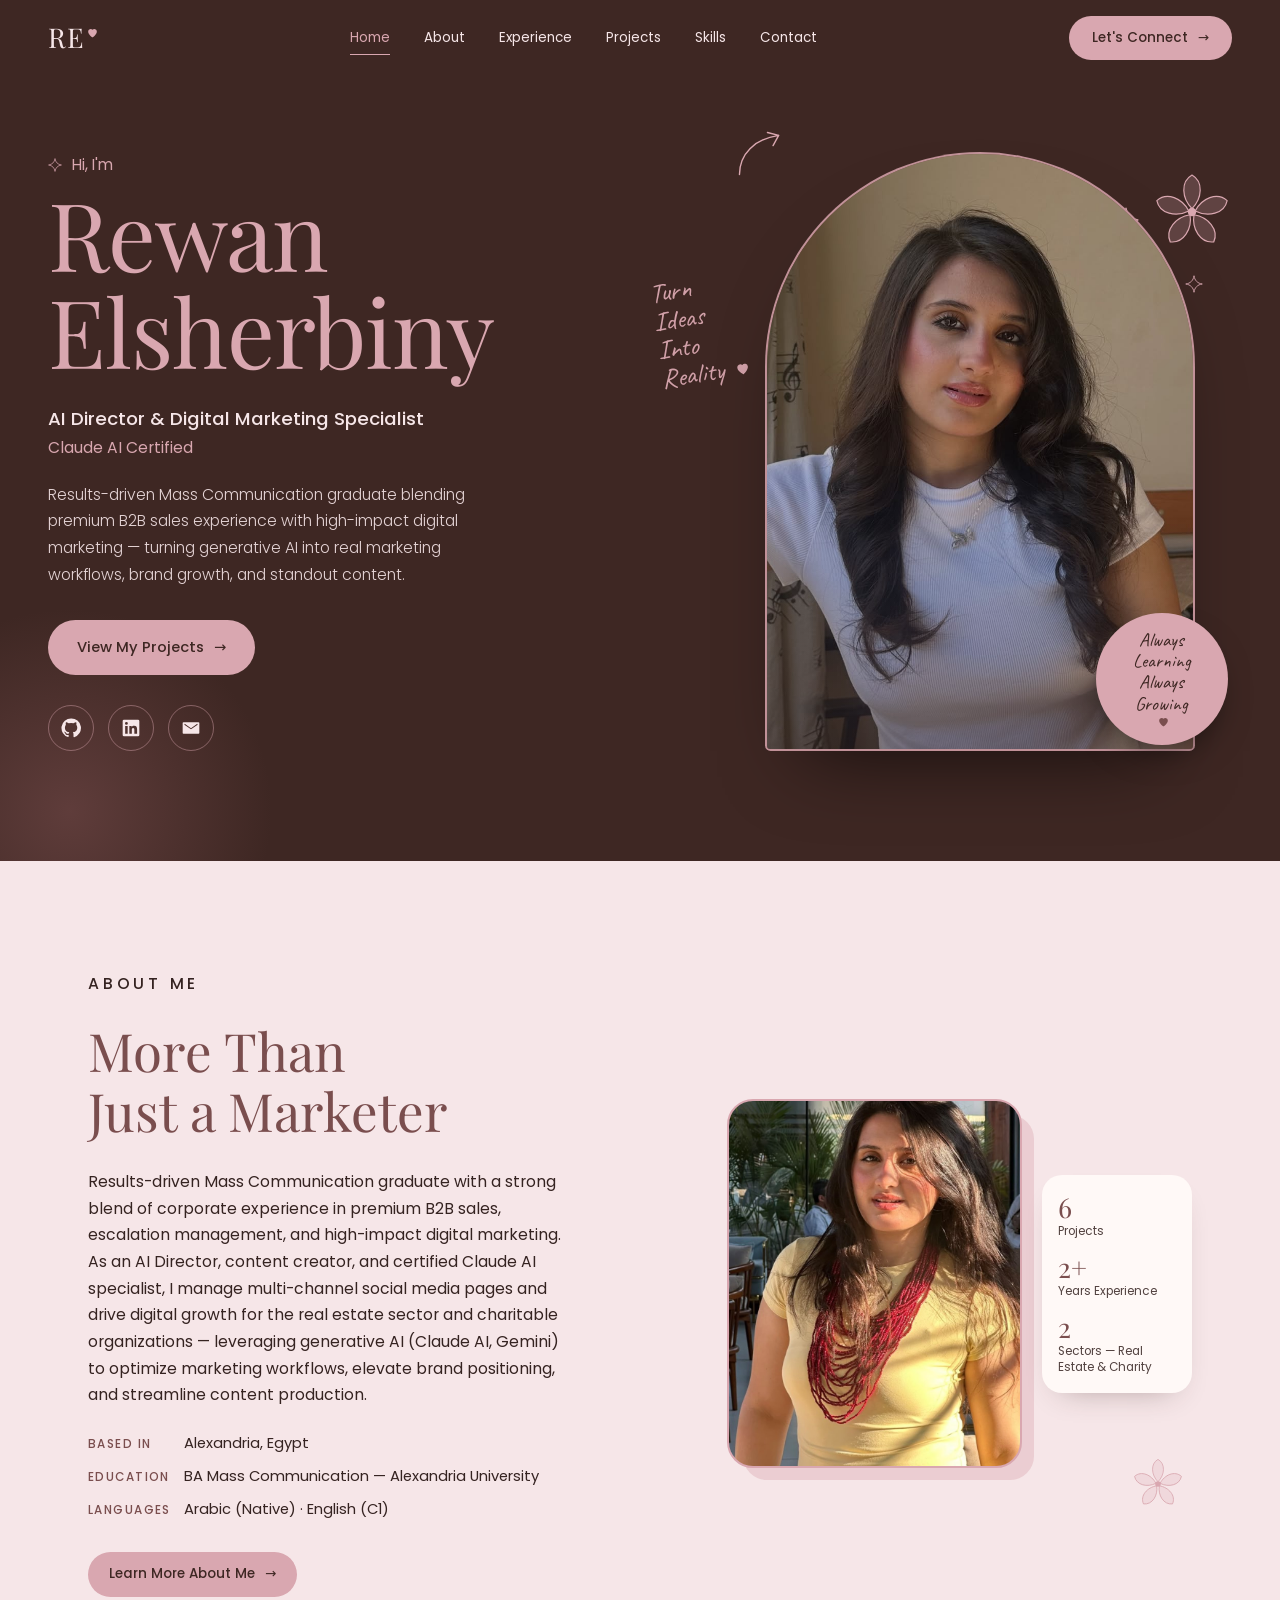
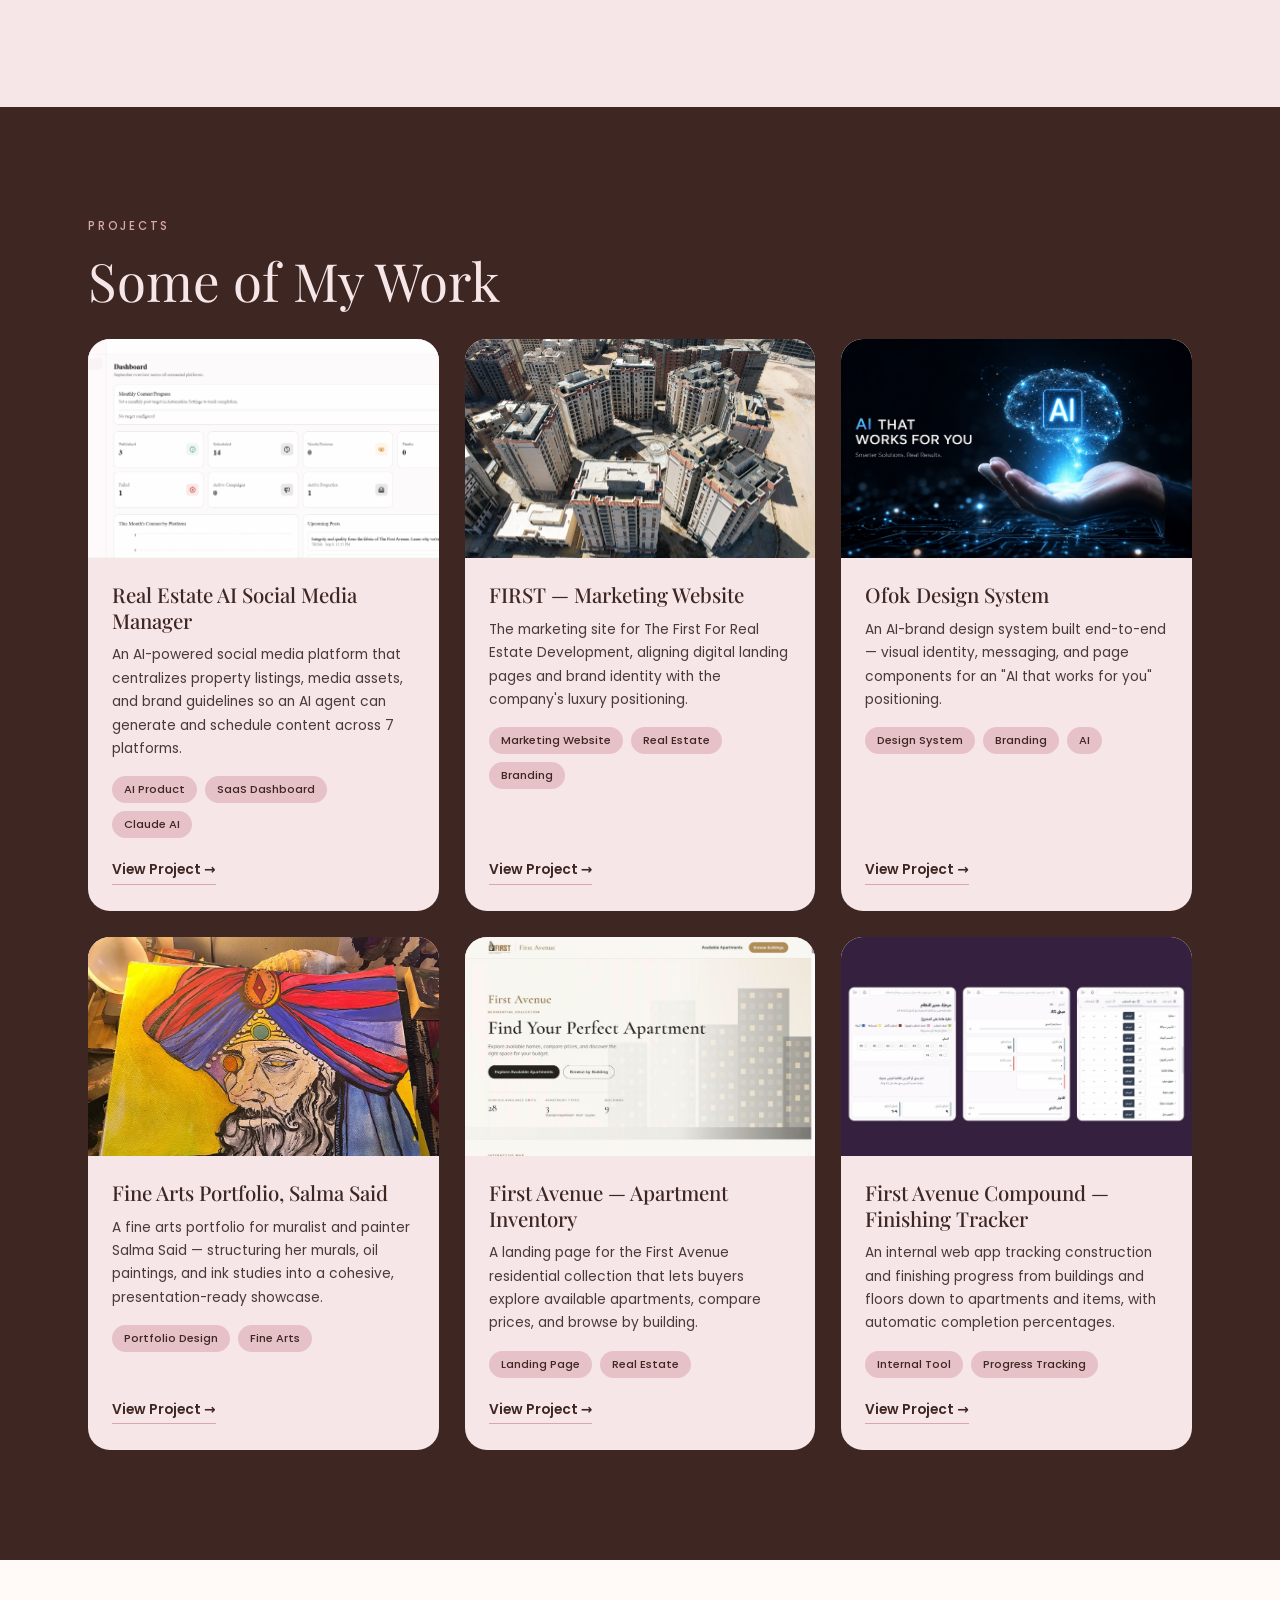
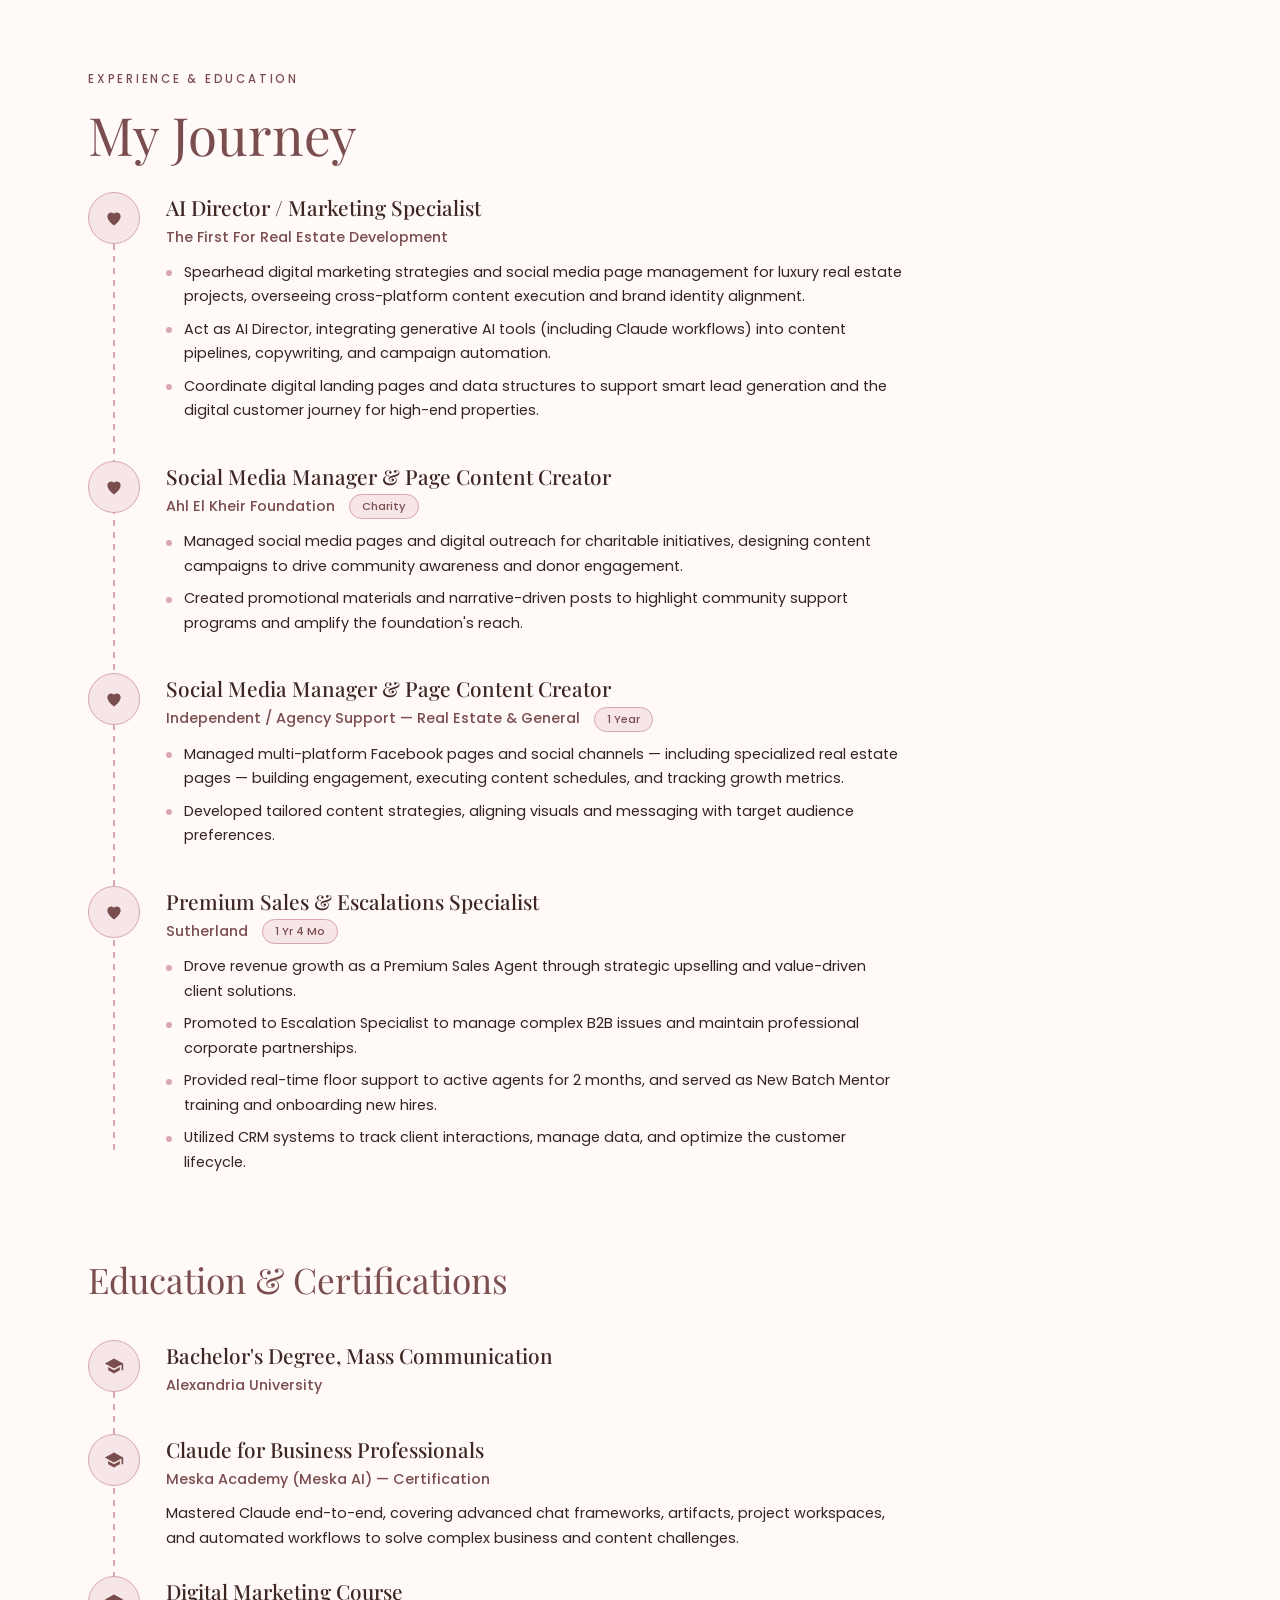
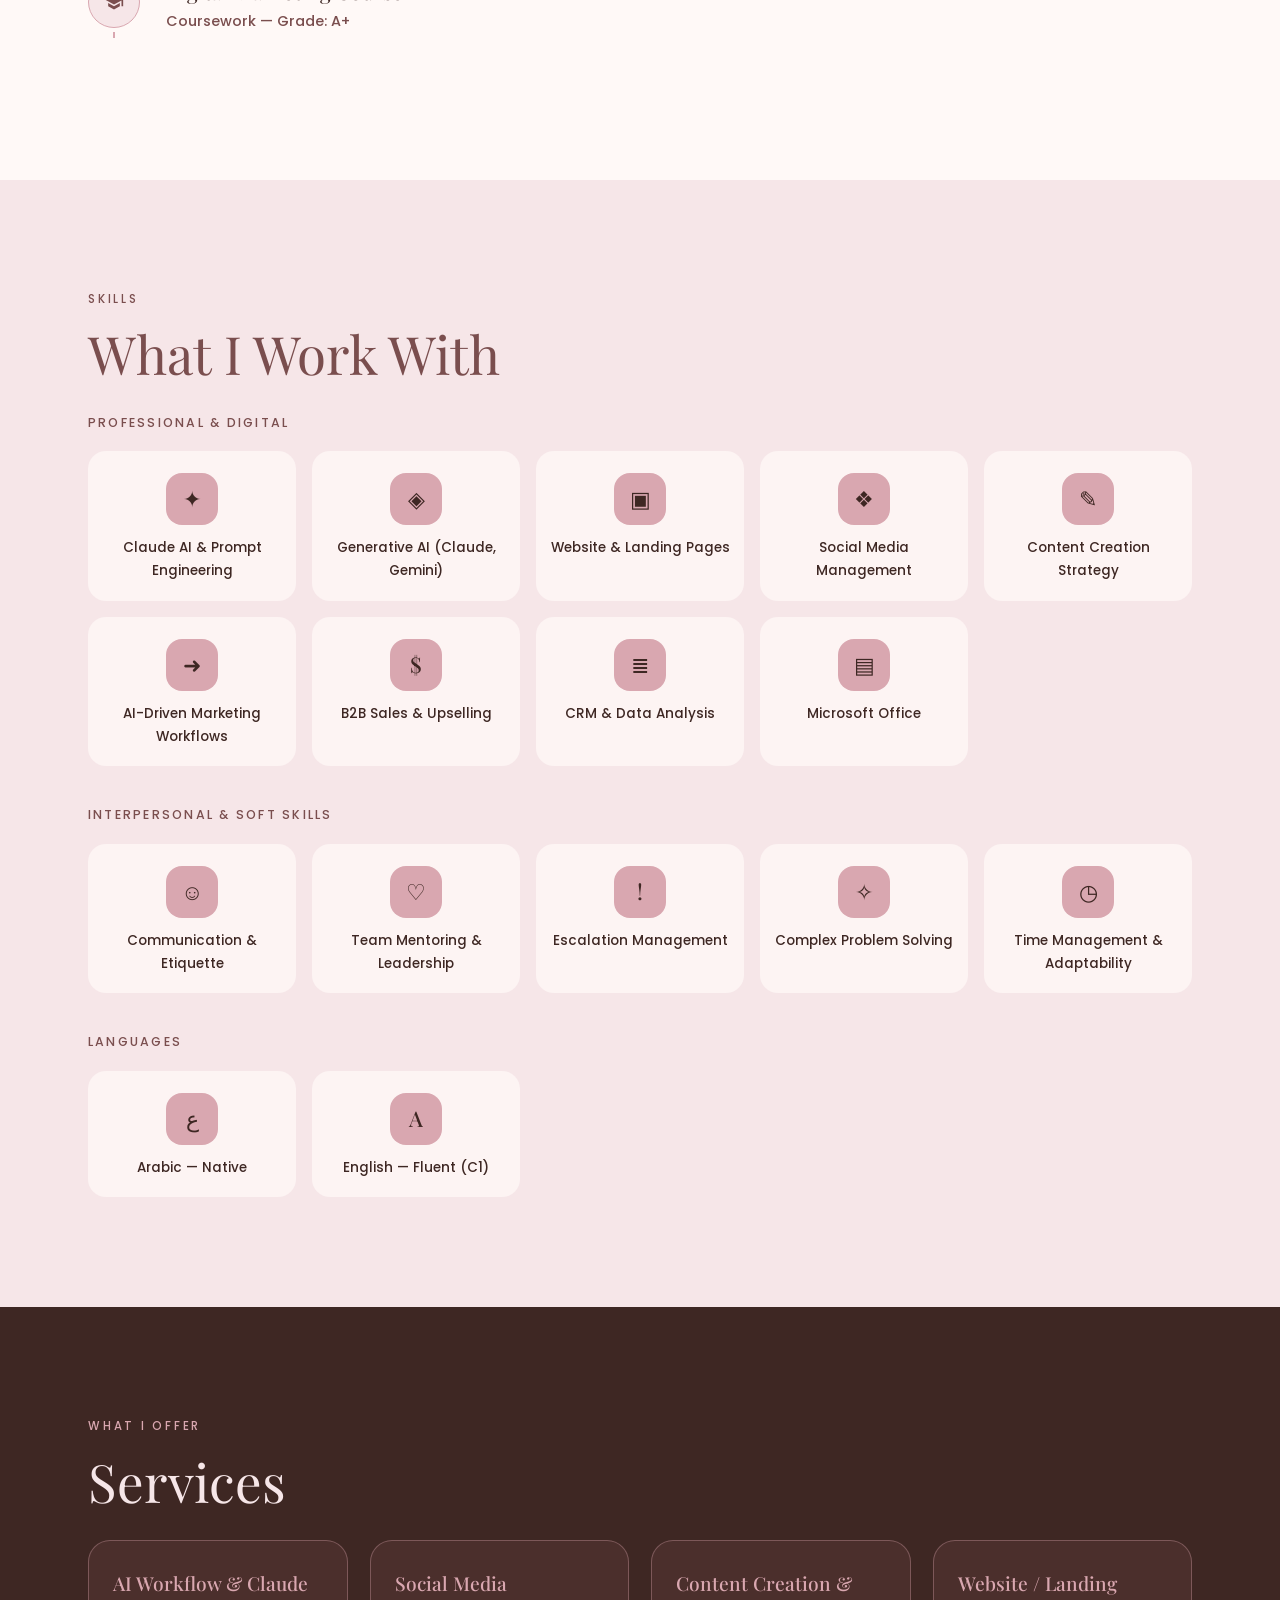
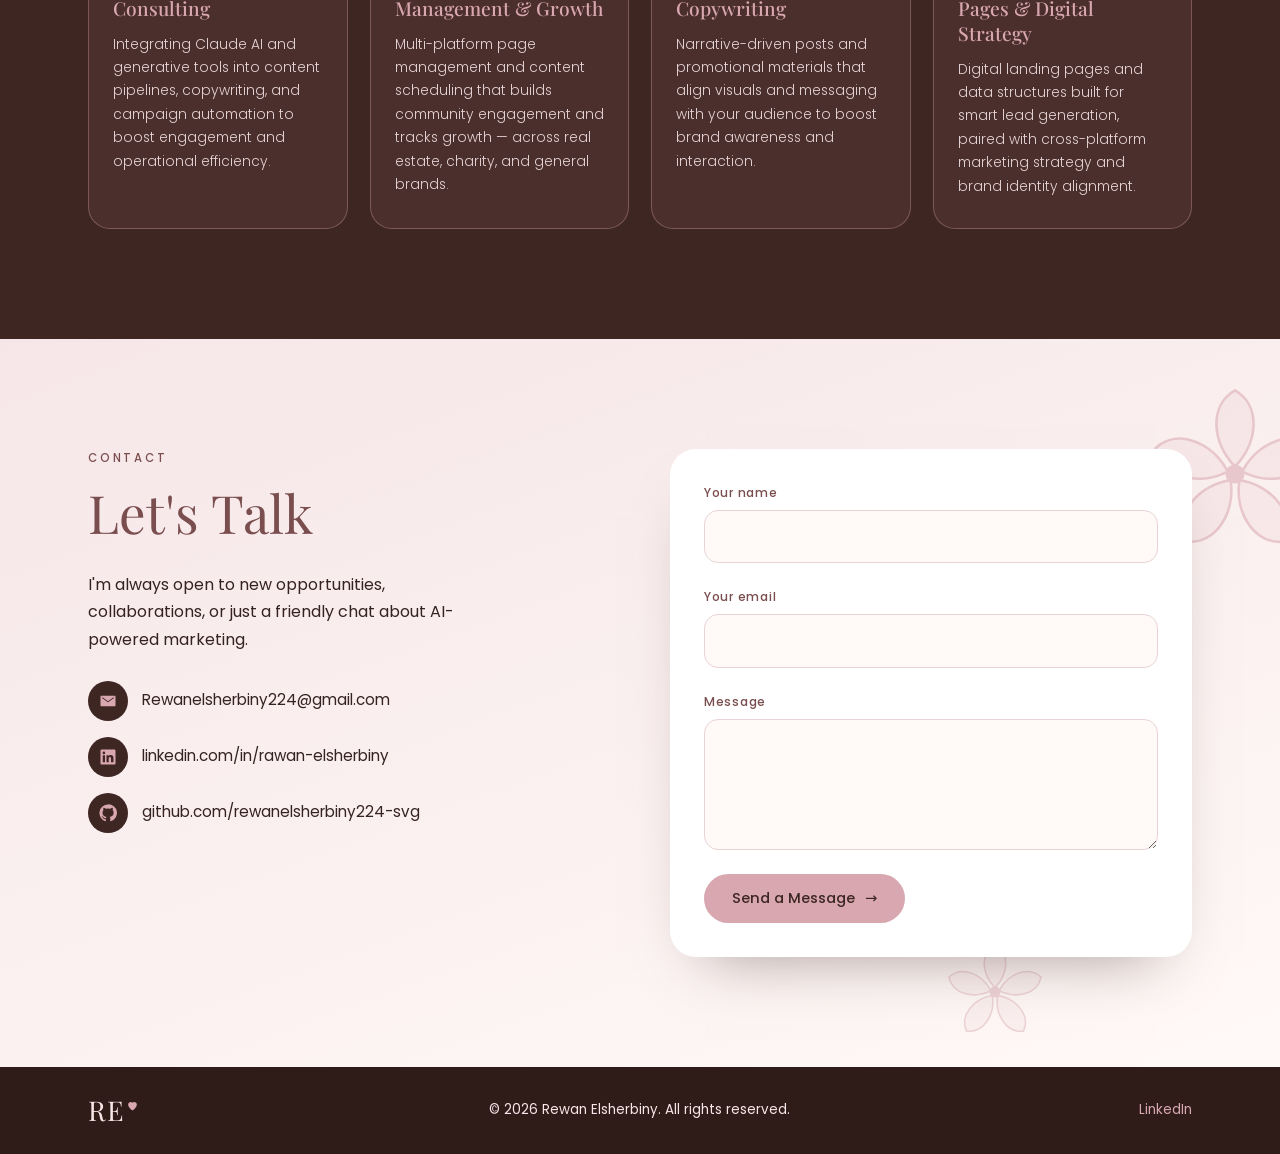
==== index.html @ 571d4aae "Redesign portfolio in dark chocolate brown and soft pink with editorial layout Co-Authored-By: Claud" ====
<!doctype html>
<html lang="en">
<head>
<meta charset="UTF-8">
<meta name="viewport" content="width=device-width, initial-scale=1.0">
<title>Rewan Elsherbiny — AI Director &amp; Digital Marketing Specialist</title>
<meta name="description" content="Rewan Elsherbiny is an AI Director, Digital Marketing Specialist, and Claude AI Certified professional based in Alexandria, Egypt — specializing in AI-driven marketing workflows, social media growth, content creation, and landing pages.">
<meta property="og:title" content="Rewan Elsherbiny — AI Director & Digital Marketing Specialist">
<meta property="og:description" content="Claude AI Certified AI Director blending strategic marketing, content creation, and generative AI workflows for real estate and beyond.">
<meta property="og:type" content="website">
<meta property="og:image" content="images/rewan-profile.jpg?v=5">
<link rel="icon" href="data:image/svg+xml,%3Csvg xmlns='http://www.w3.org/2000/svg' viewBox='0 0 100 100'%3E%3Crect width='100' height='100' rx='22' fill='%233E2723'/%3E%3Ctext x='46' y='66' font-size='52' font-family='Georgia,serif' fill='%23D9A7B0' text-anchor='middle'%3ERE%3C/text%3E%3C/svg%3E">
<link rel="preconnect" href="https://fonts.googleapis.com">
<link rel="preconnect" href="https://fonts.gstatic.com" crossorigin>
<link href="https://fonts.googleapis.com/css2?family=Caveat:wght@500&family=Playfair+Display:wght@400;500;600&family=Poppins:wght@300;400;500;600&display=swap" rel="stylesheet">
<link rel="stylesheet" href="css/style.css?v=8">
</head>
<body class="no-js">
<script>document.body.classList.remove("no-js");</script>

<a class="skip-link" href="#main">Skip to content</a>

<!-- Reusable decorative SVG shapes -->
<svg width="0" height="0" style="position:absolute" aria-hidden="true" focusable="false">
  <defs>
    <symbol id="flower" viewBox="0 0 100 100">
      <g fill="currentColor" fill-opacity=".22" stroke="currentColor" stroke-width="1.4" stroke-linejoin="round">
        <path d="M50 46C38 34 36 14 50 6c14 8 12 28 0 40z"/>
        <path d="M50 46C38 34 36 14 50 6c14 8 12 28 0 40z" transform="rotate(72 50 50)"/>
        <path d="M50 46C38 34 36 14 50 6c14 8 12 28 0 40z" transform="rotate(144 50 50)"/>
        <path d="M50 46C38 34 36 14 50 6c14 8 12 28 0 40z" transform="rotate(216 50 50)"/>
        <path d="M50 46C38 34 36 14 50 6c14 8 12 28 0 40z" transform="rotate(288 50 50)"/>
      </g>
      <circle cx="50" cy="50" r="5" fill="currentColor"/>
    </symbol>
    <symbol id="sparkle" viewBox="0 0 24 24">
      <path d="M12 1c.8 6.2 4.8 10.2 11 11-6.2.8-10.2 4.8-11 11-.8-6.2-4.8-10.2-11-11 6.2-.8 10.2-4.8 11-11z" fill="none" stroke="currentColor" stroke-width="1.2" stroke-linejoin="round"/>
    </symbol>
    <symbol id="heart" viewBox="0 0 24 24">
      <path d="M12 21s-8-5.2-8-11a4.6 4.6 0 0 1 8-3 4.6 4.6 0 0 1 8 3c0 5.8-8 11-8 11z" fill="currentColor"/>
    </symbol>
  </defs>
</svg>

<header class="nav" id="nav">
  <div class="nav-inner">
    <a href="#top" class="nav-logo" aria-label="Rewan Elsherbiny — home">RE<svg class="logo-heart" aria-hidden="true"><use href="#heart"/></svg></a>
    <nav class="nav-links" id="navLinks" aria-label="Primary">
      <a href="#top" data-nav>Home</a>
      <a href="#about" data-nav>About</a>
      <a href="#experience" data-nav>Experience</a>
      <a href="#projects" data-nav>Projects</a>
      <a href="#skills" data-nav>Skills</a>
      <a href="#contact" data-nav>Contact</a>
      <a href="#contact" class="btn btn-pink nav-cta-mobile">Let's Connect</a>
    </nav>
    <a href="#contact" class="btn btn-pink nav-cta">Let's Connect <span aria-hidden="true">&rarr;</span></a>
    <button class="nav-toggle" id="navToggle" aria-label="Toggle menu" aria-expanded="false" aria-controls="navLinks">
      <span></span><span></span><span></span>
    </button>
  </div>
</header>

<main id="main">

  <!-- HERO -->
  <section class="hero" id="top">
    <svg class="deco deco-sparkle deco-s1" aria-hidden="true"><use href="#sparkle"/></svg>
    <svg class="deco deco-sparkle deco-s2" aria-hidden="true"><use href="#sparkle"/></svg>
    <div class="hero-inner">
      <div class="hero-copy">
        <p class="hero-hi"><svg aria-hidden="true"><use href="#sparkle"/></svg> Hi, I'm</p>
        <h1 class="hero-name">Rewan<br>Elsherbiny</h1>
        <p class="hero-role">AI Director &amp; Digital Marketing Specialist<br><span>Claude AI Certified</span></p>
        <p class="hero-summary">
          Results-driven Mass Communication graduate blending premium B2B sales experience with high-impact digital
          marketing — turning generative AI into real marketing workflows, brand growth, and standout content.
        </p>
        <div class="hero-actions">
          <a href="#projects" class="btn btn-pink">View My Projects <span aria-hidden="true">&rarr;</span></a>
        </div>
        <ul class="social" aria-label="Social links">
          <li><a href="https://github.com/rewanelsherbiny224-svg" target="_blank" rel="noopener" aria-label="GitHub">
            <svg viewBox="0 0 24 24" aria-hidden="true"><path fill="currentColor" d="M12 .5a11.5 11.5 0 0 0-3.6 22.4c.6.1.8-.3.8-.6v-2c-3.2.7-3.9-1.5-3.9-1.5-.5-1.3-1.3-1.7-1.3-1.7-1-.7.1-.7.1-.7 1.2.1 1.8 1.2 1.8 1.2 1 1.8 2.7 1.3 3.4 1 .1-.8.4-1.3.7-1.6-2.6-.3-5.3-1.3-5.3-5.7 0-1.3.5-2.3 1.2-3.1-.1-.3-.5-1.500.1-3.100 0 0 1-.3 3.200 1.200a11 11 0 0 1 5.800 0c2.200-1.500 3.200-1.200 3.200-1.200.6 1.600.2 2.800.1 3.100.8.8 1.200 1.800 1.200 3.100 0 4.400-2.700 5.400-5.300 5.700.4.400.8 1.100.8 2.200v3.200c0 .3.200.7.800.6A11.500 11.500 0 0 0 12 .5z"/></svg></a></li>
          <li><a href="https://www.linkedin.com/in/rawan-elsherbiny-99b7a0392" target="_blank" rel="noopener" aria-label="LinkedIn">
            <svg viewBox="0 0 24 24" aria-hidden="true"><path fill="currentColor" d="M20.4 2H3.6A1.6 1.6 0 0 0 2 3.600v16.800A1.600 1.600 0 0 0 3.600 22h16.800a1.600 1.600 0 0 0 1.600-1.600V3.600A1.600 1.600 0 0 0 20.400 2zM8 19H5V9.500h3V19zM6.500 8.200a1.700 1.700 0 1 1 0-3.400 1.700 1.700 0 0 1 0 3.400zM19 19h-3v-4.600c0-1.100 0-2.500-1.500-2.500S13 13.100 13 14.300V19h-3V9.500h2.800v1.300h.1c.4-.8 1.400-1.500 2.800-1.500 3 0 3.600 2 3.600 4.600V19z"/></svg></a></li>
          <li><a href="mailto:Rewanelsherbiny224@gmail.com" aria-label="Email Rewan">
            <svg viewBox="0 0 24 24" aria-hidden="true"><path fill="currentColor" d="M3 5h18a1 1 0 0 1 1 1v12a1 1 0 0 1-1 1H3a1 1 0 0 1-1-1V6a1 1 0 0 1 1-1zm9 7.200L4.500 7 4 8l8 5.500L20 8l-.500-1L12 12.200z"/></svg></a></li>
        </ul>
      </div>

      <div class="hero-visual">
        <svg class="deco script-arrow" viewBox="0 0 60 60" aria-hidden="true"><path d="M8 52C8 30 24 14 50 10M50 10l-12-3M50 10l-6 11" fill="none" stroke="currentColor" stroke-width="1.5" stroke-linecap="round"/></svg>
        <p class="hand-note" aria-hidden="true">Turn<br>Ideas<br>Into<br>Reality <svg><use href="#heart"/></svg></p>
        <div class="arch">
          <img src="images/rewan-profile.jpg?v=5" alt="Portrait of Rewan Elsherbiny" width="830" height="1256" loading="eager">
        </div>
        <svg class="deco flower flower-hero" aria-hidden="true"><use href="#flower"/></svg>
        <div class="motto" role="note">Always<br>Learning<br>Always<br>Growing <svg aria-hidden="true"><use href="#heart"/></svg></div>
      </div>
    </div>
  </section>

  <!-- ABOUT -->
  <section class="section light" id="about">
    <div class="container about-grid">
      <div class="about-copy reveal">
        <p class="label">About Me</p>
        <h2 class="h2">More Than<br>Just a Marketer</h2>
        <p>
          Results-driven Mass Communication graduate with a strong blend of corporate experience in premium B2B
          sales, escalation management, and high-impact digital marketing. As an AI Director, content creator, and
          certified Claude AI specialist, I manage multi-channel social media pages and drive digital growth for
          the real estate sector and charitable organizations — leveraging generative AI (Claude AI, Gemini) to
          optimize marketing workflows, elevate brand positioning, and streamline content production.
        </p>
        <ul class="facts">
          <li><span>Based in</span> Alexandria, Egypt</li>
          <li><span>Education</span> BA Mass Communication — Alexandria University</li>
          <li><span>Languages</span> Arabic (Native) · English (C1)</li>
        </ul>
        <a href="#experience" class="btn btn-pink btn-sm">Learn More About Me <span aria-hidden="true">&rarr;</span></a>
      </div>

      <div class="about-visual reveal">
        <div class="about-photo">
          <img src="images/rewan-about.jpg" alt="Rewan Elsherbiny smiling at a café table" width="800" height="1329" loading="lazy">
        </div>
        <dl class="stat-card">
          <div><dt>6</dt><dd>Projects</dd></div>
          <div><dt>2+</dt><dd>Years Experience</dd></div>
          <div><dt>2</dt><dd>Sectors — Real Estate &amp; Charity</dd></div>
        </dl>
        <svg class="deco flower flower-about" aria-hidden="true"><use href="#flower"/></svg>
      </div>
    </div>
  </section>

  <!-- PROJECTS -->
  <section class="section dark" id="projects">
    <div class="container">
      <p class="label label-pink reveal">Projects</p>
      <h2 class="h2 reveal">Some of My Work</h2>

      <div class="projects-grid">
        <article class="project-card reveal">
          <div class="project-media"><img src="images/project-re-social-manager.png" alt="Dashboard of the Real Estate AI Social Media Manager showing published, scheduled, and drafted content stats" loading="lazy" width="960" height="447"></div>
          <div class="project-body">
            <h3>Real Estate AI Social Media Manager</h3>
            <p>An AI-powered social media platform that centralizes property listings, media assets, and brand guidelines so an AI agent can generate and schedule content across 7 platforms.</p>
            <ul class="tags"><li>AI Product</li><li>SaaS Dashboard</li><li>Claude AI</li></ul>
            <a class="project-link" href="projects/real-estate-ai-social-manager.html" target="_blank" rel="noopener">View Project <span aria-hidden="true">&rarr;</span></a>
          </div>
        </article>

        <article class="project-card reveal">
          <div class="project-media"><img src="images/project-first.png" alt="Aerial view of a luxury residential development by The First For Real Estate Development" loading="lazy" width="700" height="467"></div>
          <div class="project-body">
            <h3>FIRST — Marketing Website</h3>
            <p>The marketing site for The First For Real Estate Development, aligning digital landing pages and brand identity with the company's luxury positioning.</p>
            <ul class="tags"><li>Marketing Website</li><li>Real Estate</li><li>Branding</li></ul>
            <a class="project-link" href="projects/first-marketing-website.html" target="_blank" rel="noopener">View Project <span aria-hidden="true">&rarr;</span></a>
          </div>
        </article>

        <article class="project-card reveal">
          <div class="project-media"><img src="images/project-ofok.png" alt="Ofok brand hero artwork — AI that works for you" loading="lazy" width="700" height="467"></div>
          <div class="project-body">
            <h3>Ofok Design System</h3>
            <p>An AI-brand design system built end-to-end — visual identity, messaging, and page components for an "AI that works for you" positioning.</p>
            <ul class="tags"><li>Design System</li><li>Branding</li><li>AI</li></ul>
            <a class="project-link" href="projects/ofok-design-system.html" target="_blank" rel="noopener">View Project <span aria-hidden="true">&rarr;</span></a>
          </div>
        </article>

        <article class="project-card reveal">
          <div class="project-media"><img src="images/project-salma.jpg" alt="Oil portrait titled The Turbaned Elder, from Salma Said's fine arts portfolio" loading="lazy" width="700" height="933"></div>
          <div class="project-body">
            <h3>Fine Arts Portfolio, Salma Said</h3>
            <p>A fine arts portfolio for muralist and painter Salma Said — structuring her murals, oil paintings, and ink studies into a cohesive, presentation-ready showcase.</p>
            <ul class="tags"><li>Portfolio Design</li><li>Fine Arts</li></ul>
            <a class="project-link" href="projects/salma-fine-arts-portfolio.html" target="_blank" rel="noopener">View Project <span aria-hidden="true">&rarr;</span></a>
          </div>
        </article>

        <article class="project-card reveal">
          <div class="project-media"><img src="images/project-first-avenue-inventory.jpg" alt="First Avenue apartment inventory landing page — Find Your Perfect Apartment" loading="lazy" width="800" height="533"></div>
          <div class="project-body">
            <h3>First Avenue — Apartment Inventory</h3>
            <p>A landing page for the First Avenue residential collection that lets buyers explore available apartments, compare prices, and browse by building.</p>
            <ul class="tags"><li>Landing Page</li><li>Real Estate</li></ul>
            <a class="project-link" href="https://first-avenue-inventory.vercel.app/" target="_blank" rel="noopener">View Project <span aria-hidden="true">&rarr;</span></a>
          </div>
        </article>

        <article class="project-card reveal">
          <div class="project-media"><img src="images/project-first-avenue-compound.jpg?v=3" alt="Three screens of the First Avenue Compound finishing tracker: project dashboard, building overview, and apartment finishing checklist" loading="lazy" width="1500" height="1000"></div>
          <div class="project-body">
            <h3>First Avenue Compound — Finishing Tracker</h3>
            <p>An internal web app tracking construction and finishing progress from buildings and floors down to apartments and items, with automatic completion percentages.</p>
            <ul class="tags"><li>Internal Tool</li><li>Progress Tracking</li></ul>
            <a class="project-link" href="projects/first-avenue-compound.html" target="_blank" rel="noopener">View Project <span aria-hidden="true">&rarr;</span></a>
          </div>
        </article>
      </div>
    </div>
  </section>

  <!-- EXPERIENCE & EDUCATION -->
  <section class="section cream" id="experience">
    <div class="container">
      <p class="label reveal">Experience &amp; Education</p>
      <h2 class="h2 reveal">My Journey</h2>

      <ol class="timeline">
        <li class="t-item reveal">
          <span class="t-marker" aria-hidden="true"><svg><use href="#heart"/></svg></span>
          <div class="t-body">
            <h3>AI Director / Marketing Specialist</h3>
            <p class="t-org">The First For Real Estate Development</p>
            <ul>
              <li>Spearhead digital marketing strategies and social media page management for luxury real estate projects, overseeing cross-platform content execution and brand identity alignment.</li>
              <li>Act as AI Director, integrating generative AI tools (including Claude workflows) into content pipelines, copywriting, and campaign automation.</li>
              <li>Coordinate digital landing pages and data structures to support smart lead generation and the digital customer journey for high-end properties.</li>
            </ul>
          </div>
        </li>
        <li class="t-item reveal">
          <span class="t-marker" aria-hidden="true"><svg><use href="#heart"/></svg></span>
          <div class="t-body">
            <h3>Social Media Manager &amp; Page Content Creator</h3>
            <p class="t-org">Ahl El Kheir Foundation <span class="t-date">Charity</span></p>
            <ul>
              <li>Managed social media pages and digital outreach for charitable initiatives, designing content campaigns to drive community awareness and donor engagement.</li>
              <li>Created promotional materials and narrative-driven posts to highlight community support programs and amplify the foundation's reach.</li>
            </ul>
          </div>
        </li>
        <li class="t-item reveal">
          <span class="t-marker" aria-hidden="true"><svg><use href="#heart"/></svg></span>
          <div class="t-body">
            <h3>Social Media Manager &amp; Page Content Creator</h3>
            <p class="t-org">Independent / Agency Support — Real Estate &amp; General <span class="t-date">1 Year</span></p>
            <ul>
              <li>Managed multi-platform Facebook pages and social channels — including specialized real estate pages — building engagement, executing content schedules, and tracking growth metrics.</li>
              <li>Developed tailored content strategies, aligning visuals and messaging with target audience preferences.</li>
            </ul>
          </div>
        </li>
        <li class="t-item reveal">
          <span class="t-marker" aria-hidden="true"><svg><use href="#heart"/></svg></span>
          <div class="t-body">
            <h3>Premium Sales &amp; Escalations Specialist</h3>
            <p class="t-org">Sutherland <span class="t-date">1 Yr 4 Mo</span></p>
            <ul>
              <li>Drove revenue growth as a Premium Sales Agent through strategic upselling and value-driven client solutions.</li>
              <li>Promoted to Escalation Specialist to manage complex B2B issues and maintain professional corporate partnerships.</li>
              <li>Provided real-time floor support to active agents for 2 months, and served as New Batch Mentor training and onboarding new hires.</li>
              <li>Utilized CRM systems to track client interactions, manage data, and optimize the customer lifecycle.</li>
            </ul>
          </div>
        </li>
      </ol>

      <h3 class="sub-h reveal" id="education">Education &amp; Certifications</h3>
      <ol class="timeline timeline-edu">
        <li class="t-item reveal">
          <span class="t-marker" aria-hidden="true"><svg viewBox="0 0 24 24"><path fill="currentColor" d="M12 3 1 9l11 6 9-4.900V17h2V9L12 3zM5 13.200v4L12 21l7-3.800v-4L12 17l-7-3.800z"/></svg></span>
          <div class="t-body">
            <h3>Bachelor's Degree, Mass Communication</h3>
            <p class="t-org">Alexandria University</p>
          </div>
        </li>
        <li class="t-item reveal">
          <span class="t-marker" aria-hidden="true"><svg viewBox="0 0 24 24"><path fill="currentColor" d="M12 3 1 9l11 6 9-4.900V17h2V9L12 3zM5 13.200v4L12 21l7-3.800v-4L12 17l-7-3.800z"/></svg></span>
          <div class="t-body">
            <h3>Claude for Business Professionals</h3>
            <p class="t-org">Meska Academy (Meska AI) — Certification</p>
            <p class="t-desc">Mastered Claude end-to-end, covering advanced chat frameworks, artifacts, project workspaces, and automated workflows to solve complex business and content challenges.</p>
          </div>
        </li>
        <li class="t-item reveal">
          <span class="t-marker" aria-hidden="true"><svg viewBox="0 0 24 24"><path fill="currentColor" d="M12 3 1 9l11 6 9-4.900V17h2V9L12 3zM5 13.200v4L12 21l7-3.800v-4L12 17l-7-3.800z"/></svg></span>
          <div class="t-body">
            <h3>Digital Marketing Course</h3>
            <p class="t-org">Coursework — Grade: A+</p>
          </div>
        </li>
      </ol>
    </div>
  </section>

  <!-- SKILLS -->
  <section class="section light" id="skills">
    <div class="container">
      <p class="label reveal">Skills</p>
      <h2 class="h2 reveal">What I Work With</h2>

      <div class="skill-group reveal">
        <h3>Professional &amp; Digital</h3>
        <ul class="skill-grid">
          <li><span class="s-icon" aria-hidden="true">✦</span>Claude AI &amp; Prompt Engineering</li>
          <li><span class="s-icon" aria-hidden="true">◈</span>Generative AI (Claude, Gemini)</li>
          <li><span class="s-icon" aria-hidden="true">▣</span>Website &amp; Landing Pages</li>
          <li><span class="s-icon" aria-hidden="true">❖</span>Social Media Management</li>
          <li><span class="s-icon" aria-hidden="true">✎</span>Content Creation Strategy</li>
          <li><span class="s-icon" aria-hidden="true">➜</span>AI-Driven Marketing Workflows</li>
          <li><span class="s-icon" aria-hidden="true">$</span>B2B Sales &amp; Upselling</li>
          <li><span class="s-icon" aria-hidden="true">≣</span>CRM &amp; Data Analysis</li>
          <li><span class="s-icon" aria-hidden="true">▤</span>Microsoft Office</li>
        </ul>
      </div>
      <div class="skill-group reveal">
        <h3>Interpersonal &amp; Soft Skills</h3>
        <ul class="skill-grid">
          <li><span class="s-icon" aria-hidden="true">☺</span>Communication &amp; Etiquette</li>
          <li><span class="s-icon" aria-hidden="true">♡</span>Team Mentoring &amp; Leadership</li>
          <li><span class="s-icon" aria-hidden="true">!</span>Escalation Management</li>
          <li><span class="s-icon" aria-hidden="true">✧</span>Complex Problem Solving</li>
          <li><span class="s-icon" aria-hidden="true">◷</span>Time Management &amp; Adaptability</li>
        </ul>
      </div>
      <div class="skill-group reveal">
        <h3>Languages</h3>
        <ul class="skill-grid">
          <li><span class="s-icon" aria-hidden="true">ع</span>Arabic — Native</li>
          <li><span class="s-icon" aria-hidden="true">A</span>English — Fluent (C1)</li>
        </ul>
      </div>
    </div>
  </section>

  <!-- SERVICES -->
  <section class="section dark" id="services">
    <div class="container">
      <p class="label label-pink reveal">What I Offer</p>
      <h2 class="h2 reveal">Services</h2>
      <div class="services-grid">
        <div class="service-card reveal">
          <h3>AI Workflow &amp; Claude Consulting</h3>
          <p>Integrating Claude AI and generative tools into content pipelines, copywriting, and campaign automation to boost engagement and operational efficiency.</p>
        </div>
        <div class="service-card reveal">
          <h3>Social Media Management &amp; Growth</h3>
          <p>Multi-platform page management and content scheduling that builds community engagement and tracks growth — across real estate, charity, and general brands.</p>
        </div>
        <div class="service-card reveal">
          <h3>Content Creation &amp; Copywriting</h3>
          <p>Narrative-driven posts and promotional materials that align visuals and messaging with your audience to boost brand awareness and interaction.</p>
        </div>
        <div class="service-card reveal">
          <h3>Website / Landing Pages &amp; Digital Strategy</h3>
          <p>Digital landing pages and data structures built for smart lead generation, paired with cross-platform marketing strategy and brand identity alignment.</p>
        </div>
      </div>
    </div>
  </section>

  <!-- CONTACT -->
  <section class="section cream contact" id="contact">
    <svg class="deco flower flower-c1" aria-hidden="true"><use href="#flower"/></svg>
    <svg class="deco flower flower-c2" aria-hidden="true"><use href="#flower"/></svg>
    <div class="container contact-grid">
      <div class="contact-info reveal">
        <p class="label">Contact</p>
        <h2 class="h2">Let's Talk</h2>
        <p class="contact-lead">I'm always open to new opportunities, collaborations, or just a friendly chat about AI-powered marketing.</p>
        <ul class="contact-list">
          <li><span class="c-ico" aria-hidden="true"><svg viewBox="0 0 24 24"><path fill="currentColor" d="M3 5h18a1 1 0 0 1 1 1v12a1 1 0 0 1-1 1H3a1 1 0 0 1-1-1V6a1 1 0 0 1 1-1zm9 7.200L4.500 7 4 8l8 5.500L20 8l-.500-1L12 12.200z"/></svg></span><a href="mailto:Rewanelsherbiny224@gmail.com">Rewanelsherbiny224@gmail.com</a></li>
          <li><span class="c-ico" aria-hidden="true"><svg viewBox="0 0 24 24"><path fill="currentColor" d="M20.400 2H3.600A1.600 1.600 0 0 0 2 3.600v16.800A1.600 1.600 0 0 0 3.600 22h16.800a1.600 1.600 0 0 0 1.600-1.600V3.600A1.600 1.600 0 0 0 20.400 2zM8 19H5V9.500h3V19zM6.500 8.200a1.700 1.700 0 1 1 0-3.400 1.700 1.700 0 0 1 0 3.400zM19 19h-3v-4.600c0-1.100 0-2.500-1.500-2.500S13 13.100 13 14.300V19h-3V9.500h2.800v1.300h.1c.4-.8 1.400-1.500 2.800-1.500 3 0 3.600 2 3.600 4.600V19z"/></svg></span><a href="https://www.linkedin.com/in/rawan-elsherbiny-99b7a0392" target="_blank" rel="noopener">linkedin.com/in/rawan-elsherbiny</a></li>
          <li><span class="c-ico" aria-hidden="true"><svg viewBox="0 0 24 24"><path fill="currentColor" d="M12 .5a11.500 11.500 0 0 0-3.600 22.400c.6.100.8-.3.8-.6v-2c-3.200.7-3.900-1.500-3.900-1.500-.5-1.300-1.300-1.700-1.300-1.700-1-.7.1-.7.1-.7 1.200.1 1.800 1.200 1.800 1.200 1 1.800 2.700 1.300 3.400 1 .1-.8.4-1.300.7-1.600-2.600-.3-5.300-1.300-5.300-5.700 0-1.300.5-2.300 1.200-3.100-.1-.3-.5-1.500.1-3.100 0 0 1-.3 3.200 1.200a11 11 0 0 1 5.800 0c2.200-1.500 3.200-1.200 3.200-1.200.6 1.600.2 2.800.1 3.100.8.8 1.200 1.800 1.200 3.100 0 4.400-2.700 5.400-5.300 5.700.4.4.8 1.100.8 2.200v3.200c0 .3.200.7.800.6A11.500 11.500 0 0 0 12 .5z"/></svg></span><a href="https://github.com/rewanelsherbiny224-svg" target="_blank" rel="noopener">github.com/rewanelsherbiny224-svg</a></li>
        </ul>
      </div>

      <form class="contact-form reveal" id="contactForm" novalidate>
        <div class="field">
          <label for="cName">Your name</label>
          <input type="text" id="cName" name="name" autocomplete="name" placeholder=" " required>
          <span class="err" aria-live="polite"></span>
        </div>
        <div class="field">
          <label for="cEmail">Your email</label>
          <input type="email" id="cEmail" name="email" autocomplete="email" placeholder=" " required>
          <span class="err" aria-live="polite"></span>
        </div>
        <div class="field">
          <label for="cMsg">Message</label>
          <textarea id="cMsg" name="message" rows="4" placeholder=" " required minlength="10"></textarea>
          <span class="err" aria-live="polite"></span>
        </div>
        <button type="submit" class="btn btn-pink">Send a Message <span aria-hidden="true">&rarr;</span></button>
        <p class="form-note" id="formNote" role="status" aria-live="polite"></p>
      </form>
    </div>
  </section>

</main>

<footer class="footer">
  <div class="container footer-inner">
    <a href="#top" class="nav-logo" aria-label="Back to top">RE<svg class="logo-heart" aria-hidden="true"><use href="#heart"/></svg></a>
    <p>&copy; <span id="year"></span> Rewan Elsherbiny. All rights reserved.</p>
    <a href="https://www.linkedin.com/in/rawan-elsherbiny-99b7a0392" target="_blank" rel="noopener" class="footer-social">LinkedIn</a>
  </div>
</footer>

<button class="to-top" id="toTop" aria-label="Back to top">↑</button>

<script src="js/main.js"></script>
</body>
</html>
---- css/style.css ----
/* Rewan Elsherbiny — Dark Chocolate Brown & Soft Pink */
:root {
  --choc: #3E2723;
  --choc-deep: #2F1C19;
  --warm: #7A4E4E;
  --pink: #D9A7B0;
  --blush: #F6E6E8;
  --cream: #FFF9F7;
  --white: #FFFFFF;
  --ink: #352321;
  --ff-head: "Playfair Display", Georgia, "Times New Roman", serif;
  --ff-body: "Poppins", system-ui, -apple-system, "Segoe UI", sans-serif;
  --ff-hand: "Caveat", cursive;
  --radius: 22px;
  --nav-h: 76px;
}

*, *::before, *::after { box-sizing: border-box; }
html { scroll-behavior: smooth; scroll-padding-top: var(--nav-h); }
body {
  margin: 0; font-family: var(--ff-body); font-size: 1rem; line-height: 1.7;
  color: var(--ink); background: var(--choc); -webkit-font-smoothing: antialiased;
  overflow-x: hidden;
}
img { max-width: 100%; display: block; }
a { color: inherit; }
ul, ol { margin: 0; padding: 0; list-style: none; }
h1, h2, h3, p, dl, dd { margin: 0; }
svg { display: block; }
:focus-visible { outline: 2px solid var(--pink); outline-offset: 3px; border-radius: 6px; }
.light :focus-visible, .cream :focus-visible { outline-color: var(--warm); }

.skip-link {
  position: absolute; left: 12px; top: -60px; z-index: 200; background: var(--pink); color: var(--choc);
  padding: 10px 16px; border-radius: 999px; font-weight: 600; text-decoration: none;
}
.skip-link:focus { top: 12px; }

.container { width: 100%; max-width: 1160px; margin: 0 auto; padding: 0 28px; }

/* ---------- Buttons ---------- */
.btn {
  display: inline-flex; align-items: center; gap: 10px; padding: 14px 28px; border-radius: 999px;
  font-family: var(--ff-body); font-size: .92rem; font-weight: 500; text-decoration: none; cursor: pointer;
  border: 1.5px solid transparent; transition: transform .25s ease, background .25s ease, box-shadow .25s ease, color .25s ease;
}
.btn-pink { background: var(--pink); color: var(--choc); }
.btn-pink:hover { background: #E6BBC3; transform: translateY(-2px); box-shadow: 0 10px 24px -10px rgba(217,167,176,.7); }
.btn-pink:active { transform: translateY(0); }
.btn-sm { padding: 10px 20px; font-size: .84rem; }

/* ---------- Nav ---------- */
.nav {
  position: fixed; inset: 0 0 auto 0; z-index: 100; height: var(--nav-h);
  display: flex; align-items: center; transition: background .3s ease, box-shadow .3s ease;
}
.nav.scrolled { background: rgba(62,39,35,.94); backdrop-filter: blur(10px); box-shadow: 0 8px 30px -18px rgba(0,0,0,.6); }
.nav-inner { width: 100%; max-width: 1240px; margin: 0 auto; padding: 0 28px; display: flex; align-items: center; justify-content: space-between; gap: 24px; }
.nav-logo { display: inline-flex; align-items: flex-start; font-family: var(--ff-head); font-size: 1.7rem; letter-spacing: .02em; color: var(--blush); text-decoration: none; line-height: 1; }
.logo-heart { width: 13px; height: 13px; color: var(--pink); margin: 2px 0 0 2px; }
.nav-links { display: flex; align-items: center; gap: 34px; }
.nav-links a:not(.btn) { font-size: .84rem; color: var(--blush); text-decoration: none; position: relative; padding: 6px 0; transition: color .2s; }
.nav-links a:not(.btn)::after { content: ""; position: absolute; left: 0; bottom: 0; height: 1.5px; width: 0; background: var(--pink); transition: width .25s ease; }
.nav-links a:not(.btn):hover, .nav-links a.active { color: var(--pink); }
.nav-links a:not(.btn):hover::after, .nav-links a.active::after { width: 100%; }
.nav-cta-mobile { display: none; }
.nav-cta { padding: 10px 22px; font-size: .84rem; }
.nav-toggle { display: none; width: 46px; height: 46px; background: transparent; border: 0; cursor: pointer; position: relative; border-radius: 12px; }
.nav-toggle span { position: absolute; left: 11px; right: 11px; height: 2px; background: var(--blush); border-radius: 2px; transition: transform .25s ease, opacity .2s ease; }
.nav-toggle span:nth-child(1) { top: 16px; } .nav-toggle span:nth-child(2) { top: 22px; } .nav-toggle span:nth-child(3) { top: 28px; }
.nav-toggle[aria-expanded="true"] span:nth-child(1) { transform: translateY(6px) rotate(45deg); }
.nav-toggle[aria-expanded="true"] span:nth-child(2) { opacity: 0; }
.nav-toggle[aria-expanded="true"] span:nth-child(3) { transform: translateY(-6px) rotate(-45deg); }

/* ---------- Sections ---------- */
.section { padding: 110px 0; position: relative; overflow: hidden; }
.dark { background: var(--choc); color: var(--blush); }
.light { background: var(--blush); color: var(--ink); }
.cream { background: var(--cream); color: var(--ink); }
.label { font-size: .72rem; letter-spacing: .24em; text-transform: uppercase; color: var(--warm); font-weight: 500; margin-bottom: 14px; }
.label-pink { color: var(--pink); }
.h2 { font-family: var(--ff-head); font-weight: 400; font-size: clamp(2.1rem, 4.2vw, 3.3rem); line-height: 1.15; color: var(--warm); margin-bottom: 28px; }
.dark .h2 { color: var(--blush); }
.deco { position: absolute; pointer-events: none; }

/* ---------- Hero ---------- */
.hero { background: var(--choc); color: var(--blush); padding: calc(var(--nav-h) + 56px) 0 90px; position: relative; overflow: hidden; }
.hero::before { content: ""; position: absolute; left: -140px; bottom: -160px; width: 420px; height: 420px; border-radius: 50%; background: radial-gradient(circle, rgba(122,78,78,.55), transparent 68%); }
.hero-inner { position: relative; max-width: 1240px; margin: 0 auto; padding: 0 28px; display: grid; grid-template-columns: 1.05fr .95fr; gap: 40px; align-items: center; min-height: 600px; }
.hero-hi { display: flex; align-items: center; gap: 10px; color: var(--pink); font-size: .95rem; margin-bottom: 8px; }
.hero-hi svg { width: 14px; height: 14px; }
.hero-name { font-family: var(--ff-head); font-weight: 400; font-size: clamp(3.2rem, 7.4vw, 6.4rem); line-height: 1.02; color: var(--pink); letter-spacing: -.01em; margin-bottom: 26px; }
.hero-role { font-size: 1.15rem; font-weight: 500; color: var(--blush); line-height: 1.55; margin-bottom: 20px; }
.hero-role span { color: var(--pink); font-weight: 400; font-size: .98rem; }
.hero-summary { max-width: 46ch; font-size: .98rem; font-weight: 300; color: rgba(246,230,232,.9); margin-bottom: 32px; }
.hero-actions { display: flex; flex-wrap: wrap; gap: 14px; margin-bottom: 30px; }
.social { display: flex; gap: 14px; }
.social a { width: 46px; height: 46px; display: grid; place-items: center; border-radius: 50%; color: var(--blush); border: 1.5px solid rgba(217,167,176,.45); transition: background .25s, color .25s, transform .25s; }
.social a:hover { background: var(--pink); color: var(--choc); transform: translateY(-3px); }
.social svg { width: 20px; height: 20px; }

.hero-visual { position: relative; display: flex; justify-content: center; padding: 20px 0 20px 40px; }
.arch { position: relative; width: min(100%, 430px); aspect-ratio: 830/1156; border-radius: 999px 999px 26px 26px; overflow: hidden; border: 2px solid rgba(217,167,176,.75); box-shadow: 0 40px 80px -40px rgba(0,0,0,.7); background: var(--warm); }
.arch::after { content: ""; position: absolute; inset: 0; background: linear-gradient(180deg, transparent 60%, rgba(62,39,35,.35)); pointer-events: none; }
.arch img { width: 100%; height: 100%; object-fit: cover; object-position: center top; }
.hand-note { position: absolute; left: -34px; top: 22%; font-family: var(--ff-hand); font-size: 1.7rem; line-height: 1.05; color: var(--pink); transform: rotate(-8deg); opacity: .95; }
.hand-note svg { display: inline-block; width: 16px; height: 16px; margin-left: 4px; }
.script-arrow { width: 56px; height: 56px; left: 8%; top: -6px; color: var(--pink); position: absolute; }
.motto { position: absolute; right: 4px; bottom: 26px; width: 132px; height: 132px; border-radius: 50%; background: var(--pink); color: var(--choc); display: flex; flex-direction: column; align-items: center; justify-content: center; text-align: center; font-family: var(--ff-hand); font-size: 1.2rem; line-height: 1.1; box-shadow: 0 16px 34px -14px rgba(0,0,0,.6); }
.motto svg { width: 13px; height: 13px; display: inline-block; vertical-align: middle; margin-left: 3px; color: var(--warm); }
.flower-hero { width: 84px; height: 84px; right: -2px; top: 6%; color: var(--pink); position: absolute; animation: sway 7s ease-in-out infinite; }
.deco-sparkle { color: var(--pink); width: 26px; height: 26px; animation: twinkle 4s ease-in-out infinite; }
.deco-s1 { right: 11%; top: 24%; } .deco-s2 { right: 6%; top: 32%; width: 18px; height: 18px; animation-delay: 1.4s; }

@keyframes sway { 0%,100% { transform: rotate(-6deg); } 50% { transform: rotate(7deg) translateY(-5px); } }
@keyframes twinkle { 0%,100% { opacity: .55; transform: scale(1); } 50% { opacity: 1; transform: scale(1.18); } }

/* ---------- About ---------- */
.about-grid { display: grid; grid-template-columns: 1.1fr .9fr; gap: 70px; align-items: center; }
.about-copy p { color: var(--ink); font-size: .98rem; margin-bottom: 22px; max-width: 54ch; }
.facts { margin-bottom: 30px; display: grid; gap: 8px; font-size: .92rem; }
.facts span { display: inline-block; min-width: 92px; color: var(--warm); font-weight: 500; font-size: .74rem; letter-spacing: .12em; text-transform: uppercase; }
.about-visual { position: relative; display: grid; grid-template-columns: 1fr 150px; gap: 20px; align-items: center; }
.about-photo { border-radius: 26px; overflow: hidden; border: 2px solid var(--pink); box-shadow: 14px 14px 0 -2px rgba(217,167,176,.4); aspect-ratio: 4/5; background: var(--pink); }
.about-photo img { width: 100%; height: 100%; object-fit: cover; object-position: center 25%; }
.stat-card { background: var(--cream); border-radius: 20px; padding: 18px 16px; display: grid; gap: 14px; box-shadow: 0 14px 30px -20px rgba(62,39,35,.45); }
.stat-card dt { font-family: var(--ff-head); font-size: 1.7rem; color: var(--warm); line-height: 1.1; }
.stat-card dd { font-size: .74rem; color: var(--ink); line-height: 1.35; opacity: .85; }
.flower-about { width: 56px; height: 56px; right: 6px; bottom: -44px; color: var(--pink); }

/* ---------- Projects ---------- */
.projects-grid { display: grid; grid-template-columns: repeat(3, 1fr); gap: 26px; margin-top: 12px; }
.project-card { background: var(--blush); color: var(--ink); border-radius: var(--radius); overflow: hidden; display: flex; flex-direction: column; transition: transform .3s ease, box-shadow .3s ease; }
.project-card:hover { transform: translateY(-6px); box-shadow: 0 26px 50px -28px rgba(0,0,0,.7); }
.project-media { aspect-ratio: 16/10; overflow: hidden; background: var(--pink); }
.project-media img { width: 100%; height: 100%; object-fit: cover; object-position: top center; transition: transform .6s ease; }
.project-card:hover .project-media img { transform: scale(1.06); }
.project-body { padding: 24px 24px 26px; display: flex; flex-direction: column; flex: 1; }
.project-body h3 { font-family: var(--ff-head); font-weight: 500; font-size: 1.28rem; line-height: 1.25; color: var(--choc); margin-bottom: 10px; }
.project-body p { font-size: .86rem; color: var(--ink); opacity: .88; margin-bottom: 16px; }
.tags { display: flex; flex-wrap: wrap; gap: 8px; margin-bottom: 20px; }
.tags li { font-size: .7rem; padding: 4px 12px; border-radius: 999px; background: rgba(217,167,176,.55); color: var(--choc); font-weight: 500; }
.project-link { margin-top: auto; font-size: .86rem; font-weight: 600; color: var(--choc); text-decoration: none; border-bottom: 1.5px solid var(--pink); align-self: flex-start; padding-bottom: 2px; transition: color .2s, border-color .2s; }
.project-link:hover { color: var(--warm); border-color: var(--warm); }

/* ---------- Timeline ---------- */
.timeline { position: relative; max-width: 820px; margin-top: 10px; }
.timeline::before { content: ""; position: absolute; left: 25px; top: 28px; bottom: 28px; width: 1.5px; background: repeating-linear-gradient(to bottom, var(--pink) 0 6px, transparent 6px 12px); }
.t-item { position: relative; padding: 0 0 38px 78px; }
.t-item:last-child { padding-bottom: 6px; }
.t-marker { position: absolute; left: 0; top: 0; width: 52px; height: 52px; border-radius: 50%; background: var(--blush); border: 1.5px solid var(--pink); display: grid; place-items: center; color: var(--warm); }
.t-marker svg { width: 20px; height: 20px; }
.t-body h3 { font-family: var(--ff-head); font-weight: 500; font-size: 1.3rem; color: var(--choc); line-height: 1.3; margin-bottom: 4px; padding-top: 2px; }
.t-org { color: var(--warm); font-size: .9rem; font-weight: 500; margin-bottom: 10px; }
.t-date { display: inline-block; margin-left: 10px; font-size: .7rem; padding: 2px 12px; border-radius: 999px; background: var(--blush); color: var(--warm); border: 1px solid var(--pink); vertical-align: middle; }
.t-body ul { display: grid; gap: 8px; }
.t-body li { position: relative; padding-left: 18px; font-size: .9rem; color: var(--ink); }
.t-body li::before { content: ""; position: absolute; left: 0; top: .72em; width: 6px; height: 6px; border-radius: 50%; background: var(--pink); }
.t-desc { font-size: .9rem; }
.sub-h { font-family: var(--ff-head); font-weight: 400; font-size: clamp(1.7rem, 3vw, 2.2rem); color: var(--warm); margin: 70px 0 30px; }
.timeline-edu .t-item { padding-bottom: 26px; }

/* ---------- Skills ---------- */
.skill-group { margin-bottom: 38px; }
.skill-group:last-child { margin-bottom: 0; }
.skill-group h3 { font-size: .78rem; letter-spacing: .18em; text-transform: uppercase; font-weight: 500; color: var(--warm); margin-bottom: 18px; }
.skill-grid { display: grid; grid-template-columns: repeat(auto-fill, minmax(190px, 1fr)); gap: 16px; }
.skill-grid li { background: rgba(255,249,247,.75); border-radius: 18px; padding: 22px 14px 18px; text-align: center; font-size: .84rem; font-weight: 500; color: var(--choc); display: flex; flex-direction: column; align-items: center; gap: 12px; transition: transform .25s ease, background .25s ease; }
.skill-grid li:hover { transform: translateY(-4px); background: var(--white); }
.s-icon { width: 52px; height: 52px; border-radius: 16px; background: var(--pink); color: var(--choc); display: grid; place-items: center; font-size: 1.35rem; line-height: 1; font-family: var(--ff-head); }

/* ---------- Services ---------- */
.services-grid { display: grid; grid-template-columns: repeat(4, 1fr); gap: 22px; margin-top: 10px; }
.service-card { padding: 30px 24px; border-radius: var(--radius); border: 1px solid rgba(217,167,176,.35); background: rgba(122,78,78,.22); transition: transform .3s ease, border-color .3s ease; }
.service-card:hover { transform: translateY(-5px); border-color: var(--pink); }
.service-card h3 { font-family: var(--ff-head); font-weight: 500; font-size: 1.2rem; color: var(--pink); margin-bottom: 12px; line-height: 1.3; }
.service-card p { font-size: .86rem; font-weight: 300; color: rgba(246,230,232,.9); }

/* ---------- Contact ---------- */
.contact { background: linear-gradient(160deg, var(--blush), var(--cream)); }
.contact-grid { display: grid; grid-template-columns: 1fr 1fr; gap: 60px; align-items: start; position: relative; z-index: 1; }
.contact-lead { max-width: 40ch; margin-bottom: 28px; }
.contact-list { display: grid; gap: 16px; }
.contact-list li { display: flex; align-items: center; gap: 14px; font-size: .95rem; }
.contact-list a { text-decoration: none; word-break: break-word; border-bottom: 1px solid transparent; transition: border-color .2s, color .2s; }
.contact-list a:hover { color: var(--warm); border-color: var(--pink); }
.c-ico { flex: none; width: 40px; height: 40px; border-radius: 50%; background: var(--choc); color: var(--pink); display: grid; place-items: center; }
.c-ico svg { width: 18px; height: 18px; }
.contact-form { background: var(--white); border-radius: 26px; padding: 34px; display: grid; gap: 18px; box-shadow: 0 30px 60px -36px rgba(62,39,35,.5); }
.field { display: grid; gap: 6px; }
.field label { font-size: .76rem; font-weight: 500; letter-spacing: .06em; color: var(--warm); }
.field input, .field textarea { font: inherit; font-size: .95rem; color: var(--ink); background: var(--cream); border: 1.5px solid #E9D3D6; border-radius: 14px; padding: 13px 16px; width: 100%; resize: vertical; transition: border-color .2s, box-shadow .2s; }
.field input:focus, .field textarea:focus { outline: none; border-color: var(--warm); box-shadow: 0 0 0 3px rgba(217,167,176,.45); }
.field.invalid input, .field.invalid textarea { border-color: #A8403F; }
.err { font-size: .76rem; color: #A8403F; }
.contact-form .btn { justify-self: start; border: 0; }
.form-note { font-size: .86rem; color: var(--warm); }
.form-note:empty { display: none; }
.flower-c1 { width: 190px; height: 190px; right: -50px; top: 40px; color: var(--pink); opacity: .55; animation: sway 9s ease-in-out infinite; }
.flower-c2 { width: 110px; height: 110px; right: 18%; bottom: 20px; color: var(--pink); opacity: .45; animation: sway 8s ease-in-out infinite reverse; }

/* ---------- Footer ---------- */
.footer { background: var(--choc-deep); color: var(--blush); padding: 30px 0; }
.footer-inner { display: flex; align-items: center; justify-content: space-between; gap: 18px; flex-wrap: wrap; font-size: .84rem; }
.footer-social { color: var(--pink); text-decoration: none; }
.footer-social:hover { text-decoration: underline; }

.to-top { position: fixed; right: 22px; bottom: 22px; width: 46px; height: 46px; border-radius: 50%; border: 0; background: var(--pink); color: var(--choc); font-size: 1.15rem; cursor: pointer; opacity: 0; visibility: hidden; transform: translateY(10px); transition: opacity .3s, transform .3s, visibility .3s; z-index: 90; box-shadow: 0 10px 24px -10px rgba(0,0,0,.6); }
.to-top.show { opacity: 1; visibility: visible; transform: none; }

/* ---------- Reveal ---------- */
.reveal { opacity: 0; transform: translateY(22px); transition: opacity .8s ease, transform .8s ease; }
.reveal.in-view { opacity: 1; transform: none; }
.no-js .reveal { opacity: 1; transform: none; }

/* ---------- Responsive ---------- */
@media (max-width: 1040px) {
  .projects-grid { grid-template-columns: repeat(2, 1fr); }
  .services-grid { grid-template-columns: repeat(2, 1fr); }
  .nav-links { gap: 22px; }
}
@media (max-width: 900px) {
  .nav-cta { display: none; }
  .nav-toggle { display: block; }
  .nav-links { position: absolute; top: var(--nav-h); left: 0; right: 0; flex-direction: column; align-items: stretch; gap: 0; padding: 10px 28px 26px; background: rgba(47,28,25,.98); border-top: 1px solid rgba(217,167,176,.2); transform: translateY(-12px); opacity: 0; visibility: hidden; transition: opacity .25s, transform .25s, visibility .25s; }
  .nav-links.open { opacity: 1; visibility: visible; transform: none; }
  .nav-links a:not(.btn) { padding: 15px 0; font-size: 1rem; border-bottom: 1px solid rgba(217,167,176,.12); }
  .nav-links a:not(.btn)::after { display: none; }
  .nav-cta-mobile { display: inline-flex; justify-content: center; margin-top: 18px; }
  .nav { background: rgba(62,39,35,.96); }

  .hero { padding: calc(var(--nav-h) + 30px) 0 70px; }
  .hero-inner { grid-template-columns: 1fr; gap: 20px; min-height: 0; }
  .hero-visual { padding: 20px 0 10px; }
  .arch { width: min(78%, 360px); }
  .hand-note { left: 4%; font-size: 1.4rem; }
  .motto { right: 6%; width: 112px; height: 112px; font-size: 1.05rem; }
  .flower-hero { right: 8%; width: 64px; height: 64px; }
  .about-grid { grid-template-columns: 1fr; gap: 50px; }
  .contact-grid { grid-template-columns: 1fr; gap: 40px; }
  .section { padding: 80px 0; }
}
@media (max-width: 640px) {
  .container, .nav-inner, .hero-inner { padding-left: 20px; padding-right: 20px; }
  .projects-grid, .services-grid { grid-template-columns: 1fr; }
  .about-visual { grid-template-columns: 1fr; }
  .stat-card { grid-template-columns: repeat(3, 1fr); text-align: center; }
  .hero-name { font-size: clamp(2.9rem, 14vw, 4rem); }
  .hero-role { font-size: 1.02rem; }
  .skill-grid { grid-template-columns: repeat(2, 1fr); gap: 12px; }
  .contact-form { padding: 24px 20px; }
  .btn { padding: 14px 24px; }
  .t-item { padding-left: 62px; }
  .t-marker { width: 44px; height: 44px; }
  .timeline::before { left: 21px; }
  .hand-note { display: none; }
  .deco-s1, .deco-s2 { display: none; }
  .footer-inner { justify-content: center; text-align: center; }
}

@media (prefers-reduced-motion: reduce) {
  html { scroll-behavior: auto; }
  *, *::before, *::after { animation: none !important; transition-duration: .01ms !important; }
  .reveal { opacity: 1; transform: none; }
}
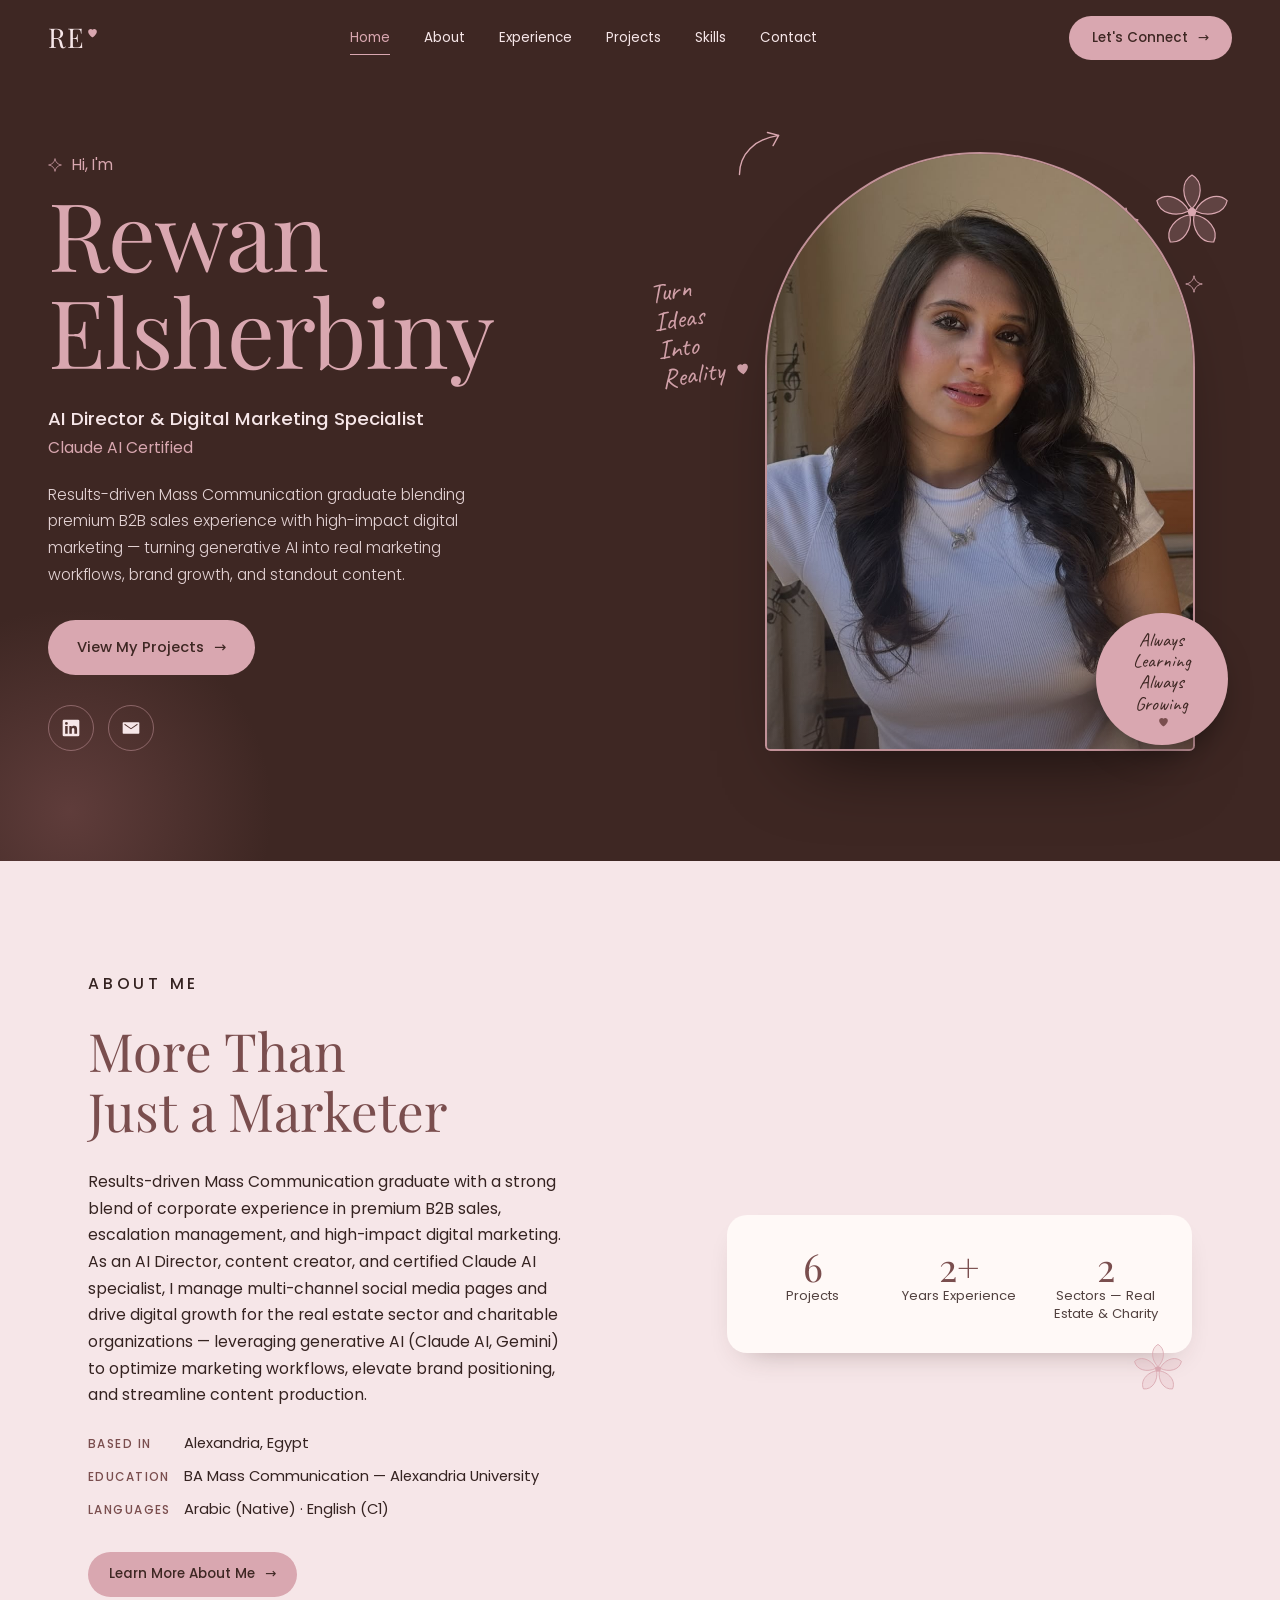
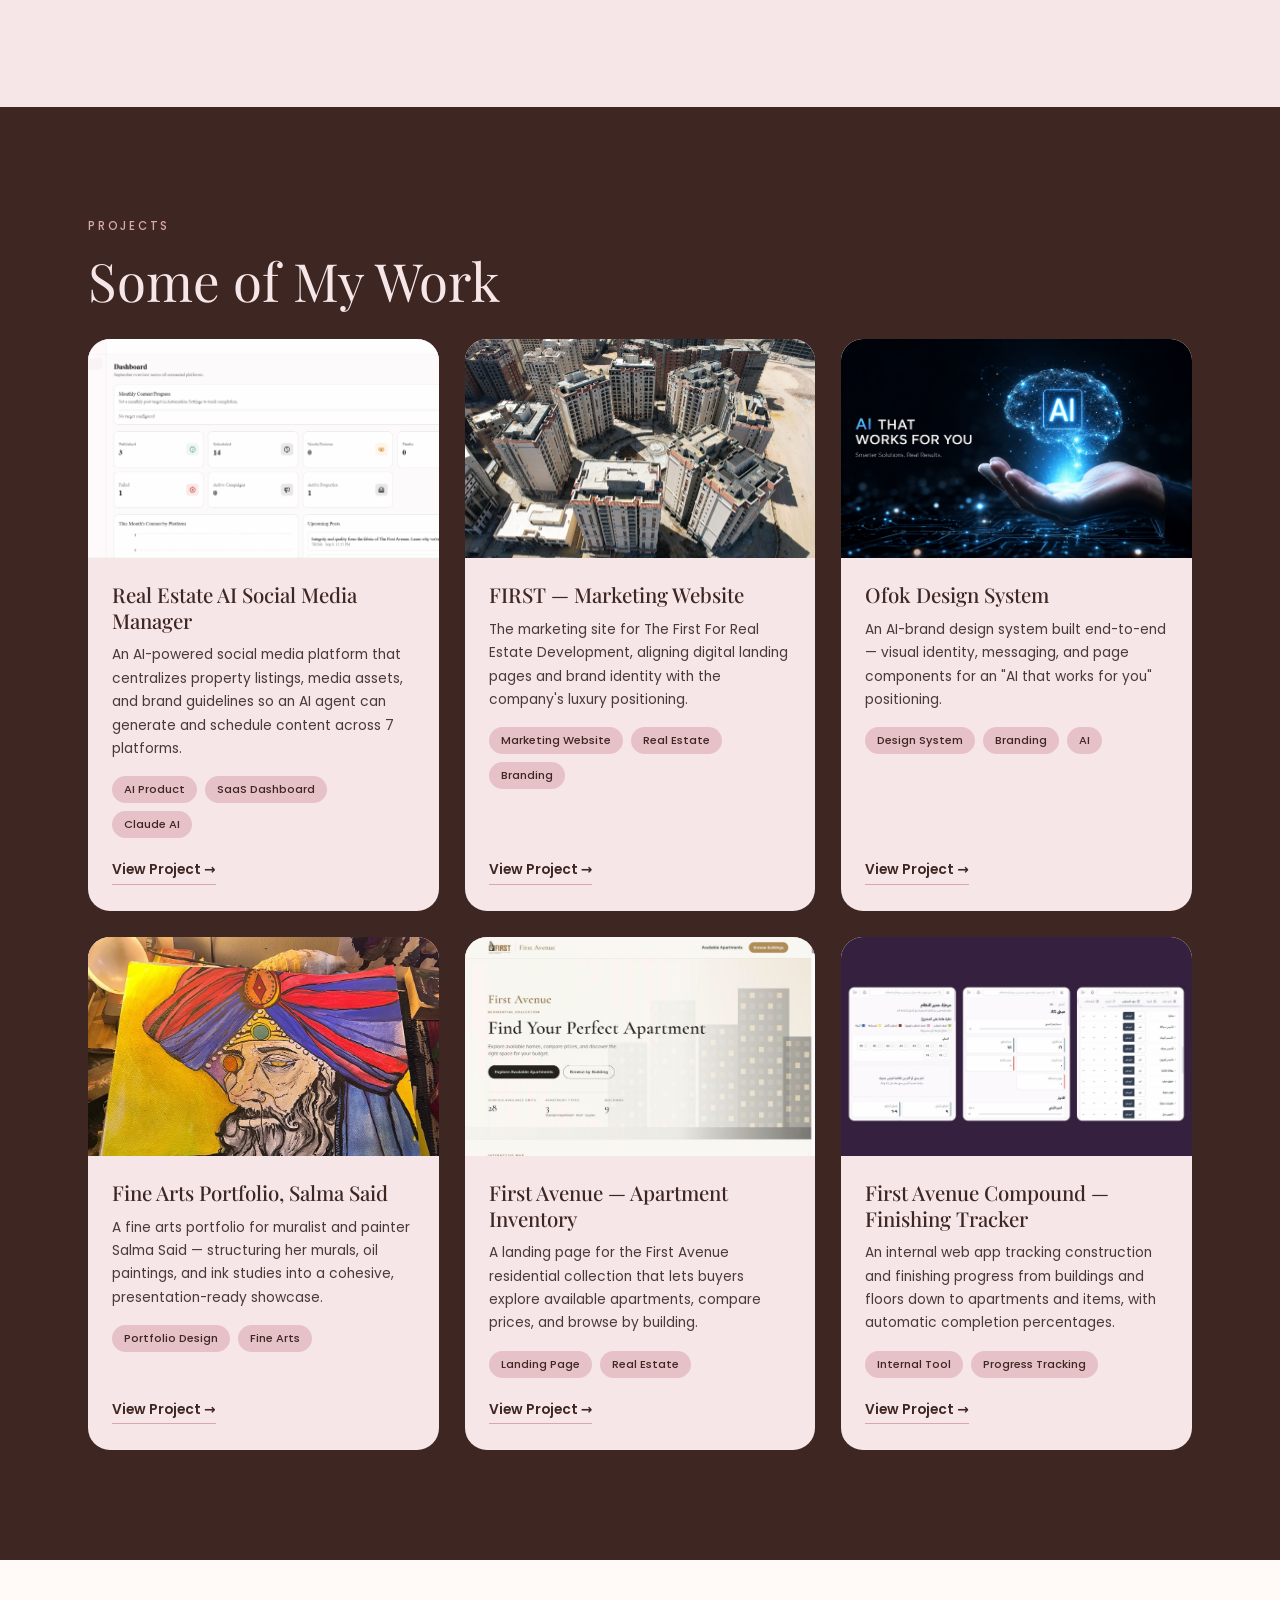
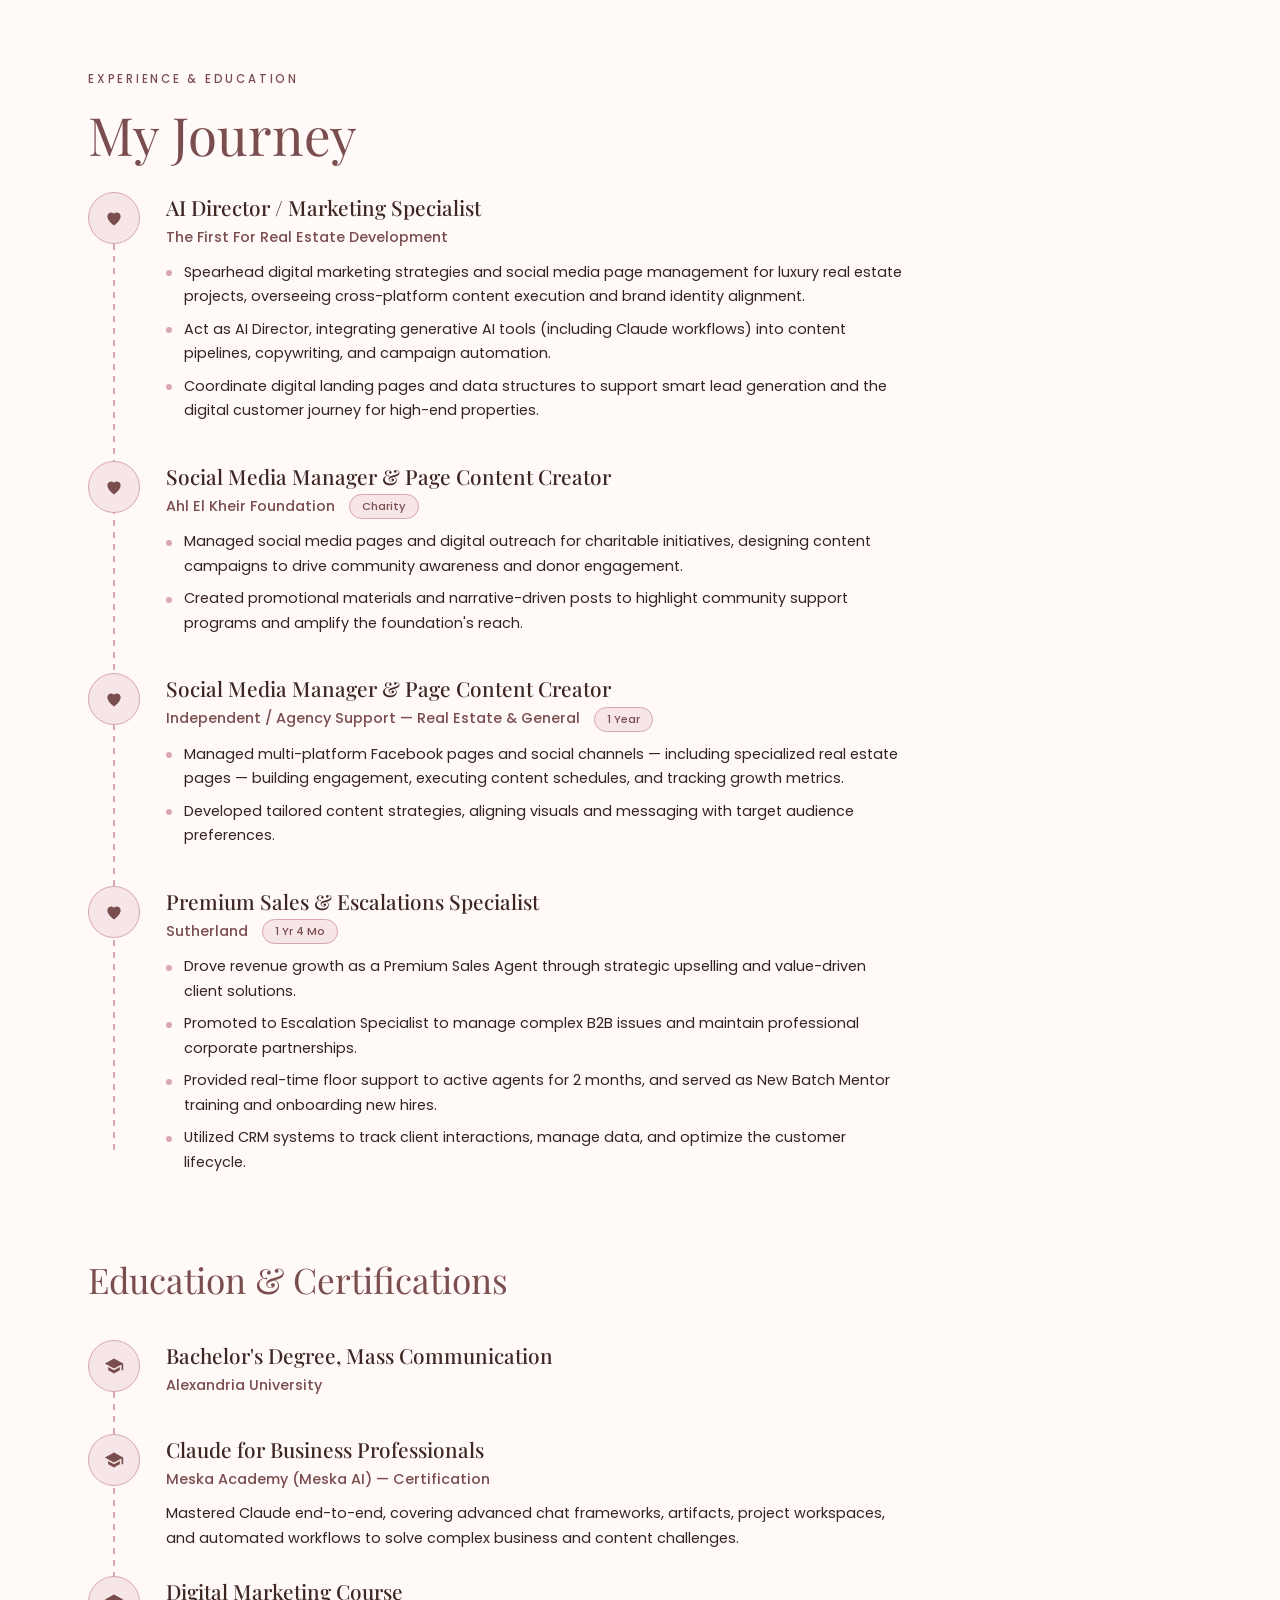
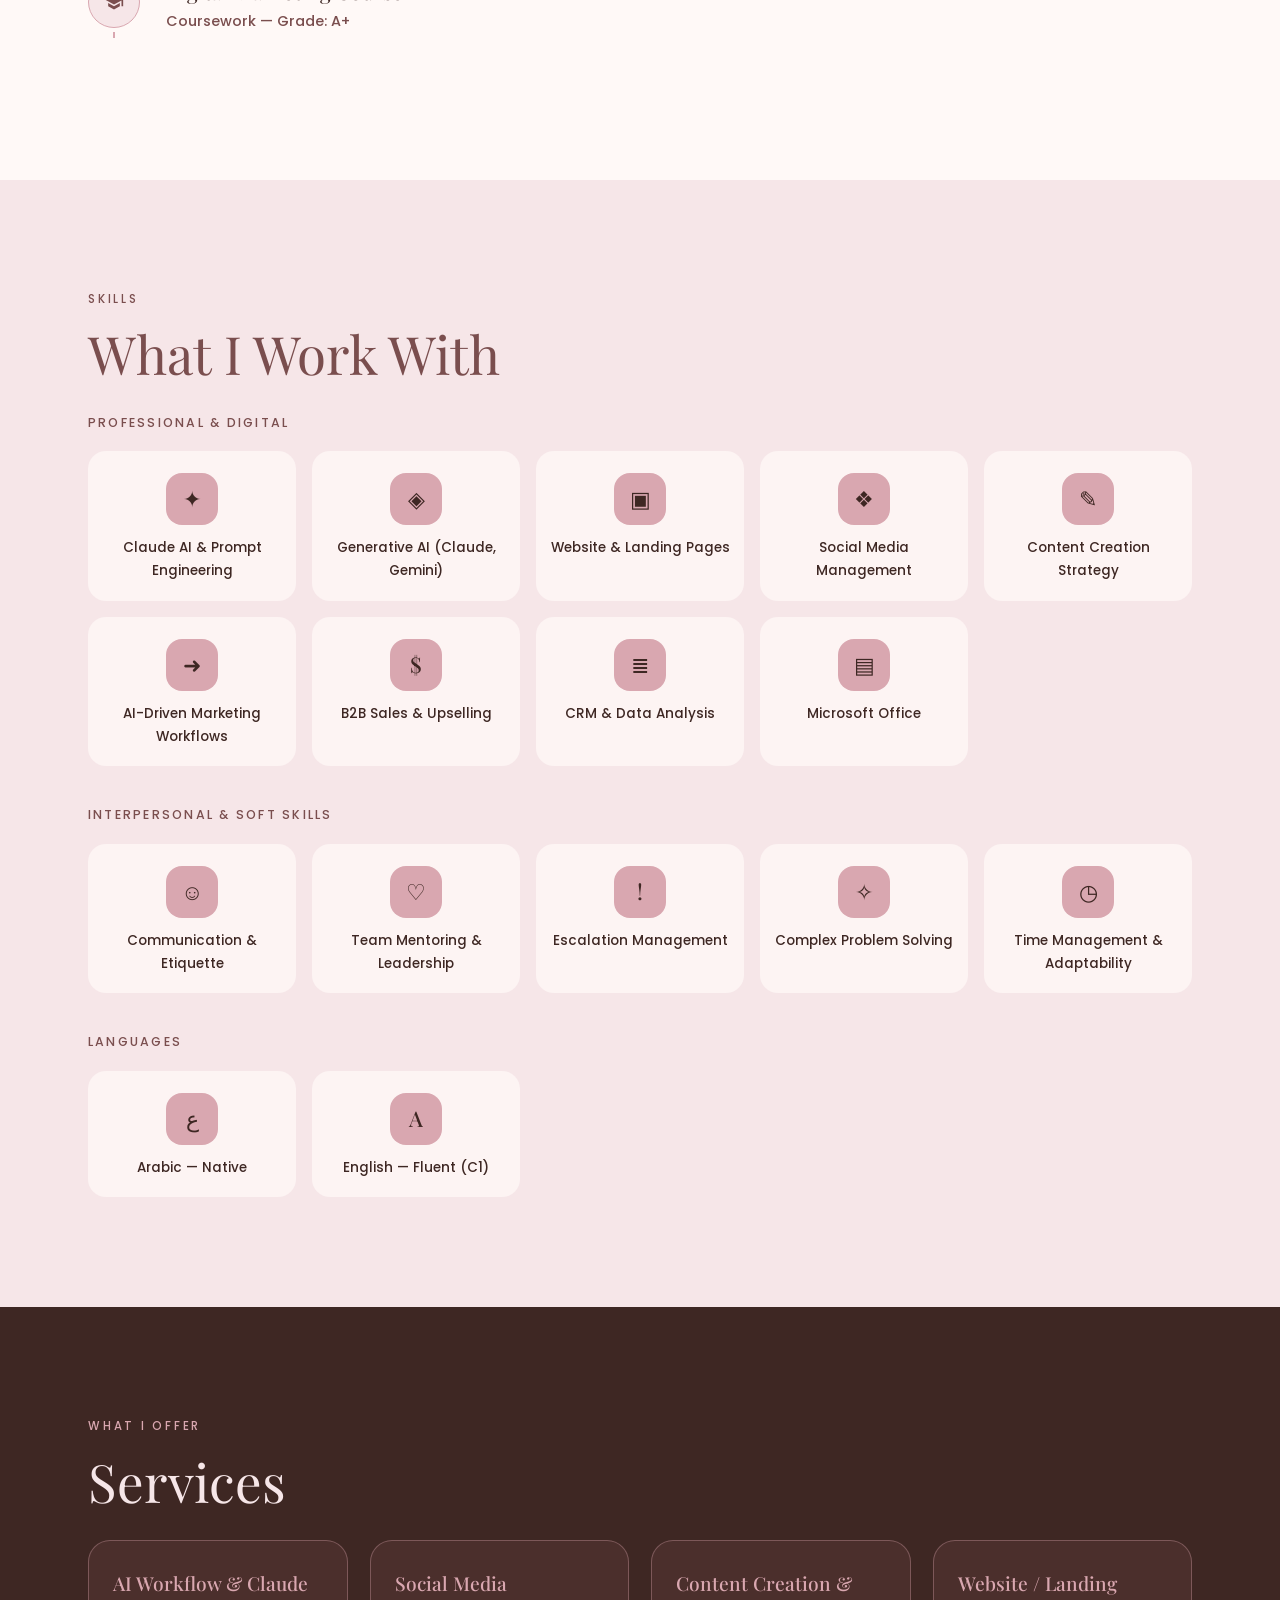
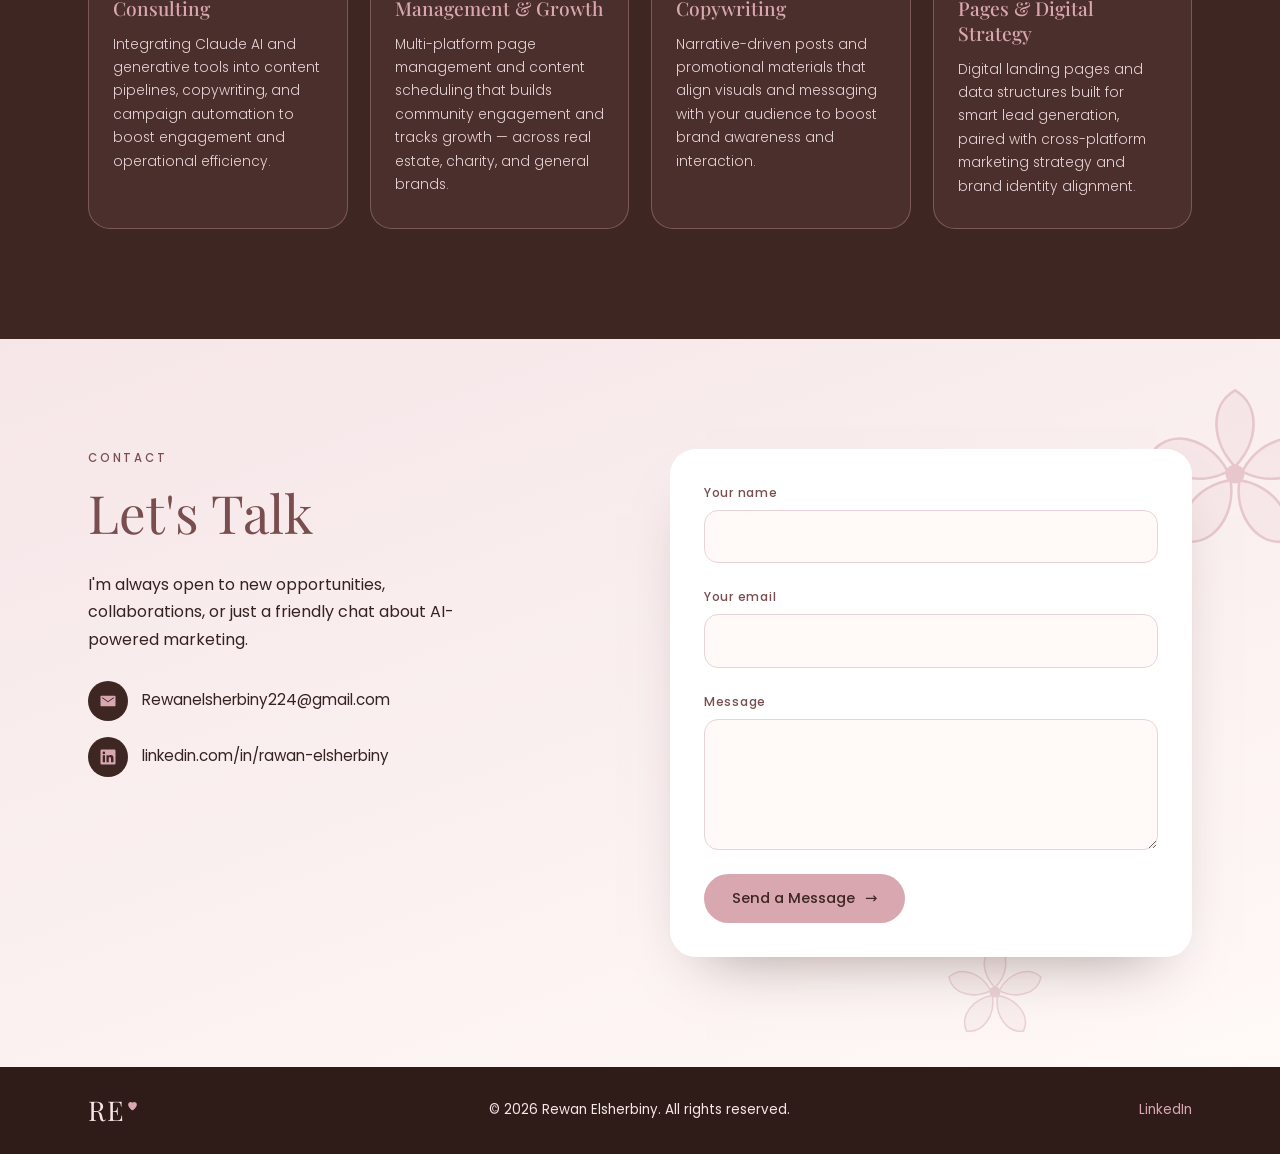
==== commit 91feadbb: "Remove About photo and GitHub links Co-Authored-By: Claude Sonnet 5.5 <noreply@anthropic.com> Claude" ====
--- a/index.html
+++ b/index.html
@@ -13,7 +13,7 @@
 <link rel="preconnect" href="https://fonts.googleapis.com">
 <link rel="preconnect" href="https://fonts.gstatic.com" crossorigin>
 <link href="https://fonts.googleapis.com/css2?family=Caveat:wght@500&family=Playfair+Display:wght@400;500;600&family=Poppins:wght@300;400;500;600&display=swap" rel="stylesheet">
-<link rel="stylesheet" href="css/style.css?v=8">
+<link rel="stylesheet" href="css/style.css?v=9">
 </head>
 <body class="no-js">
 <script>document.body.classList.remove("no-js");</script>
@@ -80,8 +80,6 @@
           <a href="#projects" class="btn btn-pink">View My Projects <span aria-hidden="true">&rarr;</span></a>
         </div>
         <ul class="social" aria-label="Social links">
-          <li><a href="https://github.com/rewanelsherbiny224-svg" target="_blank" rel="noopener" aria-label="GitHub">
-            <svg viewBox="0 0 24 24" aria-hidden="true"><path fill="currentColor" d="M12 .5a11.5 11.5 0 0 0-3.6 22.4c.6.1.8-.3.8-.6v-2c-3.2.7-3.9-1.5-3.9-1.5-.5-1.3-1.3-1.7-1.3-1.7-1-.7.1-.7.1-.7 1.2.1 1.8 1.2 1.8 1.2 1 1.8 2.7 1.3 3.4 1 .1-.8.4-1.3.7-1.6-2.6-.3-5.3-1.3-5.3-5.7 0-1.3.5-2.3 1.2-3.1-.1-.3-.5-1.500.1-3.100 0 0 1-.3 3.200 1.200a11 11 0 0 1 5.800 0c2.200-1.500 3.200-1.200 3.200-1.200.6 1.600.2 2.800.1 3.100.8.8 1.200 1.800 1.200 3.100 0 4.400-2.700 5.400-5.300 5.700.4.400.8 1.100.8 2.200v3.200c0 .3.200.7.800.6A11.500 11.500 0 0 0 12 .5z"/></svg></a></li>
           <li><a href="https://www.linkedin.com/in/rawan-elsherbiny-99b7a0392" target="_blank" rel="noopener" aria-label="LinkedIn">
             <svg viewBox="0 0 24 24" aria-hidden="true"><path fill="currentColor" d="M20.4 2H3.6A1.6 1.6 0 0 0 2 3.600v16.800A1.600 1.600 0 0 0 3.600 22h16.800a1.600 1.600 0 0 0 1.600-1.600V3.600A1.600 1.600 0 0 0 20.400 2zM8 19H5V9.500h3V19zM6.500 8.200a1.700 1.700 0 1 1 0-3.400 1.700 1.700 0 0 1 0 3.400zM19 19h-3v-4.600c0-1.100 0-2.500-1.500-2.500S13 13.100 13 14.300V19h-3V9.500h2.800v1.300h.1c.4-.8 1.400-1.500 2.800-1.500 3 0 3.600 2 3.600 4.600V19z"/></svg></a></li>
           <li><a href="mailto:Rewanelsherbiny224@gmail.com" aria-label="Email Rewan">
@@ -123,9 +121,6 @@
       </div>
 
       <div class="about-visual reveal">
-        <div class="about-photo">
-          <img src="images/rewan-about.jpg" alt="Rewan Elsherbiny smiling at a café table" width="800" height="1329" loading="lazy">
-        </div>
         <dl class="stat-card">
           <div><dt>6</dt><dd>Projects</dd></div>
           <div><dt>2+</dt><dd>Years Experience</dd></div>
@@ -368,7 +363,6 @@
         <ul class="contact-list">
           <li><span class="c-ico" aria-hidden="true"><svg viewBox="0 0 24 24"><path fill="currentColor" d="M3 5h18a1 1 0 0 1 1 1v12a1 1 0 0 1-1 1H3a1 1 0 0 1-1-1V6a1 1 0 0 1 1-1zm9 7.200L4.500 7 4 8l8 5.500L20 8l-.500-1L12 12.200z"/></svg></span><a href="mailto:Rewanelsherbiny224@gmail.com">Rewanelsherbiny224@gmail.com</a></li>
           <li><span class="c-ico" aria-hidden="true"><svg viewBox="0 0 24 24"><path fill="currentColor" d="M20.400 2H3.600A1.600 1.600 0 0 0 2 3.600v16.800A1.600 1.600 0 0 0 3.600 22h16.800a1.600 1.600 0 0 0 1.600-1.600V3.600A1.600 1.600 0 0 0 20.400 2zM8 19H5V9.500h3V19zM6.500 8.200a1.700 1.700 0 1 1 0-3.400 1.700 1.700 0 0 1 0 3.400zM19 19h-3v-4.600c0-1.100 0-2.500-1.500-2.500S13 13.100 13 14.300V19h-3V9.500h2.800v1.300h.1c.4-.8 1.400-1.500 2.800-1.500 3 0 3.600 2 3.600 4.600V19z"/></svg></span><a href="https://www.linkedin.com/in/rawan-elsherbiny-99b7a0392" target="_blank" rel="noopener">linkedin.com/in/rawan-elsherbiny</a></li>
-          <li><span class="c-ico" aria-hidden="true"><svg viewBox="0 0 24 24"><path fill="currentColor" d="M12 .5a11.500 11.500 0 0 0-3.600 22.400c.6.100.8-.3.8-.6v-2c-3.200.7-3.900-1.500-3.900-1.500-.5-1.300-1.300-1.700-1.300-1.700-1-.7.1-.7.1-.7 1.200.1 1.800 1.200 1.800 1.200 1 1.800 2.700 1.300 3.400 1 .1-.8.4-1.300.7-1.600-2.600-.3-5.300-1.300-5.300-5.700 0-1.300.5-2.300 1.200-3.100-.1-.3-.5-1.500.1-3.100 0 0 1-.3 3.200 1.200a11 11 0 0 1 5.800 0c2.200-1.500 3.200-1.200 3.200-1.200.6 1.600.2 2.800.1 3.100.8.8 1.200 1.800 1.200 3.100 0 4.400-2.700 5.400-5.300 5.700.4.4.8 1.100.8 2.200v3.200c0 .3.200.7.800.6A11.500 11.500 0 0 0 12 .5z"/></svg></span><a href="https://github.com/rewanelsherbiny224-svg" target="_blank" rel="noopener">github.com/rewanelsherbiny224-svg</a></li>
         </ul>
       </div>
 
--- a/css/style.css
+++ b/css/style.css
@@ -263,3 +263,9 @@
   *, *::before, *::after { animation: none !important; transition-duration: .01ms !important; }
   .reveal { opacity: 1; transform: none; }
 }
+
+/* About: stats only (no photo) */
+.about-visual { grid-template-columns: 1fr; }
+.stat-card { grid-template-columns: repeat(3, 1fr); text-align: center; padding: 30px 22px; gap: 18px; }
+.stat-card dt { font-size: 2.4rem; }
+.stat-card dd { font-size: .82rem; }
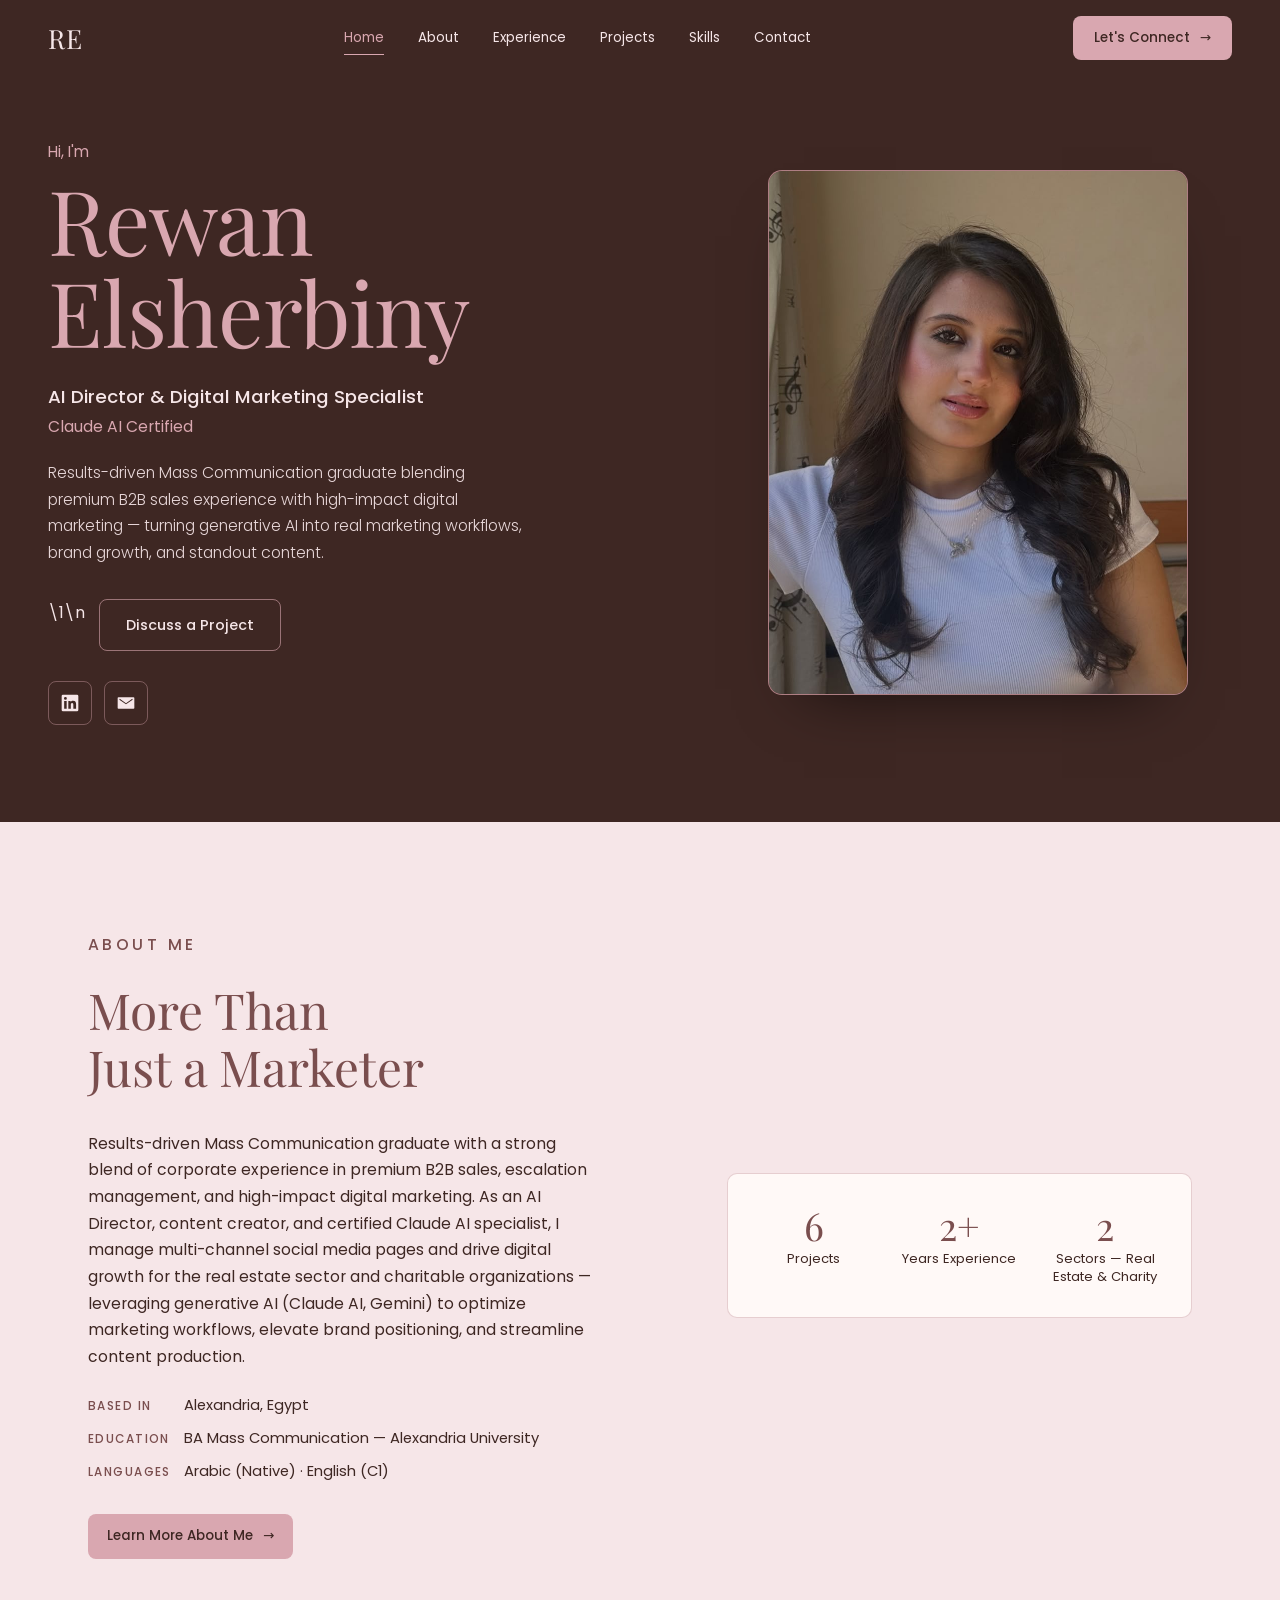
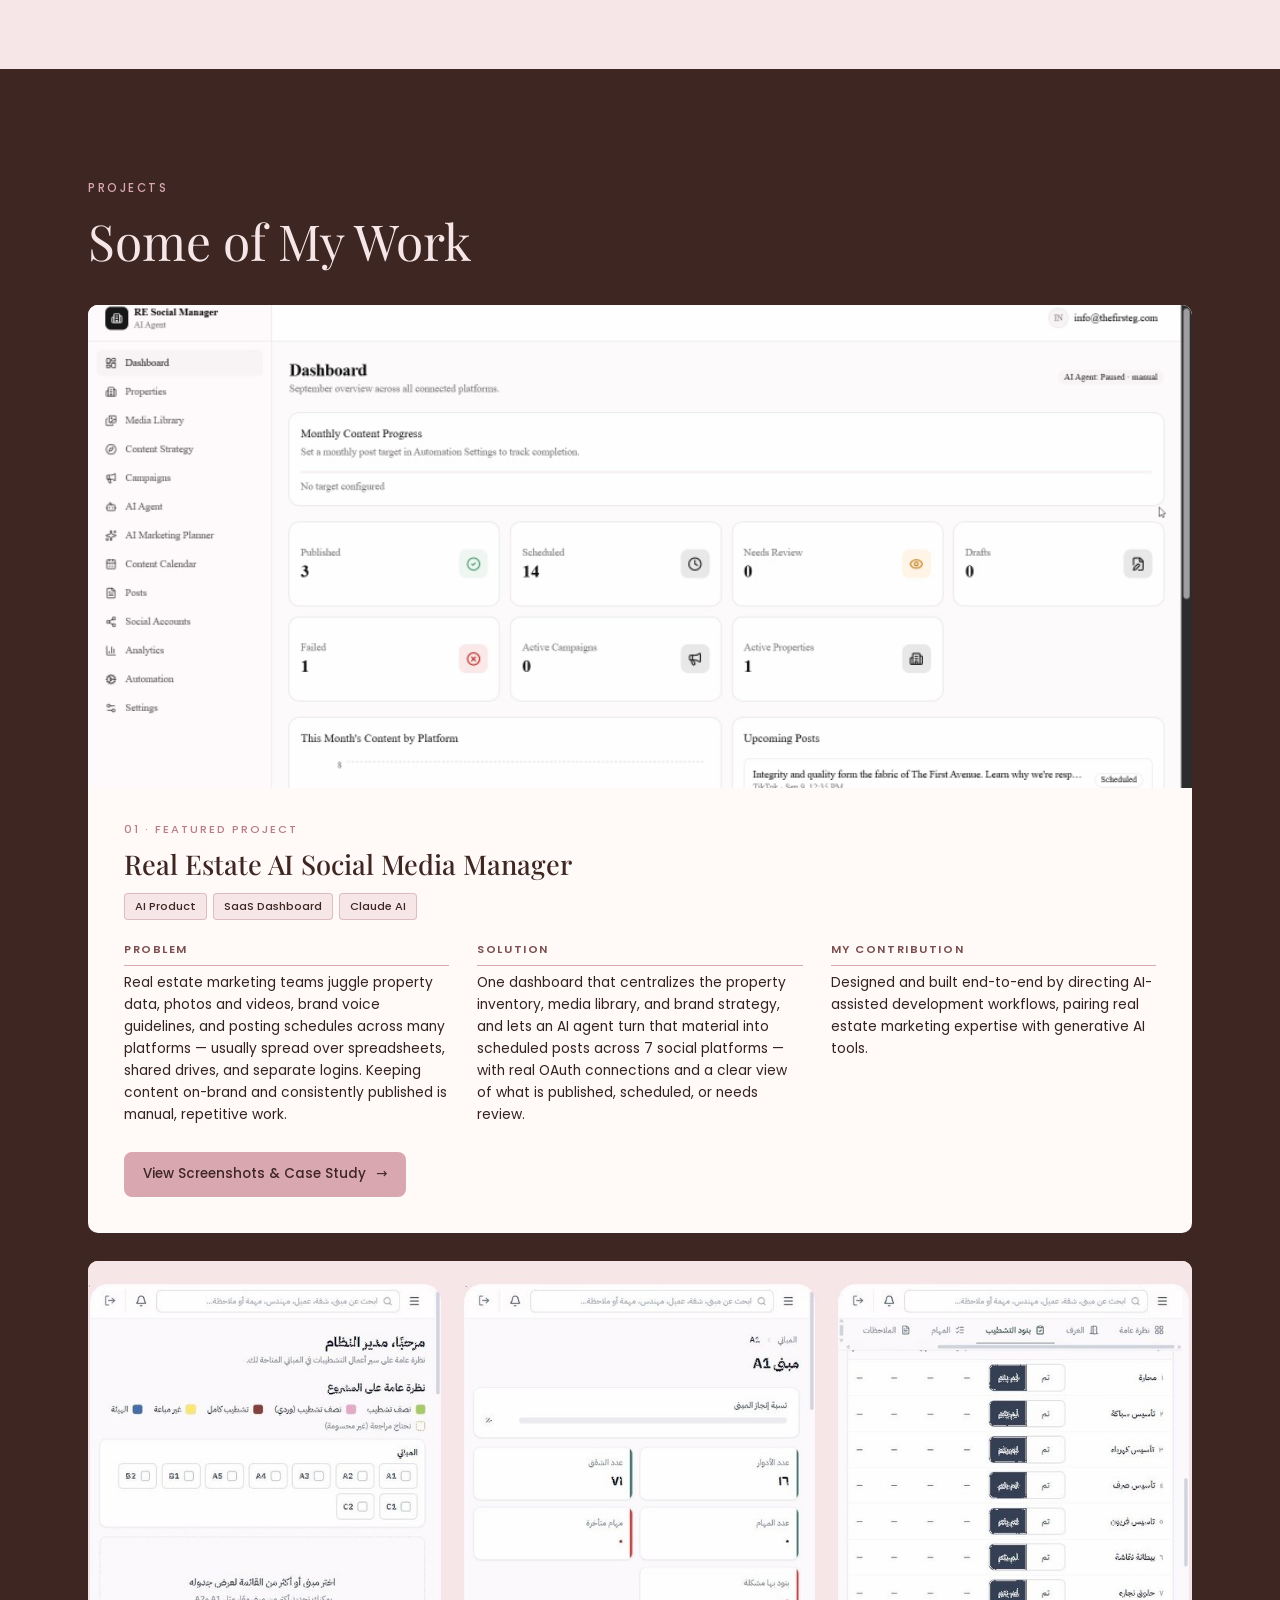
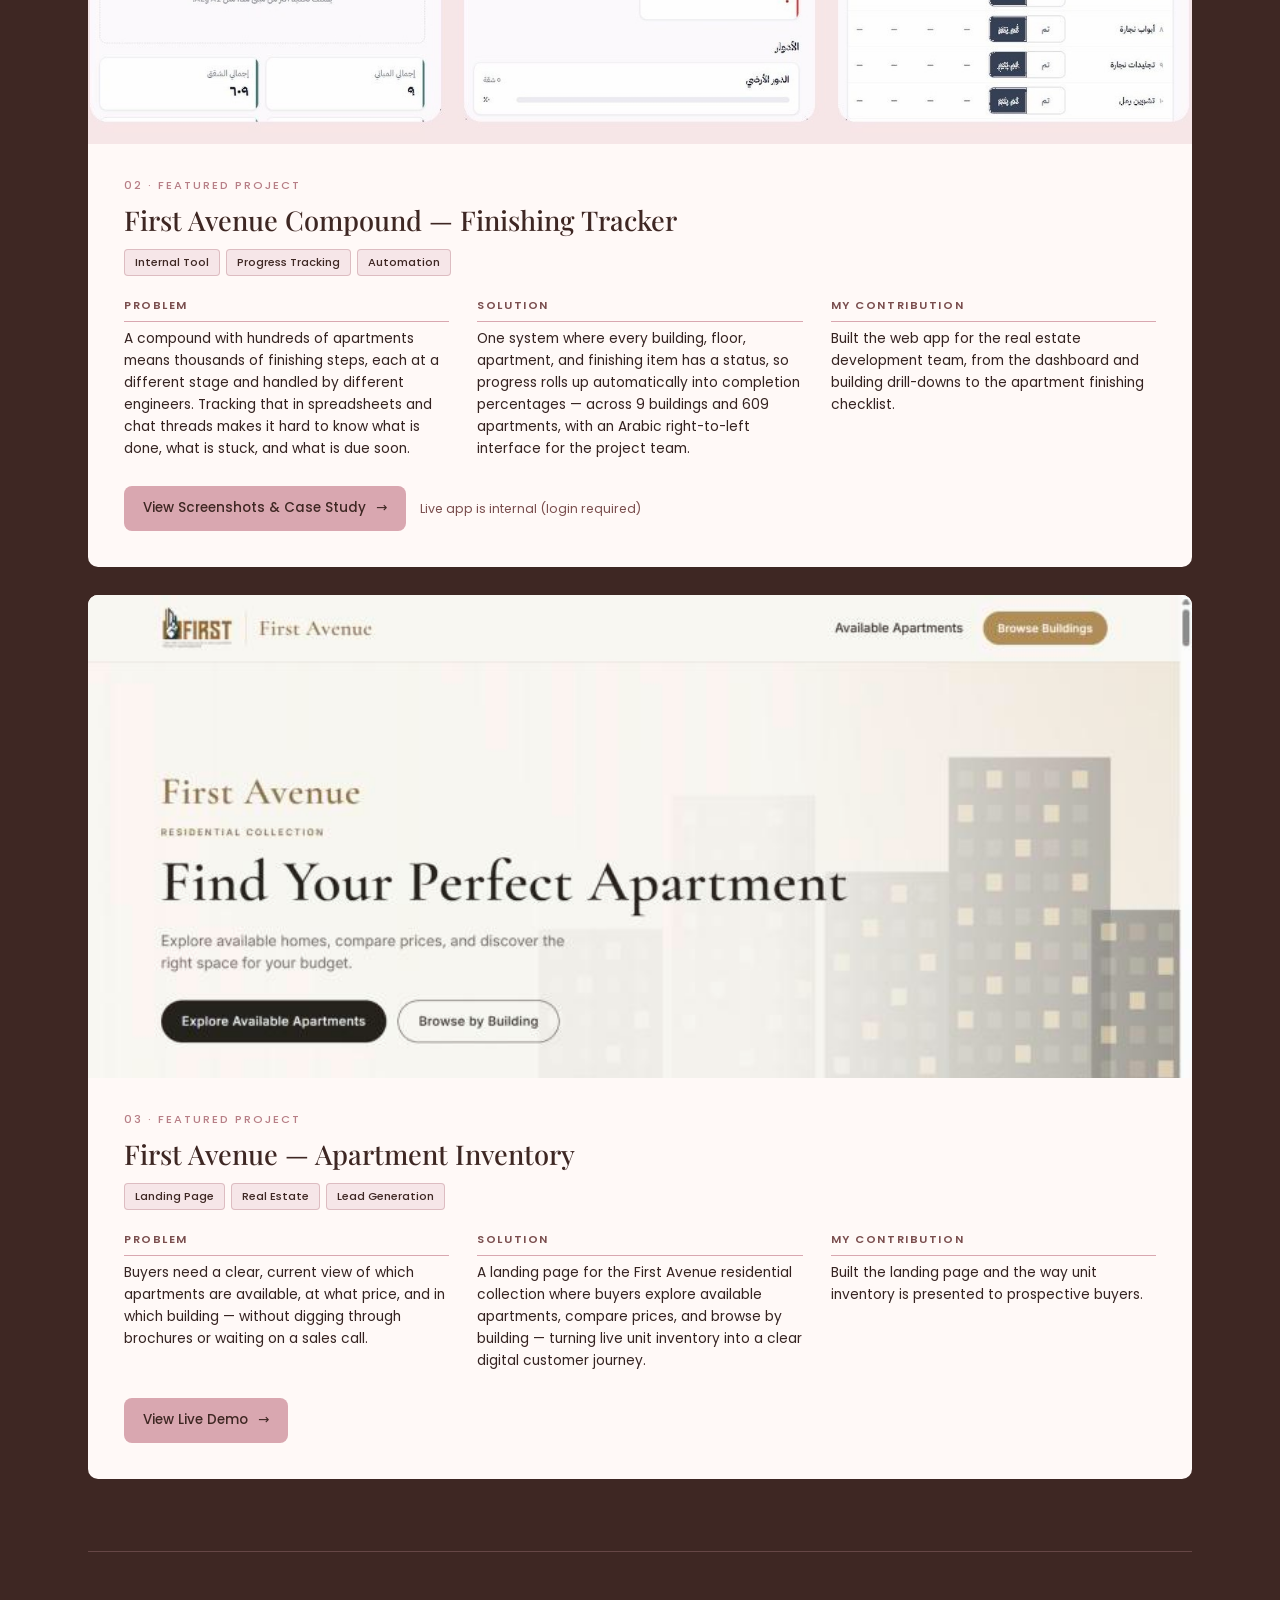
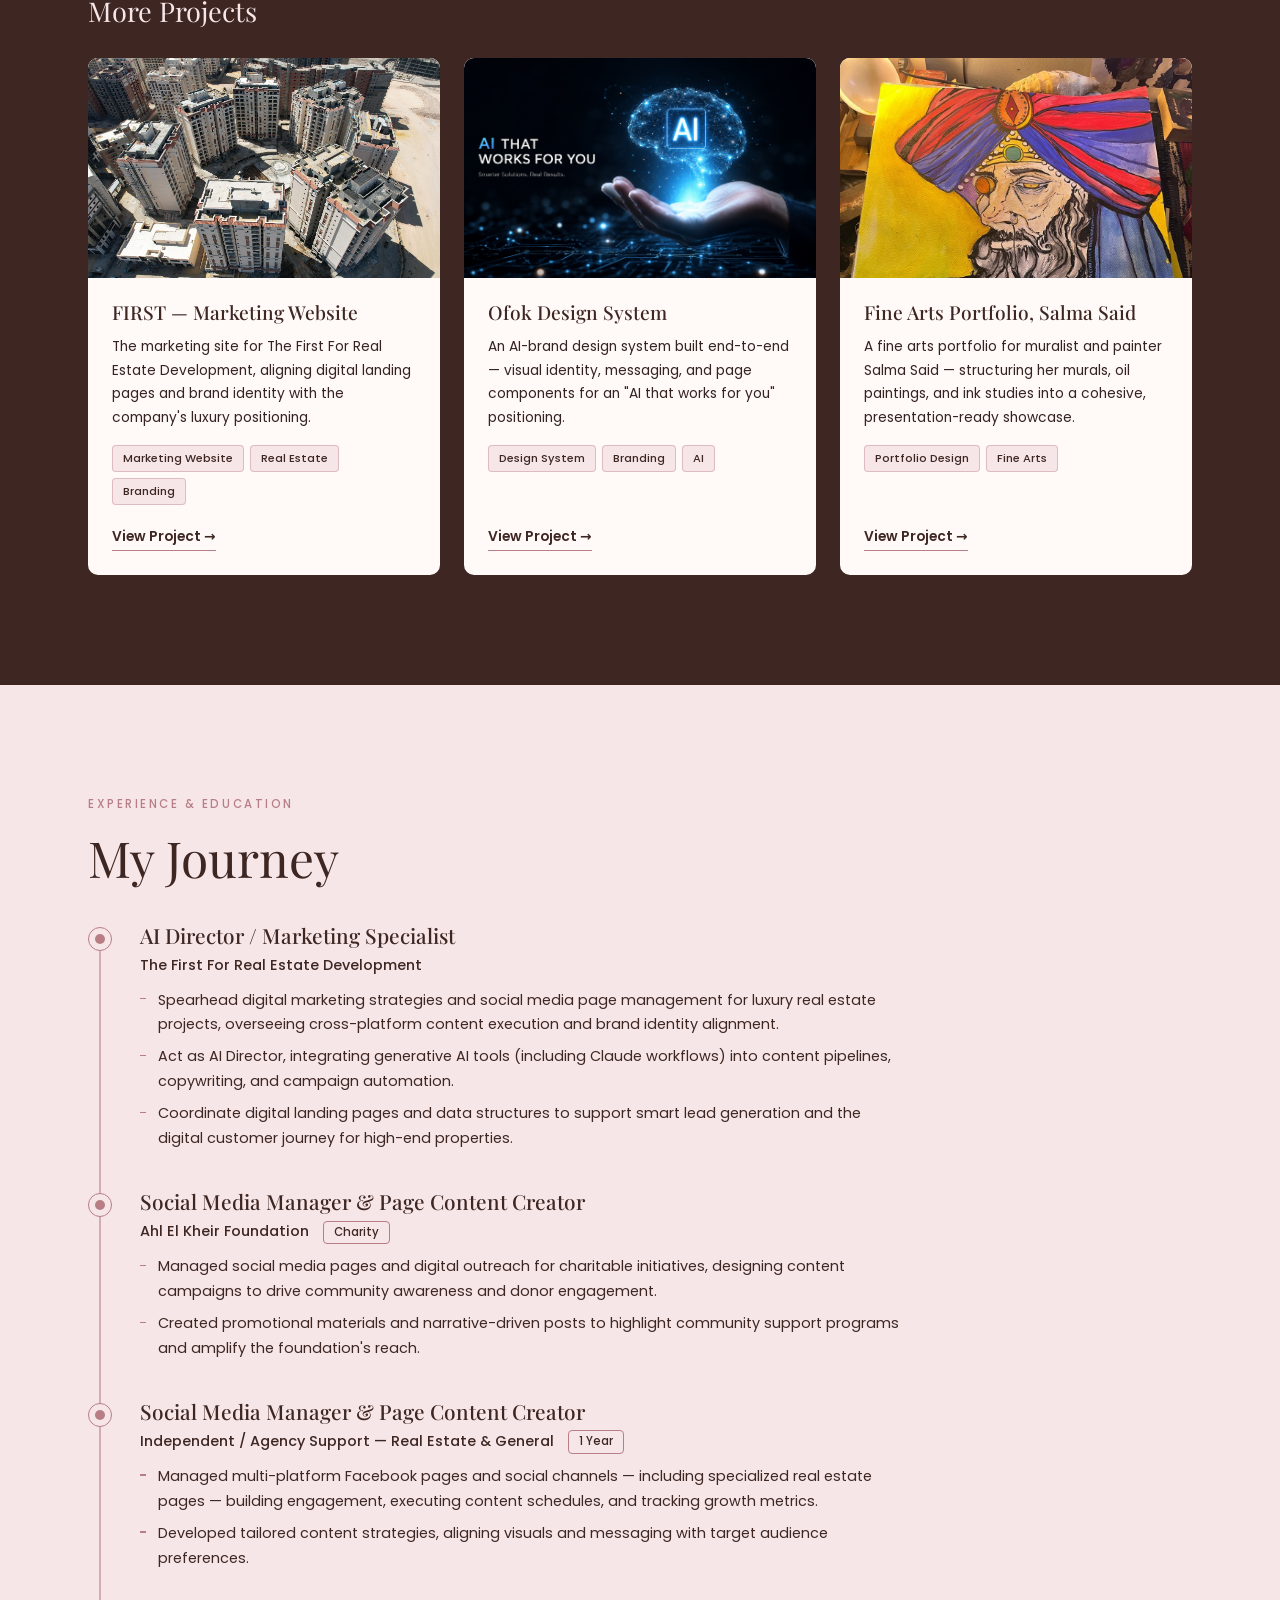
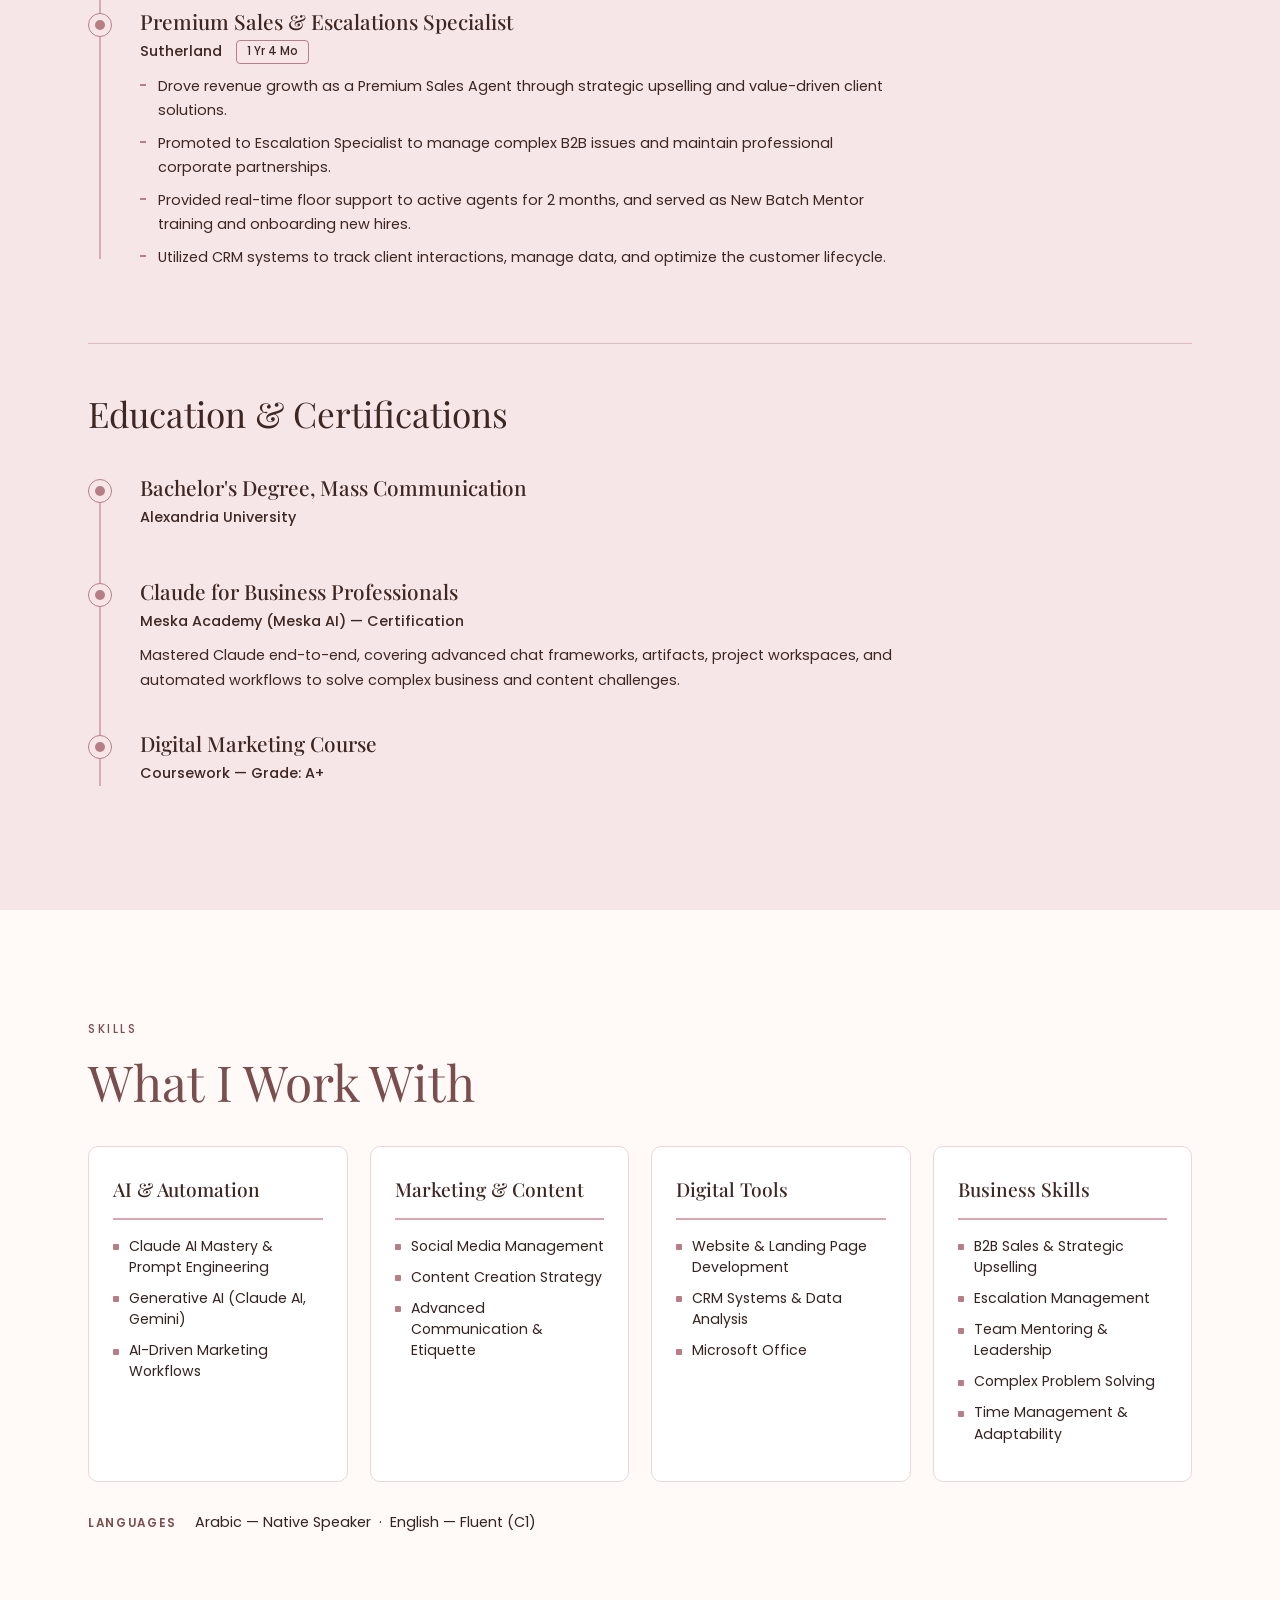
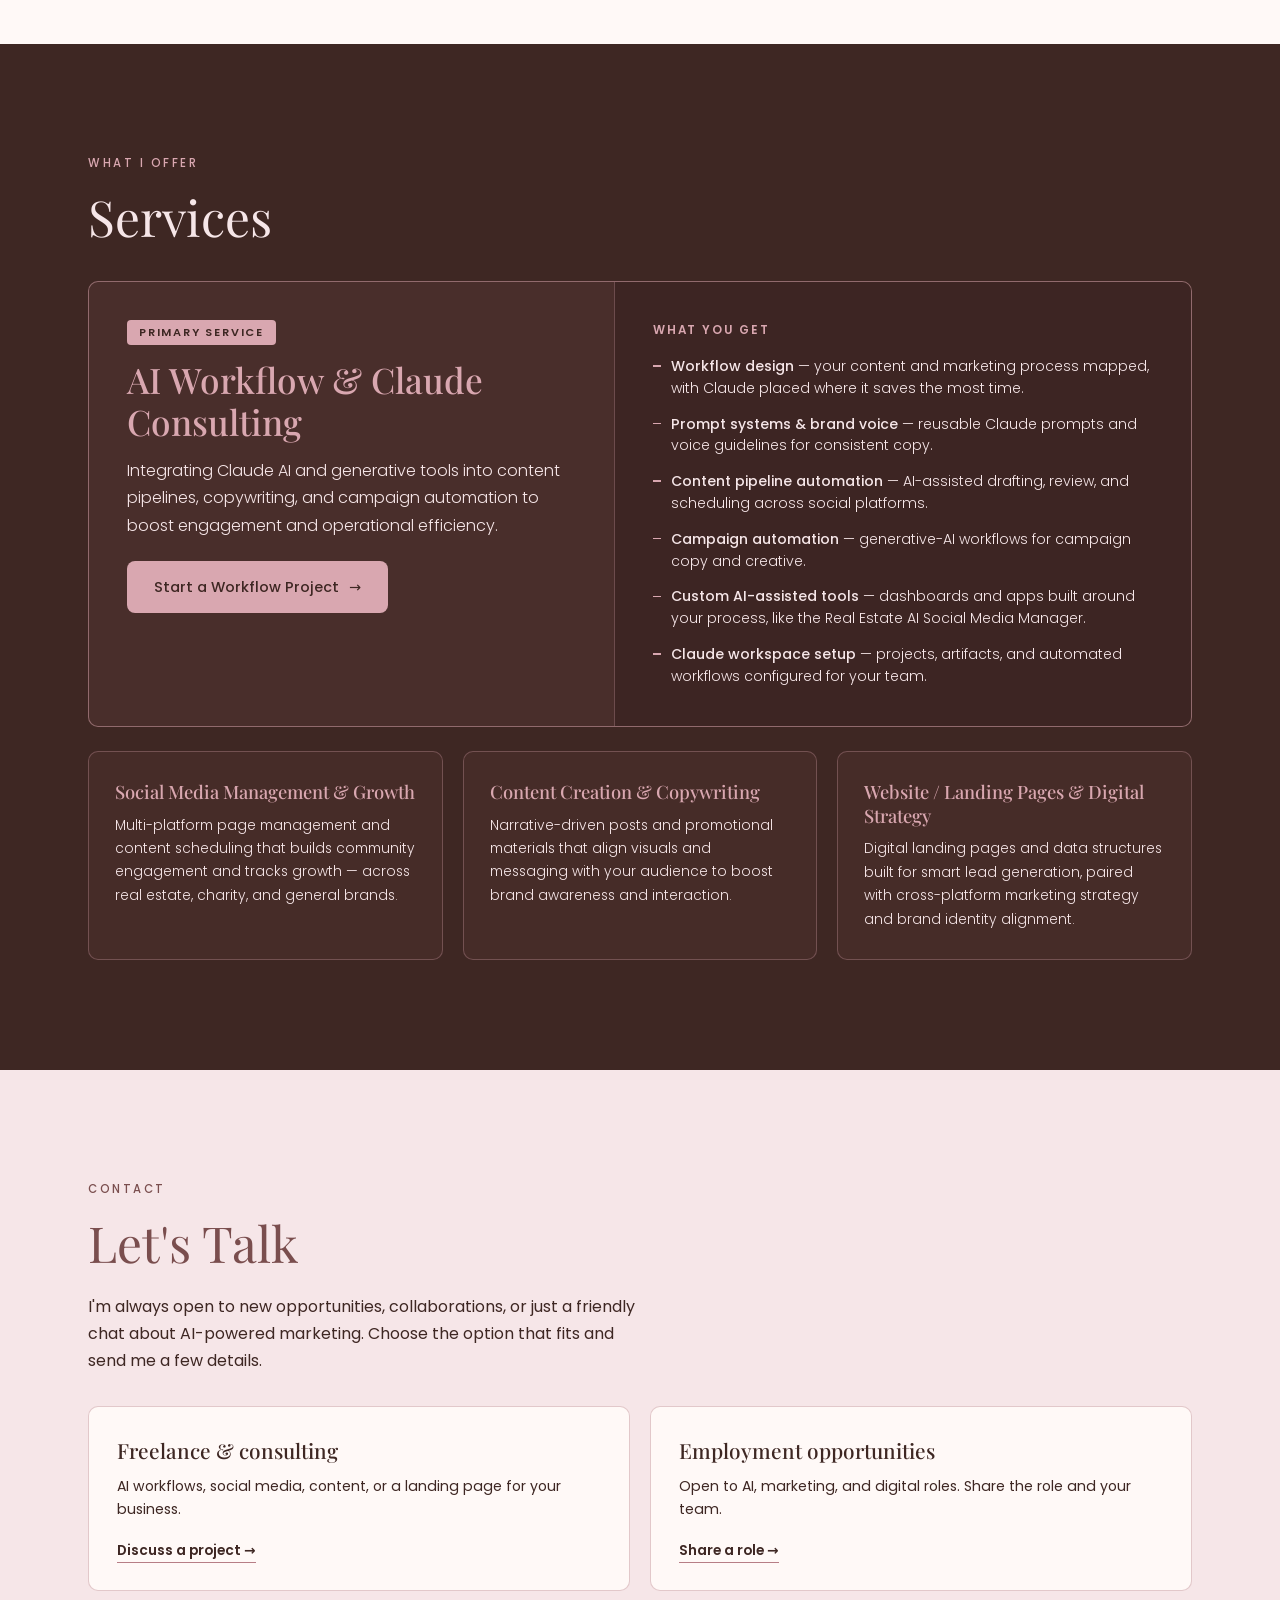
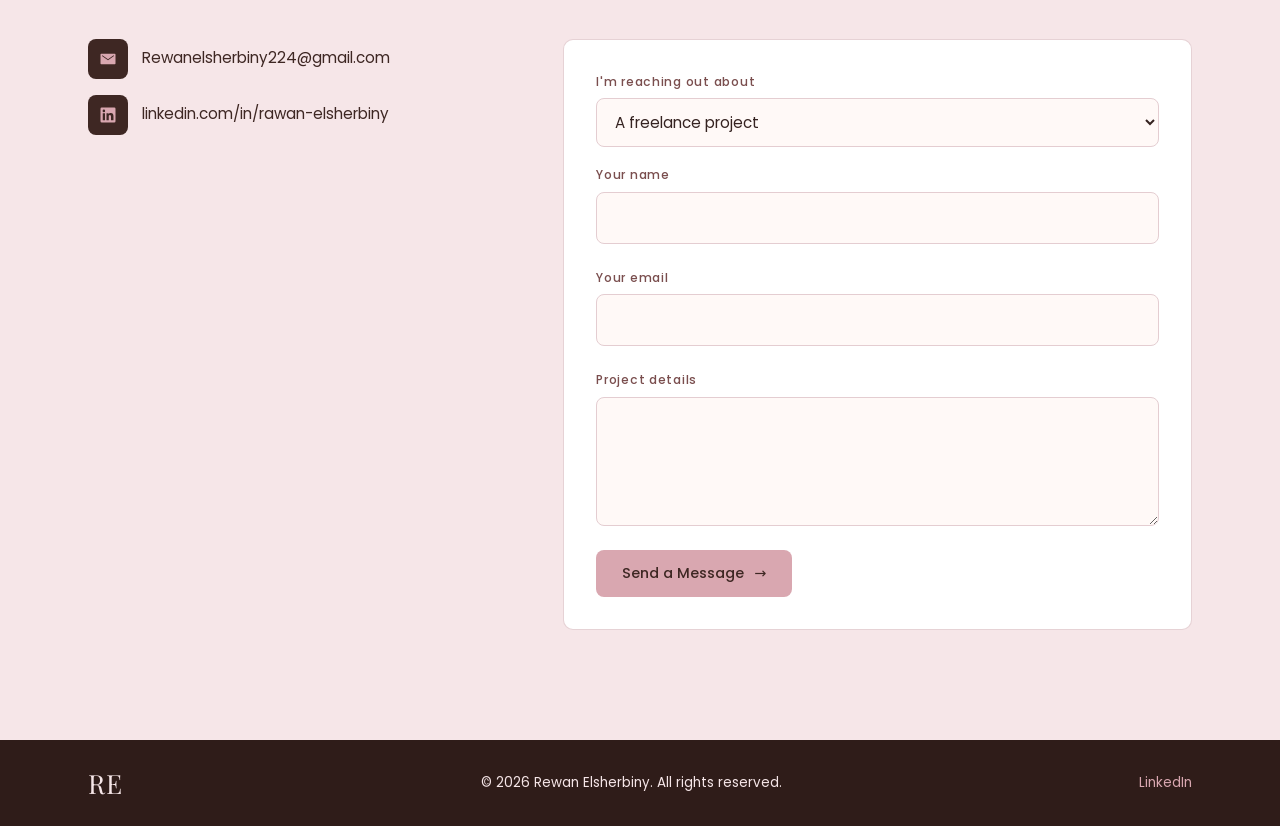
==== commit ceefe06d: "Minimal professional refinement: remove decorations, restyle My Journey, categorized skills, feature" ====
--- a/index.html
+++ b/index.html
@@ -12,39 +12,17 @@
 <link rel="icon" href="data:image/svg+xml,%3Csvg xmlns='http://www.w3.org/2000/svg' viewBox='0 0 100 100'%3E%3Crect width='100' height='100' rx='22' fill='%233E2723'/%3E%3Ctext x='46' y='66' font-size='52' font-family='Georgia,serif' fill='%23D9A7B0' text-anchor='middle'%3ERE%3C/text%3E%3C/svg%3E">
 <link rel="preconnect" href="https://fonts.googleapis.com">
 <link rel="preconnect" href="https://fonts.gstatic.com" crossorigin>
-<link href="https://fonts.googleapis.com/css2?family=Caveat:wght@500&family=Playfair+Display:wght@400;500;600&family=Poppins:wght@300;400;500;600&display=swap" rel="stylesheet">
-<link rel="stylesheet" href="css/style.css?v=9">
+<link href="https://fonts.googleapis.com/css2?family=Playfair+Display:wght@400;500;600&family=Poppins:wght@300;400;500;600&display=swap" rel="stylesheet">
+<link rel="stylesheet" href="css/style.css?v=10">
 </head>
 <body class="no-js">
 <script>document.body.classList.remove("no-js");</script>
 
 <a class="skip-link" href="#main">Skip to content</a>
 
-<!-- Reusable decorative SVG shapes -->
-<svg width="0" height="0" style="position:absolute" aria-hidden="true" focusable="false">
-  <defs>
-    <symbol id="flower" viewBox="0 0 100 100">
-      <g fill="currentColor" fill-opacity=".22" stroke="currentColor" stroke-width="1.4" stroke-linejoin="round">
-        <path d="M50 46C38 34 36 14 50 6c14 8 12 28 0 40z"/>
-        <path d="M50 46C38 34 36 14 50 6c14 8 12 28 0 40z" transform="rotate(72 50 50)"/>
-        <path d="M50 46C38 34 36 14 50 6c14 8 12 28 0 40z" transform="rotate(144 50 50)"/>
-        <path d="M50 46C38 34 36 14 50 6c14 8 12 28 0 40z" transform="rotate(216 50 50)"/>
-        <path d="M50 46C38 34 36 14 50 6c14 8 12 28 0 40z" transform="rotate(288 50 50)"/>
-      </g>
-      <circle cx="50" cy="50" r="5" fill="currentColor"/>
-    </symbol>
-    <symbol id="sparkle" viewBox="0 0 24 24">
-      <path d="M12 1c.8 6.2 4.8 10.2 11 11-6.2.8-10.2 4.8-11 11-.8-6.2-4.8-10.2-11-11 6.2-.8 10.2-4.8 11-11z" fill="none" stroke="currentColor" stroke-width="1.2" stroke-linejoin="round"/>
-    </symbol>
-    <symbol id="heart" viewBox="0 0 24 24">
-      <path d="M12 21s-8-5.2-8-11a4.6 4.6 0 0 1 8-3 4.6 4.6 0 0 1 8 3c0 5.8-8 11-8 11z" fill="currentColor"/>
-    </symbol>
-  </defs>
-</svg>
-
 <header class="nav" id="nav">
   <div class="nav-inner">
-    <a href="#top" class="nav-logo" aria-label="Rewan Elsherbiny — home">RE<svg class="logo-heart" aria-hidden="true"><use href="#heart"/></svg></a>
+    <a href="#top" class="nav-logo" aria-label="Rewan Elsherbiny — home">RE</a>
     <nav class="nav-links" id="navLinks" aria-label="Primary">
       <a href="#top" data-nav>Home</a>
       <a href="#about" data-nav>About</a>
@@ -65,11 +43,9 @@
 
   <!-- HERO -->
   <section class="hero" id="top">
-    <svg class="deco deco-sparkle deco-s1" aria-hidden="true"><use href="#sparkle"/></svg>
-    <svg class="deco deco-sparkle deco-s2" aria-hidden="true"><use href="#sparkle"/></svg>
     <div class="hero-inner">
       <div class="hero-copy">
-        <p class="hero-hi"><svg aria-hidden="true"><use href="#sparkle"/></svg> Hi, I'm</p>
+        <p class="hero-hi">Hi, I'm</p>
         <h1 class="hero-name">Rewan<br>Elsherbiny</h1>
         <p class="hero-role">AI Director &amp; Digital Marketing Specialist<br><span>Claude AI Certified</span></p>
         <p class="hero-summary">
@@ -77,7 +53,7 @@
           marketing — turning generative AI into real marketing workflows, brand growth, and standout content.
         </p>
         <div class="hero-actions">
-          <a href="#projects" class="btn btn-pink">View My Projects <span aria-hidden="true">&rarr;</span></a>
+          \1\n          <a href="#contact" class="btn btn-outline" data-inquiry="freelance">Discuss a Project</a>
         </div>
         <ul class="social" aria-label="Social links">
           <li><a href="https://www.linkedin.com/in/rawan-elsherbiny-99b7a0392" target="_blank" rel="noopener" aria-label="LinkedIn">
@@ -88,13 +64,9 @@
       </div>
 
       <div class="hero-visual">
-        <svg class="deco script-arrow" viewBox="0 0 60 60" aria-hidden="true"><path d="M8 52C8 30 24 14 50 10M50 10l-12-3M50 10l-6 11" fill="none" stroke="currentColor" stroke-width="1.5" stroke-linecap="round"/></svg>
-        <p class="hand-note" aria-hidden="true">Turn<br>Ideas<br>Into<br>Reality <svg><use href="#heart"/></svg></p>
-        <div class="arch">
+        <div class="portrait">
           <img src="images/rewan-profile.jpg?v=5" alt="Portrait of Rewan Elsherbiny" width="830" height="1256" loading="eager">
         </div>
-        <svg class="deco flower flower-hero" aria-hidden="true"><use href="#flower"/></svg>
-        <div class="motto" role="note">Always<br>Learning<br>Always<br>Growing <svg aria-hidden="true"><use href="#heart"/></svg></div>
       </div>
     </div>
   </section>
@@ -126,7 +98,6 @@
           <div><dt>2+</dt><dd>Years Experience</dd></div>
           <div><dt>2</dt><dd>Sectors — Real Estate &amp; Charity</dd></div>
         </dl>
-        <svg class="deco flower flower-about" aria-hidden="true"><use href="#flower"/></svg>
       </div>
     </div>
   </section>
@@ -137,17 +108,56 @@
       <p class="label label-pink reveal">Projects</p>
       <h2 class="h2 reveal">Some of My Work</h2>
 
+      <div class="features">
+
+        <article class="feature reveal">
+          <div class="feature-media"><img src="images/project-re-social-manager.png" alt="Dashboard of the Real Estate AI Social Media Manager showing published, scheduled, and drafted content stats" loading="lazy"></div>
+          <div class="feature-body">
+            <p class="feature-num">01 &middot; Featured project</p>
+            <h4>Real Estate AI Social Media Manager</h4>
+            <ul class="tags"><li>AI Product</li><li>SaaS Dashboard</li><li>Claude AI</li></ul>
+            <dl class="case">
+              <div><dt>Problem</dt><dd>Real estate marketing teams juggle property data, photos and videos, brand voice guidelines, and posting schedules across many platforms — usually spread over spreadsheets, shared drives, and separate logins. Keeping content on-brand and consistently published is manual, repetitive work.</dd></div>
+              <div><dt>Solution</dt><dd>One dashboard that centralizes the property inventory, media library, and brand strategy, and lets an AI agent turn that material into scheduled posts across 7 social platforms — with real OAuth connections and a clear view of what is published, scheduled, or needs review.</dd></div>
+              <div><dt>My contribution</dt><dd>Designed and built end-to-end by directing AI-assisted development workflows, pairing real estate marketing expertise with generative AI tools.</dd></div>
+            </dl>
+            <div class="feature-links"><a class="btn btn-pink btn-sm" href="projects/real-estate-ai-social-manager.html" target="_blank" rel="noopener">View Screenshots &amp; Case Study <span aria-hidden="true">&rarr;</span></a></div>
+          </div>
+        </article>
+
+        <article class="feature reveal">
+          <div class="feature-media"><img src="images/project-first-avenue-compound.jpg?v=5" alt="Three screens of the First Avenue Compound finishing tracker: project dashboard, building overview, and apartment finishing checklist" loading="lazy"></div>
+          <div class="feature-body">
+            <p class="feature-num">02 &middot; Featured project</p>
+            <h4>First Avenue Compound — Finishing Tracker</h4>
+            <ul class="tags"><li>Internal Tool</li><li>Progress Tracking</li><li>Automation</li></ul>
+            <dl class="case">
+              <div><dt>Problem</dt><dd>A compound with hundreds of apartments means thousands of finishing steps, each at a different stage and handled by different engineers. Tracking that in spreadsheets and chat threads makes it hard to know what is done, what is stuck, and what is due soon.</dd></div>
+              <div><dt>Solution</dt><dd>One system where every building, floor, apartment, and finishing item has a status, so progress rolls up automatically into completion percentages — across 9 buildings and 609 apartments, with an Arabic right-to-left interface for the project team.</dd></div>
+              <div><dt>My contribution</dt><dd>Built the web app for the real estate development team, from the dashboard and building drill-downs to the apartment finishing checklist.</dd></div>
+            </dl>
+            <div class="feature-links"><a class="btn btn-pink btn-sm" href="projects/first-avenue-compound.html" target="_blank" rel="noopener">View Screenshots &amp; Case Study <span aria-hidden="true">&rarr;</span></a><span class="demo-note">Live app is internal (login required)</span></div>
+          </div>
+        </article>
+
+        <article class="feature reveal">
+          <div class="feature-media"><img src="images/project-first-avenue-inventory.jpg" alt="First Avenue apartment inventory landing page — Find Your Perfect Apartment" loading="lazy"></div>
+          <div class="feature-body">
+            <p class="feature-num">03 &middot; Featured project</p>
+            <h4>First Avenue — Apartment Inventory</h4>
+            <ul class="tags"><li>Landing Page</li><li>Real Estate</li><li>Lead Generation</li></ul>
+            <dl class="case">
+              <div><dt>Problem</dt><dd>Buyers need a clear, current view of which apartments are available, at what price, and in which building — without digging through brochures or waiting on a sales call.</dd></div>
+              <div><dt>Solution</dt><dd>A landing page for the First Avenue residential collection where buyers explore available apartments, compare prices, and browse by building — turning live unit inventory into a clear digital customer journey.</dd></div>
+              <div><dt>My contribution</dt><dd>Built the landing page and the way unit inventory is presented to prospective buyers.</dd></div>
+            </dl>
+            <div class="feature-links"><a class="btn btn-pink btn-sm" href="https://first-avenue-inventory.vercel.app/" target="_blank" rel="noopener">View Live Demo <span aria-hidden="true">&rarr;</span></a></div>
+          </div>
+        </article>
+      </div>
+
+      <h3 class="more-h reveal">More Projects</h3>
       <div class="projects-grid">
-        <article class="project-card reveal">
-          <div class="project-media"><img src="images/project-re-social-manager.png" alt="Dashboard of the Real Estate AI Social Media Manager showing published, scheduled, and drafted content stats" loading="lazy" width="960" height="447"></div>
-          <div class="project-body">
-            <h3>Real Estate AI Social Media Manager</h3>
-            <p>An AI-powered social media platform that centralizes property listings, media assets, and brand guidelines so an AI agent can generate and schedule content across 7 platforms.</p>
-            <ul class="tags"><li>AI Product</li><li>SaaS Dashboard</li><li>Claude AI</li></ul>
-            <a class="project-link" href="projects/real-estate-ai-social-manager.html" target="_blank" rel="noopener">View Project <span aria-hidden="true">&rarr;</span></a>
-          </div>
-        </article>
-
         <article class="project-card reveal">
           <div class="project-media"><img src="images/project-first.png" alt="Aerial view of a luxury residential development by The First For Real Estate Development" loading="lazy" width="700" height="467"></div>
           <div class="project-body">
@@ -157,7 +167,6 @@
             <a class="project-link" href="projects/first-marketing-website.html" target="_blank" rel="noopener">View Project <span aria-hidden="true">&rarr;</span></a>
           </div>
         </article>
-
         <article class="project-card reveal">
           <div class="project-media"><img src="images/project-ofok.png" alt="Ofok brand hero artwork — AI that works for you" loading="lazy" width="700" height="467"></div>
           <div class="project-body">
@@ -167,7 +176,6 @@
             <a class="project-link" href="projects/ofok-design-system.html" target="_blank" rel="noopener">View Project <span aria-hidden="true">&rarr;</span></a>
           </div>
         </article>
-
         <article class="project-card reveal">
           <div class="project-media"><img src="images/project-salma.jpg" alt="Oil portrait titled The Turbaned Elder, from Salma Said's fine arts portfolio" loading="lazy" width="700" height="933"></div>
           <div class="project-body">
@@ -177,39 +185,19 @@
             <a class="project-link" href="projects/salma-fine-arts-portfolio.html" target="_blank" rel="noopener">View Project <span aria-hidden="true">&rarr;</span></a>
           </div>
         </article>
-
-        <article class="project-card reveal">
-          <div class="project-media"><img src="images/project-first-avenue-inventory.jpg" alt="First Avenue apartment inventory landing page — Find Your Perfect Apartment" loading="lazy" width="800" height="533"></div>
-          <div class="project-body">
-            <h3>First Avenue — Apartment Inventory</h3>
-            <p>A landing page for the First Avenue residential collection that lets buyers explore available apartments, compare prices, and browse by building.</p>
-            <ul class="tags"><li>Landing Page</li><li>Real Estate</li></ul>
-            <a class="project-link" href="https://first-avenue-inventory.vercel.app/" target="_blank" rel="noopener">View Project <span aria-hidden="true">&rarr;</span></a>
-          </div>
-        </article>
-
-        <article class="project-card reveal">
-          <div class="project-media"><img src="images/project-first-avenue-compound.jpg?v=3" alt="Three screens of the First Avenue Compound finishing tracker: project dashboard, building overview, and apartment finishing checklist" loading="lazy" width="1500" height="1000"></div>
-          <div class="project-body">
-            <h3>First Avenue Compound — Finishing Tracker</h3>
-            <p>An internal web app tracking construction and finishing progress from buildings and floors down to apartments and items, with automatic completion percentages.</p>
-            <ul class="tags"><li>Internal Tool</li><li>Progress Tracking</li></ul>
-            <a class="project-link" href="projects/first-avenue-compound.html" target="_blank" rel="noopener">View Project <span aria-hidden="true">&rarr;</span></a>
-          </div>
-        </article>
       </div>
     </div>
   </section>
 
   <!-- EXPERIENCE & EDUCATION -->
-  <section class="section cream" id="experience">
+  <section class="section light journey" id="experience">
     <div class="container">
       <p class="label reveal">Experience &amp; Education</p>
       <h2 class="h2 reveal">My Journey</h2>
 
       <ol class="timeline">
         <li class="t-item reveal">
-          <span class="t-marker" aria-hidden="true"><svg><use href="#heart"/></svg></span>
+          <span class="t-marker" aria-hidden="true"></span>
           <div class="t-body">
             <h3>AI Director / Marketing Specialist</h3>
             <p class="t-org">The First For Real Estate Development</p>
@@ -221,7 +209,7 @@
           </div>
         </li>
         <li class="t-item reveal">
-          <span class="t-marker" aria-hidden="true"><svg><use href="#heart"/></svg></span>
+          <span class="t-marker" aria-hidden="true"></span>
           <div class="t-body">
             <h3>Social Media Manager &amp; Page Content Creator</h3>
             <p class="t-org">Ahl El Kheir Foundation <span class="t-date">Charity</span></p>
@@ -232,7 +220,7 @@
           </div>
         </li>
         <li class="t-item reveal">
-          <span class="t-marker" aria-hidden="true"><svg><use href="#heart"/></svg></span>
+          <span class="t-marker" aria-hidden="true"></span>
           <div class="t-body">
             <h3>Social Media Manager &amp; Page Content Creator</h3>
             <p class="t-org">Independent / Agency Support — Real Estate &amp; General <span class="t-date">1 Year</span></p>
@@ -243,7 +231,7 @@
           </div>
         </li>
         <li class="t-item reveal">
-          <span class="t-marker" aria-hidden="true"><svg><use href="#heart"/></svg></span>
+          <span class="t-marker" aria-hidden="true"></span>
           <div class="t-body">
             <h3>Premium Sales &amp; Escalations Specialist</h3>
             <p class="t-org">Sutherland <span class="t-date">1 Yr 4 Mo</span></p>
@@ -260,14 +248,14 @@
       <h3 class="sub-h reveal" id="education">Education &amp; Certifications</h3>
       <ol class="timeline timeline-edu">
         <li class="t-item reveal">
-          <span class="t-marker" aria-hidden="true"><svg viewBox="0 0 24 24"><path fill="currentColor" d="M12 3 1 9l11 6 9-4.900V17h2V9L12 3zM5 13.200v4L12 21l7-3.800v-4L12 17l-7-3.800z"/></svg></span>
+          <span class="t-marker" aria-hidden="true"></span>
           <div class="t-body">
             <h3>Bachelor's Degree, Mass Communication</h3>
             <p class="t-org">Alexandria University</p>
           </div>
         </li>
         <li class="t-item reveal">
-          <span class="t-marker" aria-hidden="true"><svg viewBox="0 0 24 24"><path fill="currentColor" d="M12 3 1 9l11 6 9-4.900V17h2V9L12 3zM5 13.200v4L12 21l7-3.800v-4L12 17l-7-3.800z"/></svg></span>
+          <span class="t-marker" aria-hidden="true"></span>
           <div class="t-body">
             <h3>Claude for Business Professionals</h3>
             <p class="t-org">Meska Academy (Meska AI) — Certification</p>
@@ -275,7 +263,7 @@
           </div>
         </li>
         <li class="t-item reveal">
-          <span class="t-marker" aria-hidden="true"><svg viewBox="0 0 24 24"><path fill="currentColor" d="M12 3 1 9l11 6 9-4.900V17h2V9L12 3zM5 13.200v4L12 21l7-3.800v-4L12 17l-7-3.800z"/></svg></span>
+          <span class="t-marker" aria-hidden="true"></span>
           <div class="t-body">
             <h3>Digital Marketing Course</h3>
             <p class="t-org">Coursework — Grade: A+</p>
@@ -286,42 +274,29 @@
   </section>
 
   <!-- SKILLS -->
-  <section class="section light" id="skills">
+  <section class="section cream" id="skills">
     <div class="container">
       <p class="label reveal">Skills</p>
       <h2 class="h2 reveal">What I Work With</h2>
-
-      <div class="skill-group reveal">
-        <h3>Professional &amp; Digital</h3>
-        <ul class="skill-grid">
-          <li><span class="s-icon" aria-hidden="true">✦</span>Claude AI &amp; Prompt Engineering</li>
-          <li><span class="s-icon" aria-hidden="true">◈</span>Generative AI (Claude, Gemini)</li>
-          <li><span class="s-icon" aria-hidden="true">▣</span>Website &amp; Landing Pages</li>
-          <li><span class="s-icon" aria-hidden="true">❖</span>Social Media Management</li>
-          <li><span class="s-icon" aria-hidden="true">✎</span>Content Creation Strategy</li>
-          <li><span class="s-icon" aria-hidden="true">➜</span>AI-Driven Marketing Workflows</li>
-          <li><span class="s-icon" aria-hidden="true">$</span>B2B Sales &amp; Upselling</li>
-          <li><span class="s-icon" aria-hidden="true">≣</span>CRM &amp; Data Analysis</li>
-          <li><span class="s-icon" aria-hidden="true">▤</span>Microsoft Office</li>
-        </ul>
-      </div>
-      <div class="skill-group reveal">
-        <h3>Interpersonal &amp; Soft Skills</h3>
-        <ul class="skill-grid">
-          <li><span class="s-icon" aria-hidden="true">☺</span>Communication &amp; Etiquette</li>
-          <li><span class="s-icon" aria-hidden="true">♡</span>Team Mentoring &amp; Leadership</li>
-          <li><span class="s-icon" aria-hidden="true">!</span>Escalation Management</li>
-          <li><span class="s-icon" aria-hidden="true">✧</span>Complex Problem Solving</li>
-          <li><span class="s-icon" aria-hidden="true">◷</span>Time Management &amp; Adaptability</li>
-        </ul>
-      </div>
-      <div class="skill-group reveal">
-        <h3>Languages</h3>
-        <ul class="skill-grid">
-          <li><span class="s-icon" aria-hidden="true">ع</span>Arabic — Native</li>
-          <li><span class="s-icon" aria-hidden="true">A</span>English — Fluent (C1)</li>
-        </ul>
-      </div>
+      <div class="skills-grid">
+        <div class="skill-group reveal">
+          <h3>AI &amp; Automation</h3>
+          <ul><li>Claude AI Mastery &amp; Prompt Engineering</li><li>Generative AI (Claude AI, Gemini)</li><li>AI-Driven Marketing Workflows</li></ul>
+        </div>
+        <div class="skill-group reveal">
+          <h3>Marketing &amp; Content</h3>
+          <ul><li>Social Media Management</li><li>Content Creation Strategy</li><li>Advanced Communication &amp; Etiquette</li></ul>
+        </div>
+        <div class="skill-group reveal">
+          <h3>Digital Tools</h3>
+          <ul><li>Website &amp; Landing Page Development</li><li>CRM Systems &amp; Data Analysis</li><li>Microsoft Office</li></ul>
+        </div>
+        <div class="skill-group reveal">
+          <h3>Business Skills</h3>
+          <ul><li>B2B Sales &amp; Strategic Upselling</li><li>Escalation Management</li><li>Team Mentoring &amp; Leadership</li><li>Complex Problem Solving</li><li>Time Management &amp; Adaptability</li></ul>
+        </div>
+      </div>
+      <p class="languages reveal"><strong>Languages</strong> Arabic — Native Speaker &nbsp;·&nbsp; English — Fluent (C1)</p>
     </div>
   </section>
 
@@ -330,11 +305,28 @@
     <div class="container">
       <p class="label label-pink reveal">What I Offer</p>
       <h2 class="h2 reveal">Services</h2>
-      <div class="services-grid">
-        <div class="service-card reveal">
+
+      <article class="service-primary reveal">
+        <div class="sp-main">
+          <p class="badge">Primary service</p>
           <h3>AI Workflow &amp; Claude Consulting</h3>
           <p>Integrating Claude AI and generative tools into content pipelines, copywriting, and campaign automation to boost engagement and operational efficiency.</p>
-        </div>
+          <a href="#contact" class="btn btn-pink" data-inquiry="freelance">Start a Workflow Project <span aria-hidden="true">&rarr;</span></a>
+        </div>
+        <div class="sp-list">
+          <h4>What you get</h4>
+          <ul>
+            <li><strong>Workflow design</strong> — your content and marketing process mapped, with Claude placed where it saves the most time.</li>
+            <li><strong>Prompt systems &amp; brand voice</strong> — reusable Claude prompts and voice guidelines for consistent copy.</li>
+            <li><strong>Content pipeline automation</strong> — AI-assisted drafting, review, and scheduling across social platforms.</li>
+            <li><strong>Campaign automation</strong> — generative-AI workflows for campaign copy and creative.</li>
+            <li><strong>Custom AI-assisted tools</strong> — dashboards and apps built around your process, like the Real Estate AI Social Media Manager.</li>
+            <li><strong>Claude workspace setup</strong> — projects, artifacts, and automated workflows configured for your team.</li>
+          </ul>
+        </div>
+      </article>
+
+      <div class="services-grid">
         <div class="service-card reveal">
           <h3>Social Media Management &amp; Growth</h3>
           <p>Multi-platform page management and content scheduling that builds community engagement and tracks growth — across real estate, charity, and general brands.</p>
@@ -352,39 +344,61 @@
   </section>
 
   <!-- CONTACT -->
-  <section class="section cream contact" id="contact">
-    <svg class="deco flower flower-c1" aria-hidden="true"><use href="#flower"/></svg>
-    <svg class="deco flower flower-c2" aria-hidden="true"><use href="#flower"/></svg>
-    <div class="container contact-grid">
-      <div class="contact-info reveal">
-        <p class="label">Contact</p>
-        <h2 class="h2">Let's Talk</h2>
-        <p class="contact-lead">I'm always open to new opportunities, collaborations, or just a friendly chat about AI-powered marketing.</p>
-        <ul class="contact-list">
+  <section class="section light contact" id="contact">
+    <div class="container">
+      <p class="label reveal">Contact</p>
+      <h2 class="h2 reveal">Let's Talk</h2>
+      <p class="contact-lead reveal">I'm always open to new opportunities, collaborations, or just a friendly chat about AI-powered marketing. Choose the option that fits and send me a few details.</p>
+
+      <div class="paths reveal">
+        <a class="path" href="#contactForm" data-inquiry="freelance">
+          <h3>Freelance &amp; consulting</h3>
+          <p>AI workflows, social media, content, or a landing page for your business.</p>
+          <span class="path-cta">Discuss a project <span aria-hidden="true">&rarr;</span></span>
+        </a>
+        <a class="path" href="#contactForm" data-inquiry="employment">
+          <h3>Employment opportunities</h3>
+          <p>Open to AI, marketing, and digital roles. Share the role and your team.</p>
+          <span class="path-cta">Share a role <span aria-hidden="true">&rarr;</span></span>
+        </a>
+      </div>
+
+      <div class="contact-grid">
+        <div class="contact-info reveal">
+          <ul class="contact-list">
           <li><span class="c-ico" aria-hidden="true"><svg viewBox="0 0 24 24"><path fill="currentColor" d="M3 5h18a1 1 0 0 1 1 1v12a1 1 0 0 1-1 1H3a1 1 0 0 1-1-1V6a1 1 0 0 1 1-1zm9 7.200L4.500 7 4 8l8 5.500L20 8l-.500-1L12 12.200z"/></svg></span><a href="mailto:Rewanelsherbiny224@gmail.com">Rewanelsherbiny224@gmail.com</a></li>
           <li><span class="c-ico" aria-hidden="true"><svg viewBox="0 0 24 24"><path fill="currentColor" d="M20.400 2H3.600A1.600 1.600 0 0 0 2 3.600v16.800A1.600 1.600 0 0 0 3.600 22h16.800a1.600 1.600 0 0 0 1.600-1.600V3.600A1.600 1.600 0 0 0 20.400 2zM8 19H5V9.500h3V19zM6.500 8.200a1.700 1.700 0 1 1 0-3.400 1.700 1.700 0 0 1 0 3.400zM19 19h-3v-4.600c0-1.100 0-2.500-1.500-2.500S13 13.100 13 14.300V19h-3V9.500h2.800v1.300h.1c.4-.8 1.400-1.500 2.800-1.500 3 0 3.600 2 3.600 4.600V19z"/></svg></span><a href="https://www.linkedin.com/in/rawan-elsherbiny-99b7a0392" target="_blank" rel="noopener">linkedin.com/in/rawan-elsherbiny</a></li>
         </ul>
-      </div>
-
-      <form class="contact-form reveal" id="contactForm" novalidate>
-        <div class="field">
-          <label for="cName">Your name</label>
-          <input type="text" id="cName" name="name" autocomplete="name" placeholder=" " required>
-          <span class="err" aria-live="polite"></span>
-        </div>
-        <div class="field">
-          <label for="cEmail">Your email</label>
-          <input type="email" id="cEmail" name="email" autocomplete="email" placeholder=" " required>
-          <span class="err" aria-live="polite"></span>
-        </div>
-        <div class="field">
-          <label for="cMsg">Message</label>
-          <textarea id="cMsg" name="message" rows="4" placeholder=" " required minlength="10"></textarea>
-          <span class="err" aria-live="polite"></span>
-        </div>
-        <button type="submit" class="btn btn-pink">Send a Message <span aria-hidden="true">&rarr;</span></button>
-        <p class="form-note" id="formNote" role="status" aria-live="polite"></p>
-      </form>
+        </div>
+
+        <form class="contact-form reveal" id="contactForm" novalidate>
+          <div class="field">
+            <label for="cType">I'm reaching out about</label>
+            <select id="cType" name="type">
+              <option value="freelance">A freelance project</option>
+              <option value="employment">An employment opportunity</option>
+              <option value="other">Something else</option>
+            </select>
+          </div>
+          <div class="field">
+            <label for="cName">Your name</label>
+            <input type="text" id="cName" name="name" autocomplete="name" placeholder=" " required>
+            <span class="err" aria-live="polite"></span>
+          </div>
+          <div class="field">
+            <label for="cEmail">Your email</label>
+            <input type="email" id="cEmail" name="email" autocomplete="email" placeholder=" " required>
+            <span class="err" aria-live="polite"></span>
+          </div>
+          <div class="field">
+            <label for="cMsg" id="cMsgLabel">Project details</label>
+            <textarea id="cMsg" name="message" rows="4" placeholder=" " required minlength="10"></textarea>
+            <span class="err" aria-live="polite"></span>
+          </div>
+          <button type="submit" class="btn btn-pink">Send a Message <span aria-hidden="true">&rarr;</span></button>
+          <p class="form-note" id="formNote" role="status" aria-live="polite"></p>
+        </form>
+      </div>
     </div>
   </section>
 
@@ -392,7 +406,7 @@
 
 <footer class="footer">
   <div class="container footer-inner">
-    <a href="#top" class="nav-logo" aria-label="Back to top">RE<svg class="logo-heart" aria-hidden="true"><use href="#heart"/></svg></a>
+    <a href="#top" class="nav-logo" aria-label="Back to top">RE</a>
     <p>&copy; <span id="year"></span> Rewan Elsherbiny. All rights reserved.</p>
     <a href="https://www.linkedin.com/in/rawan-elsherbiny-99b7a0392" target="_blank" rel="noopener" class="footer-social">LinkedIn</a>
   </div>
--- a/css/style.css
+++ b/css/style.css
@@ -1,271 +1,257 @@
-/* Rewan Elsherbiny — Dark Chocolate Brown & Soft Pink */
+/* Rewan Elsherbiny — Dark Chocolate Brown & Soft Pink (minimal, professional) */
 :root {
   --choc: #3E2723;
   --choc-deep: #2F1C19;
   --warm: #7A4E4E;
   --pink: #D9A7B0;
+  --dusty: #B77E86;
   --blush: #F6E6E8;
   --cream: #FFF9F7;
   --white: #FFFFFF;
   --ink: #352321;
   --ff-head: "Playfair Display", Georgia, "Times New Roman", serif;
   --ff-body: "Poppins", system-ui, -apple-system, "Segoe UI", sans-serif;
-  --ff-hand: "Caveat", cursive;
-  --radius: 22px;
+  --radius: 10px;
   --nav-h: 76px;
 }
 
 *, *::before, *::after { box-sizing: border-box; }
 html { scroll-behavior: smooth; scroll-padding-top: var(--nav-h); }
-body {
-  margin: 0; font-family: var(--ff-body); font-size: 1rem; line-height: 1.7;
-  color: var(--ink); background: var(--choc); -webkit-font-smoothing: antialiased;
-  overflow-x: hidden;
-}
+body { margin: 0; font-family: var(--ff-body); font-size: 1rem; line-height: 1.7; color: var(--ink); background: var(--choc); -webkit-font-smoothing: antialiased; overflow-x: hidden; }
 img { max-width: 100%; display: block; }
 a { color: inherit; }
 ul, ol { margin: 0; padding: 0; list-style: none; }
-h1, h2, h3, p, dl, dd { margin: 0; }
+h1, h2, h3, h4, p, dl, dd { margin: 0; }
 svg { display: block; }
-:focus-visible { outline: 2px solid var(--pink); outline-offset: 3px; border-radius: 6px; }
+:focus-visible { outline: 2px solid var(--pink); outline-offset: 3px; border-radius: 4px; }
 .light :focus-visible, .cream :focus-visible { outline-color: var(--warm); }
 
-.skip-link {
-  position: absolute; left: 12px; top: -60px; z-index: 200; background: var(--pink); color: var(--choc);
-  padding: 10px 16px; border-radius: 999px; font-weight: 600; text-decoration: none;
-}
+.skip-link { position: absolute; left: 12px; top: -60px; z-index: 200; background: var(--pink); color: var(--choc); padding: 10px 16px; border-radius: 8px; font-weight: 600; text-decoration: none; }
 .skip-link:focus { top: 12px; }
-
 .container { width: 100%; max-width: 1160px; margin: 0 auto; padding: 0 28px; }
 
-/* ---------- Buttons ---------- */
-.btn {
-  display: inline-flex; align-items: center; gap: 10px; padding: 14px 28px; border-radius: 999px;
-  font-family: var(--ff-body); font-size: .92rem; font-weight: 500; text-decoration: none; cursor: pointer;
-  border: 1.5px solid transparent; transition: transform .25s ease, background .25s ease, box-shadow .25s ease, color .25s ease;
-}
+/* Buttons */
+.btn { display: inline-flex; align-items: center; gap: 10px; padding: 13px 26px; border-radius: 8px; font-family: var(--ff-body); font-size: .9rem; font-weight: 500; text-decoration: none; cursor: pointer; border: 1.5px solid transparent; transition: background .2s ease, color .2s ease, border-color .2s ease; }
 .btn-pink { background: var(--pink); color: var(--choc); }
-.btn-pink:hover { background: #E6BBC3; transform: translateY(-2px); box-shadow: 0 10px 24px -10px rgba(217,167,176,.7); }
-.btn-pink:active { transform: translateY(0); }
-.btn-sm { padding: 10px 20px; font-size: .84rem; }
-
-/* ---------- Nav ---------- */
-.nav {
-  position: fixed; inset: 0 0 auto 0; z-index: 100; height: var(--nav-h);
-  display: flex; align-items: center; transition: background .3s ease, box-shadow .3s ease;
-}
-.nav.scrolled { background: rgba(62,39,35,.94); backdrop-filter: blur(10px); box-shadow: 0 8px 30px -18px rgba(0,0,0,.6); }
+.btn-pink:hover { background: #E6BBC3; }
+.btn-outline { border-color: rgba(217,167,176,.6); color: var(--blush); background: transparent; }
+.btn-outline:hover { border-color: var(--pink); background: rgba(217,167,176,.12); }
+.btn-sm { padding: 10px 18px; font-size: .84rem; }
+
+/* Nav */
+.nav { position: fixed; inset: 0 0 auto 0; z-index: 100; height: var(--nav-h); display: flex; align-items: center; transition: background .3s ease, box-shadow .3s ease; }
+.nav.scrolled { background: rgba(62,39,35,.96); box-shadow: 0 1px 0 rgba(217,167,176,.18); }
 .nav-inner { width: 100%; max-width: 1240px; margin: 0 auto; padding: 0 28px; display: flex; align-items: center; justify-content: space-between; gap: 24px; }
-.nav-logo { display: inline-flex; align-items: flex-start; font-family: var(--ff-head); font-size: 1.7rem; letter-spacing: .02em; color: var(--blush); text-decoration: none; line-height: 1; }
-.logo-heart { width: 13px; height: 13px; color: var(--pink); margin: 2px 0 0 2px; }
+.nav-logo { font-family: var(--ff-head); font-size: 1.65rem; letter-spacing: .04em; color: var(--blush); text-decoration: none; line-height: 1; }
 .nav-links { display: flex; align-items: center; gap: 34px; }
 .nav-links a:not(.btn) { font-size: .84rem; color: var(--blush); text-decoration: none; position: relative; padding: 6px 0; transition: color .2s; }
-.nav-links a:not(.btn)::after { content: ""; position: absolute; left: 0; bottom: 0; height: 1.5px; width: 0; background: var(--pink); transition: width .25s ease; }
+.nav-links a:not(.btn)::after { content: ""; position: absolute; left: 0; bottom: 0; height: 1px; width: 0; background: var(--pink); transition: width .25s ease; }
 .nav-links a:not(.btn):hover, .nav-links a.active { color: var(--pink); }
 .nav-links a:not(.btn):hover::after, .nav-links a.active::after { width: 100%; }
 .nav-cta-mobile { display: none; }
-.nav-cta { padding: 10px 22px; font-size: .84rem; }
-.nav-toggle { display: none; width: 46px; height: 46px; background: transparent; border: 0; cursor: pointer; position: relative; border-radius: 12px; }
-.nav-toggle span { position: absolute; left: 11px; right: 11px; height: 2px; background: var(--blush); border-radius: 2px; transition: transform .25s ease, opacity .2s ease; }
+.nav-cta { padding: 10px 20px; font-size: .84rem; }
+.nav-toggle { display: none; width: 46px; height: 46px; background: transparent; border: 0; cursor: pointer; position: relative; }
+.nav-toggle span { position: absolute; left: 11px; right: 11px; height: 2px; background: var(--blush); transition: transform .25s ease, opacity .2s ease; }
 .nav-toggle span:nth-child(1) { top: 16px; } .nav-toggle span:nth-child(2) { top: 22px; } .nav-toggle span:nth-child(3) { top: 28px; }
 .nav-toggle[aria-expanded="true"] span:nth-child(1) { transform: translateY(6px) rotate(45deg); }
 .nav-toggle[aria-expanded="true"] span:nth-child(2) { opacity: 0; }
 .nav-toggle[aria-expanded="true"] span:nth-child(3) { transform: translateY(-6px) rotate(-45deg); }
 
-/* ---------- Sections ---------- */
+/* Sections */
 .section { padding: 110px 0; position: relative; overflow: hidden; }
 .dark { background: var(--choc); color: var(--blush); }
-.light { background: var(--blush); color: var(--ink); }
+.light { background: var(--blush); color: var(--choc); }
 .cream { background: var(--cream); color: var(--ink); }
-.label { font-size: .72rem; letter-spacing: .24em; text-transform: uppercase; color: var(--warm); font-weight: 500; margin-bottom: 14px; }
+.label { font-size: .72rem; letter-spacing: .22em; text-transform: uppercase; color: var(--warm); font-weight: 500; margin-bottom: 14px; }
 .label-pink { color: var(--pink); }
-.h2 { font-family: var(--ff-head); font-weight: 400; font-size: clamp(2.1rem, 4.2vw, 3.3rem); line-height: 1.15; color: var(--warm); margin-bottom: 28px; }
+.h2 { font-family: var(--ff-head); font-weight: 400; font-size: clamp(2rem, 4vw, 3.1rem); line-height: 1.15; color: var(--warm); margin-bottom: 36px; }
 .dark .h2 { color: var(--blush); }
-.deco { position: absolute; pointer-events: none; }
-
-/* ---------- Hero ---------- */
-.hero { background: var(--choc); color: var(--blush); padding: calc(var(--nav-h) + 56px) 0 90px; position: relative; overflow: hidden; }
-.hero::before { content: ""; position: absolute; left: -140px; bottom: -160px; width: 420px; height: 420px; border-radius: 50%; background: radial-gradient(circle, rgba(122,78,78,.55), transparent 68%); }
-.hero-inner { position: relative; max-width: 1240px; margin: 0 auto; padding: 0 28px; display: grid; grid-template-columns: 1.05fr .95fr; gap: 40px; align-items: center; min-height: 600px; }
-.hero-hi { display: flex; align-items: center; gap: 10px; color: var(--pink); font-size: .95rem; margin-bottom: 8px; }
-.hero-hi svg { width: 14px; height: 14px; }
-.hero-name { font-family: var(--ff-head); font-weight: 400; font-size: clamp(3.2rem, 7.4vw, 6.4rem); line-height: 1.02; color: var(--pink); letter-spacing: -.01em; margin-bottom: 26px; }
-.hero-role { font-size: 1.15rem; font-weight: 500; color: var(--blush); line-height: 1.55; margin-bottom: 20px; }
+
+/* Hero */
+.hero { background: var(--choc); color: var(--blush); padding: calc(var(--nav-h) + 56px) 0 90px; }
+.hero-inner { max-width: 1240px; margin: 0 auto; padding: 0 28px; display: grid; grid-template-columns: 1.1fr .9fr; gap: 56px; align-items: center; min-height: 600px; }
+.hero-hi { color: var(--pink); font-size: .95rem; margin-bottom: 8px; }
+.hero-name { font-family: var(--ff-head); font-weight: 400; font-size: clamp(3rem, 7vw, 6rem); line-height: 1.03; color: var(--pink); letter-spacing: -.01em; margin-bottom: 26px; }
+.hero-role { font-size: 1.15rem; font-weight: 500; line-height: 1.55; margin-bottom: 20px; }
 .hero-role span { color: var(--pink); font-weight: 400; font-size: .98rem; }
-.hero-summary { max-width: 46ch; font-size: .98rem; font-weight: 300; color: rgba(246,230,232,.9); margin-bottom: 32px; }
+.hero-summary { max-width: 48ch; font-size: .98rem; font-weight: 300; color: rgba(246,230,232,.92); margin-bottom: 32px; }
 .hero-actions { display: flex; flex-wrap: wrap; gap: 14px; margin-bottom: 30px; }
-.social { display: flex; gap: 14px; }
-.social a { width: 46px; height: 46px; display: grid; place-items: center; border-radius: 50%; color: var(--blush); border: 1.5px solid rgba(217,167,176,.45); transition: background .25s, color .25s, transform .25s; }
-.social a:hover { background: var(--pink); color: var(--choc); transform: translateY(-3px); }
+.social { display: flex; gap: 12px; }
+.social a { width: 44px; height: 44px; display: grid; place-items: center; border-radius: 8px; color: var(--blush); border: 1px solid rgba(217,167,176,.4); transition: background .2s, color .2s; }
+.social a:hover { background: var(--pink); color: var(--choc); }
 .social svg { width: 20px; height: 20px; }
-
-.hero-visual { position: relative; display: flex; justify-content: center; padding: 20px 0 20px 40px; }
-.arch { position: relative; width: min(100%, 430px); aspect-ratio: 830/1156; border-radius: 999px 999px 26px 26px; overflow: hidden; border: 2px solid rgba(217,167,176,.75); box-shadow: 0 40px 80px -40px rgba(0,0,0,.7); background: var(--warm); }
-.arch::after { content: ""; position: absolute; inset: 0; background: linear-gradient(180deg, transparent 60%, rgba(62,39,35,.35)); pointer-events: none; }
-.arch img { width: 100%; height: 100%; object-fit: cover; object-position: center top; }
-.hand-note { position: absolute; left: -34px; top: 22%; font-family: var(--ff-hand); font-size: 1.7rem; line-height: 1.05; color: var(--pink); transform: rotate(-8deg); opacity: .95; }
-.hand-note svg { display: inline-block; width: 16px; height: 16px; margin-left: 4px; }
-.script-arrow { width: 56px; height: 56px; left: 8%; top: -6px; color: var(--pink); position: absolute; }
-.motto { position: absolute; right: 4px; bottom: 26px; width: 132px; height: 132px; border-radius: 50%; background: var(--pink); color: var(--choc); display: flex; flex-direction: column; align-items: center; justify-content: center; text-align: center; font-family: var(--ff-hand); font-size: 1.2rem; line-height: 1.1; box-shadow: 0 16px 34px -14px rgba(0,0,0,.6); }
-.motto svg { width: 13px; height: 13px; display: inline-block; vertical-align: middle; margin-left: 3px; color: var(--warm); }
-.flower-hero { width: 84px; height: 84px; right: -2px; top: 6%; color: var(--pink); position: absolute; animation: sway 7s ease-in-out infinite; }
-.deco-sparkle { color: var(--pink); width: 26px; height: 26px; animation: twinkle 4s ease-in-out infinite; }
-.deco-s1 { right: 11%; top: 24%; } .deco-s2 { right: 6%; top: 32%; width: 18px; height: 18px; animation-delay: 1.4s; }
-
-@keyframes sway { 0%,100% { transform: rotate(-6deg); } 50% { transform: rotate(7deg) translateY(-5px); } }
-@keyframes twinkle { 0%,100% { opacity: .55; transform: scale(1); } 50% { opacity: 1; transform: scale(1.18); } }
-
-/* ---------- About ---------- */
+.hero-visual { display: flex; justify-content: center; }
+.portrait { width: min(100%, 420px); aspect-ratio: 4/5; border-radius: 14px; overflow: hidden; border: 1px solid rgba(217,167,176,.55); box-shadow: 0 30px 60px -36px rgba(0,0,0,.7); background: var(--warm); }
+.portrait img { width: 100%; height: 100%; object-fit: cover; object-position: center top; }
+
+/* About */
 .about-grid { display: grid; grid-template-columns: 1.1fr .9fr; gap: 70px; align-items: center; }
-.about-copy p { color: var(--ink); font-size: .98rem; margin-bottom: 22px; max-width: 54ch; }
+.about-copy p { font-size: .98rem; margin-bottom: 22px; max-width: 56ch; }
 .facts { margin-bottom: 30px; display: grid; gap: 8px; font-size: .92rem; }
 .facts span { display: inline-block; min-width: 92px; color: var(--warm); font-weight: 500; font-size: .74rem; letter-spacing: .12em; text-transform: uppercase; }
-.about-visual { position: relative; display: grid; grid-template-columns: 1fr 150px; gap: 20px; align-items: center; }
-.about-photo { border-radius: 26px; overflow: hidden; border: 2px solid var(--pink); box-shadow: 14px 14px 0 -2px rgba(217,167,176,.4); aspect-ratio: 4/5; background: var(--pink); }
-.about-photo img { width: 100%; height: 100%; object-fit: cover; object-position: center 25%; }
-.stat-card { background: var(--cream); border-radius: 20px; padding: 18px 16px; display: grid; gap: 14px; box-shadow: 0 14px 30px -20px rgba(62,39,35,.45); }
-.stat-card dt { font-family: var(--ff-head); font-size: 1.7rem; color: var(--warm); line-height: 1.1; }
-.stat-card dd { font-size: .74rem; color: var(--ink); line-height: 1.35; opacity: .85; }
-.flower-about { width: 56px; height: 56px; right: 6px; bottom: -44px; color: var(--pink); }
-
-/* ---------- Projects ---------- */
-.projects-grid { display: grid; grid-template-columns: repeat(3, 1fr); gap: 26px; margin-top: 12px; }
-.project-card { background: var(--blush); color: var(--ink); border-radius: var(--radius); overflow: hidden; display: flex; flex-direction: column; transition: transform .3s ease, box-shadow .3s ease; }
-.project-card:hover { transform: translateY(-6px); box-shadow: 0 26px 50px -28px rgba(0,0,0,.7); }
-.project-media { aspect-ratio: 16/10; overflow: hidden; background: var(--pink); }
+.stat-card { background: var(--cream); border: 1px solid rgba(183,126,134,.35); border-radius: var(--radius); padding: 30px 22px; display: grid; grid-template-columns: repeat(3, 1fr); gap: 18px; text-align: center; }
+.stat-card dt { font-family: var(--ff-head); font-size: 2.4rem; color: var(--warm); line-height: 1.1; }
+.stat-card dd { font-size: .82rem; line-height: 1.4; margin-top: 4px; }
+
+/* Projects — featured */
+.features { display: grid; gap: 28px; }
+.feature { background: var(--cream); color: var(--ink); border-radius: var(--radius); overflow: hidden; }
+.feature-media { background: var(--blush); overflow: hidden; aspect-ratio: 16/7; }
+.feature-media img { width: 100%; height: 100%; object-fit: cover; object-position: top center; transition: transform .6s ease; }
+.feature:hover .feature-media img { transform: scale(1.02); }
+.feature-body { padding: 32px 36px 36px; }
+.feature-num { font-size: .7rem; letter-spacing: .18em; text-transform: uppercase; color: var(--dusty); font-weight: 500; margin-bottom: 8px; }
+.feature-body h4 { font-family: var(--ff-head); font-weight: 500; font-size: 1.7rem; line-height: 1.25; color: var(--choc); margin-bottom: 12px; }
+.case { display: grid; grid-template-columns: repeat(3, 1fr); gap: 28px; margin: 20px 0 26px; }
+.case dt { font-size: .7rem; letter-spacing: .14em; text-transform: uppercase; font-weight: 600; color: var(--warm); margin-bottom: 6px; padding-bottom: 6px; border-bottom: 1.5px solid var(--pink); }
+.case dd { font-size: .86rem; line-height: 1.6; }
+.feature-links { display: flex; align-items: center; flex-wrap: wrap; gap: 14px; }
+.demo-note { font-size: .78rem; color: var(--warm); }
+.more-h { font-family: var(--ff-head); font-weight: 400; font-size: 1.7rem; color: var(--blush); margin: 72px 0 24px; padding-top: 36px; border-top: 1px solid rgba(217,167,176,.25); }
+.projects-grid { display: grid; grid-template-columns: repeat(3, 1fr); gap: 24px; }
+.project-card { background: var(--cream); color: var(--ink); border-radius: var(--radius); overflow: hidden; display: flex; flex-direction: column; transition: transform .25s ease; }
+.project-card:hover { transform: translateY(-3px); }
+.project-media { aspect-ratio: 16/10; overflow: hidden; background: var(--blush); }
 .project-media img { width: 100%; height: 100%; object-fit: cover; object-position: top center; transition: transform .6s ease; }
-.project-card:hover .project-media img { transform: scale(1.06); }
-.project-body { padding: 24px 24px 26px; display: flex; flex-direction: column; flex: 1; }
-.project-body h3 { font-family: var(--ff-head); font-weight: 500; font-size: 1.28rem; line-height: 1.25; color: var(--choc); margin-bottom: 10px; }
-.project-body p { font-size: .86rem; color: var(--ink); opacity: .88; margin-bottom: 16px; }
-.tags { display: flex; flex-wrap: wrap; gap: 8px; margin-bottom: 20px; }
-.tags li { font-size: .7rem; padding: 4px 12px; border-radius: 999px; background: rgba(217,167,176,.55); color: var(--choc); font-weight: 500; }
-.project-link { margin-top: auto; font-size: .86rem; font-weight: 600; color: var(--choc); text-decoration: none; border-bottom: 1.5px solid var(--pink); align-self: flex-start; padding-bottom: 2px; transition: color .2s, border-color .2s; }
-.project-link:hover { color: var(--warm); border-color: var(--warm); }
-
-/* ---------- Timeline ---------- */
-.timeline { position: relative; max-width: 820px; margin-top: 10px; }
-.timeline::before { content: ""; position: absolute; left: 25px; top: 28px; bottom: 28px; width: 1.5px; background: repeating-linear-gradient(to bottom, var(--pink) 0 6px, transparent 6px 12px); }
-.t-item { position: relative; padding: 0 0 38px 78px; }
-.t-item:last-child { padding-bottom: 6px; }
-.t-marker { position: absolute; left: 0; top: 0; width: 52px; height: 52px; border-radius: 50%; background: var(--blush); border: 1.5px solid var(--pink); display: grid; place-items: center; color: var(--warm); }
-.t-marker svg { width: 20px; height: 20px; }
-.t-body h3 { font-family: var(--ff-head); font-weight: 500; font-size: 1.3rem; color: var(--choc); line-height: 1.3; margin-bottom: 4px; padding-top: 2px; }
-.t-org { color: var(--warm); font-size: .9rem; font-weight: 500; margin-bottom: 10px; }
-.t-date { display: inline-block; margin-left: 10px; font-size: .7rem; padding: 2px 12px; border-radius: 999px; background: var(--blush); color: var(--warm); border: 1px solid var(--pink); vertical-align: middle; }
+.project-card:hover .project-media img { transform: scale(1.04); }
+.project-body { padding: 22px 24px 24px; display: flex; flex-direction: column; flex: 1; }
+.project-body h3 { font-family: var(--ff-head); font-weight: 500; font-size: 1.2rem; line-height: 1.3; color: var(--choc); margin-bottom: 10px; }
+.project-body p { font-size: .86rem; margin-bottom: 16px; }
+.tags { display: flex; flex-wrap: wrap; gap: 6px; margin-bottom: 14px; }
+.project-body .tags { margin-bottom: 20px; }
+.tags li { font-size: .7rem; padding: 3px 10px; border-radius: 4px; background: var(--blush); border: 1px solid rgba(183,126,134,.4); color: var(--choc); font-weight: 500; }
+.project-link { margin-top: auto; align-self: flex-start; font-size: .86rem; font-weight: 600; color: var(--choc); text-decoration: none; border-bottom: 1.5px solid var(--dusty); padding-bottom: 2px; transition: color .2s; }
+.project-link:hover { color: var(--warm); }
+
+/* My Journey */
+.journey { background: var(--blush); color: var(--choc); }
+.journey .label, .journey .h2, .journey .sub-h { color: var(--choc); }
+.journey .label { color: var(--dusty); }
+.timeline { position: relative; max-width: 820px; }
+.timeline::before { content: ""; position: absolute; left: 11px; top: 14px; bottom: 14px; width: 1.5px; background: var(--dusty); opacity: .55; }
+.t-item { position: relative; padding: 0 0 38px 52px; }
+.t-item:last-child { padding-bottom: 4px; }
+.t-marker { position: absolute; left: 0; top: 5px; width: 24px; height: 24px; border-radius: 50%; background: var(--blush); border: 1.5px solid var(--dusty); }
+.t-marker::after { content: ""; position: absolute; inset: 6px; border-radius: 50%; background: var(--dusty); }
+.t-body h3 { font-family: var(--ff-head); font-weight: 500; font-size: 1.3rem; color: var(--choc); line-height: 1.3; margin-bottom: 4px; }
+.t-org { color: var(--choc); font-size: .9rem; font-weight: 500; margin-bottom: 10px; }
+.t-date { display: inline-block; margin-left: 10px; font-size: .72rem; padding: 1px 10px; border-radius: 4px; color: var(--choc); border: 1px solid var(--dusty); vertical-align: middle; font-weight: 500; }
 .t-body ul { display: grid; gap: 8px; }
-.t-body li { position: relative; padding-left: 18px; font-size: .9rem; color: var(--ink); }
-.t-body li::before { content: ""; position: absolute; left: 0; top: .72em; width: 6px; height: 6px; border-radius: 50%; background: var(--pink); }
-.t-desc { font-size: .9rem; }
-.sub-h { font-family: var(--ff-head); font-weight: 400; font-size: clamp(1.7rem, 3vw, 2.2rem); color: var(--warm); margin: 70px 0 30px; }
-.timeline-edu .t-item { padding-bottom: 26px; }
-
-/* ---------- Skills ---------- */
-.skill-group { margin-bottom: 38px; }
-.skill-group:last-child { margin-bottom: 0; }
-.skill-group h3 { font-size: .78rem; letter-spacing: .18em; text-transform: uppercase; font-weight: 500; color: var(--warm); margin-bottom: 18px; }
-.skill-grid { display: grid; grid-template-columns: repeat(auto-fill, minmax(190px, 1fr)); gap: 16px; }
-.skill-grid li { background: rgba(255,249,247,.75); border-radius: 18px; padding: 22px 14px 18px; text-align: center; font-size: .84rem; font-weight: 500; color: var(--choc); display: flex; flex-direction: column; align-items: center; gap: 12px; transition: transform .25s ease, background .25s ease; }
-.skill-grid li:hover { transform: translateY(-4px); background: var(--white); }
-.s-icon { width: 52px; height: 52px; border-radius: 16px; background: var(--pink); color: var(--choc); display: grid; place-items: center; font-size: 1.35rem; line-height: 1; font-family: var(--ff-head); }
-
-/* ---------- Services ---------- */
-.services-grid { display: grid; grid-template-columns: repeat(4, 1fr); gap: 22px; margin-top: 10px; }
-.service-card { padding: 30px 24px; border-radius: var(--radius); border: 1px solid rgba(217,167,176,.35); background: rgba(122,78,78,.22); transition: transform .3s ease, border-color .3s ease; }
-.service-card:hover { transform: translateY(-5px); border-color: var(--pink); }
-.service-card h3 { font-family: var(--ff-head); font-weight: 500; font-size: 1.2rem; color: var(--pink); margin-bottom: 12px; line-height: 1.3; }
-.service-card p { font-size: .86rem; font-weight: 300; color: rgba(246,230,232,.9); }
-
-/* ---------- Contact ---------- */
-.contact { background: linear-gradient(160deg, var(--blush), var(--cream)); }
-.contact-grid { display: grid; grid-template-columns: 1fr 1fr; gap: 60px; align-items: start; position: relative; z-index: 1; }
-.contact-lead { max-width: 40ch; margin-bottom: 28px; }
+.t-body li { position: relative; padding-left: 18px; font-size: .9rem; color: var(--choc); }
+.t-body li::before { content: ""; position: absolute; left: 0; top: .72em; width: 6px; height: 1.5px; background: var(--dusty); }
+.t-desc { font-size: .9rem; color: var(--choc); }
+.sub-h { font-family: var(--ff-head); font-weight: 400; font-size: clamp(1.7rem, 3vw, 2.2rem); margin: 70px 0 30px; padding-top: 40px; border-top: 1px solid rgba(183,126,134,.4); }
+
+/* Skills */
+.skills-grid { display: grid; grid-template-columns: repeat(4, 1fr); gap: 22px; }
+.skill-group { background: var(--white); border: 1px solid #EBD6D9; border-radius: var(--radius); padding: 26px 24px; }
+.skill-group h3 { font-family: var(--ff-head); font-weight: 500; font-size: 1.2rem; color: var(--choc); margin-bottom: 16px; padding-bottom: 12px; border-bottom: 2px solid var(--pink); }
+.skill-group li { position: relative; padding-left: 16px; font-size: .88rem; line-height: 1.5; margin-bottom: 10px; }
+.skill-group li::before { content: ""; position: absolute; left: 0; top: .6em; width: 6px; height: 6px; background: var(--dusty); border-radius: 1px; }
+.languages { margin-top: 28px; font-size: .9rem; color: var(--ink); }
+.languages strong { color: var(--warm); font-size: .74rem; letter-spacing: .14em; text-transform: uppercase; margin-right: 14px; font-weight: 600; }
+
+/* Services */
+.service-primary { display: grid; grid-template-columns: 1fr 1.1fr; gap: 0; border: 1px solid rgba(217,167,176,.5); border-radius: var(--radius); background: rgba(122,78,78,.2); overflow: hidden; margin-bottom: 24px; }
+.sp-main { padding: 38px; display: flex; flex-direction: column; align-items: flex-start; gap: 14px; }
+.badge { font-size: .7rem; letter-spacing: .16em; text-transform: uppercase; color: var(--choc); background: var(--pink); padding: 3px 12px; border-radius: 4px; font-weight: 600; }
+.sp-main h3 { font-family: var(--ff-head); font-weight: 500; font-size: clamp(1.7rem, 3vw, 2.2rem); line-height: 1.2; color: var(--pink); }
+.sp-main p:not(.badge) { font-weight: 300; margin-bottom: 8px; }
+.sp-list { padding: 38px; background: rgba(47,28,25,.45); border-left: 1px solid rgba(217,167,176,.3); }
+.sp-list h4 { font-size: .74rem; letter-spacing: .16em; text-transform: uppercase; color: var(--pink); font-weight: 600; margin-bottom: 16px; }
+.sp-list ul { display: grid; gap: 14px; }
+.sp-list li { position: relative; padding-left: 18px; font-size: .88rem; font-weight: 300; line-height: 1.55; }
+.sp-list li::before { content: ""; position: absolute; left: 0; top: .65em; width: 8px; height: 1.5px; background: var(--pink); }
+.sp-list strong { font-weight: 500; color: var(--blush); }
+.services-grid { display: grid; grid-template-columns: repeat(3, 1fr); gap: 20px; }
+.service-card { padding: 28px 26px; border-radius: var(--radius); border: 1px solid rgba(217,167,176,.3); background: rgba(122,78,78,.15); transition: border-color .25s ease; }
+.service-card:hover { border-color: var(--pink); }
+.service-card h3 { font-family: var(--ff-head); font-weight: 500; font-size: 1.15rem; color: var(--pink); margin-bottom: 10px; line-height: 1.3; }
+.service-card p { font-size: .86rem; font-weight: 300; }
+
+/* Contact */
+.contact { background: var(--blush); }
+.contact-lead { max-width: 56ch; margin: -14px 0 32px; }
+.paths { display: grid; grid-template-columns: 1fr 1fr; gap: 20px; margin-bottom: 48px; }
+.path { display: block; background: var(--cream); border: 1px solid rgba(183,126,134,.4); border-radius: var(--radius); padding: 26px 28px; text-decoration: none; transition: border-color .2s, transform .2s; }
+.path:hover { border-color: var(--choc); transform: translateY(-2px); }
+.path h3 { font-family: var(--ff-head); font-weight: 500; font-size: 1.3rem; margin-bottom: 6px; }
+.path p { font-size: .88rem; margin-bottom: 14px; }
+.path-cta { font-size: .86rem; font-weight: 600; border-bottom: 1.5px solid var(--dusty); padding-bottom: 2px; }
+.contact-grid { display: grid; grid-template-columns: .8fr 1.2fr; gap: 56px; align-items: start; }
 .contact-list { display: grid; gap: 16px; }
 .contact-list li { display: flex; align-items: center; gap: 14px; font-size: .95rem; }
-.contact-list a { text-decoration: none; word-break: break-word; border-bottom: 1px solid transparent; transition: border-color .2s, color .2s; }
-.contact-list a:hover { color: var(--warm); border-color: var(--pink); }
-.c-ico { flex: none; width: 40px; height: 40px; border-radius: 50%; background: var(--choc); color: var(--pink); display: grid; place-items: center; }
+.contact-list a { text-decoration: none; word-break: break-word; border-bottom: 1px solid transparent; transition: border-color .2s; }
+.contact-list a:hover { border-color: var(--dusty); }
+.c-ico { flex: none; width: 40px; height: 40px; border-radius: 8px; background: var(--choc); color: var(--pink); display: grid; place-items: center; }
 .c-ico svg { width: 18px; height: 18px; }
-.contact-form { background: var(--white); border-radius: 26px; padding: 34px; display: grid; gap: 18px; box-shadow: 0 30px 60px -36px rgba(62,39,35,.5); }
+.contact-form { background: var(--white); border: 1px solid rgba(183,126,134,.35); border-radius: var(--radius); padding: 32px; display: grid; gap: 18px; }
 .field { display: grid; gap: 6px; }
 .field label { font-size: .76rem; font-weight: 500; letter-spacing: .06em; color: var(--warm); }
-.field input, .field textarea { font: inherit; font-size: .95rem; color: var(--ink); background: var(--cream); border: 1.5px solid #E9D3D6; border-radius: 14px; padding: 13px 16px; width: 100%; resize: vertical; transition: border-color .2s, box-shadow .2s; }
-.field input:focus, .field textarea:focus { outline: none; border-color: var(--warm); box-shadow: 0 0 0 3px rgba(217,167,176,.45); }
+.field input, .field textarea, .field select { font: inherit; font-size: .95rem; color: var(--ink); background: var(--cream); border: 1.5px solid #E4CDD1; border-radius: 8px; padding: 12px 14px; width: 100%; resize: vertical; transition: border-color .2s, box-shadow .2s; }
+.field input:focus, .field textarea:focus, .field select:focus { outline: none; border-color: var(--warm); box-shadow: 0 0 0 3px rgba(217,167,176,.4); }
 .field.invalid input, .field.invalid textarea { border-color: #A8403F; }
 .err { font-size: .76rem; color: #A8403F; }
 .contact-form .btn { justify-self: start; border: 0; }
 .form-note { font-size: .86rem; color: var(--warm); }
 .form-note:empty { display: none; }
-.flower-c1 { width: 190px; height: 190px; right: -50px; top: 40px; color: var(--pink); opacity: .55; animation: sway 9s ease-in-out infinite; }
-.flower-c2 { width: 110px; height: 110px; right: 18%; bottom: 20px; color: var(--pink); opacity: .45; animation: sway 8s ease-in-out infinite reverse; }
-
-/* ---------- Footer ---------- */
+
+/* Footer */
 .footer { background: var(--choc-deep); color: var(--blush); padding: 30px 0; }
 .footer-inner { display: flex; align-items: center; justify-content: space-between; gap: 18px; flex-wrap: wrap; font-size: .84rem; }
 .footer-social { color: var(--pink); text-decoration: none; }
 .footer-social:hover { text-decoration: underline; }
-
-.to-top { position: fixed; right: 22px; bottom: 22px; width: 46px; height: 46px; border-radius: 50%; border: 0; background: var(--pink); color: var(--choc); font-size: 1.15rem; cursor: pointer; opacity: 0; visibility: hidden; transform: translateY(10px); transition: opacity .3s, transform .3s, visibility .3s; z-index: 90; box-shadow: 0 10px 24px -10px rgba(0,0,0,.6); }
+.to-top { position: fixed; right: 22px; bottom: 22px; width: 44px; height: 44px; border-radius: 8px; border: 0; background: var(--pink); color: var(--choc); font-size: 1.1rem; cursor: pointer; opacity: 0; visibility: hidden; transform: translateY(10px); transition: opacity .3s, transform .3s, visibility .3s; z-index: 90; }
 .to-top.show { opacity: 1; visibility: visible; transform: none; }
 
-/* ---------- Reveal ---------- */
-.reveal { opacity: 0; transform: translateY(22px); transition: opacity .8s ease, transform .8s ease; }
+/* Reveal */
+.reveal { opacity: 0; transform: translateY(16px); transition: opacity .6s ease, transform .6s ease; }
 .reveal.in-view { opacity: 1; transform: none; }
 .no-js .reveal { opacity: 1; transform: none; }
 
-/* ---------- Responsive ---------- */
+/* Responsive */
 @media (max-width: 1040px) {
+  .skills-grid { grid-template-columns: repeat(2, 1fr); }
   .projects-grid { grid-template-columns: repeat(2, 1fr); }
-  .services-grid { grid-template-columns: repeat(2, 1fr); }
   .nav-links { gap: 22px; }
+  .service-primary { grid-template-columns: 1fr; }
+  .case { grid-template-columns: 1fr; gap: 18px; }
+  .sp-list { border-left: 0; border-top: 1px solid rgba(217,167,176,.3); }
 }
 @media (max-width: 900px) {
   .nav-cta { display: none; }
   .nav-toggle { display: block; }
-  .nav-links { position: absolute; top: var(--nav-h); left: 0; right: 0; flex-direction: column; align-items: stretch; gap: 0; padding: 10px 28px 26px; background: rgba(47,28,25,.98); border-top: 1px solid rgba(217,167,176,.2); transform: translateY(-12px); opacity: 0; visibility: hidden; transition: opacity .25s, transform .25s, visibility .25s; }
+  .nav { background: rgba(62,39,35,.97); }
+  .nav-links { position: absolute; top: var(--nav-h); left: 0; right: 0; flex-direction: column; align-items: stretch; gap: 0; padding: 10px 28px 26px; background: rgba(47,28,25,.99); border-top: 1px solid rgba(217,167,176,.2); transform: translateY(-12px); opacity: 0; visibility: hidden; transition: opacity .25s, transform .25s, visibility .25s; }
   .nav-links.open { opacity: 1; visibility: visible; transform: none; }
   .nav-links a:not(.btn) { padding: 15px 0; font-size: 1rem; border-bottom: 1px solid rgba(217,167,176,.12); }
   .nav-links a:not(.btn)::after { display: none; }
   .nav-cta-mobile { display: inline-flex; justify-content: center; margin-top: 18px; }
-  .nav { background: rgba(62,39,35,.96); }
-
   .hero { padding: calc(var(--nav-h) + 30px) 0 70px; }
-  .hero-inner { grid-template-columns: 1fr; gap: 20px; min-height: 0; }
-  .hero-visual { padding: 20px 0 10px; }
-  .arch { width: min(78%, 360px); }
-  .hand-note { left: 4%; font-size: 1.4rem; }
-  .motto { right: 6%; width: 112px; height: 112px; font-size: 1.05rem; }
-  .flower-hero { right: 8%; width: 64px; height: 64px; }
-  .about-grid { grid-template-columns: 1fr; gap: 50px; }
-  .contact-grid { grid-template-columns: 1fr; gap: 40px; }
+  .hero-inner { grid-template-columns: 1fr; gap: 36px; min-height: 0; }
+  .portrait { width: min(80%, 360px); }
+  .about-grid, .contact-grid, .paths { grid-template-columns: 1fr; gap: 36px; }
+  .paths { gap: 16px; margin-bottom: 36px; }
+  .services-grid { grid-template-columns: 1fr; }
   .section { padding: 80px 0; }
 }
 @media (max-width: 640px) {
   .container, .nav-inner, .hero-inner { padding-left: 20px; padding-right: 20px; }
-  .projects-grid, .services-grid { grid-template-columns: 1fr; }
-  .about-visual { grid-template-columns: 1fr; }
-  .stat-card { grid-template-columns: repeat(3, 1fr); text-align: center; }
-  .hero-name { font-size: clamp(2.9rem, 14vw, 4rem); }
+  .projects-grid, .skills-grid { grid-template-columns: 1fr; }
+  .stat-card { padding: 22px 12px; }
+  .stat-card dt { font-size: 1.9rem; }
+  .stat-card dd { font-size: .74rem; }
+  .hero-name { font-size: clamp(2.8rem, 14vw, 4rem); }
   .hero-role { font-size: 1.02rem; }
-  .skill-grid { grid-template-columns: repeat(2, 1fr); gap: 12px; }
+  .feature-body, .sp-main, .sp-list { padding: 26px 22px; }
+  .feature-media { aspect-ratio: 16/10; }
   .contact-form { padding: 24px 20px; }
-  .btn { padding: 14px 24px; }
-  .t-item { padding-left: 62px; }
-  .t-marker { width: 44px; height: 44px; }
-  .timeline::before { left: 21px; }
-  .hand-note { display: none; }
-  .deco-s1, .deco-s2 { display: none; }
+  .btn { padding: 14px 22px; }
+  .t-item { padding-left: 44px; }
   .footer-inner { justify-content: center; text-align: center; }
 }
-
 @media (prefers-reduced-motion: reduce) {
   html { scroll-behavior: auto; }
-  *, *::before, *::after { animation: none !important; transition-duration: .01ms !important; }
+  *, *::before, *::after { transition-duration: .01ms !important; }
   .reveal { opacity: 1; transform: none; }
 }
-
-/* About: stats only (no photo) */
-.about-visual { grid-template-columns: 1fr; }
-.stat-card { grid-template-columns: repeat(3, 1fr); text-align: center; padding: 30px 22px; gap: 18px; }
-.stat-card dt { font-size: 2.4rem; }
-.stat-card dd { font-size: .82rem; }
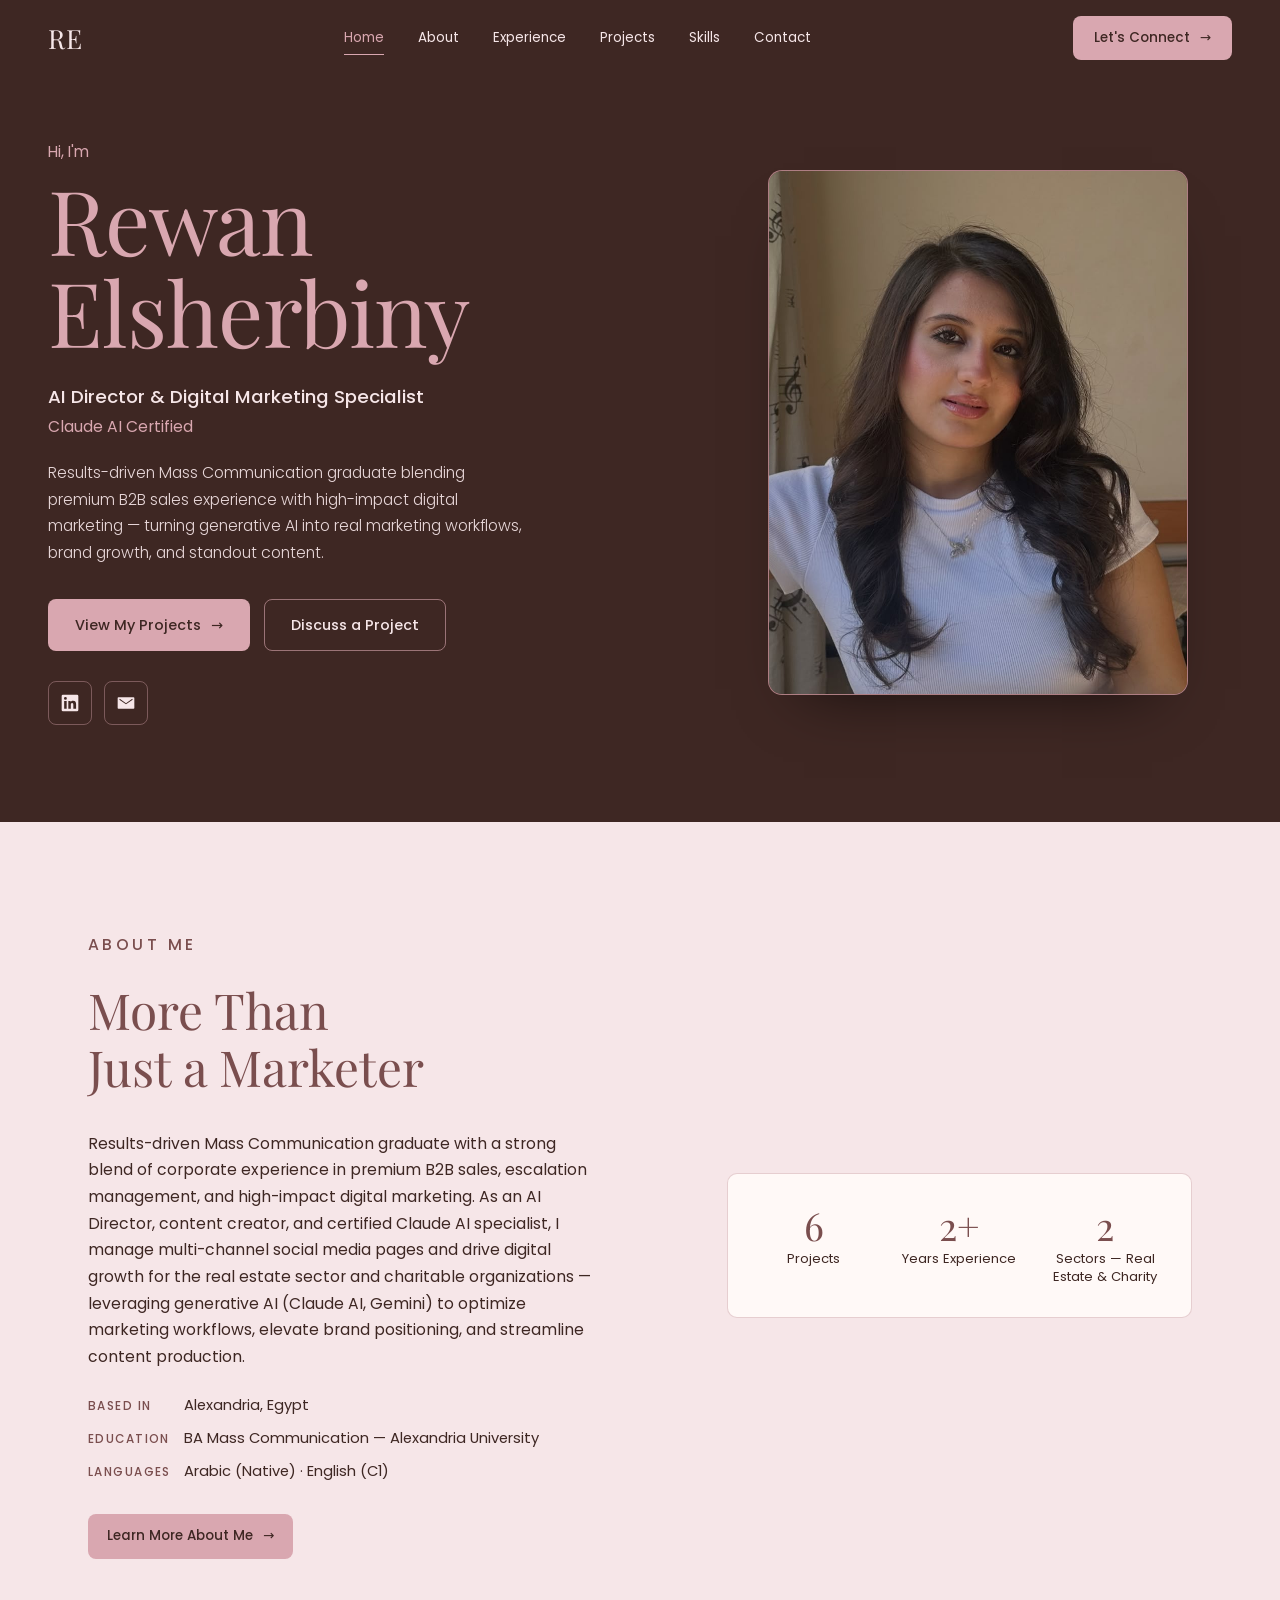
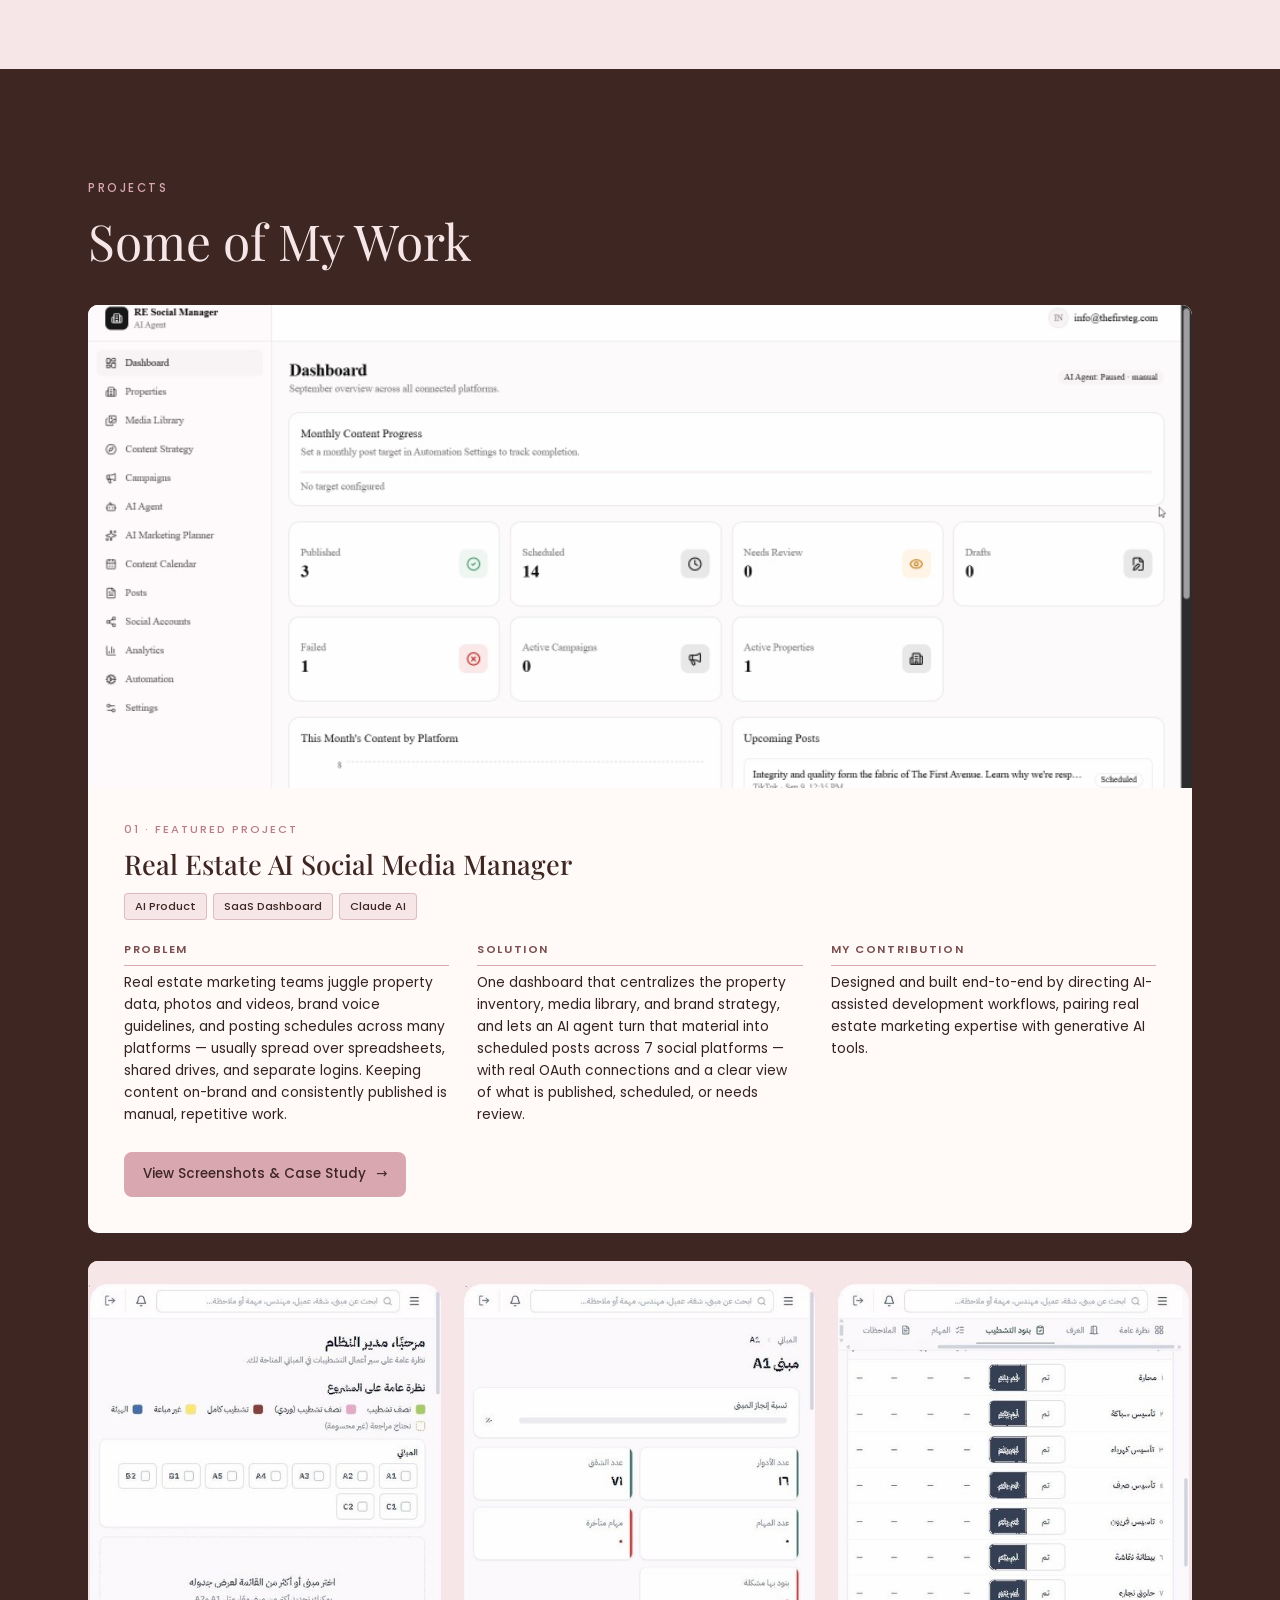
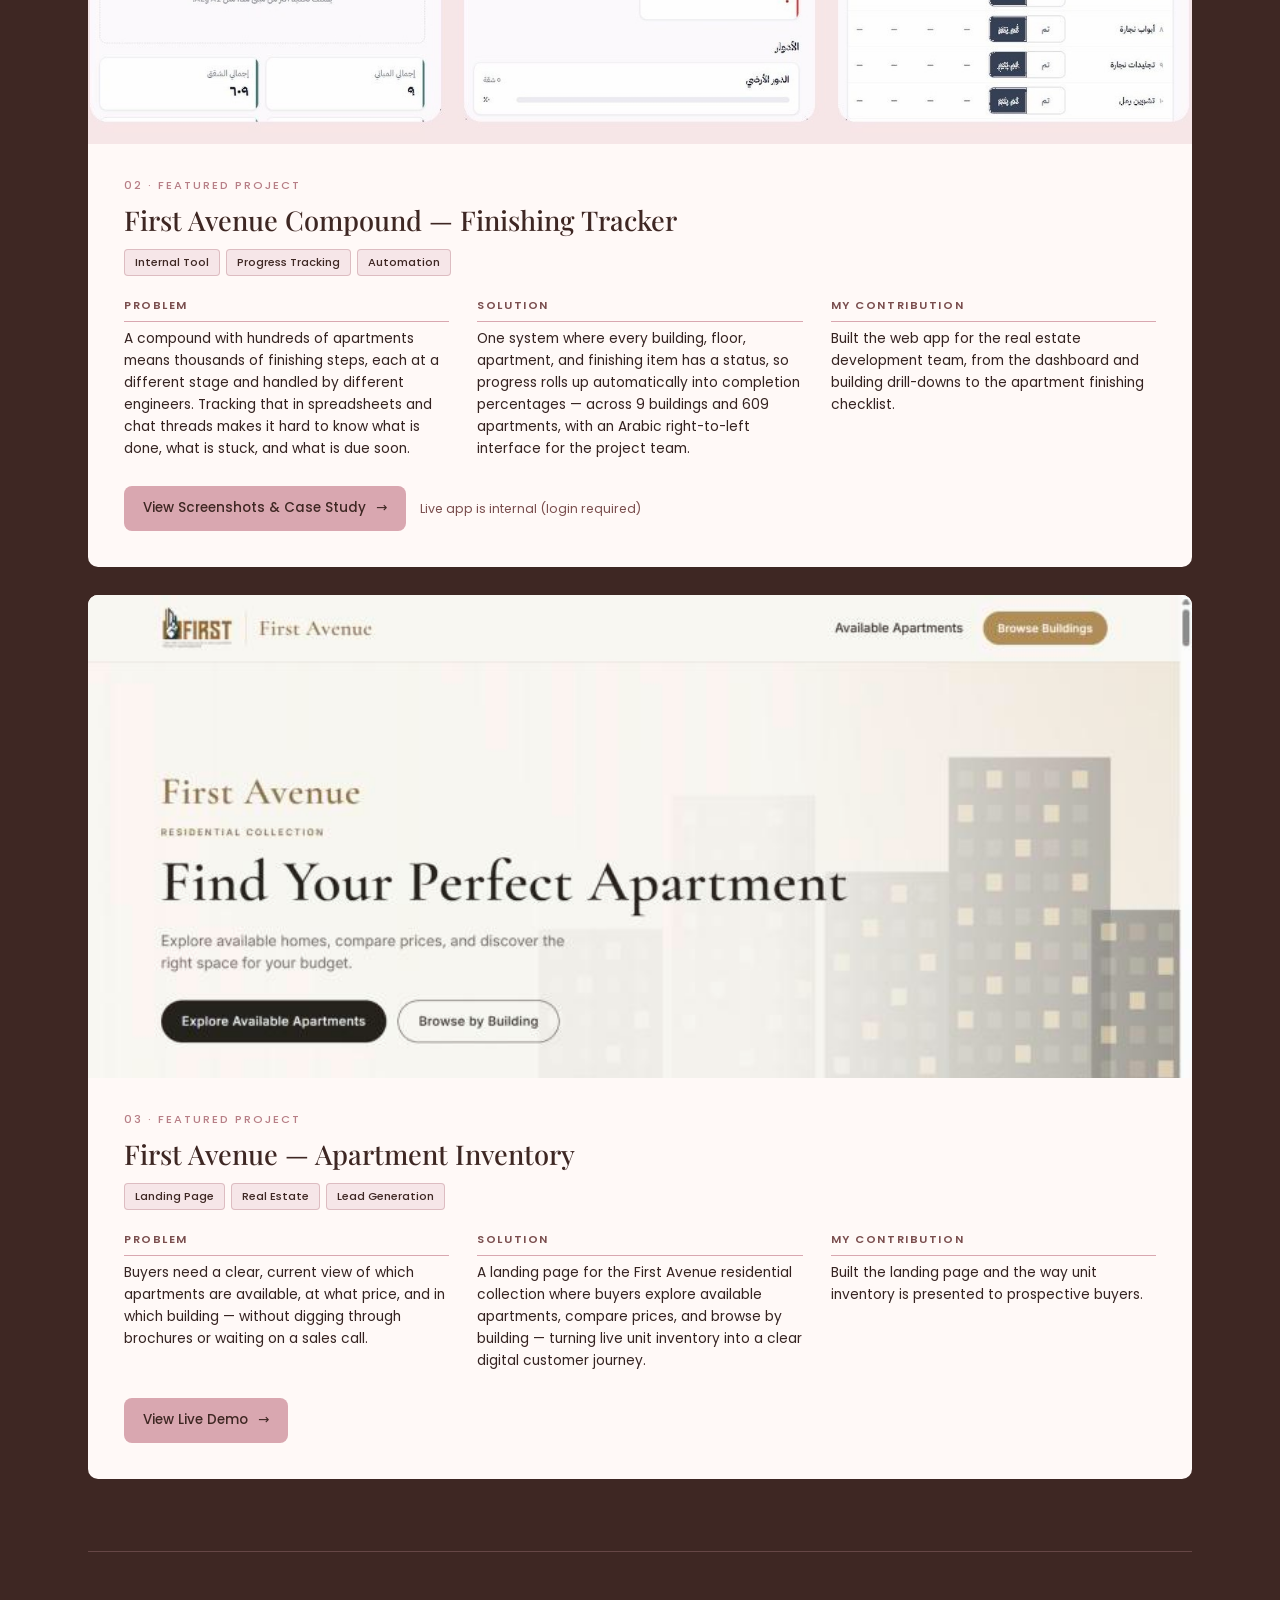
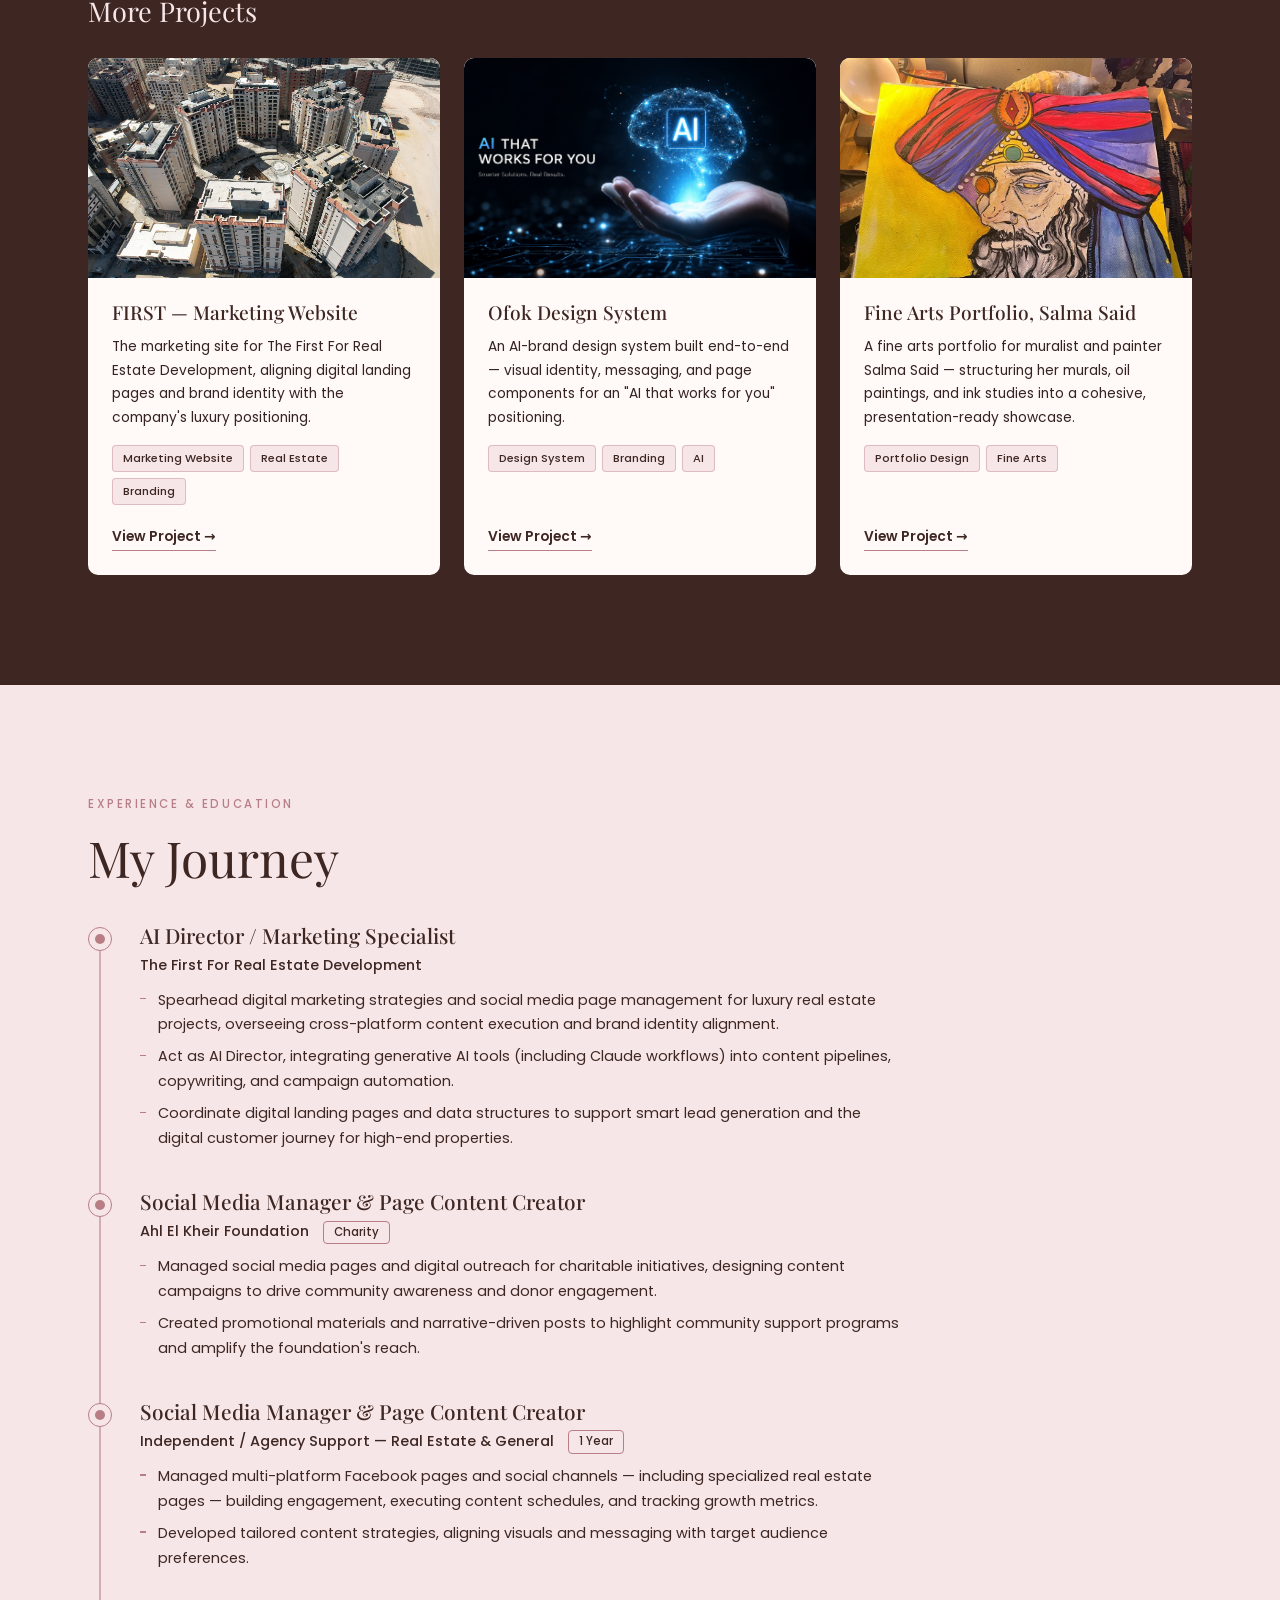
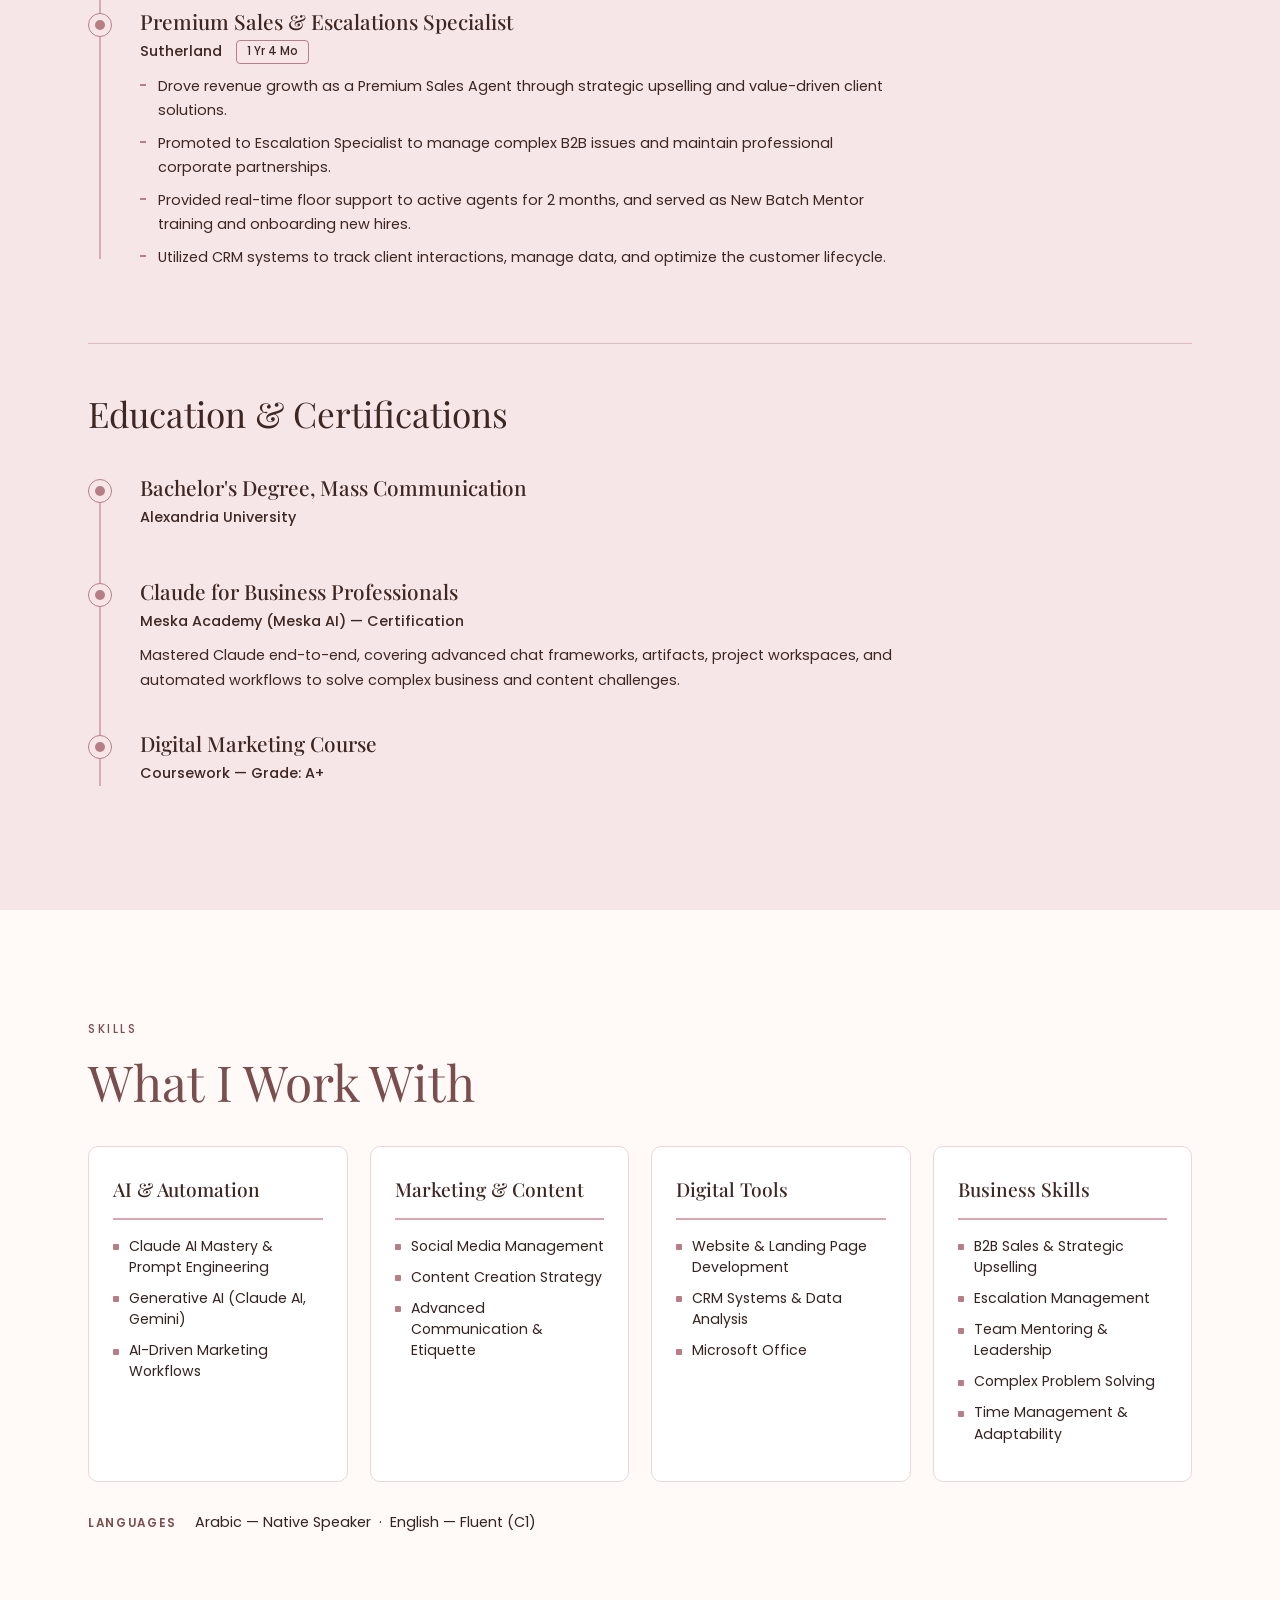
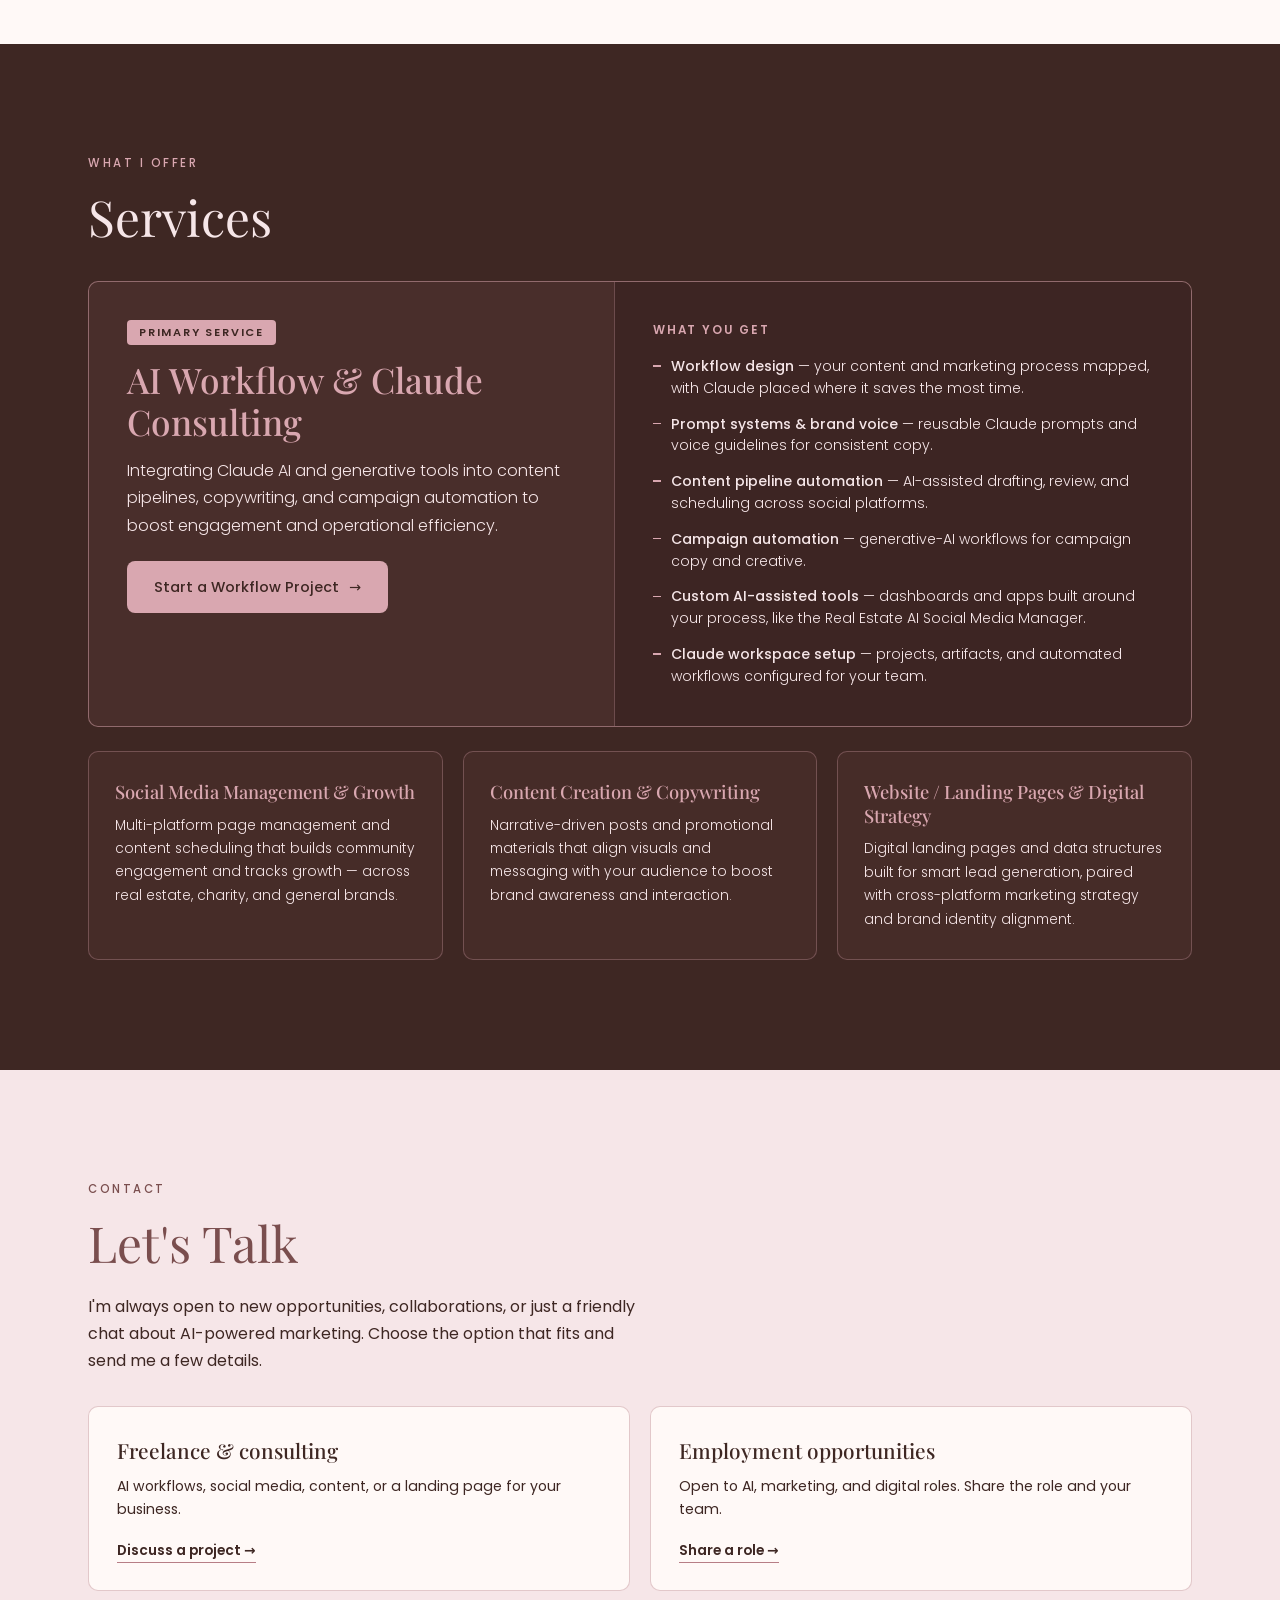
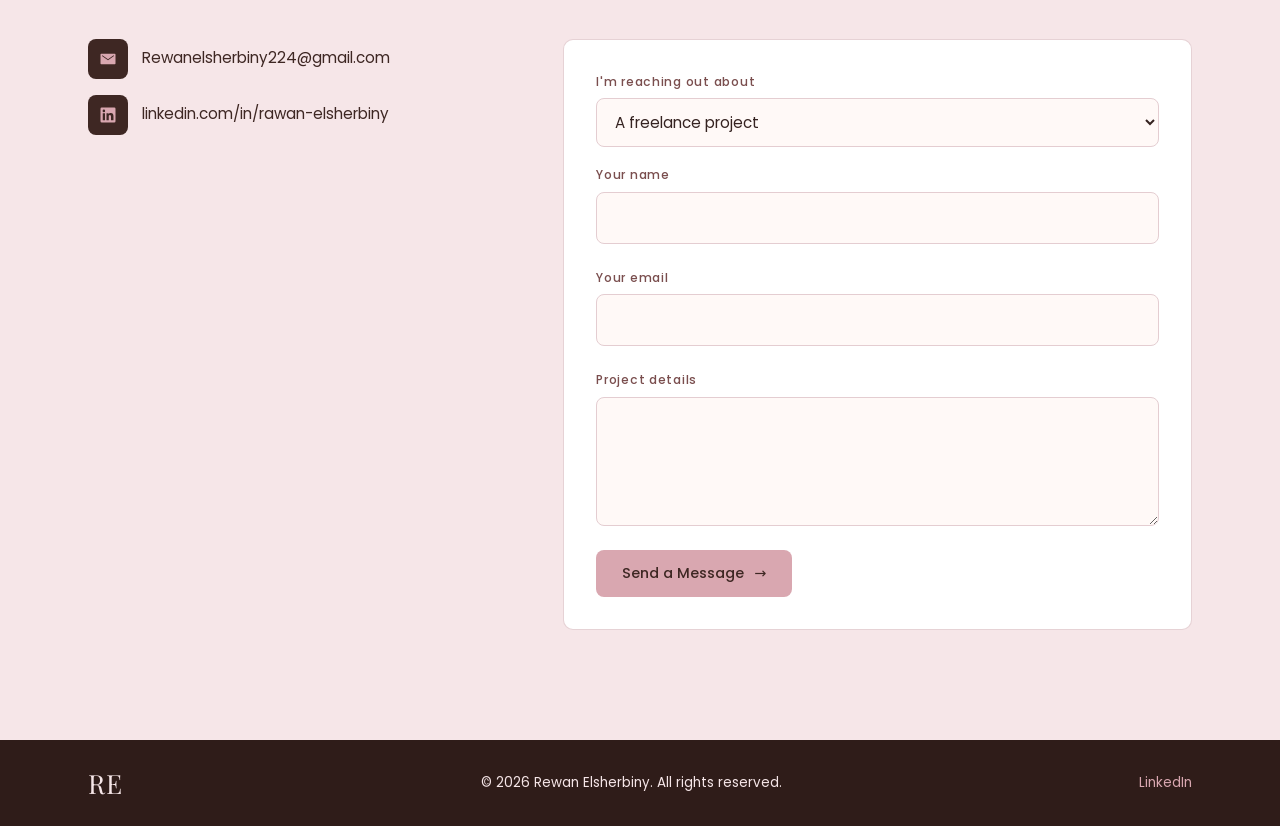
==== commit 7cb0d0b2: "Fix hero View My Projects button Co-Authored-By: Claude Sonnet 5.5 <noreply@anthropic.com> Claude-Se" ====
--- a/index.html
+++ b/index.html
@@ -53,7 +53,8 @@
           marketing — turning generative AI into real marketing workflows, brand growth, and standout content.
         </p>
         <div class="hero-actions">
-          \1\n          <a href="#contact" class="btn btn-outline" data-inquiry="freelance">Discuss a Project</a>
+          <a href="#projects" class="btn btn-pink">View My Projects <span aria-hidden="true">&rarr;</span></a>
+          <a href="#contact" class="btn btn-outline" data-inquiry="freelance">Discuss a Project</a>
         </div>
         <ul class="social" aria-label="Social links">
           <li><a href="https://www.linkedin.com/in/rawan-elsherbiny-99b7a0392" target="_blank" rel="noopener" aria-label="LinkedIn">
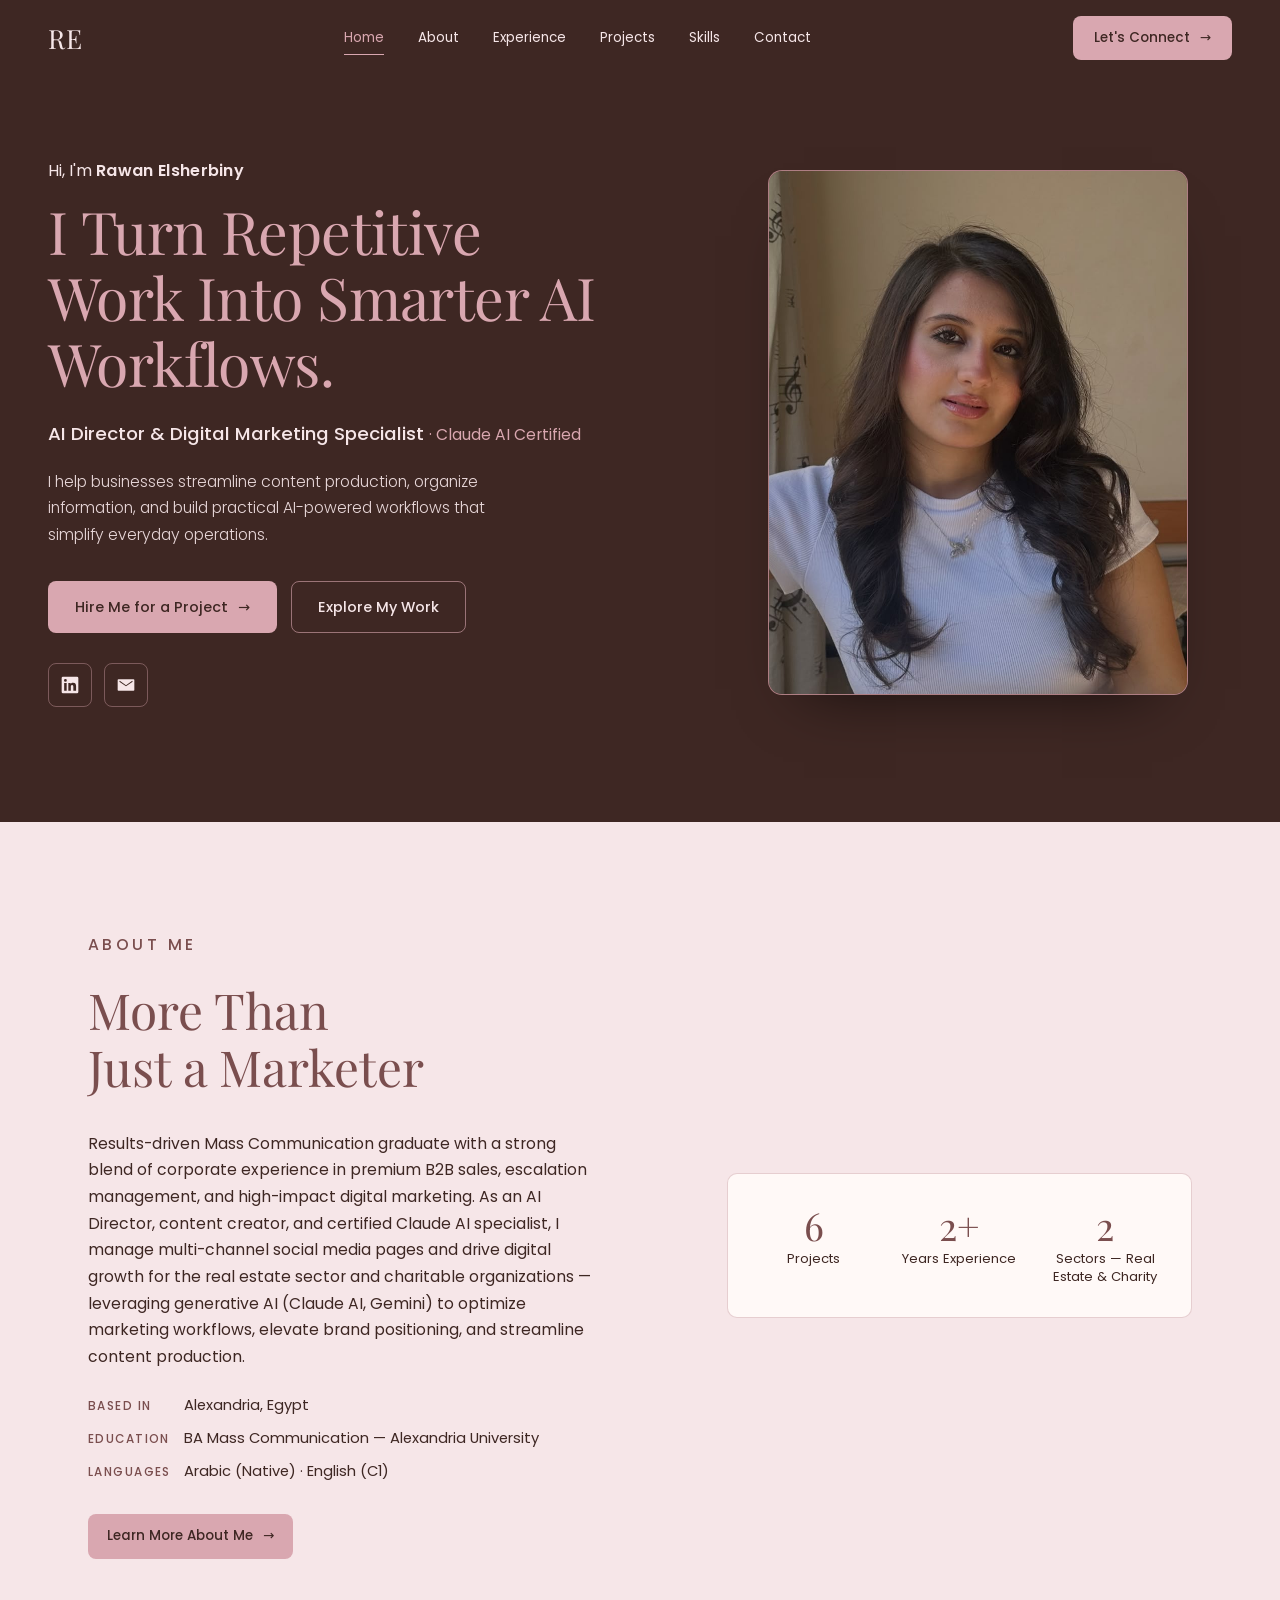
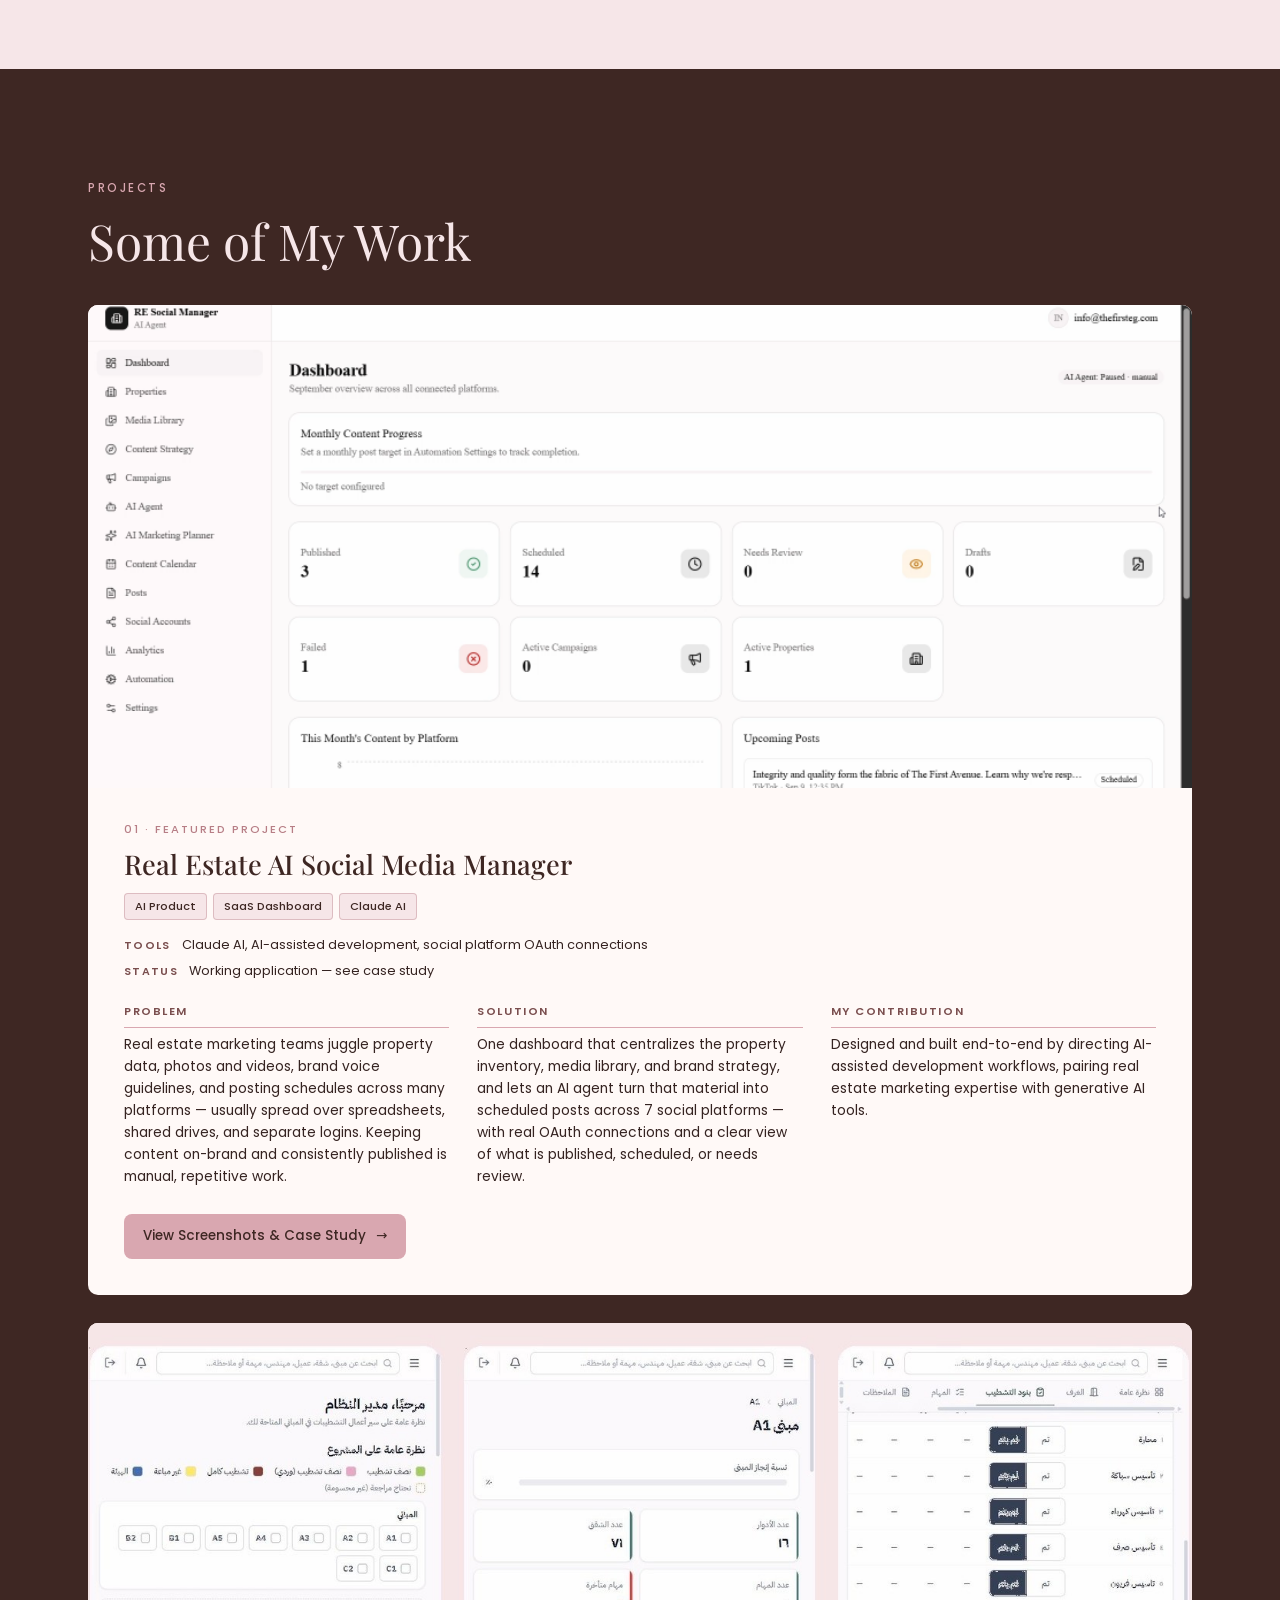
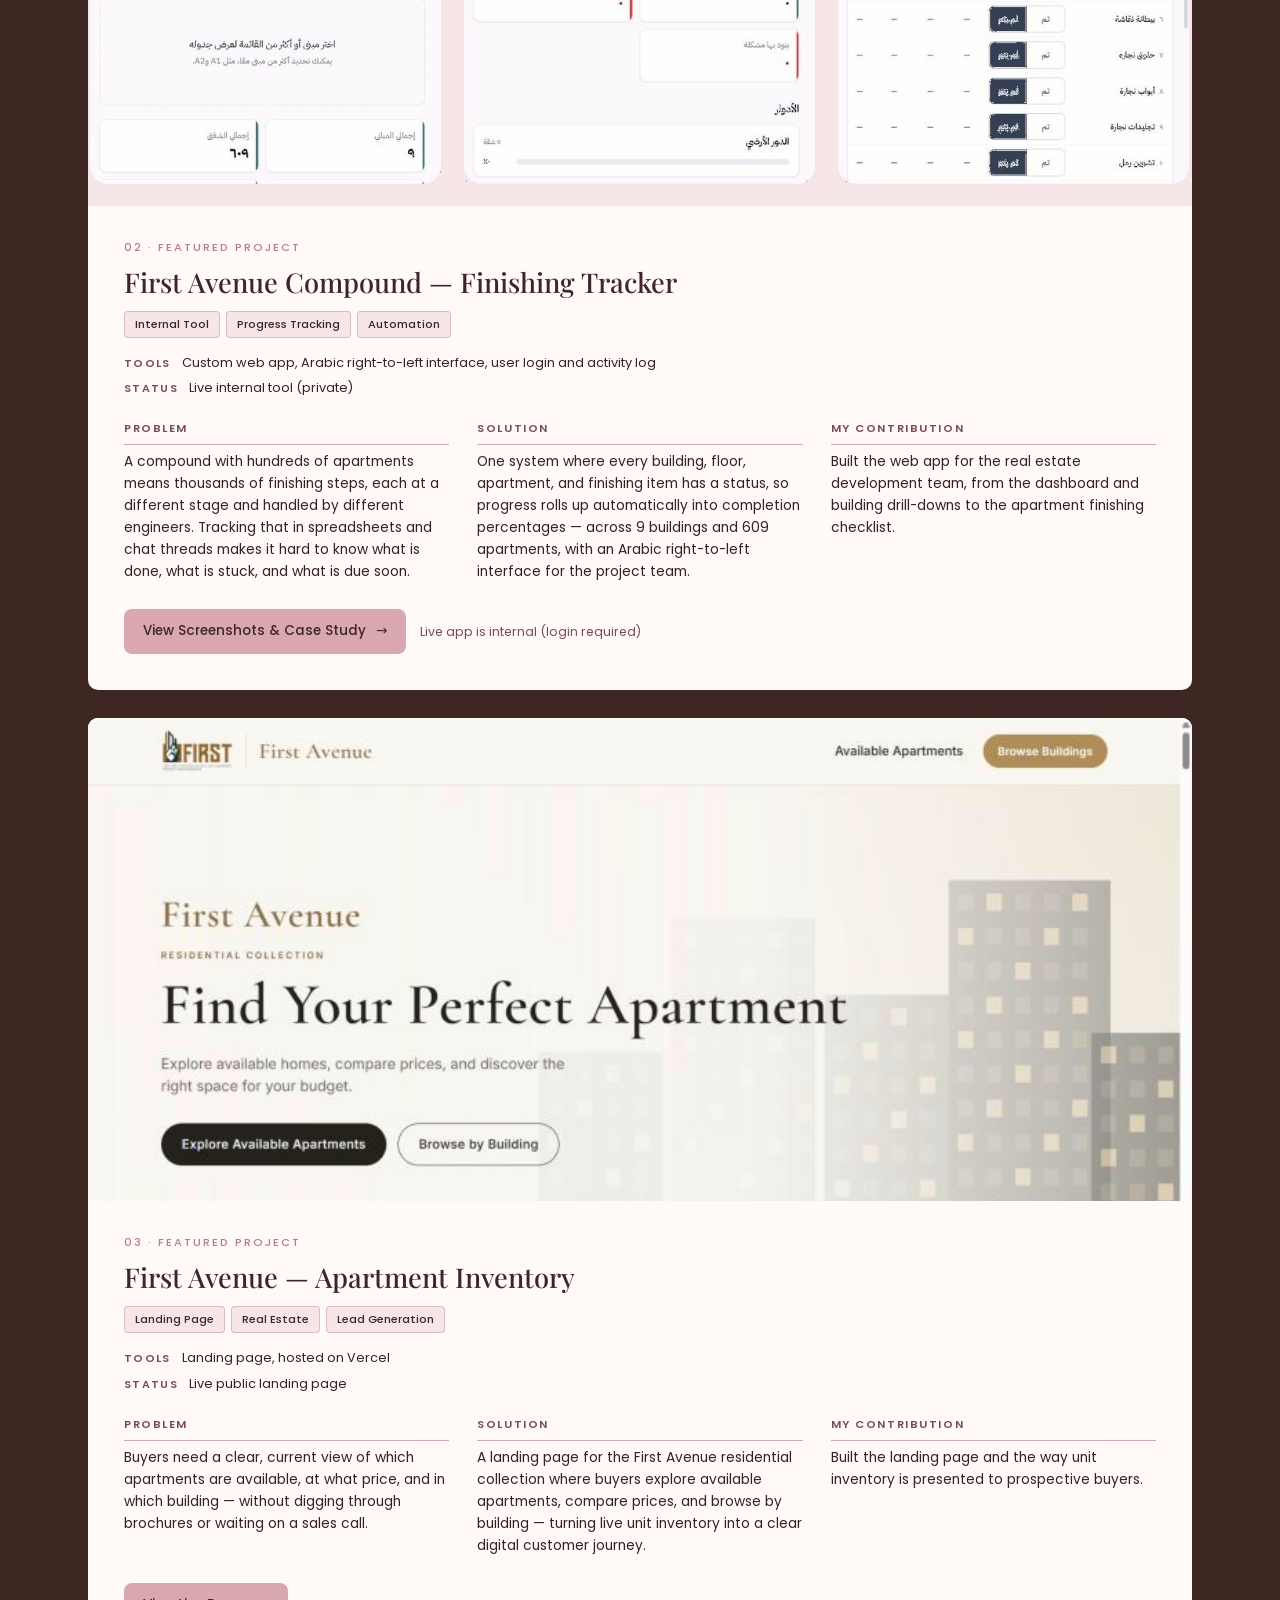
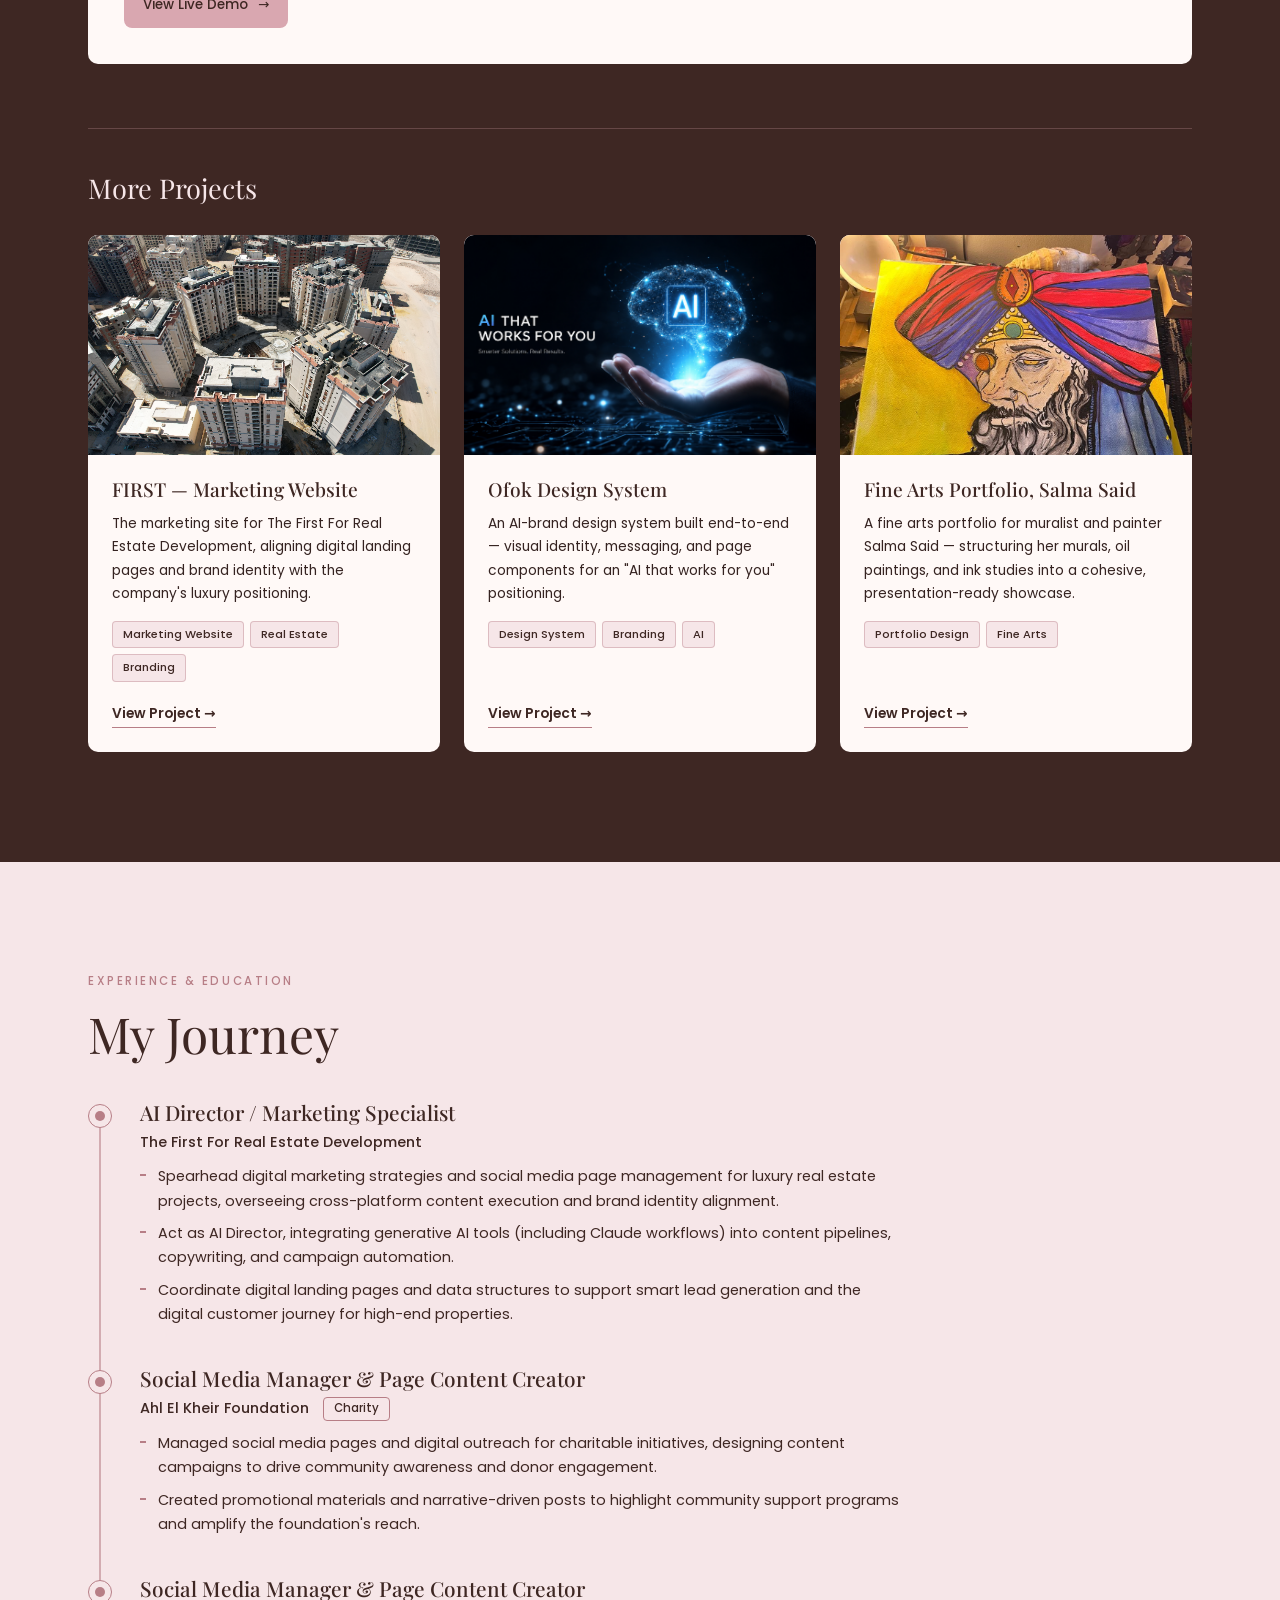
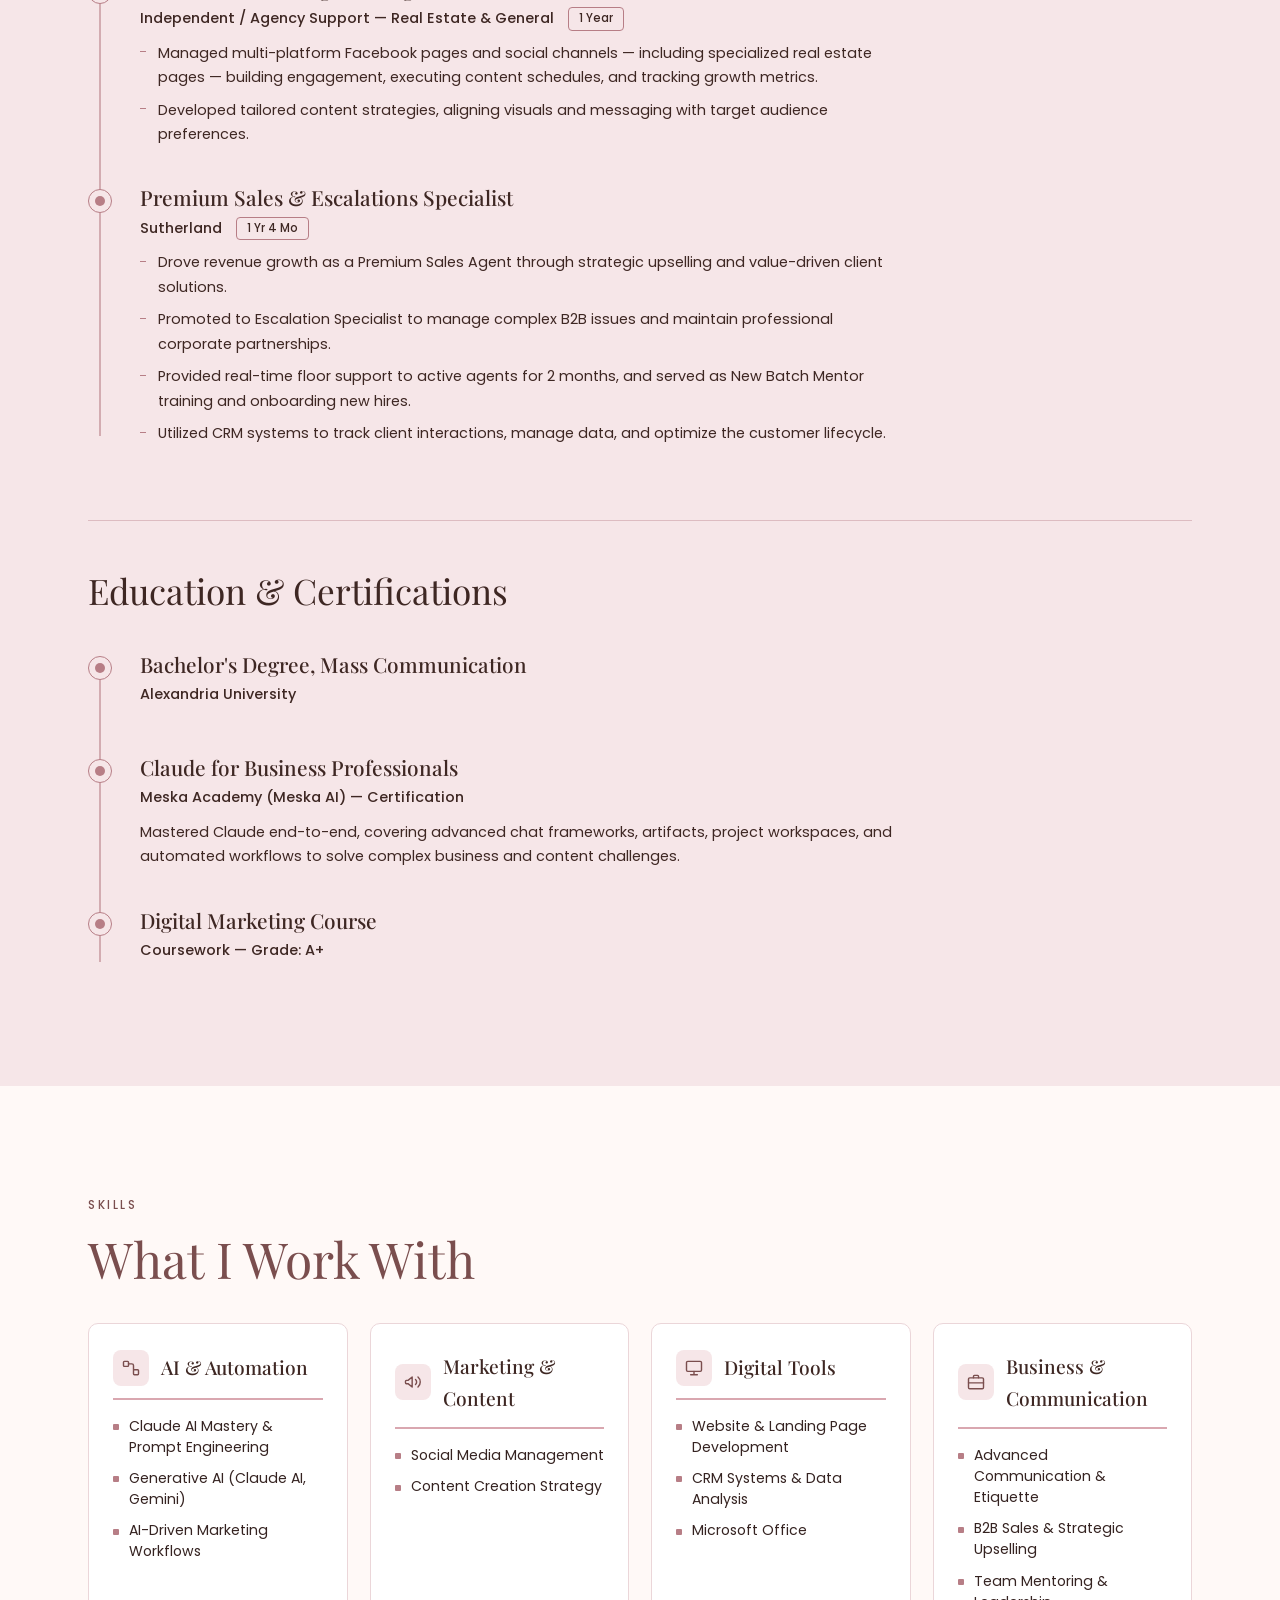
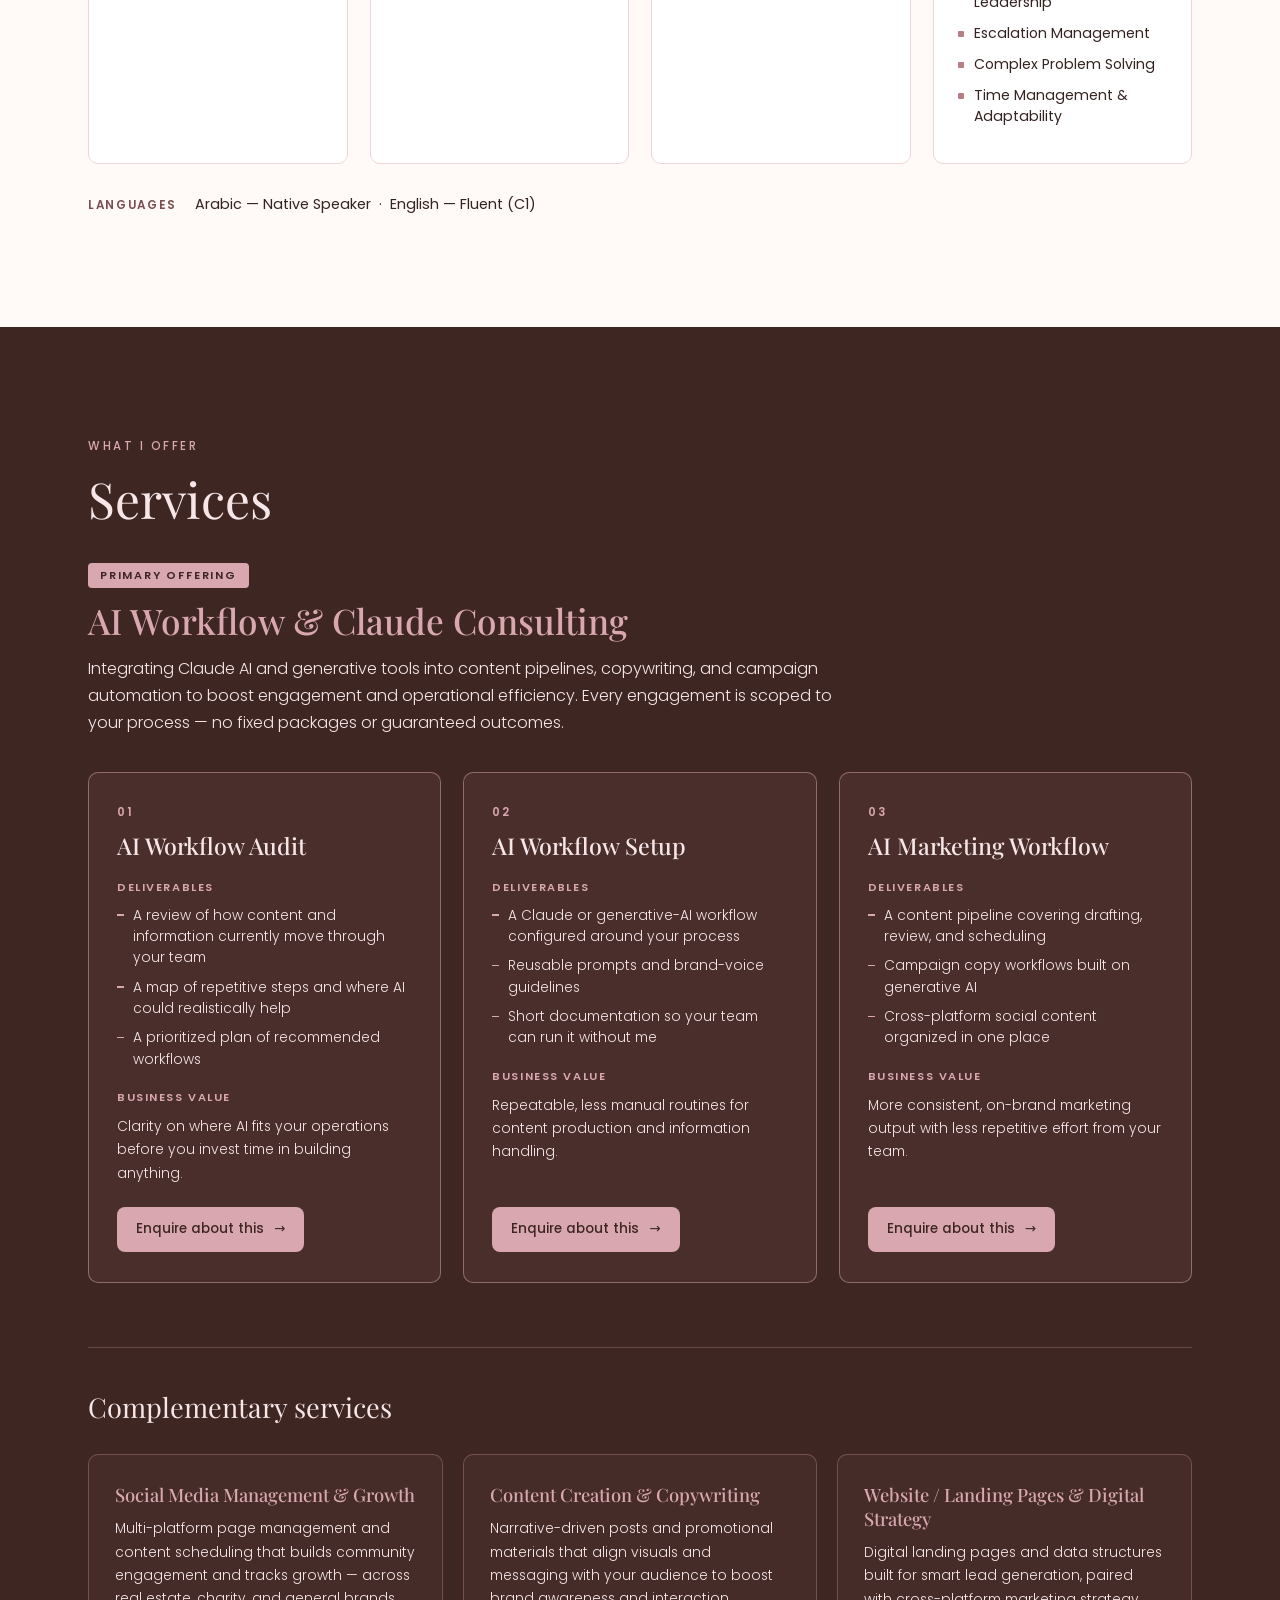
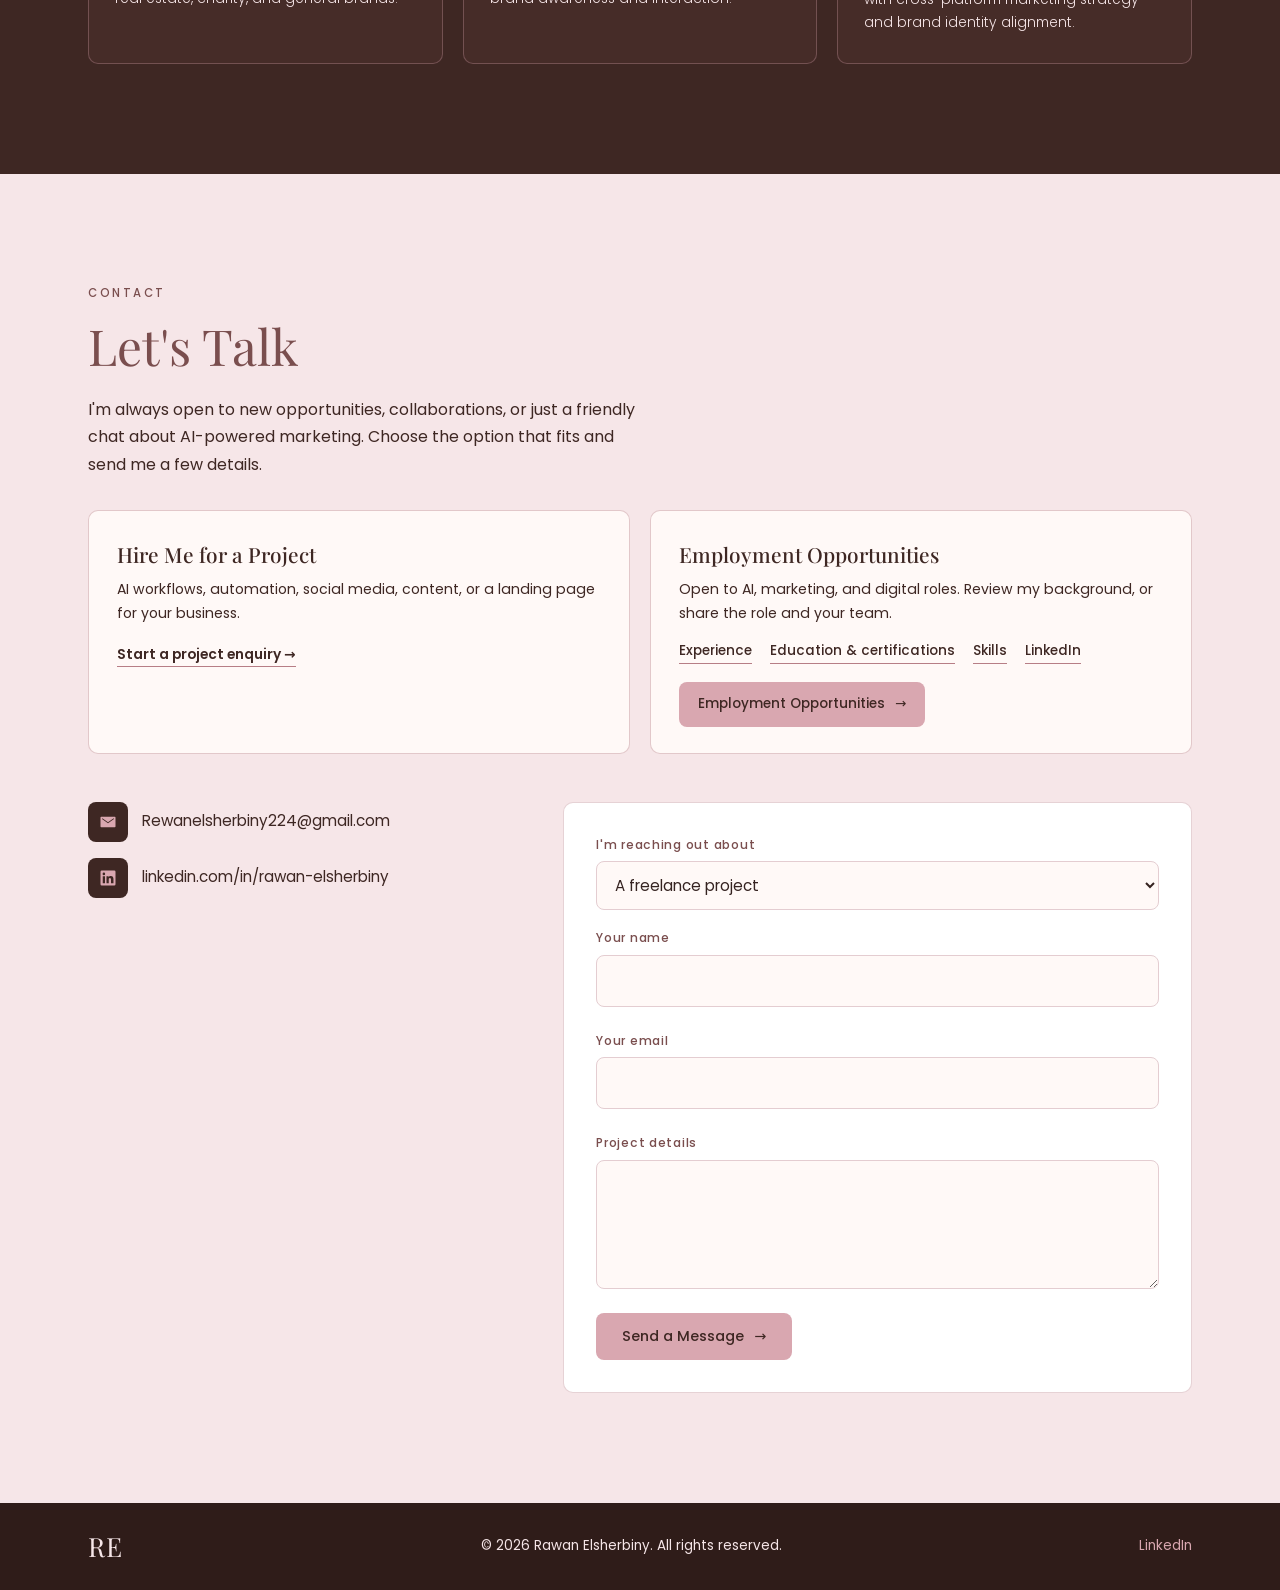
==== commit ca25f7e1: "Final refinement: Rawan name, AI-workflow hero, three AI services, enquiry paths, skills categories " ====
--- a/index.html
+++ b/index.html
@@ -3,17 +3,17 @@
 <head>
 <meta charset="UTF-8">
 <meta name="viewport" content="width=device-width, initial-scale=1.0">
-<title>Rewan Elsherbiny — AI Director &amp; Digital Marketing Specialist</title>
-<meta name="description" content="Rewan Elsherbiny is an AI Director, Digital Marketing Specialist, and Claude AI Certified professional based in Alexandria, Egypt — specializing in AI-driven marketing workflows, social media growth, content creation, and landing pages.">
-<meta property="og:title" content="Rewan Elsherbiny — AI Director & Digital Marketing Specialist">
-<meta property="og:description" content="Claude AI Certified AI Director blending strategic marketing, content creation, and generative AI workflows for real estate and beyond.">
+<title>Rawan Elsherbiny — AI Workflow Automation &amp; Digital Marketing</title>
+<meta name="description" content="Rawan Elsherbiny is an AI Director and Digital Marketing Specialist in Alexandria, Egypt, building practical AI workflows, automation, and content systems with Claude AI. Open to freelance projects and employment opportunities.">
+<meta property="og:title" content="Rawan Elsherbiny — AI Workflow Automation & Digital Marketing">
+<meta property="og:description" content="I help businesses streamline content production, organize information, and build practical AI-powered workflows.">
 <meta property="og:type" content="website">
 <meta property="og:image" content="images/rewan-profile.jpg?v=5">
 <link rel="icon" href="data:image/svg+xml,%3Csvg xmlns='http://www.w3.org/2000/svg' viewBox='0 0 100 100'%3E%3Crect width='100' height='100' rx='22' fill='%233E2723'/%3E%3Ctext x='46' y='66' font-size='52' font-family='Georgia,serif' fill='%23D9A7B0' text-anchor='middle'%3ERE%3C/text%3E%3C/svg%3E">
 <link rel="preconnect" href="https://fonts.googleapis.com">
 <link rel="preconnect" href="https://fonts.gstatic.com" crossorigin>
 <link href="https://fonts.googleapis.com/css2?family=Playfair+Display:wght@400;500;600&family=Poppins:wght@300;400;500;600&display=swap" rel="stylesheet">
-<link rel="stylesheet" href="css/style.css?v=10">
+<link rel="stylesheet" href="css/style.css?v=11">
 </head>
 <body class="no-js">
 <script>document.body.classList.remove("no-js");</script>
@@ -22,7 +22,7 @@
 
 <header class="nav" id="nav">
   <div class="nav-inner">
-    <a href="#top" class="nav-logo" aria-label="Rewan Elsherbiny — home">RE</a>
+    <a href="#top" class="nav-logo" aria-label="Rawan Elsherbiny — home">RE</a>
     <nav class="nav-links" id="navLinks" aria-label="Primary">
       <a href="#top" data-nav>Home</a>
       <a href="#about" data-nav>About</a>
@@ -45,16 +45,16 @@
   <section class="hero" id="top">
     <div class="hero-inner">
       <div class="hero-copy">
-        <p class="hero-hi">Hi, I'm</p>
-        <h1 class="hero-name">Rewan<br>Elsherbiny</h1>
-        <p class="hero-role">AI Director &amp; Digital Marketing Specialist<br><span>Claude AI Certified</span></p>
+        <p class="hero-hi">Hi, I'm <strong>Rawan Elsherbiny</strong></p>
+        <h1 class="hero-name">I Turn Repetitive Work Into Smarter AI Workflows.</h1>
+        <p class="hero-role">AI Director &amp; Digital Marketing Specialist <span>· Claude AI Certified</span></p>
         <p class="hero-summary">
-          Results-driven Mass Communication graduate blending premium B2B sales experience with high-impact digital
-          marketing — turning generative AI into real marketing workflows, brand growth, and standout content.
+          I help businesses streamline content production, organize information, and build practical AI-powered
+          workflows that simplify everyday operations.
         </p>
         <div class="hero-actions">
-          <a href="#projects" class="btn btn-pink">View My Projects <span aria-hidden="true">&rarr;</span></a>
-          <a href="#contact" class="btn btn-outline" data-inquiry="freelance">Discuss a Project</a>
+          <a href="#contact" class="btn btn-pink" data-inquiry="freelance">Hire Me for a Project <span aria-hidden="true">&rarr;</span></a>
+          <a href="#projects" class="btn btn-outline">Explore My Work</a>
         </div>
         <ul class="social" aria-label="Social links">
           <li><a href="https://www.linkedin.com/in/rawan-elsherbiny-99b7a0392" target="_blank" rel="noopener" aria-label="LinkedIn">
@@ -66,7 +66,7 @@
 
       <div class="hero-visual">
         <div class="portrait">
-          <img src="images/rewan-profile.jpg?v=5" alt="Portrait of Rewan Elsherbiny" width="830" height="1256" loading="eager">
+          <img src="images/rewan-profile.jpg?v=5" alt="Portrait of Rawan Elsherbiny" width="830" height="1256" loading="eager">
         </div>
       </div>
     </div>
@@ -117,6 +117,7 @@
             <p class="feature-num">01 &middot; Featured project</p>
             <h4>Real Estate AI Social Media Manager</h4>
             <ul class="tags"><li>AI Product</li><li>SaaS Dashboard</li><li>Claude AI</li></ul>
+            <p class="meta"><span><strong>Tools</strong> Claude AI, AI-assisted development, social platform OAuth connections</span><span><strong>Status</strong> Working application — see case study</span></p>
             <dl class="case">
               <div><dt>Problem</dt><dd>Real estate marketing teams juggle property data, photos and videos, brand voice guidelines, and posting schedules across many platforms — usually spread over spreadsheets, shared drives, and separate logins. Keeping content on-brand and consistently published is manual, repetitive work.</dd></div>
               <div><dt>Solution</dt><dd>One dashboard that centralizes the property inventory, media library, and brand strategy, and lets an AI agent turn that material into scheduled posts across 7 social platforms — with real OAuth connections and a clear view of what is published, scheduled, or needs review.</dd></div>
@@ -132,6 +133,7 @@
             <p class="feature-num">02 &middot; Featured project</p>
             <h4>First Avenue Compound — Finishing Tracker</h4>
             <ul class="tags"><li>Internal Tool</li><li>Progress Tracking</li><li>Automation</li></ul>
+            <p class="meta"><span><strong>Tools</strong> Custom web app, Arabic right-to-left interface, user login and activity log</span><span><strong>Status</strong> Live internal tool (private)</span></p>
             <dl class="case">
               <div><dt>Problem</dt><dd>A compound with hundreds of apartments means thousands of finishing steps, each at a different stage and handled by different engineers. Tracking that in spreadsheets and chat threads makes it hard to know what is done, what is stuck, and what is due soon.</dd></div>
               <div><dt>Solution</dt><dd>One system where every building, floor, apartment, and finishing item has a status, so progress rolls up automatically into completion percentages — across 9 buildings and 609 apartments, with an Arabic right-to-left interface for the project team.</dd></div>
@@ -147,6 +149,7 @@
             <p class="feature-num">03 &middot; Featured project</p>
             <h4>First Avenue — Apartment Inventory</h4>
             <ul class="tags"><li>Landing Page</li><li>Real Estate</li><li>Lead Generation</li></ul>
+            <p class="meta"><span><strong>Tools</strong> Landing page, hosted on Vercel</span><span><strong>Status</strong> Live public landing page</span></p>
             <dl class="case">
               <div><dt>Problem</dt><dd>Buyers need a clear, current view of which apartments are available, at what price, and in which building — without digging through brochures or waiting on a sales call.</dd></div>
               <div><dt>Solution</dt><dd>A landing page for the First Avenue residential collection where buyers explore available apartments, compare prices, and browse by building — turning live unit inventory into a clear digital customer journey.</dd></div>
@@ -281,20 +284,20 @@
       <h2 class="h2 reveal">What I Work With</h2>
       <div class="skills-grid">
         <div class="skill-group reveal">
-          <h3>AI &amp; Automation</h3>
+          <h3><span class="sk-ico" aria-hidden="true"><svg viewBox="0 0 24 24" fill="none" stroke="currentColor" stroke-width="1.7" stroke-linecap="round" stroke-linejoin="round"><rect x="3" y="4" width="6" height="6" rx="1"/><rect x="15" y="14" width="6" height="6" rx="1"/><path d="M9 7h4a2 2 0 0 1 2 2v5"/></svg></span>AI &amp; Automation</h3>
           <ul><li>Claude AI Mastery &amp; Prompt Engineering</li><li>Generative AI (Claude AI, Gemini)</li><li>AI-Driven Marketing Workflows</li></ul>
         </div>
         <div class="skill-group reveal">
-          <h3>Marketing &amp; Content</h3>
-          <ul><li>Social Media Management</li><li>Content Creation Strategy</li><li>Advanced Communication &amp; Etiquette</li></ul>
+          <h3><span class="sk-ico" aria-hidden="true"><svg viewBox="0 0 24 24" fill="none" stroke="currentColor" stroke-width="1.7" stroke-linecap="round" stroke-linejoin="round"><path d="M3 11v2a1 1 0 0 0 1 1h2l5 4V6L6 10H4a1 1 0 0 0-1 1z"/><path d="M15 9a4 4 0 0 1 0 6M18 6a8 8 0 0 1 0 12"/></svg></span>Marketing &amp; Content</h3>
+          <ul><li>Social Media Management</li><li>Content Creation Strategy</li></ul>
         </div>
         <div class="skill-group reveal">
-          <h3>Digital Tools</h3>
+          <h3><span class="sk-ico" aria-hidden="true"><svg viewBox="0 0 24 24" fill="none" stroke="currentColor" stroke-width="1.7" stroke-linecap="round" stroke-linejoin="round"><rect x="3" y="4" width="18" height="12" rx="1.5"/><path d="M8 20h8M12 16v4"/></svg></span>Digital Tools</h3>
           <ul><li>Website &amp; Landing Page Development</li><li>CRM Systems &amp; Data Analysis</li><li>Microsoft Office</li></ul>
         </div>
         <div class="skill-group reveal">
-          <h3>Business Skills</h3>
-          <ul><li>B2B Sales &amp; Strategic Upselling</li><li>Escalation Management</li><li>Team Mentoring &amp; Leadership</li><li>Complex Problem Solving</li><li>Time Management &amp; Adaptability</li></ul>
+          <h3><span class="sk-ico" aria-hidden="true"><svg viewBox="0 0 24 24" fill="none" stroke="currentColor" stroke-width="1.7" stroke-linecap="round" stroke-linejoin="round"><rect x="3" y="7" width="18" height="13" rx="1.5"/><path d="M9 7V5a1 1 0 0 1 1-1h4a1 1 0 0 1 1 1v2M3 13h18"/></svg></span>Business &amp; Communication</h3>
+          <ul><li>Advanced Communication &amp; Etiquette</li><li>B2B Sales &amp; Strategic Upselling</li><li>Team Mentoring &amp; Leadership</li><li>Escalation Management</li><li>Complex Problem Solving</li><li>Time Management &amp; Adaptability</li></ul>
         </div>
       </div>
       <p class="languages reveal"><strong>Languages</strong> Arabic — Native Speaker &nbsp;·&nbsp; English — Fluent (C1)</p>
@@ -307,26 +310,42 @@
       <p class="label label-pink reveal">What I Offer</p>
       <h2 class="h2 reveal">Services</h2>
 
-      <article class="service-primary reveal">
-        <div class="sp-main">
-          <p class="badge">Primary service</p>
-          <h3>AI Workflow &amp; Claude Consulting</h3>
-          <p>Integrating Claude AI and generative tools into content pipelines, copywriting, and campaign automation to boost engagement and operational efficiency.</p>
-          <a href="#contact" class="btn btn-pink" data-inquiry="freelance">Start a Workflow Project <span aria-hidden="true">&rarr;</span></a>
-        </div>
-        <div class="sp-list">
-          <h4>What you get</h4>
-          <ul>
-            <li><strong>Workflow design</strong> — your content and marketing process mapped, with Claude placed where it saves the most time.</li>
-            <li><strong>Prompt systems &amp; brand voice</strong> — reusable Claude prompts and voice guidelines for consistent copy.</li>
-            <li><strong>Content pipeline automation</strong> — AI-assisted drafting, review, and scheduling across social platforms.</li>
-            <li><strong>Campaign automation</strong> — generative-AI workflows for campaign copy and creative.</li>
-            <li><strong>Custom AI-assisted tools</strong> — dashboards and apps built around your process, like the Real Estate AI Social Media Manager.</li>
-            <li><strong>Claude workspace setup</strong> — projects, artifacts, and automated workflows configured for your team.</li>
-          </ul>
-        </div>
-      </article>
-
+      <div class="svc-intro reveal">
+        <p class="badge">Primary offering</p>
+        <h3>AI Workflow &amp; Claude Consulting</h3>
+        <p>Integrating Claude AI and generative tools into content pipelines, copywriting, and campaign automation to boost engagement and operational efficiency. Every engagement is scoped to your process — no fixed packages or guaranteed outcomes.</p>
+      </div>
+      <div class="svc-grid">
+        <article class="svc reveal">
+          <p class="svc-num">01</p>
+          <h4>AI Workflow Audit</h4>
+          <h5>Deliverables</h5>
+          <ul><li>A review of how content and information currently move through your team</li><li>A map of repetitive steps and where AI could realistically help</li><li>A prioritized plan of recommended workflows</li></ul>
+          <h5>Business value</h5>
+          <p>Clarity on where AI fits your operations before you invest time in building anything.</p>
+          <a href="#contactForm" class="btn btn-pink btn-sm" data-inquiry="freelance" data-service="AI Workflow Audit">Enquire about this <span aria-hidden="true">&rarr;</span></a>
+        </article>
+        <article class="svc reveal">
+          <p class="svc-num">02</p>
+          <h4>AI Workflow Setup</h4>
+          <h5>Deliverables</h5>
+          <ul><li>A Claude or generative-AI workflow configured around your process</li><li>Reusable prompts and brand-voice guidelines</li><li>Short documentation so your team can run it without me</li></ul>
+          <h5>Business value</h5>
+          <p>Repeatable, less manual routines for content production and information handling.</p>
+          <a href="#contactForm" class="btn btn-pink btn-sm" data-inquiry="freelance" data-service="AI Workflow Setup">Enquire about this <span aria-hidden="true">&rarr;</span></a>
+        </article>
+        <article class="svc reveal">
+          <p class="svc-num">03</p>
+          <h4>AI Marketing Workflow</h4>
+          <h5>Deliverables</h5>
+          <ul><li>A content pipeline covering drafting, review, and scheduling</li><li>Campaign copy workflows built on generative AI</li><li>Cross-platform social content organized in one place</li></ul>
+          <h5>Business value</h5>
+          <p>More consistent, on-brand marketing output with less repetitive effort from your team.</p>
+          <a href="#contactForm" class="btn btn-pink btn-sm" data-inquiry="freelance" data-service="AI Marketing Workflow">Enquire about this <span aria-hidden="true">&rarr;</span></a>
+        </article>
+      </div>
+
+      <h3 class="more-h reveal">Complementary services</h3>
       <div class="services-grid">
         <div class="service-card reveal">
           <h3>Social Media Management &amp; Growth</h3>
@@ -353,15 +372,19 @@
 
       <div class="paths reveal">
         <a class="path" href="#contactForm" data-inquiry="freelance">
-          <h3>Freelance &amp; consulting</h3>
-          <p>AI workflows, social media, content, or a landing page for your business.</p>
-          <span class="path-cta">Discuss a project <span aria-hidden="true">&rarr;</span></span>
+          <h3>Hire Me for a Project</h3>
+          <p>AI workflows, automation, social media, content, or a landing page for your business.</p>
+          <span class="path-cta">Start a project enquiry <span aria-hidden="true">&rarr;</span></span>
         </a>
-        <a class="path" href="#contactForm" data-inquiry="employment">
-          <h3>Employment opportunities</h3>
-          <p>Open to AI, marketing, and digital roles. Share the role and your team.</p>
-          <span class="path-cta">Share a role <span aria-hidden="true">&rarr;</span></span>
-        </a>
+        <div class="path path-emp">
+          <h3>Employment Opportunities</h3>
+          <p>Open to AI, marketing, and digital roles. Review my background, or share the role and your team.</p>
+          <p class="recruiter-links"><a href="#experience">Experience</a><a href="#experience">Education &amp; certifications</a><a href="#skills">Skills</a><a href="https://www.linkedin.com/in/rawan-elsherbiny-99b7a0392" target="_blank" rel="noopener">LinkedIn</a></p>
+          <div class="path-actions">
+            <a class="btn btn-pink btn-sm" href="#contactForm" data-inquiry="employment">Employment Opportunities <span aria-hidden="true">&rarr;</span></a>
+            <a class="btn btn-dark btn-sm" id="cvLink" href="cv/Rawan-Elsherbiny-CV.pdf" target="_blank" rel="noopener" hidden>Download CV</a>
+          </div>
+        </div>
       </div>
 
       <div class="contact-grid">
@@ -408,7 +431,7 @@
 <footer class="footer">
   <div class="container footer-inner">
     <a href="#top" class="nav-logo" aria-label="Back to top">RE</a>
-    <p>&copy; <span id="year"></span> Rewan Elsherbiny. All rights reserved.</p>
+    <p>&copy; <span id="year"></span> Rawan Elsherbiny. All rights reserved.</p>
     <a href="https://www.linkedin.com/in/rawan-elsherbiny-99b7a0392" target="_blank" rel="noopener" class="footer-social">LinkedIn</a>
   </div>
 </footer>
--- a/css/style.css
+++ b/css/style.css
@@ -70,8 +70,9 @@
 /* Hero */
 .hero { background: var(--choc); color: var(--blush); padding: calc(var(--nav-h) + 56px) 0 90px; }
 .hero-inner { max-width: 1240px; margin: 0 auto; padding: 0 28px; display: grid; grid-template-columns: 1.1fr .9fr; gap: 56px; align-items: center; min-height: 600px; }
-.hero-hi { color: var(--pink); font-size: .95rem; margin-bottom: 8px; }
-.hero-name { font-family: var(--ff-head); font-weight: 400; font-size: clamp(3rem, 7vw, 6rem); line-height: 1.03; color: var(--pink); letter-spacing: -.01em; margin-bottom: 26px; }
+.hero-hi { color: var(--blush); font-size: 1rem; margin-bottom: 14px; }
+.hero-hi strong { font-weight: 600; letter-spacing: .02em; }
+.hero-name { font-family: var(--ff-head); font-weight: 400; font-size: clamp(2.4rem, 4.6vw, 4.2rem); line-height: 1.12; color: var(--pink); letter-spacing: -.01em; margin-bottom: 24px; max-width: 16ch; }
 .hero-role { font-size: 1.15rem; font-weight: 500; line-height: 1.55; margin-bottom: 20px; }
 .hero-role span { color: var(--pink); font-weight: 400; font-size: .98rem; }
 .hero-summary { max-width: 48ch; font-size: .98rem; font-weight: 300; color: rgba(246,230,232,.92); margin-bottom: 32px; }
@@ -241,7 +242,7 @@
   .stat-card { padding: 22px 12px; }
   .stat-card dt { font-size: 1.9rem; }
   .stat-card dd { font-size: .74rem; }
-  .hero-name { font-size: clamp(2.8rem, 14vw, 4rem); }
+  .hero-name { font-size: clamp(2.1rem, 9.5vw, 2.8rem); }
   .hero-role { font-size: 1.02rem; }
   .feature-body, .sp-main, .sp-list { padding: 26px 22px; }
   .feature-media { aspect-ratio: 16/10; }
@@ -255,3 +256,35 @@
   *, *::before, *::after { transition-duration: .01ms !important; }
   .reveal { opacity: 1; transform: none; }
 }
+
+/* Final refinement additions */
+[hidden] { display: none !important; }
+.meta { display: grid; gap: 4px; font-size: .8rem; margin: 2px 0 0; color: var(--ink); }
+.meta strong { color: var(--warm); font-size: .68rem; letter-spacing: .12em; text-transform: uppercase; margin-right: 8px; font-weight: 600; }
+.skill-group h3 { display: flex; align-items: center; gap: 12px; }
+.sk-ico { flex: none; width: 36px; height: 36px; border-radius: 8px; background: var(--blush); color: var(--warm); display: grid; place-items: center; }
+.sk-ico svg { width: 20px; height: 20px; }
+.svc-intro { max-width: 760px; margin-bottom: 36px; display: grid; gap: 12px; justify-items: start; }
+.svc-intro h3 { font-family: var(--ff-head); font-weight: 500; font-size: clamp(1.7rem, 3vw, 2.2rem); color: var(--pink); line-height: 1.2; }
+.svc-intro p:not(.badge) { font-weight: 300; }
+.svc-grid { display: grid; grid-template-columns: repeat(3, 1fr); gap: 22px; }
+.svc { display: flex; flex-direction: column; border: 1px solid rgba(217,167,176,.5); border-radius: var(--radius); background: rgba(122,78,78,.2); padding: 30px 28px; }
+.svc-num { font-size: .72rem; letter-spacing: .18em; color: var(--pink); font-weight: 600; margin-bottom: 8px; }
+.svc h4 { font-family: var(--ff-head); font-weight: 500; font-size: 1.45rem; color: var(--blush); margin-bottom: 18px; line-height: 1.25; }
+.svc h5 { font-size: .7rem; letter-spacing: .14em; text-transform: uppercase; color: var(--pink); font-weight: 600; margin: 0 0 8px; }
+.svc ul { display: grid; gap: 8px; margin-bottom: 18px; }
+.svc li { position: relative; padding-left: 16px; font-size: .86rem; font-weight: 300; line-height: 1.55; }
+.svc li::before { content: ""; position: absolute; left: 0; top: .7em; width: 7px; height: 1.5px; background: var(--pink); }
+.svc p:not(.svc-num) { font-size: .86rem; font-weight: 300; margin-bottom: 22px; }
+.svc .btn { margin-top: auto; align-self: flex-start; }
+.services-grid { margin-top: 0; }
+.dark .more-h { margin-top: 64px; }
+.btn-dark { background: var(--choc); color: var(--blush); }
+.btn-dark:hover { background: var(--warm); }
+.path-emp { cursor: default; }
+.path-emp:hover { transform: none; border-color: rgba(183,126,134,.4); }
+.recruiter-links { display: flex; flex-wrap: wrap; gap: 8px 18px; margin-bottom: 18px !important; }
+.recruiter-links a { font-size: .84rem; font-weight: 500; border-bottom: 1.5px solid var(--dusty); text-decoration: none; }
+.recruiter-links a:hover { color: var(--warm); }
+.path-actions { display: flex; flex-wrap: wrap; gap: 12px; }
+@media (max-width: 1040px) { .svc-grid { grid-template-columns: 1fr; } }
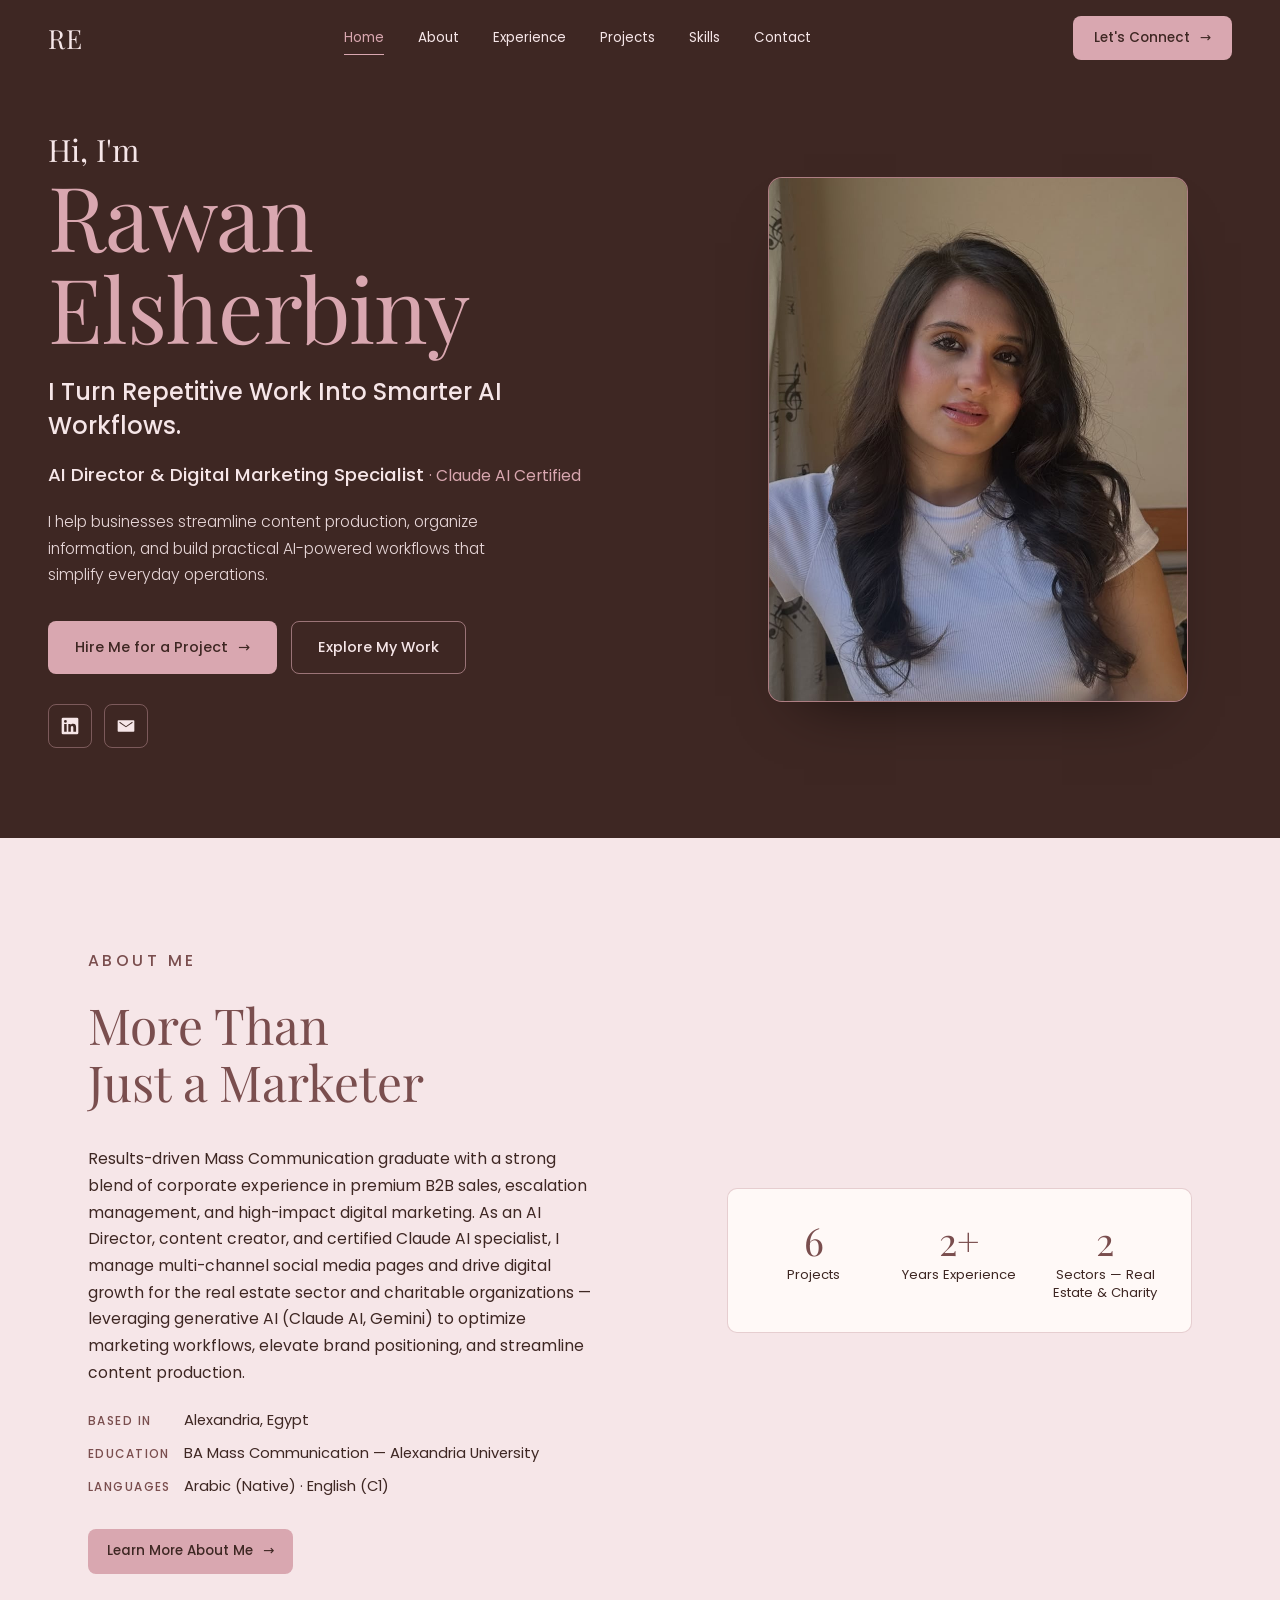
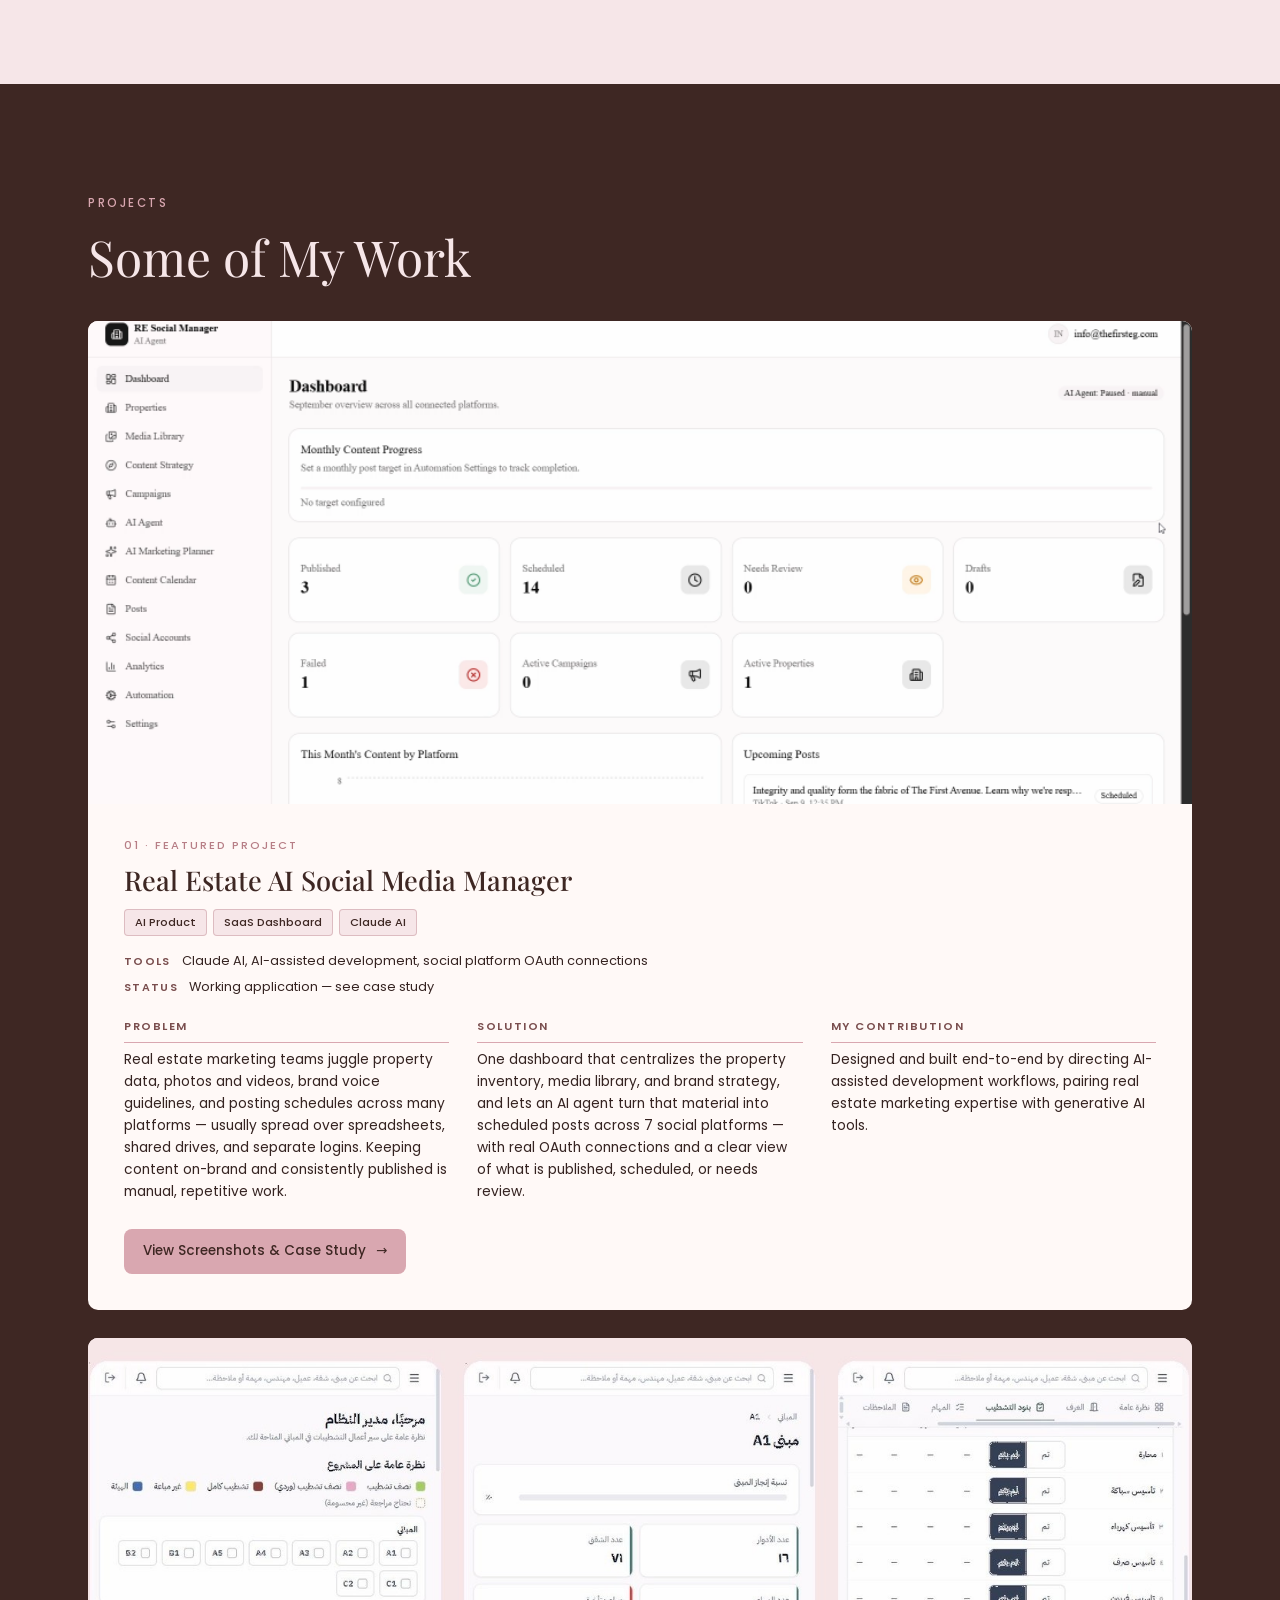
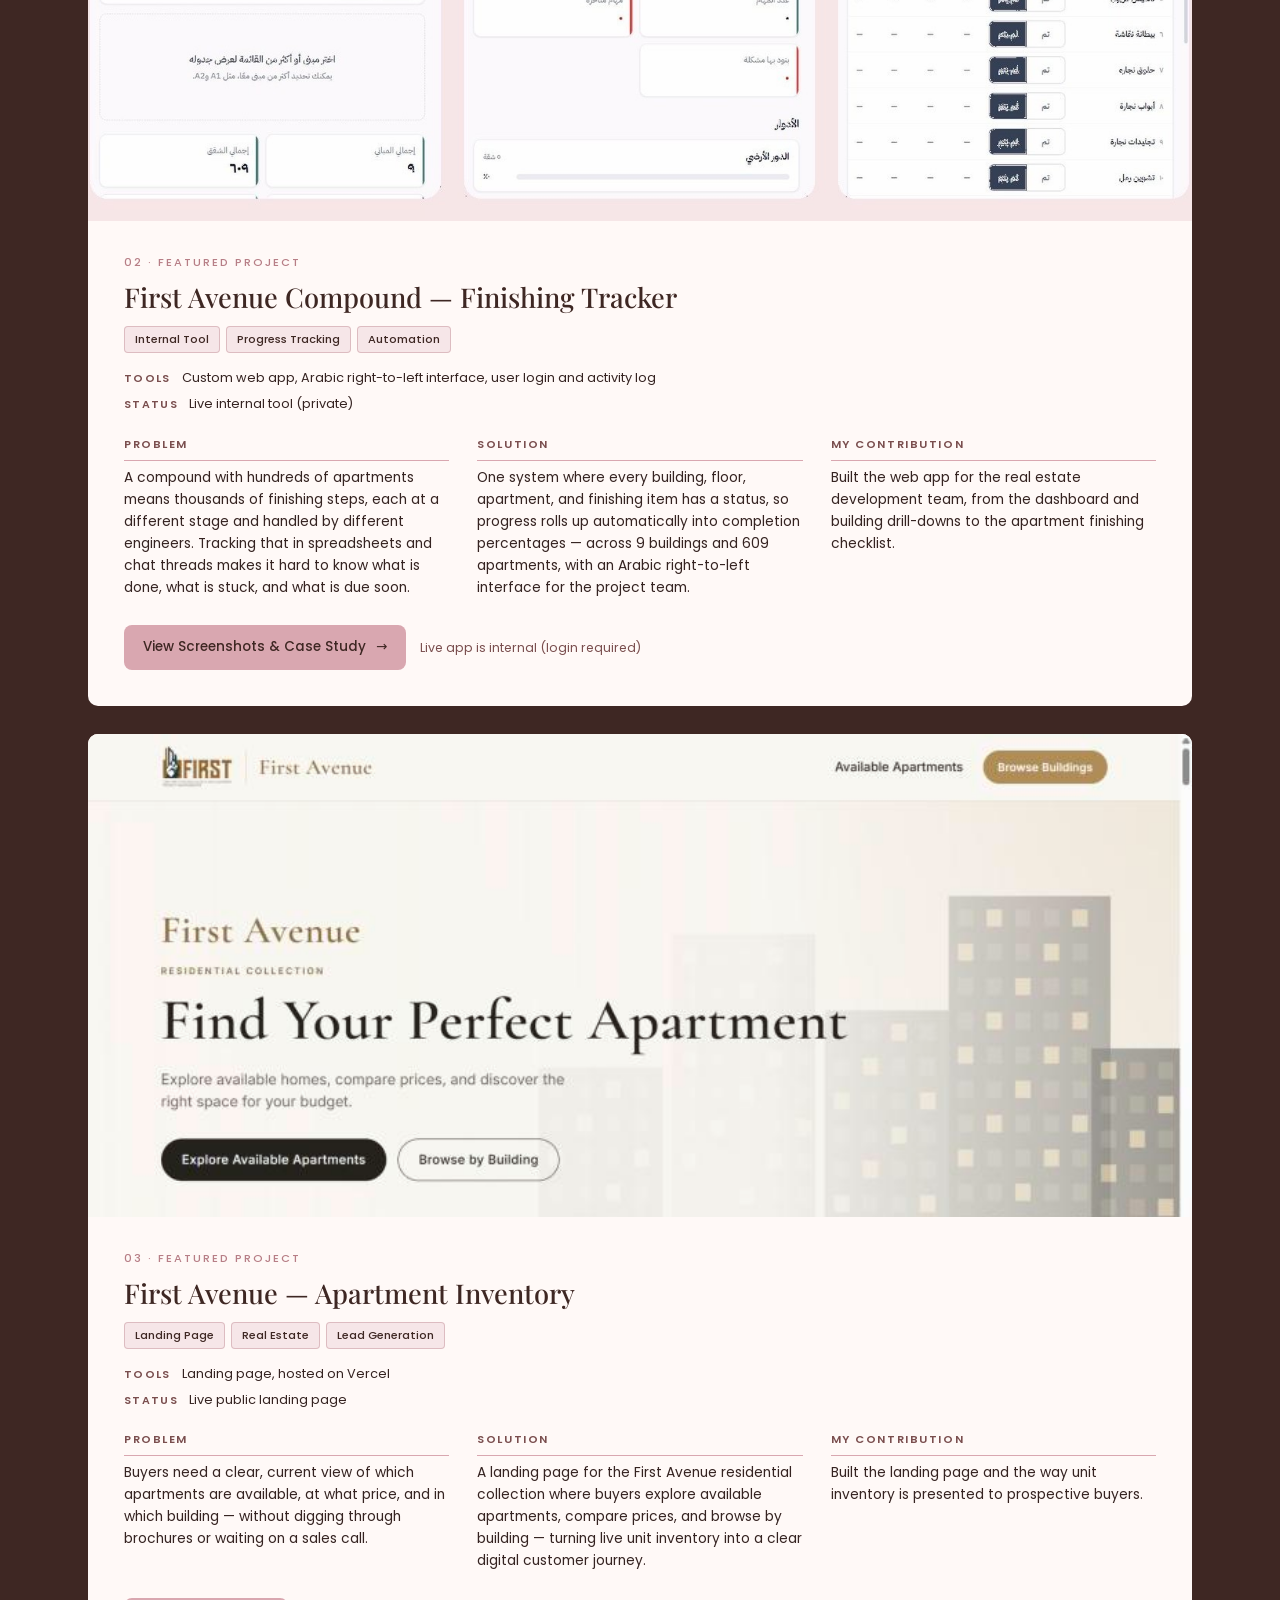
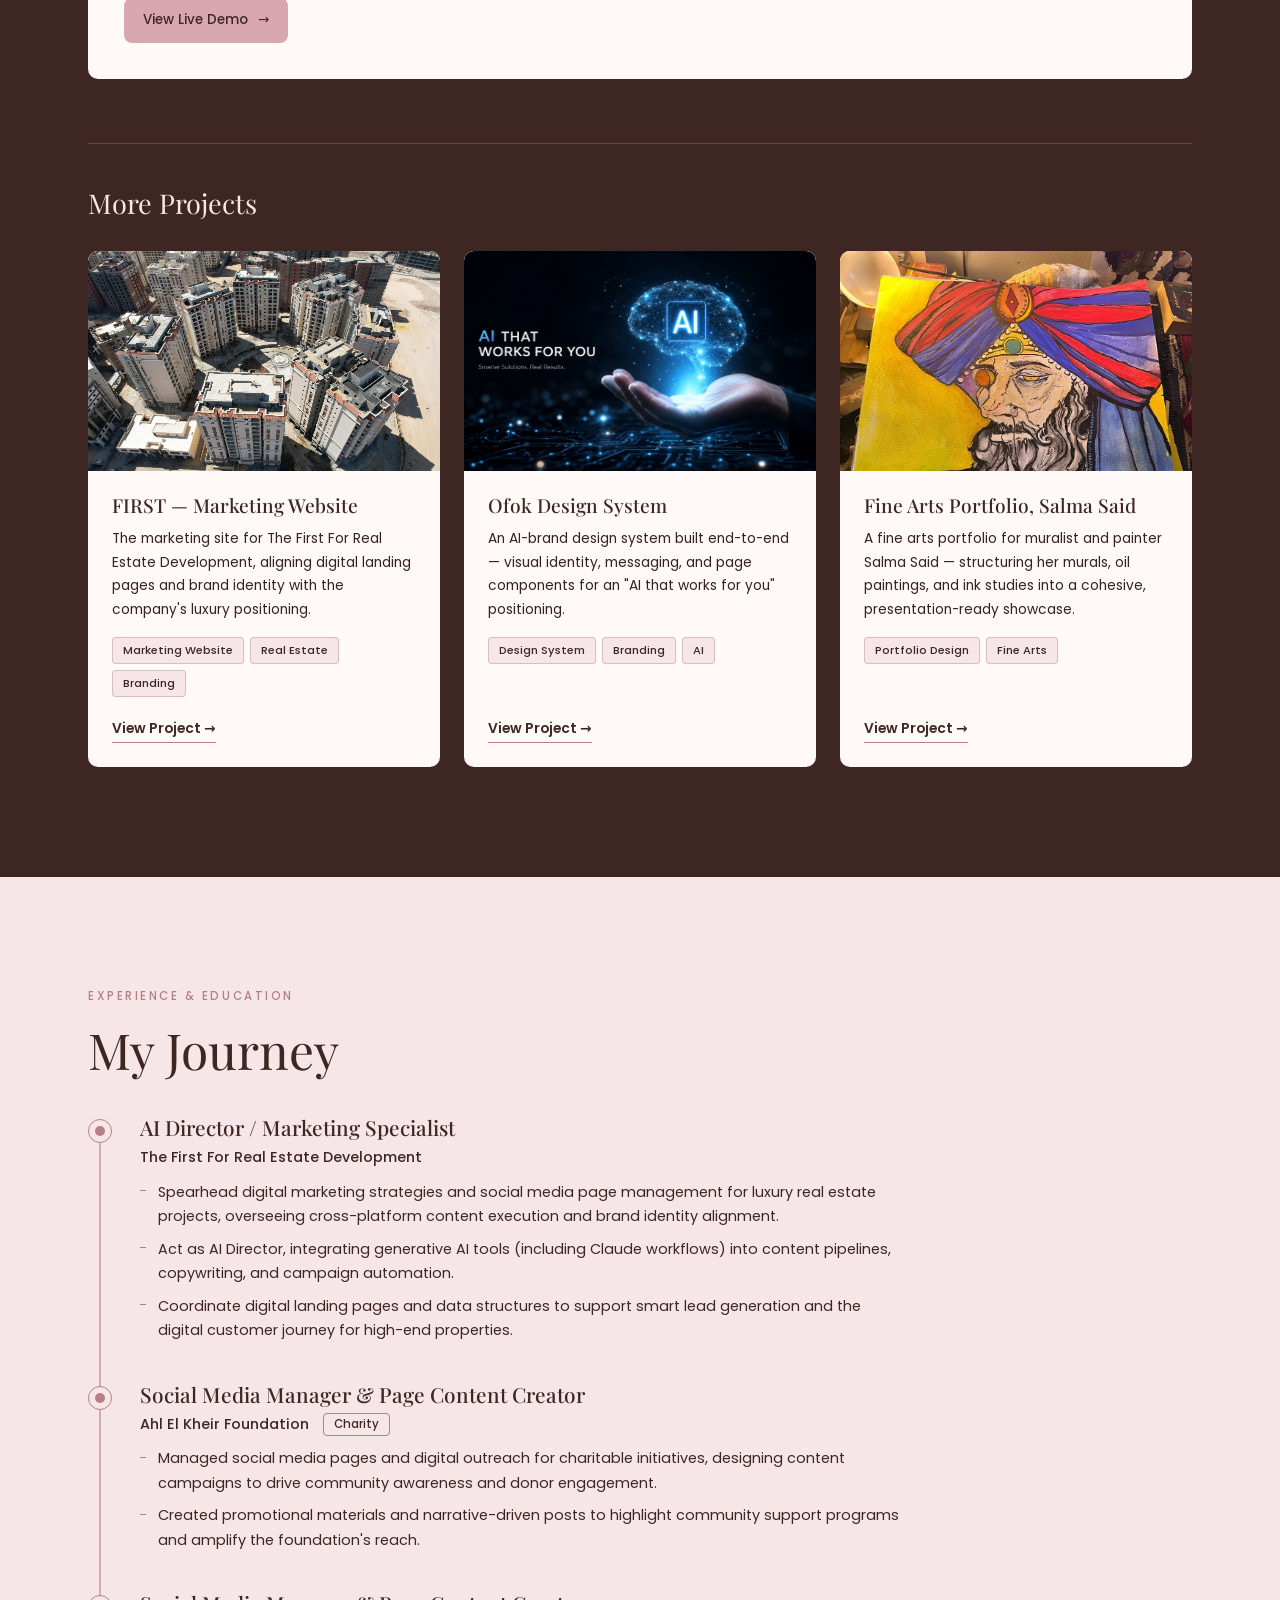
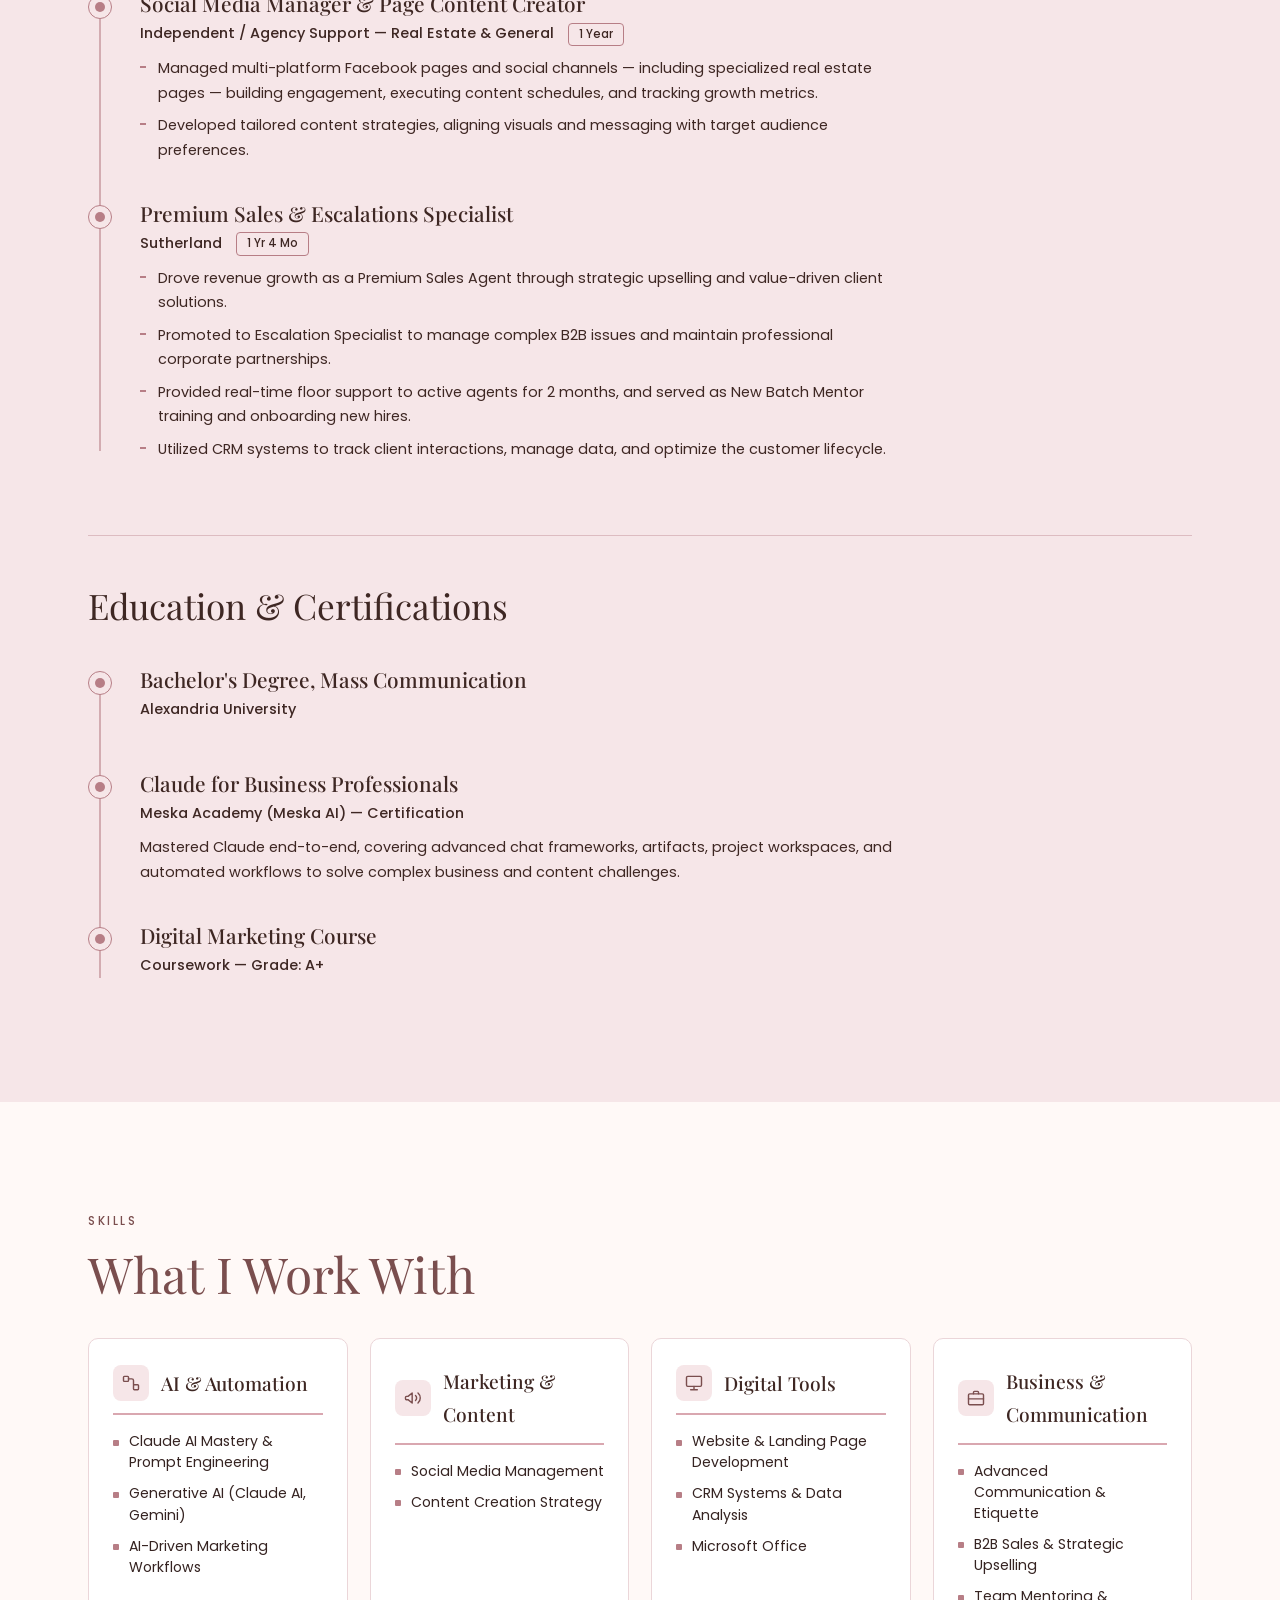
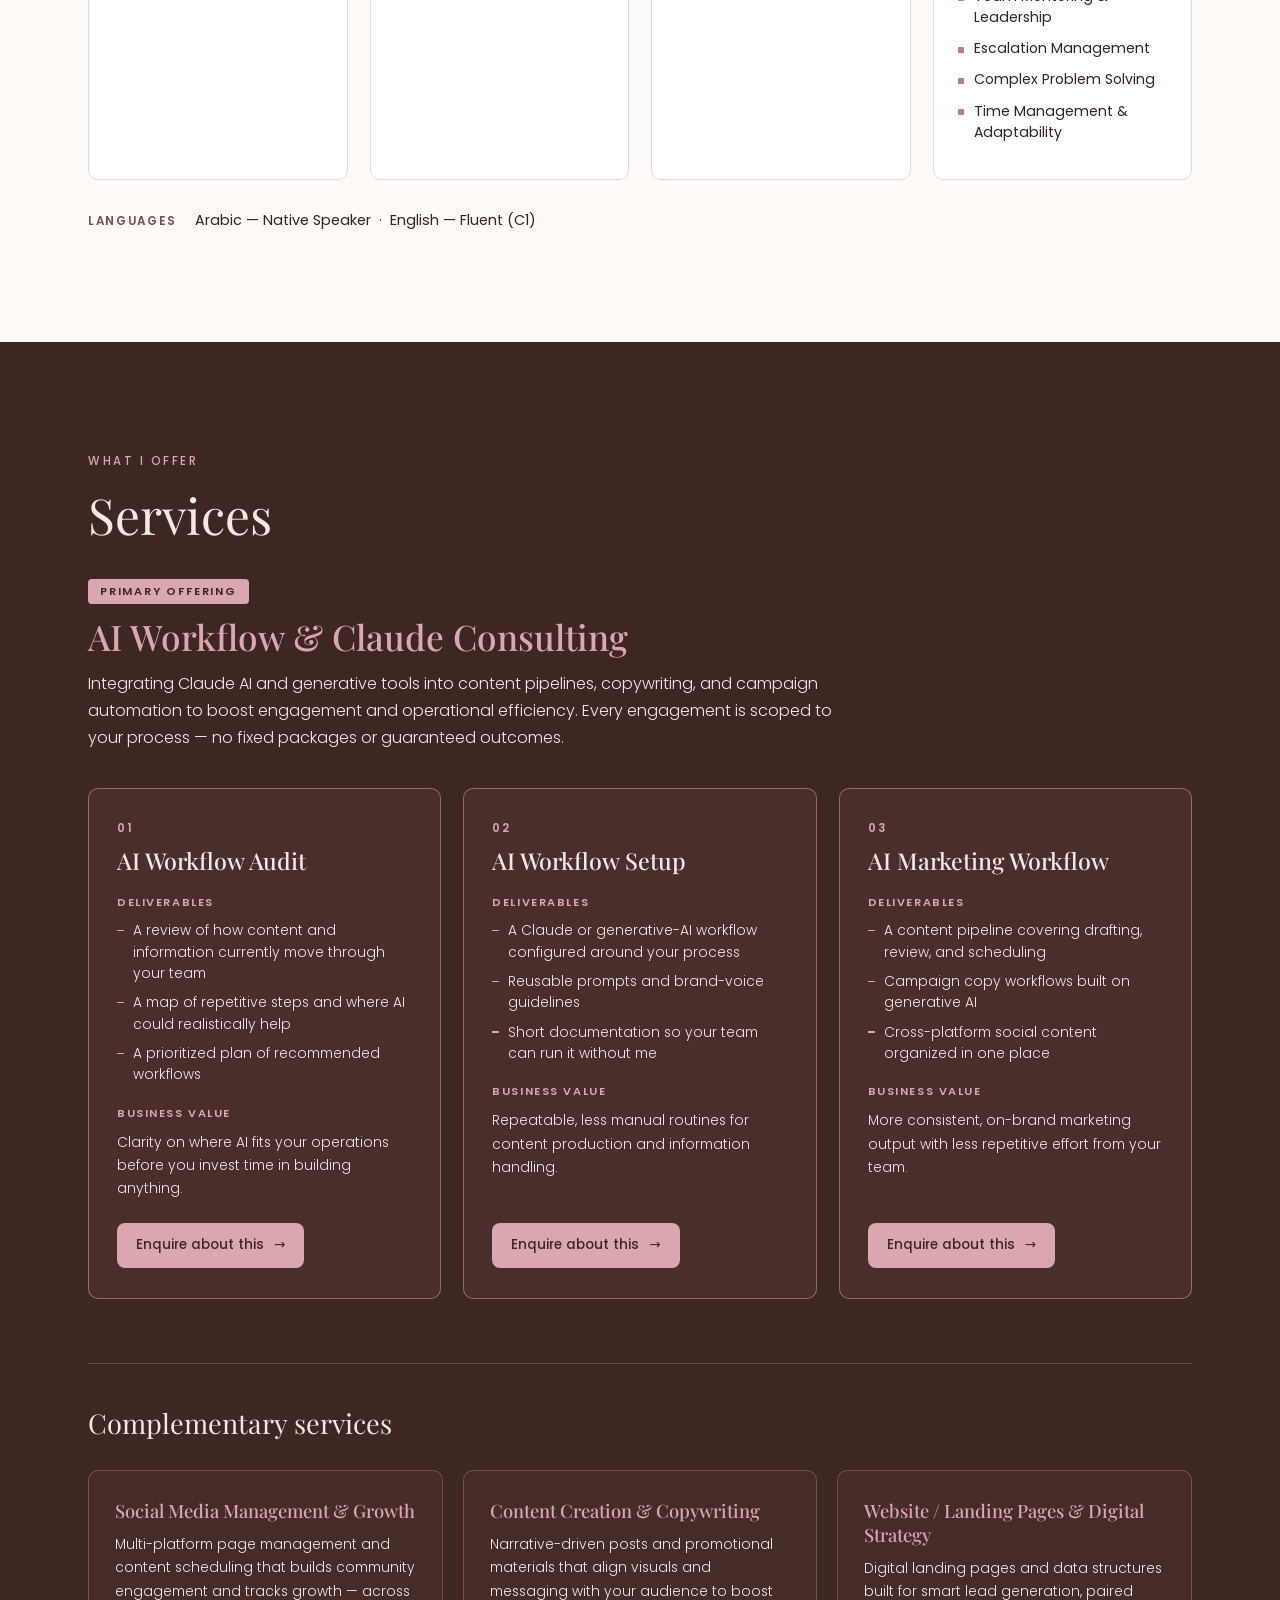
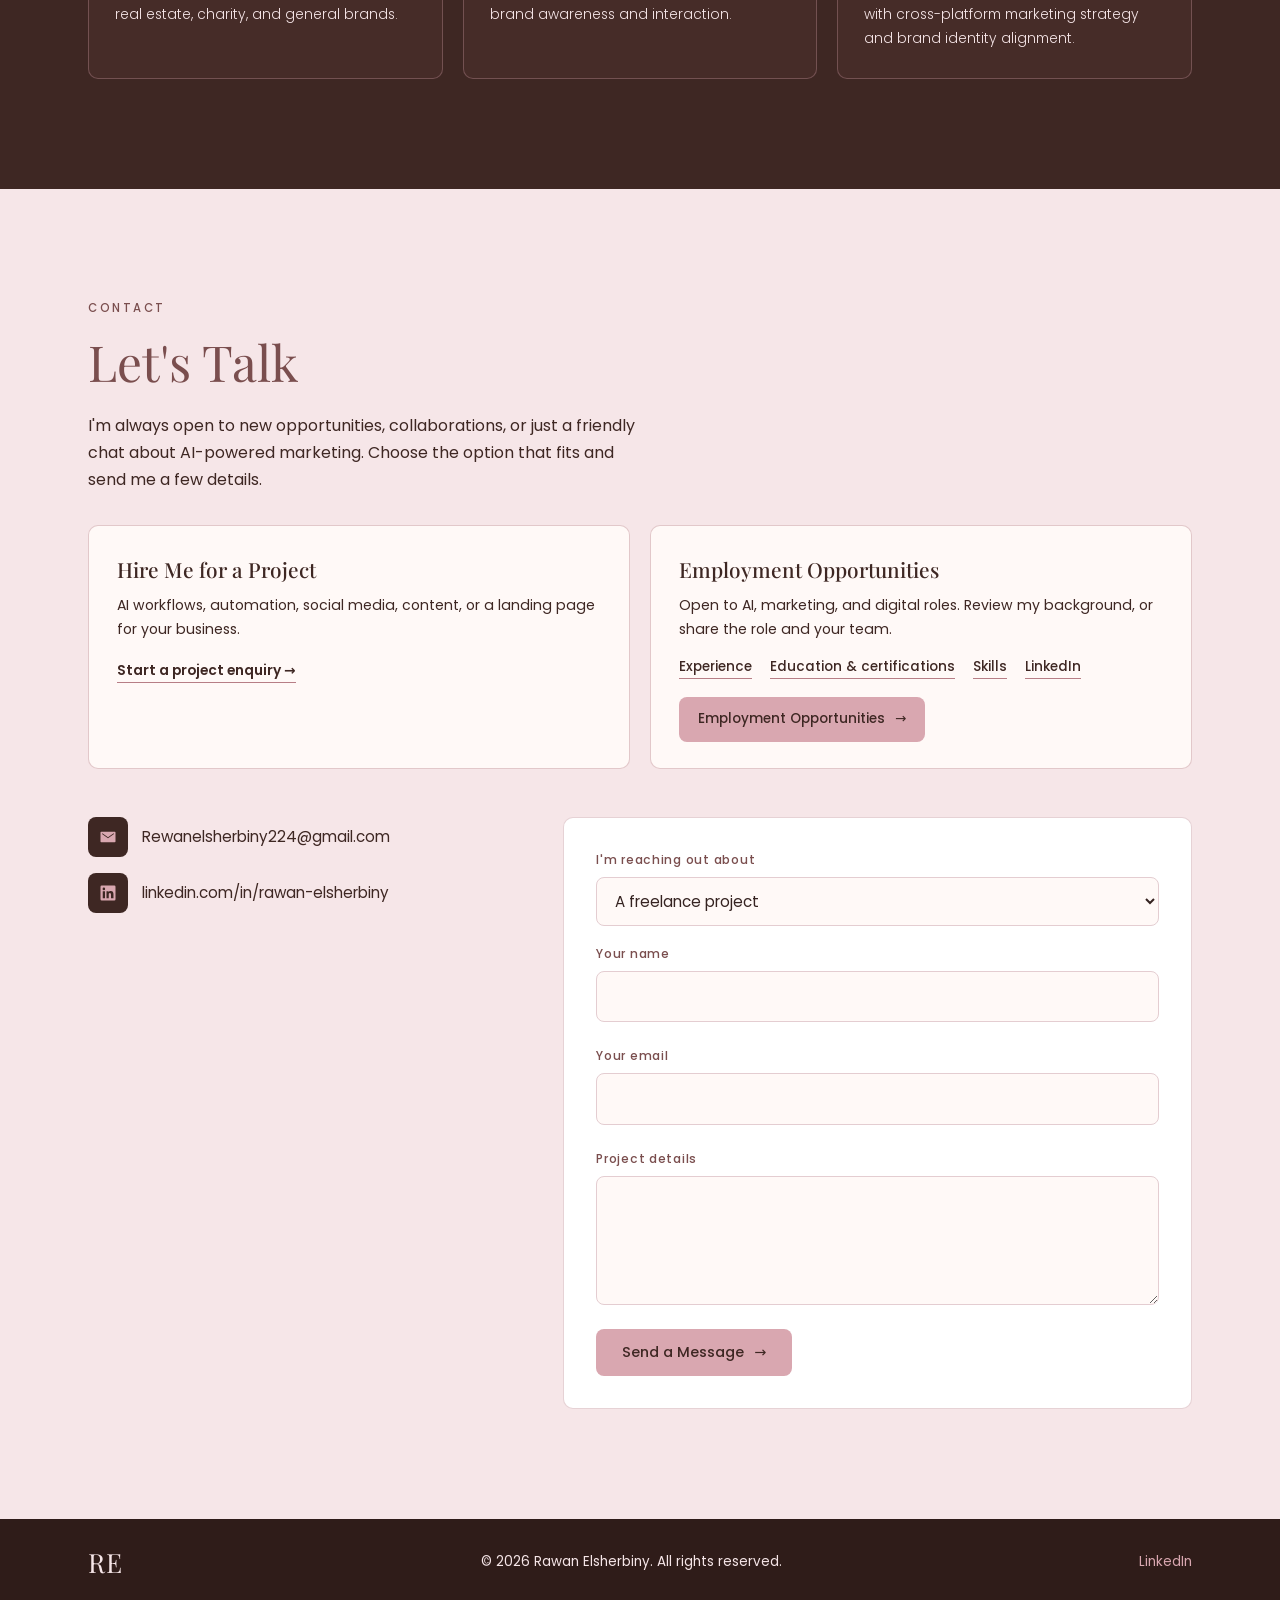
==== commit f109cf3b: "Hero: larger name, smaller headline Co-Authored-By: Claude Sonnet 5.5 <noreply@anthropic.com> Claude" ====
--- a/index.html
+++ b/index.html
@@ -13,7 +13,7 @@
 <link rel="preconnect" href="https://fonts.googleapis.com">
 <link rel="preconnect" href="https://fonts.gstatic.com" crossorigin>
 <link href="https://fonts.googleapis.com/css2?family=Playfair+Display:wght@400;500;600&family=Poppins:wght@300;400;500;600&display=swap" rel="stylesheet">
-<link rel="stylesheet" href="css/style.css?v=11">
+<link rel="stylesheet" href="css/style.css?v=12">
 </head>
 <body class="no-js">
 <script>document.body.classList.remove("no-js");</script>
--- a/css/style.css
+++ b/css/style.css
@@ -70,9 +70,9 @@
 /* Hero */
 .hero { background: var(--choc); color: var(--blush); padding: calc(var(--nav-h) + 56px) 0 90px; }
 .hero-inner { max-width: 1240px; margin: 0 auto; padding: 0 28px; display: grid; grid-template-columns: 1.1fr .9fr; gap: 56px; align-items: center; min-height: 600px; }
-.hero-hi { color: var(--blush); font-size: 1rem; margin-bottom: 14px; }
-.hero-hi strong { font-weight: 600; letter-spacing: .02em; }
-.hero-name { font-family: var(--ff-head); font-weight: 400; font-size: clamp(2.4rem, 4.6vw, 4.2rem); line-height: 1.12; color: var(--pink); letter-spacing: -.01em; margin-bottom: 24px; max-width: 16ch; }
+.hero-hi { font-family: var(--ff-head); font-weight: 400; color: var(--blush); font-size: clamp(1.4rem, 2.4vw, 2rem); line-height: 1.2; margin-bottom: 4px; }
+.hero-hi strong { display: block; font-weight: 400; color: var(--pink); font-size: clamp(3.2rem, 7vw, 6rem); line-height: 1.03; letter-spacing: -.01em; margin-bottom: 22px; }
+.hero-name { font-family: var(--ff-body); font-weight: 500; font-size: clamp(1.15rem, 1.9vw, 1.5rem); line-height: 1.4; color: var(--blush); margin-bottom: 18px; max-width: 34ch; }
 .hero-role { font-size: 1.15rem; font-weight: 500; line-height: 1.55; margin-bottom: 20px; }
 .hero-role span { color: var(--pink); font-weight: 400; font-size: .98rem; }
 .hero-summary { max-width: 48ch; font-size: .98rem; font-weight: 300; color: rgba(246,230,232,.92); margin-bottom: 32px; }
@@ -242,7 +242,8 @@
   .stat-card { padding: 22px 12px; }
   .stat-card dt { font-size: 1.9rem; }
   .stat-card dd { font-size: .74rem; }
-  .hero-name { font-size: clamp(2.1rem, 9.5vw, 2.8rem); }
+  .hero-hi strong { font-size: clamp(2.8rem, 14vw, 4rem); }
+  .hero-name { font-size: 1.1rem; }
   .hero-role { font-size: 1.02rem; }
   .feature-body, .sp-main, .sp-list { padding: 26px 22px; }
   .feature-media { aspect-ratio: 16/10; }
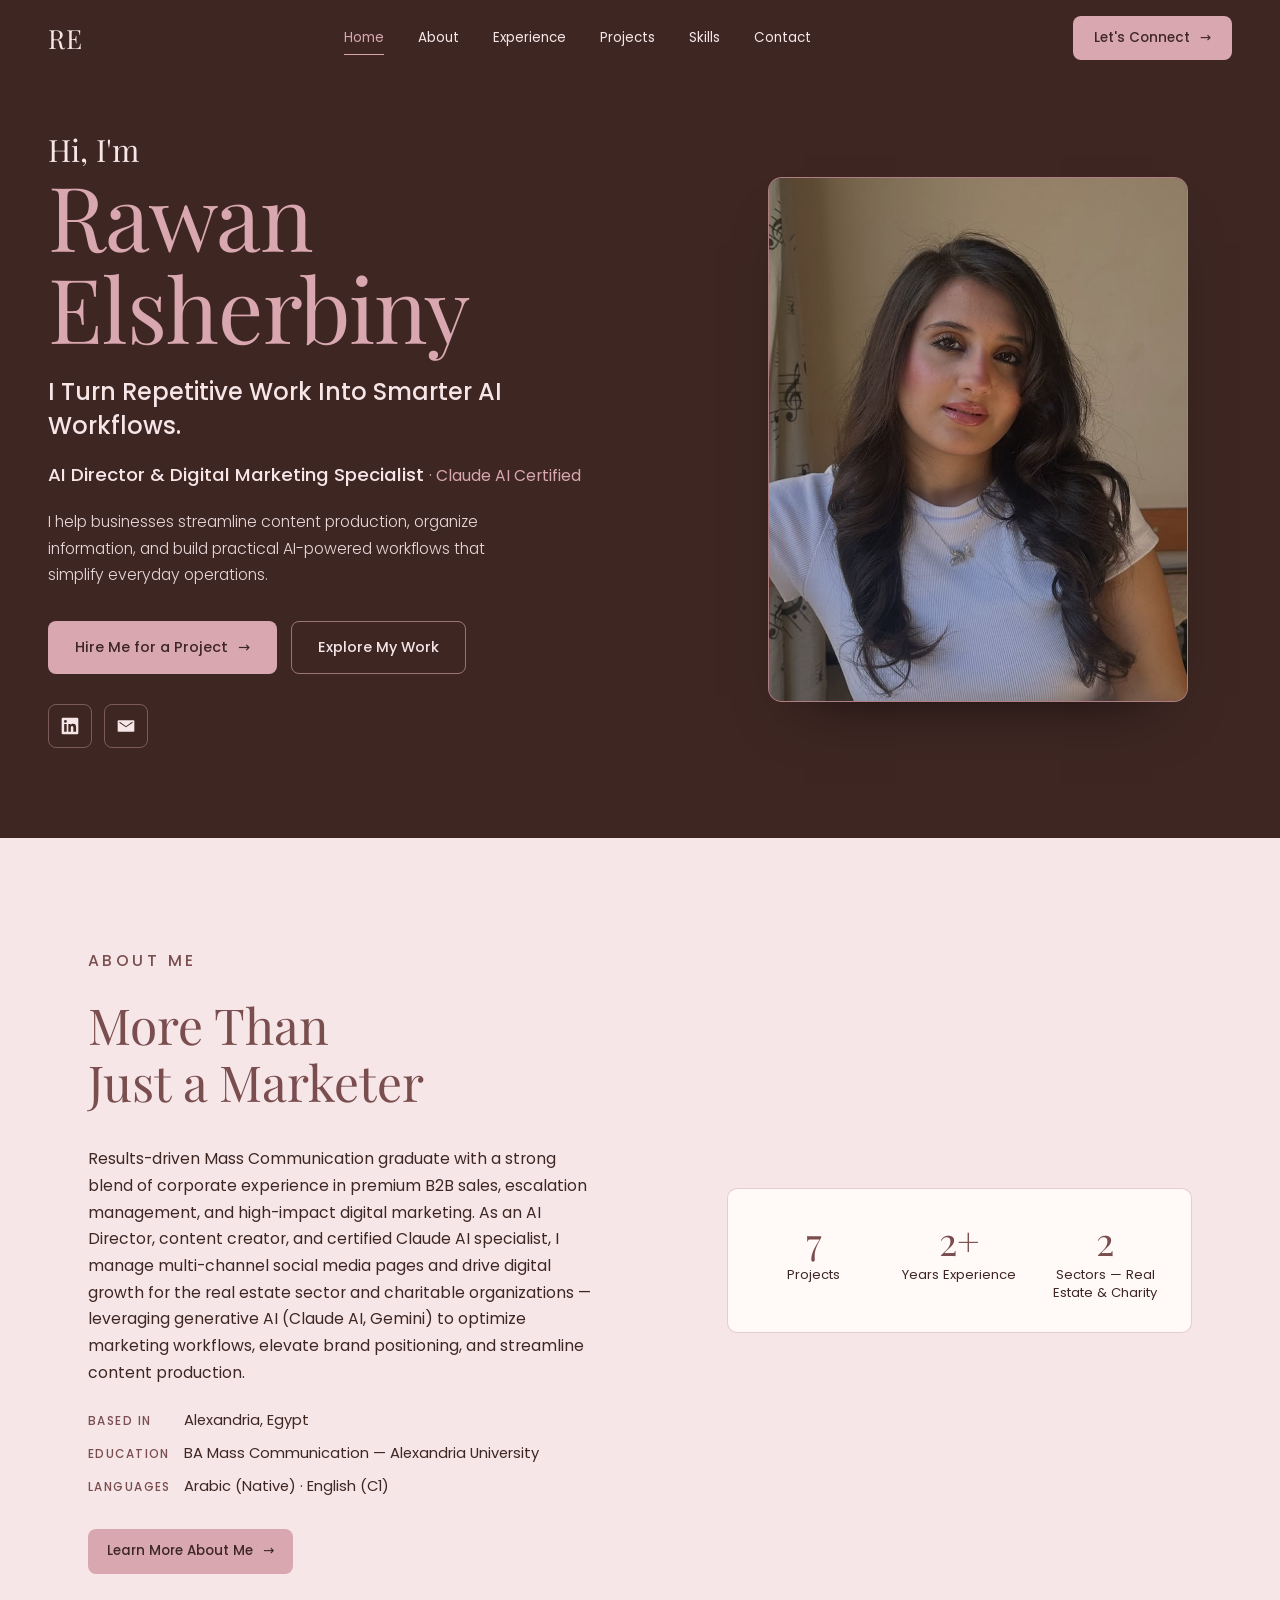
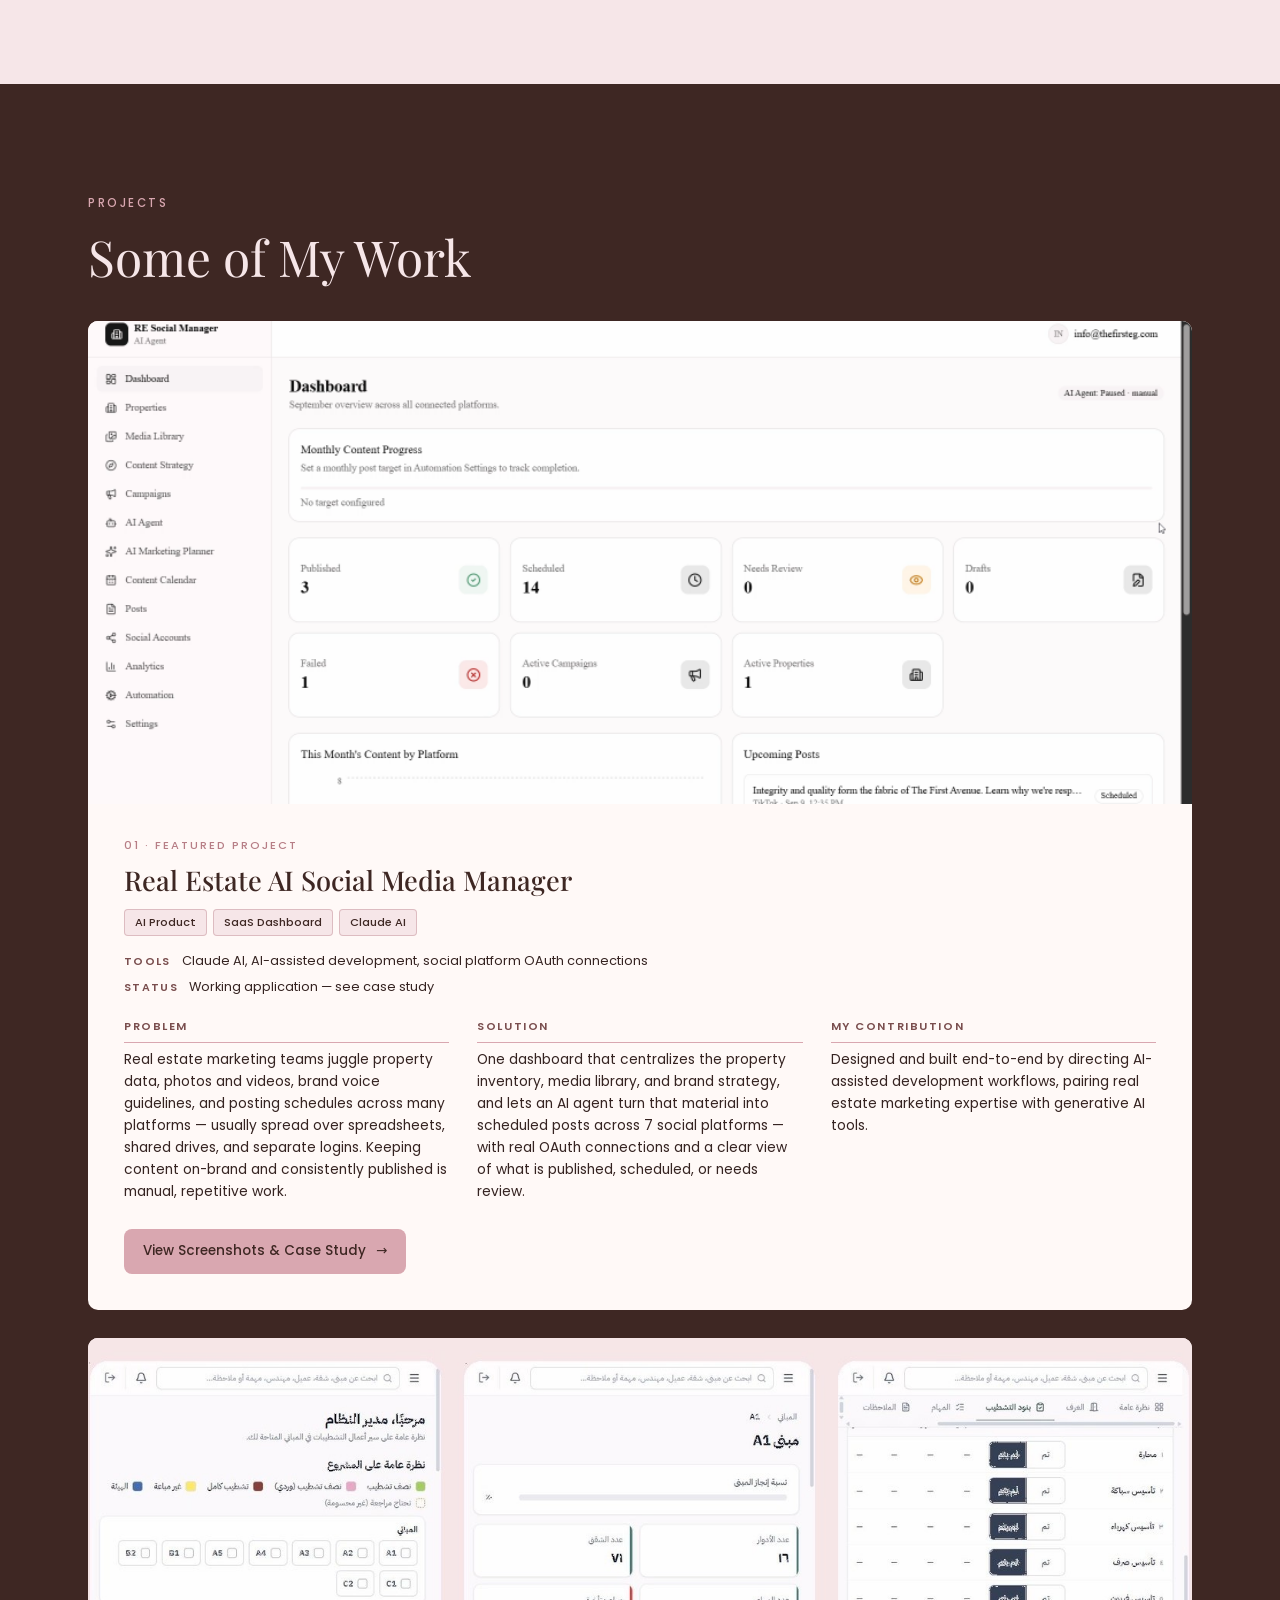
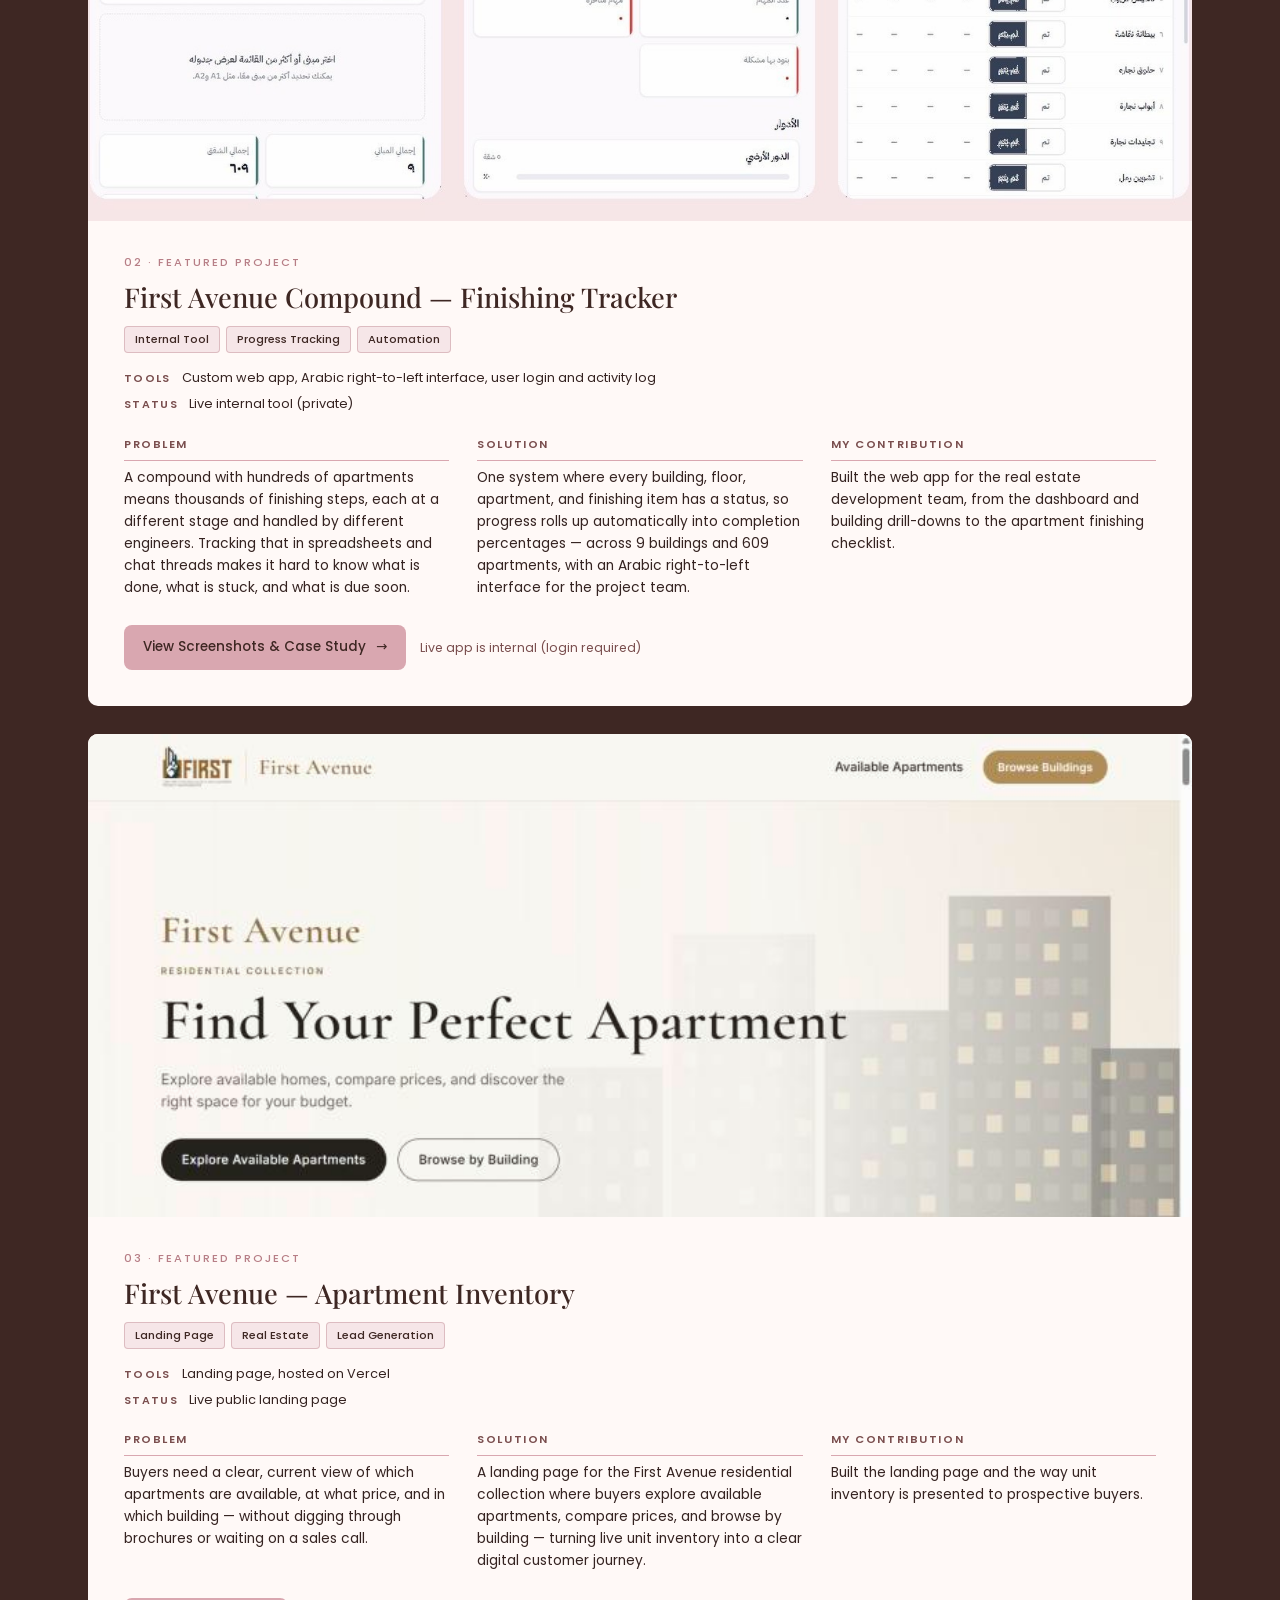
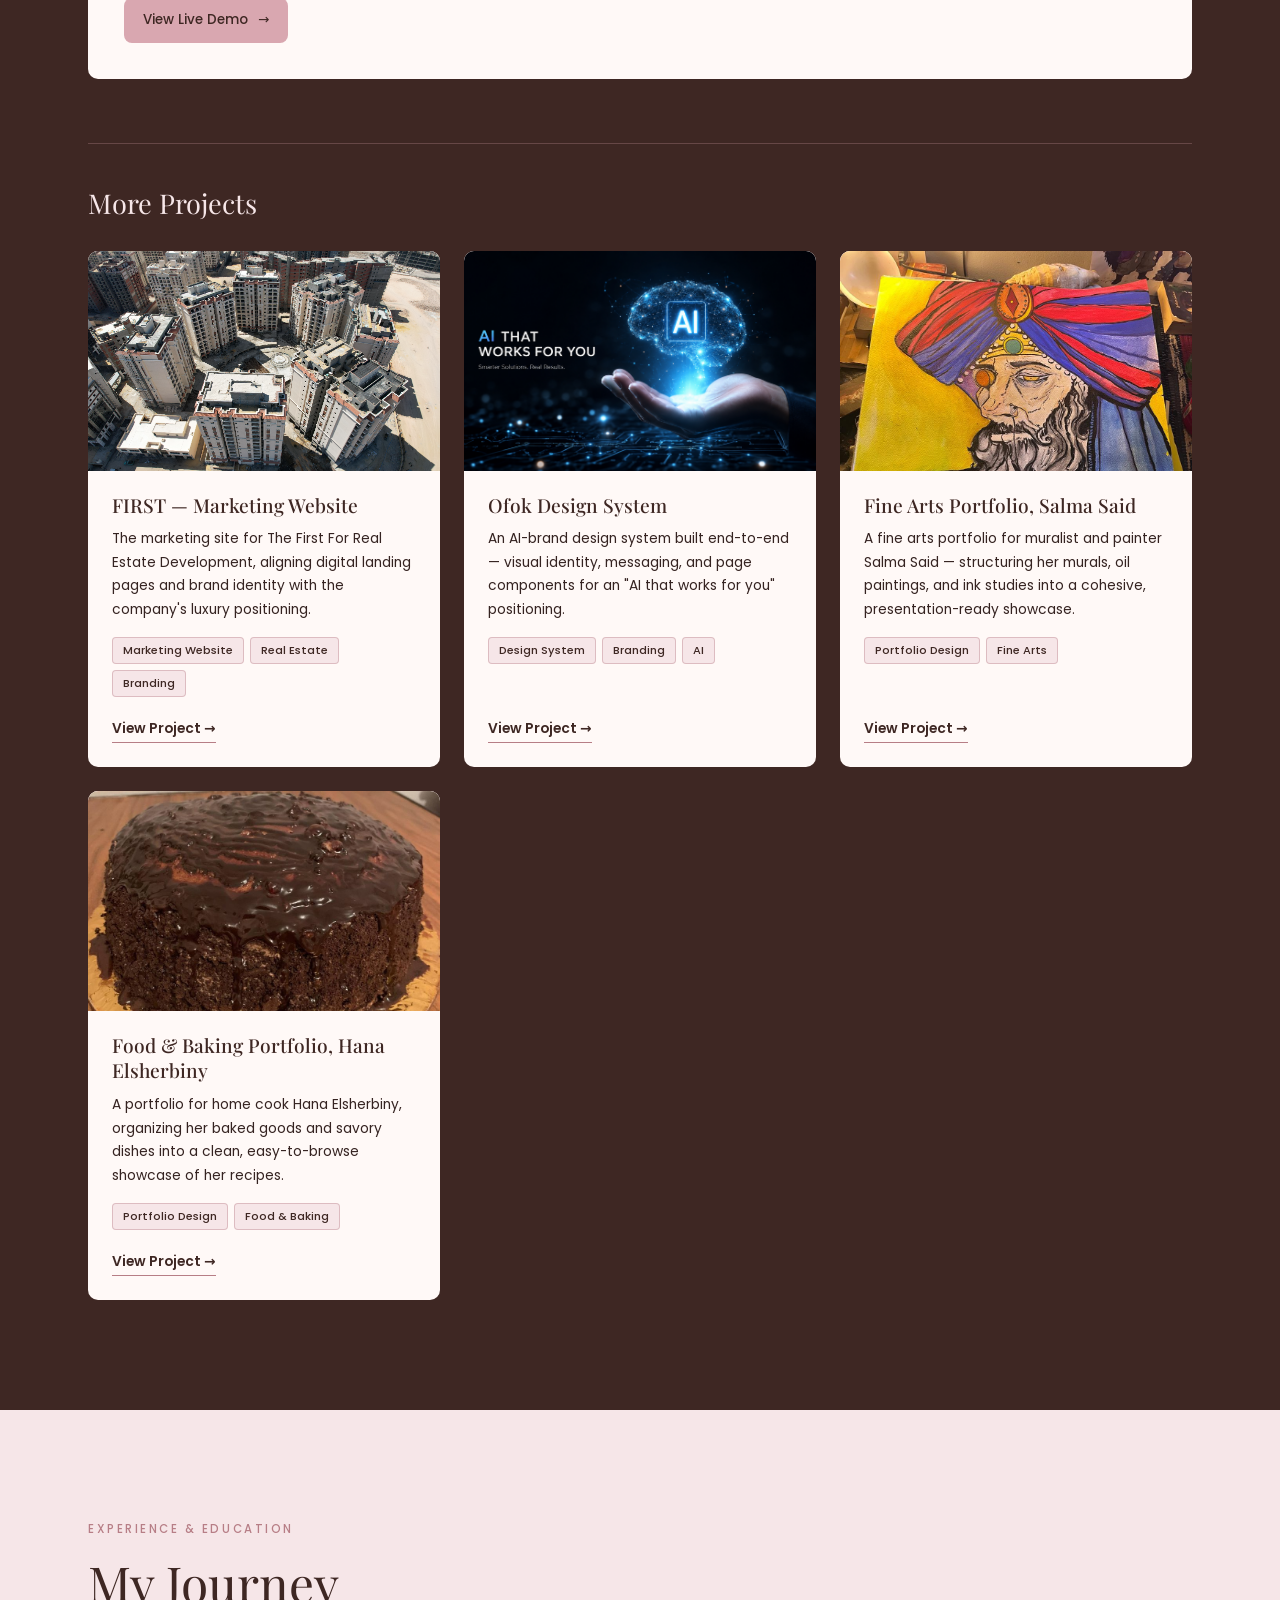
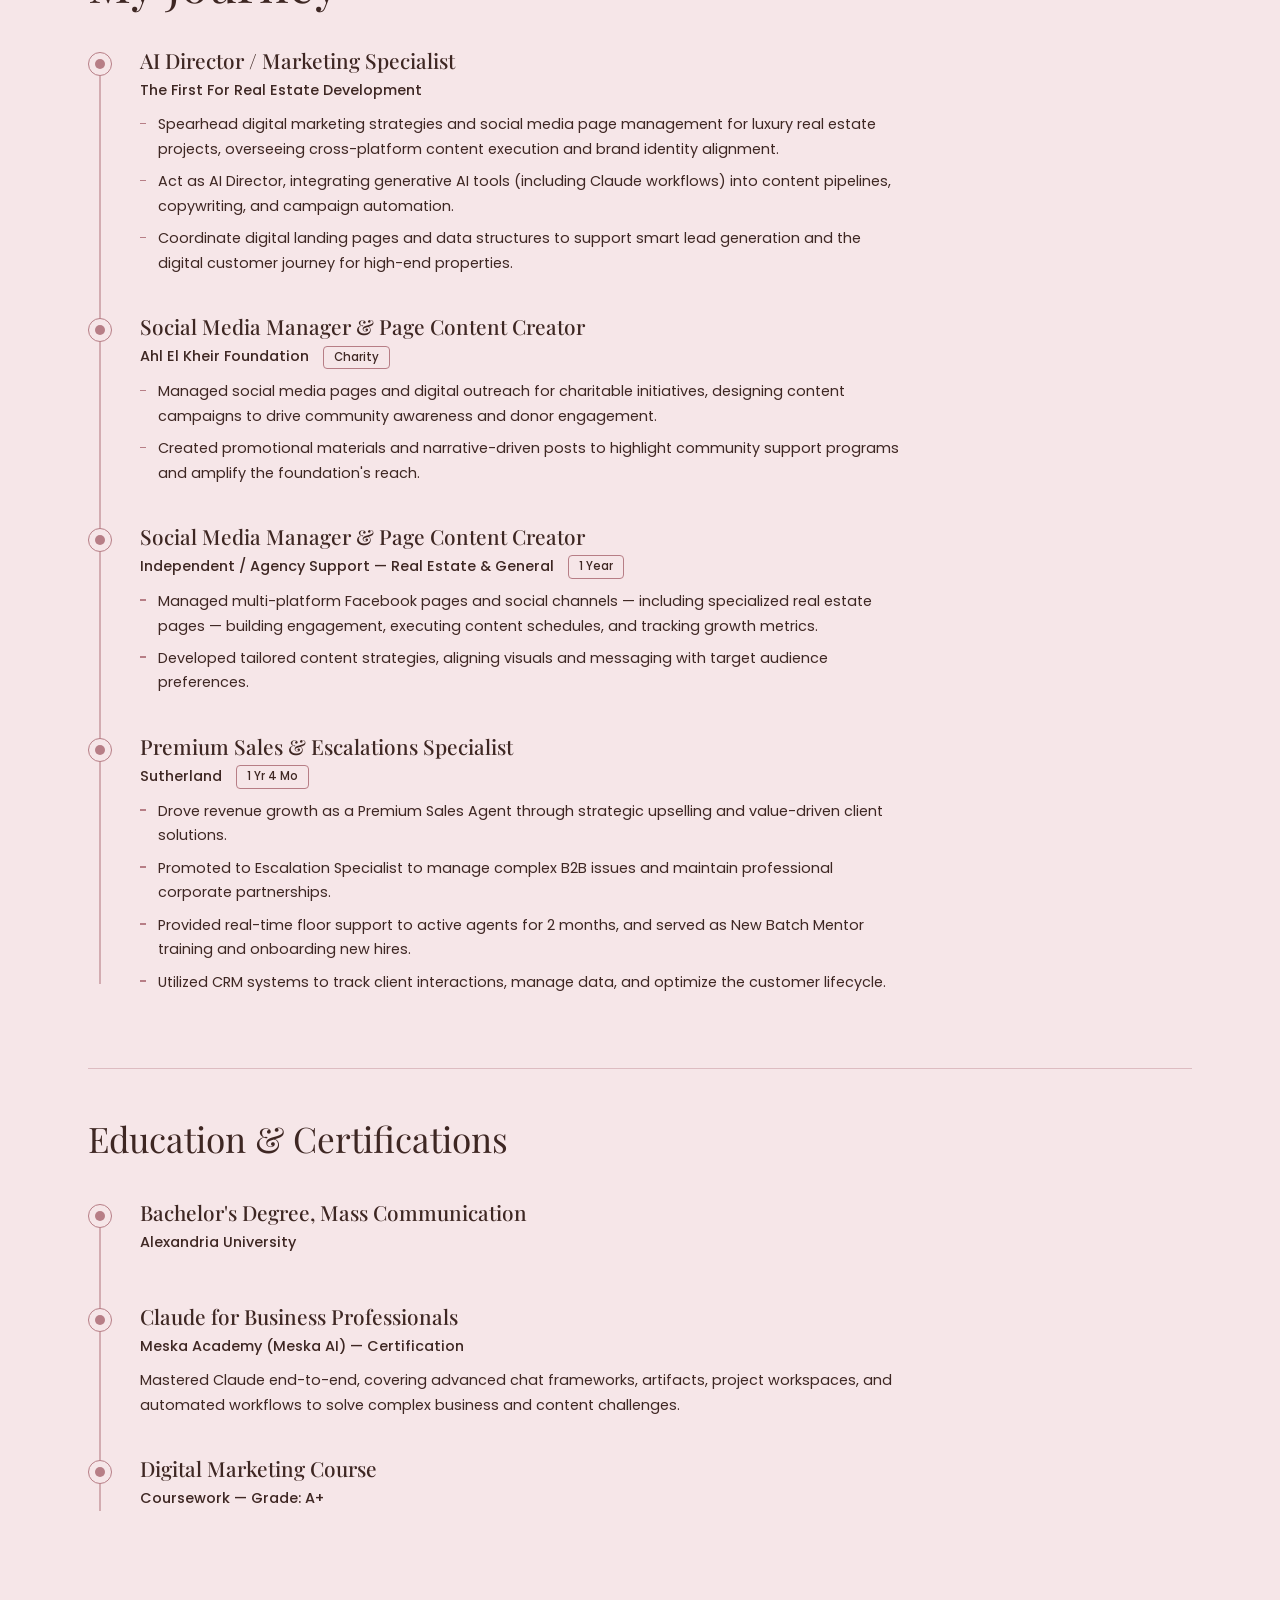
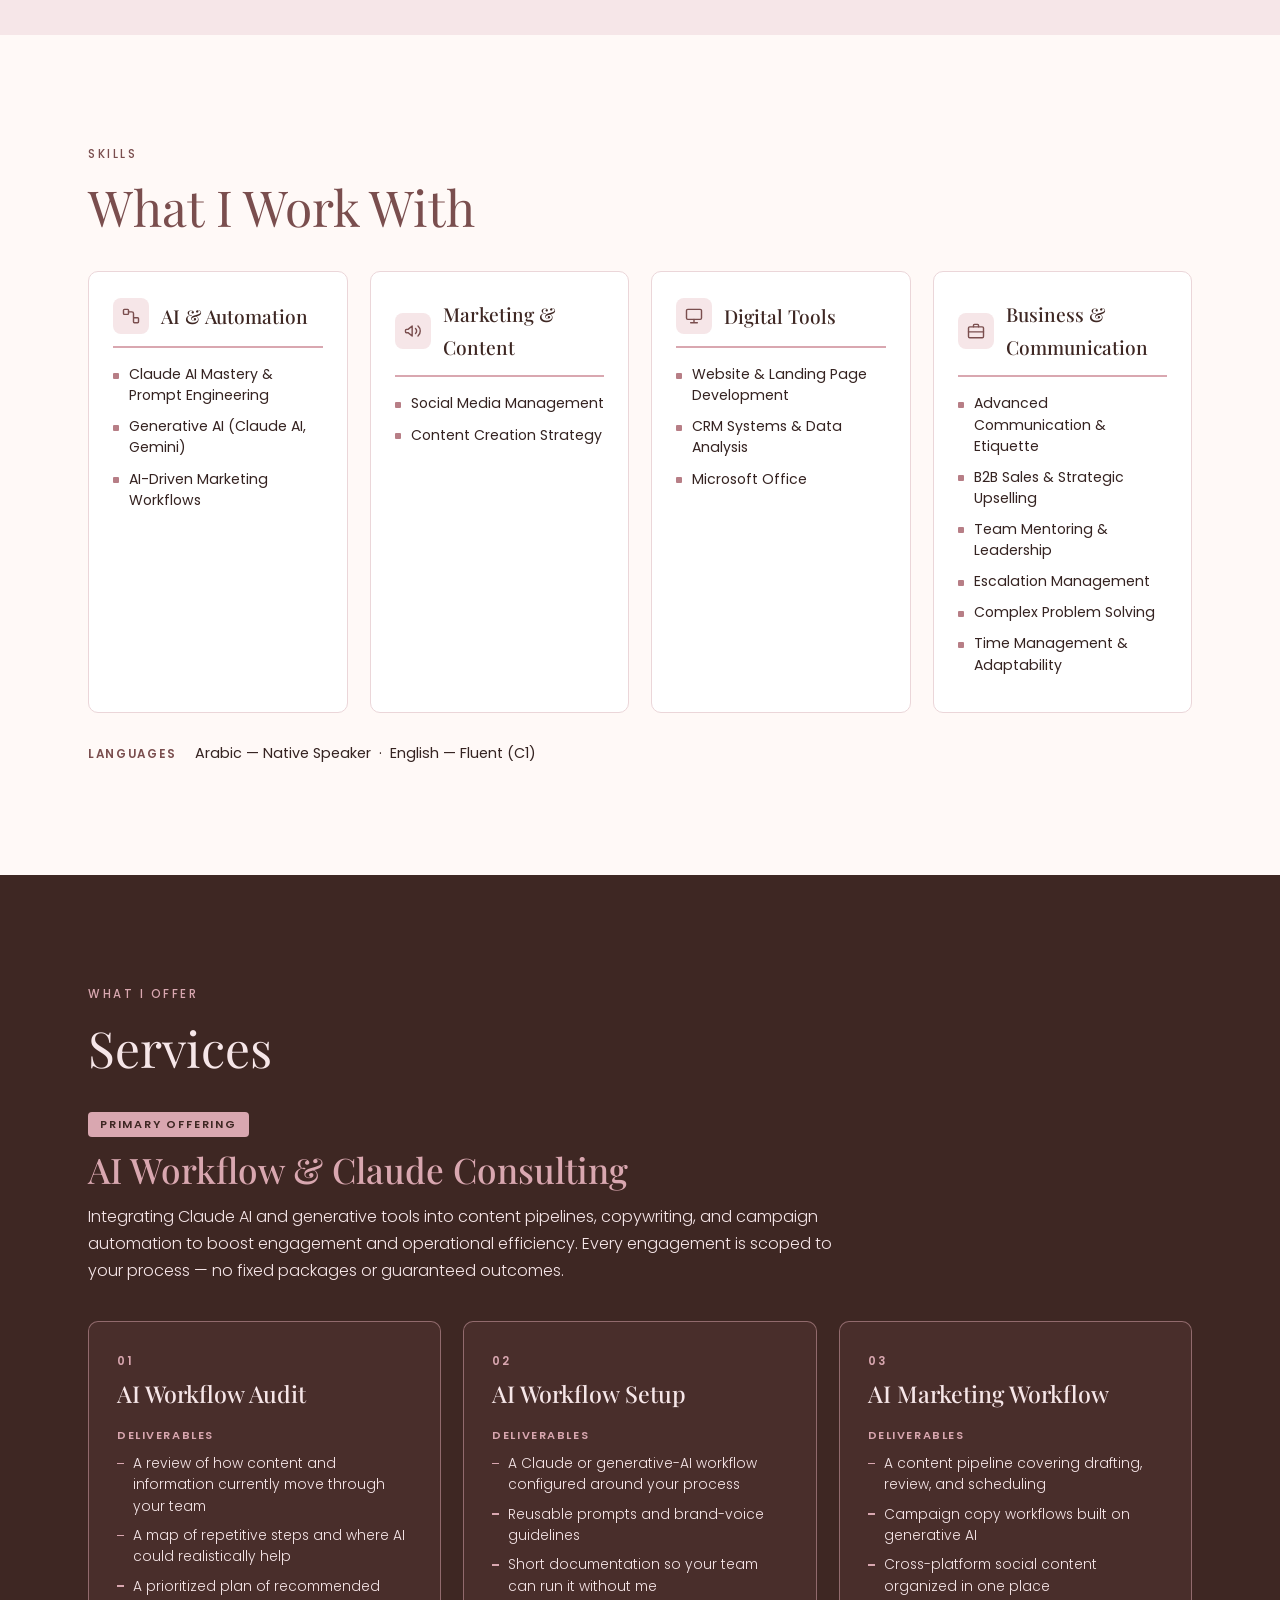
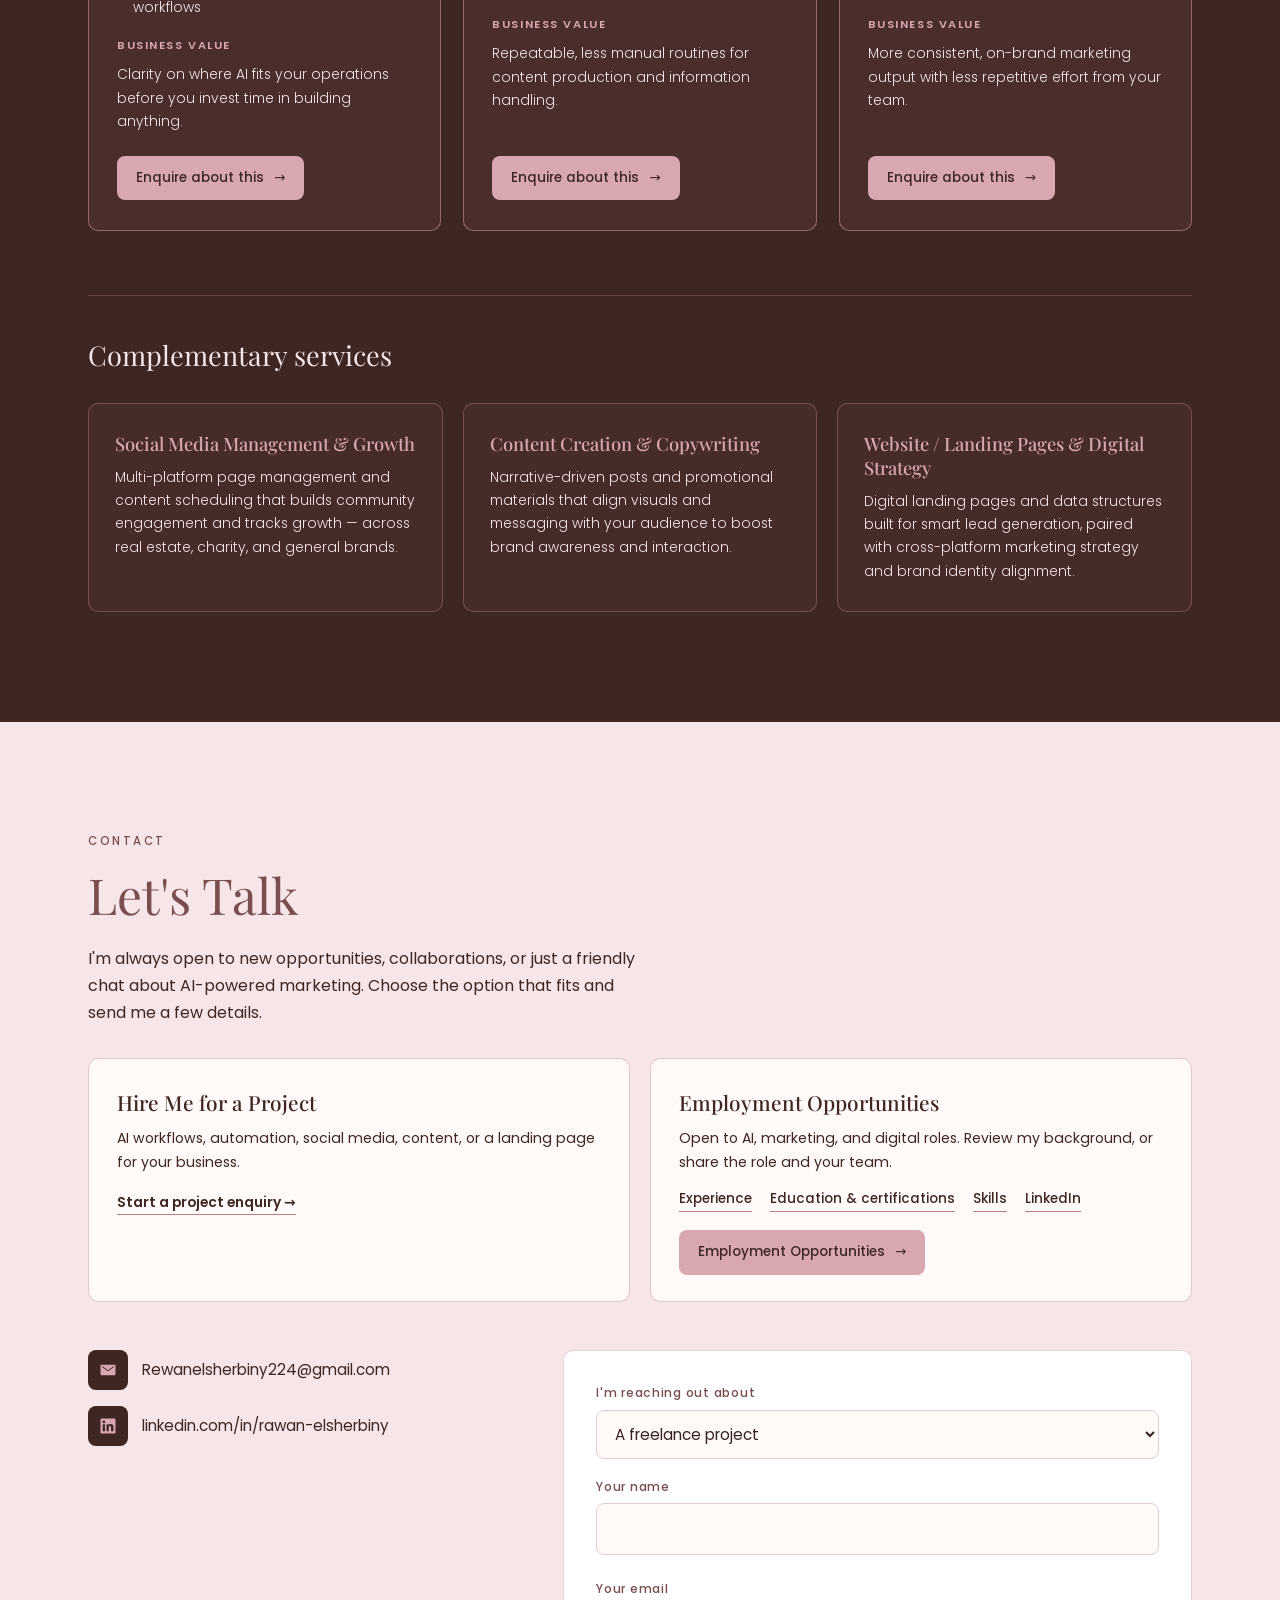
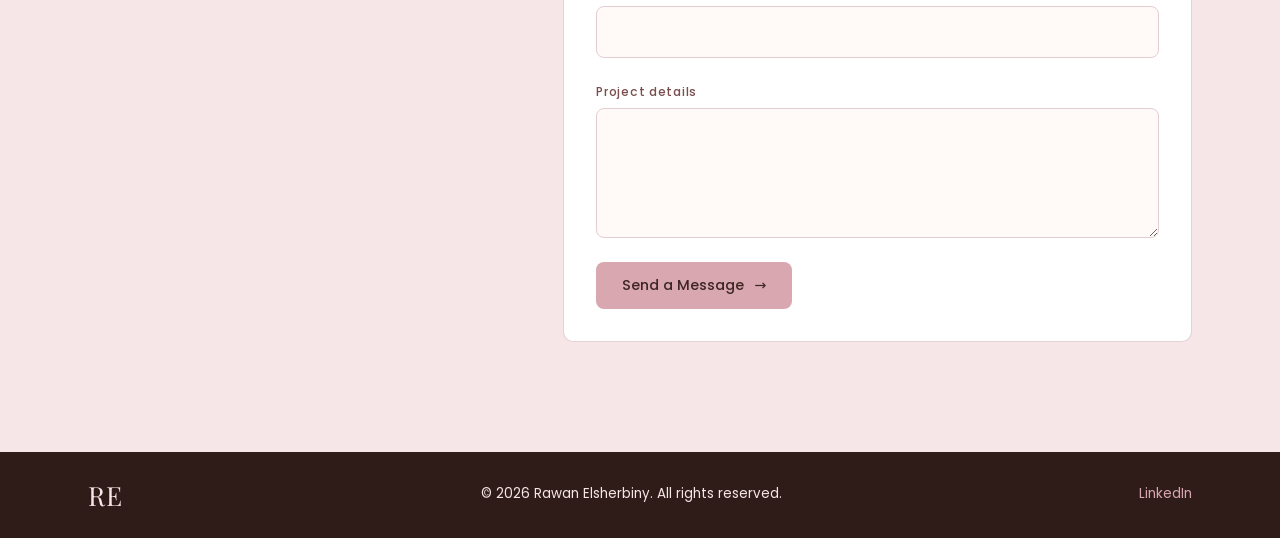
==== commit 76e316c2: "Add Hana Elsherbiny food & baking portfolio to More Projects Co-Authored-By: Claude Sonnet 5.5 <nore" ====
--- a/index.html
+++ b/index.html
@@ -95,7 +95,7 @@
 
       <div class="about-visual reveal">
         <dl class="stat-card">
-          <div><dt>6</dt><dd>Projects</dd></div>
+          <div><dt>7</dt><dd>Projects</dd></div>
           <div><dt>2+</dt><dd>Years Experience</dd></div>
           <div><dt>2</dt><dd>Sectors — Real Estate &amp; Charity</dd></div>
         </dl>
@@ -189,6 +189,15 @@
             <a class="project-link" href="projects/salma-fine-arts-portfolio.html" target="_blank" rel="noopener">View Project <span aria-hidden="true">&rarr;</span></a>
           </div>
         </article>
+        <article class="project-card reveal">
+          <div class="project-media"><img src="images/project-hana.jpg" alt="Chocolate drip cake from Hana Elsherbiny's food and baking portfolio" loading="lazy" width="700" height="585"></div>
+          <div class="project-body">
+            <h3>Food &amp; Baking Portfolio, Hana Elsherbiny</h3>
+            <p>A portfolio for home cook Hana Elsherbiny, organizing her baked goods and savory dishes into a clean, easy-to-browse showcase of her recipes.</p>
+            <ul class="tags"><li>Portfolio Design</li><li>Food &amp; Baking</li></ul>
+            <a class="project-link" href="projects/hana-elsherbiny-portfolio.html" target="_blank" rel="noopener">View Project <span aria-hidden="true">&rarr;</span></a>
+          </div>
+        </article>
       </div>
     </div>
   </section>
